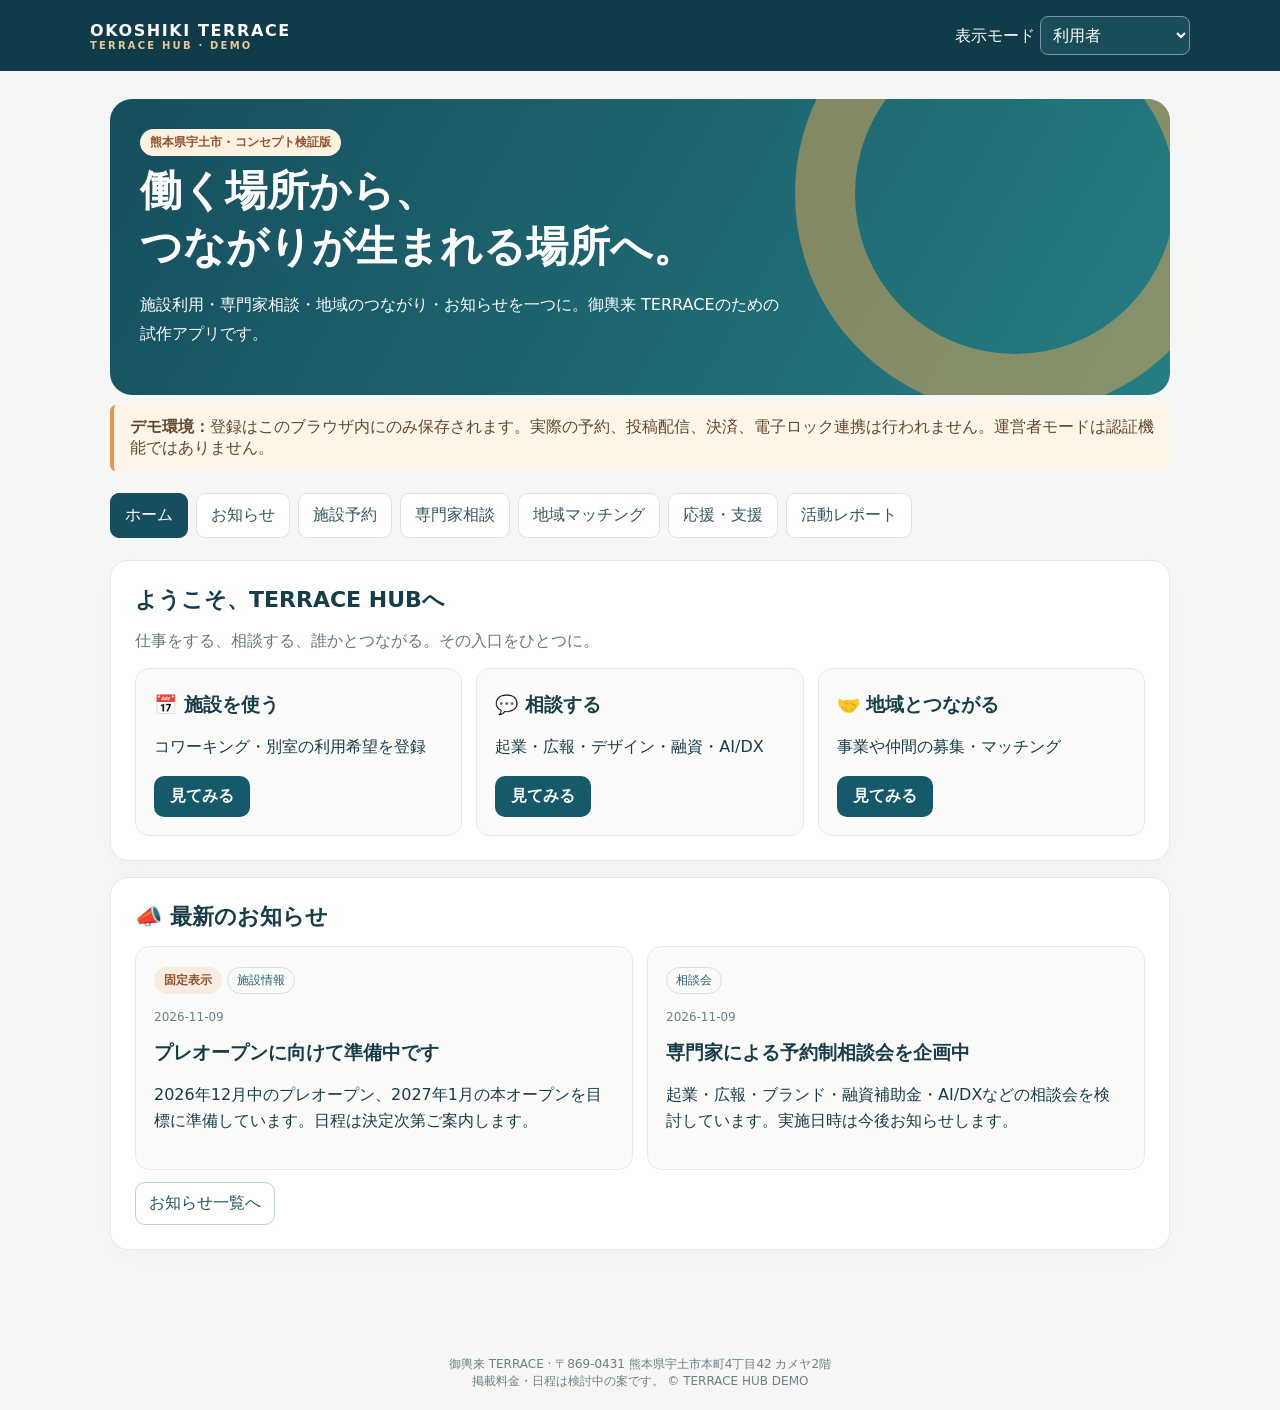
==== index.html @ b0de86ec "Fix demo form button handling to prevent duplicate submissions" ====
<!doctype html><html lang="ja"><head><meta charset="utf-8"><meta name="viewport" content="width=device-width, initial-scale=1"><meta name="theme-color" content="#133c4b"><title>御輿来 TERRACE | TERRACE HUB DEMO</title><style>
:root{font-family:system-ui,-apple-system,"Noto Sans JP",sans-serif;color:#173c4a;background:#f6f7f4}*{box-sizing:border-box}body{margin:0}button,input,select,textarea{font:inherit}button{cursor:pointer}header{background:#103c4a;color:white;padding:16px max(20px,calc((100% - 1100px)/2));display:flex;align-items:center;justify-content:space-between;gap:12px;flex-wrap:wrap}.brand{font-weight:800;letter-spacing:.1em}.brand small{display:block;color:#e7c69a;font-size:10px;letter-spacing:.22em}header select{border:1px solid #78969e;background:#194d59;color:white;border-radius:8px;padding:8px}main{max-width:1100px;margin:auto;padding:28px 20px 70px}.lead{background:linear-gradient(120deg,#164e5d,#257d83);color:white;padding:30px;border-radius:22px;position:relative;overflow:hidden}.lead:after{content:"";position:absolute;right:-65px;top:-125px;width:320px;height:320px;border:60px solid #e6a755;border-radius:50%;opacity:.5}.lead>div{position:relative;z-index:1}.lead h1{font-size:clamp(25px,4vw,42px);margin:7px 0}.lead p{max-width:650px;line-height:1.8}.pill{display:inline-block;background:#f8ece1;color:#925331;padding:5px 10px;border-radius:99px;font-size:12px;font-weight:700}.lead .pill{background:#fff2e0}nav{display:flex;flex-wrap:wrap;gap:8px;margin:22px 0}nav button{border:1px solid #dde3e1;border-radius:9px;background:white;padding:11px 14px;color:#335763}nav button.active{background:#164e5d;color:white;border-color:#164e5d}.panel{background:white;border:1px solid #e5e9e6;border-radius:18px;padding:24px;margin:16px 0;box-shadow:0 8px 30px #173c4a07}.panel h2{margin:0 0 14px;font-size:22px}.muted{color:#637a83}.small{font-size:13px}.cards{display:grid;grid-template-columns:repeat(auto-fit,minmax(235px,1fr));gap:14px}.card{background:#fbfcfa;border:1px solid #e4ebe7;border-radius:14px;padding:18px;min-width:0}.card h3{margin:5px 0 9px}.card p{line-height:1.65}.card .meta{color:#687f87;font-size:12px}button.primary{background:#16596a;color:white;border:0;border-radius:10px;padding:10px 16px;font-weight:700}button.ghost{background:#fff;border:1px solid #bfd0d0;border-radius:10px;padding:10px 13px;color:#1c5562}button.warn{color:#b33333;border:1px solid #efcdcd;background:white;border-radius:9px;padding:9px 12px}.actions{display:flex;flex-wrap:wrap;gap:8px;margin-top:12px}.tag{font-size:12px;border:1px solid #d2e1df;border-radius:99px;padding:4px 9px;color:#286276;display:inline-block;margin:2px 3px 2px 0}.fields{display:grid;grid-template-columns:repeat(auto-fit,minmax(230px,1fr));gap:13px}.field{display:flex;flex-direction:column;gap:6px;font-weight:650;font-size:13px}.field input,.field textarea,.field select{border:1px solid #cdd8d7;border-radius:9px;padding:12px;color:#1c424b;background:#fff;width:100%}.field textarea{min-height:110px;resize:vertical}.full{grid-column:1/-1}.notice{border-left:4px solid #df9752;padding:12px 16px;background:#fff6e9;border-radius:6px;margin:10px 0;color:#62472e}.stats{display:grid;grid-template-columns:repeat(auto-fit,minmax(135px,1fr));gap:10px}.stat{padding:19px;border-radius:12px;background:#eff6f4}.stat strong{display:block;font-size:30px;margin-top:5px}.empty{padding:30px;text-align:center;color:#607882;background:#f5f8f7;border-radius:12px}.hidden{display:none!important}footer{font-size:12px;text-align:center;padding:20px;color:#67818a}a{color:#167188}.divider{height:1px;background:#e5ece9;margin:16px 0}@media(max-width:600px){.panel{padding:17px}.lead{padding:22px}nav button{font-size:12px;padding:10px}header{padding:15px 20px}}
</style></head><body><header><div class="brand">OKOSHIKI TERRACE<small>TERRACE HUB · DEMO</small></div><label>表示モード <select id="role"><option value="user">利用者</option><option value="supporter">支援者</option><option value="admin">運営者（デモ）</option></select></label></header><main><section class="lead"><div><span class="pill">熊本県宇土市 · コンセプト検証版</span><h1>働く場所から、<br>つながりが生まれる場所へ。</h1><p>施設利用・専門家相談・地域のつながり・お知らせを一つに。御輿来 TERRACEのための試作アプリです。</p></div></section><div class="notice"><b>デモ環境：</b>登録はこのブラウザ内にのみ保存されます。実際の予約、投稿配信、決済、電子ロック連携は行われません。運営者モードは認証機能ではありません。</div><nav id="nav"></nav><div id="page"></div></main><footer>御輿来 TERRACE · 〒869-0431 熊本県宇土市本町4丁目42 カメヤ2階<br>掲載料金・日程は検討中の案です。 © TERRACE HUB DEMO</footer><script>
(()=>{'use strict';const key='terrace_hub_pages_demo_v2',today='2026-11-09';const seeds=[{id:'n1',title:'プレオープンに向けて準備中です',category:'施設情報',body:'2026年12月中のプレオープン、2027年1月の本オープンを目標に準備しています。日程は決定次第ご案内します。',date:today,published:true,pinned:true},{id:'n2',title:'専門家による予約制相談会を企画中',category:'相談会',body:'起業・広報・ブランド・融資補助金・AI/DXなどの相談会を検討しています。実施日時は今後お知らせします。',date:today,published:true,pinned:false}];let state;try{state=JSON.parse(localStorage.getItem(key))||{}}catch(e){state={}}state.news??=seeds;state.reservations??=[];state.consultations??=[];state.posts??=[];state.supporters??=[];let role='user',tab='home',editing=null;const $=id=>document.getElementById(id);const esc=v=>String(v??'').replace(/[&<>"']/g,c=>({'&':'&amp;','<':'&lt;','>':'&gt;','"':'&quot;',"'":'&#39;'}[c]));const save=()=>localStorage.setItem(key,JSON.stringify(state));const uid=()=>String(Date.now())+Math.random().toString(36).slice(2,6);const btn=(label,action,kind='ghost')=>'<button type="button" class="'+kind+'" data-action="'+action+'">'+label+'</button>';const badge=t=>'<span class="tag">'+esc(t)+'</span>';const line=(label,v)=>'<p class="small"><b>'+label+': </b>'+esc(v)+'</p>';const date=d=>esc(d||today);const menus=[['home','ホーム'],['news','お知らせ'],['reserve','施設予約'],['advisor','専門家相談'],['connect','地域マッチング'],['support','応援・支援'],['impact','活動レポート']];const admin=['admin','運営管理'];const noticeList=(arr,manage=false)=>arr.length?'<div class="cards">'+arr.map(n=>'<article class="card">'+(n.pinned?'<span class="pill">固定表示</span> ':'')+badge(n.category)+'<p class="meta">'+date(n.date)+(manage?' · '+(n.published?'公開中':'下書き'):'')+'</p><h3>'+esc(n.title)+'</h3><p>'+esc(n.body).replace(/\n/g,'<br>')+'</p>'+(manage?'<div class="actions">'+btn('編集','edit:'+n.id)+btn(n.published?'下書きへ':'公開する','publish:'+n.id)+btn('削除','delete:'+n.id,'warn')+'</div>':'')+'</article>').join('')+'</div>':'<div class="empty">お知らせはありません</div>';function render(){const items=role==='admin'?[...menus,admin]:menus.filter(i=>role==='supporter'?['home','news','connect','support','impact'].includes(i[0]):true);if(!items.some(x=>x[0]===tab))tab='home';$('nav').innerHTML=items.map(([id,label])=>'<button data-tab="'+id+'" class="'+(tab===id?'active':'')+'">'+label+'</button>').join('');const publicNews=state.news.filter(n=>n.published).sort((a,b)=>Number(b.pinned)-Number(a.pinned)||String(b.date).localeCompare(String(a.date)));let out='';if(tab==='home'){out='<section class="panel"><h2>ようこそ、TERRACE HUBへ</h2><p class="muted">仕事をする、相談する、誰かとつながる。その入口をひとつに。</p><div class="cards">'+[['📅','施設を使う','コワーキング・別室の利用希望を登録','reserve'],['💬','相談する','起業・広報・デザイン・融資・AI/DX','advisor'],['🤝','地域とつながる','事業や仲間の募集・マッチング','connect']].map(x=>'<div class="card"><h3>'+x[0]+' '+x[1]+'</h3><p>'+x[2]+'</p>'+btn('見てみる','tab:'+x[3],'primary')+'</div>').join('')+'</div></section><section class="panel"><h2>📣 最新のお知らせ</h2>'+noticeList(publicNews.slice(0,3))+ '<div class="actions">'+btn('お知らせ一覧へ','tab:news')+'</div></section>';}else if(tab==='news'){out='<section class="panel"><h2>📣 お知らせ</h2><p class="muted">施設情報、相談会、イベント、地域の活動をお伝えします。</p>'+noticeList(publicNews)+'</section>';}else if(tab==='reserve'){out='<section class="panel"><h2>📅 施設利用の希望登録</h2><div class="notice">予約の確定や空き状況確認は行われないデモです。</div><div class="cards">'+[['コワーキング・1時間','400円（仮）'],['コワーキング・1日','1,500円（仮）'],['別室ミーティングルーム','料金調整中']].map(x=>'<div class="card"><h3>'+x[0]+'</h3><p>'+x[1]+'</p></div>').join('')+'</div><form id="reserveForm" class="fields" style="margin-top:20px"><label class="field">利用内容<select name="service"><option>コワーキング・1時間</option><option>コワーキング・1日</option><option>別室ミーティングルーム</option></select></label><label class="field">希望日<input name="date" type="date" required></label><label class="field">希望時間<input name="time" type="time" required></label><label class="field">人数<input name="people" type="number" min="1" max="20" value="1" required></label><label class="field full">備考<textarea name="note" placeholder="利用目的・希望など"></textarea></label><div>'+btn('希望をデモ登録','submit', 'primary')+'</div></form></section>';}else if(tab==='advisor'){out='<section class="panel"><h2>💬 専門家相談会</h2><p>隔週・予約制の現地相談会を計画中。日程は未確定です。</p><div class="cards">'+['起業・事業相談','広告・広報相談','ブランディング・デザイン','融資・補助金相談','AI・DX活用相談'].map(x=>'<div class="card"><h3>'+esc(x)+'</h3><p class="muted small">地域事業者・創業希望者向けの個別相談（企画中）</p></div>').join('')+'</div><form id="advisorForm" class="fields" style="margin-top:20px"><label class="field">相談テーマ<select name="topic">'+['起業・事業相談','広告・広報相談','ブランディング・デザイン','融資・補助金相談','AI・DX活用相談'].map(x=>'<option>'+x+'</option>').join('')+'</select></label><label class="field">希望時期<input name="date" type="date" required></label><label class="field full">相談内容<textarea name="body" required placeholder="具体的な課題"></textarea></label><div>'+btn('相談希望をデモ登録','submit','primary')+'</div></form></section>';}else if(tab==='connect'){out='<section class="panel"><h2>🤝 地域の困りごと・協力募集</h2><p class="muted">投稿は運営側による承認制です。デモでは運営モードで承認できます。</p><div class="cards">'+state.posts.filter(p=>p.approved).map(p=>'<div class="card">'+badge(p.category)+'<h3>'+esc(p.title)+'</h3><p>'+esc(p.body)+'</p></div>').join('')+'</div><form id="postForm" class="fields" style="margin-top:20px"><label class="field">カテゴリ<select name="category"><option>仕事の依頼</option><option>相談したい</option><option>仲間募集</option><option>地域活動</option></select></label><label class="field">募集タイトル<input name="title" required></label><label class="field full">内容<textarea name="body" required></textarea></label><div>'+btn('承認待ちとしてデモ登録','submit','primary')+'</div></form></section>';}else if(tab==='support'){out='<section class="panel"><h2>♡ 応援・支援者登録</h2><p>地域企業・個人の皆さまと、宇土の新たな交流拠点を育てていきます。</p><form id="supportForm" class="fields"><label class="field">支援者区分<select name="kind"><option>個人</option><option>法人・団体</option></select></label><label class="field">お名前・企業名<input name="name" required></label><label class="field full">応援したいこと<textarea name="message" required></textarea></label><div>'+btn('関心をデモ登録','submit','primary')+'</div></form></section>';}else if(tab==='impact'){const stats=[['施設利用希望',state.reservations.length],['相談希望',state.consultations.length],['地域募集',state.posts.filter(p=>p.approved).length],['支援関心',state.supporters.length],['公開お知らせ',publicNews.length]];out='<section class="panel"><h2>📊 TERRACE IMPACT</h2><p class="muted">この端末に記録されたデモ件数です。施設の実績ではありません。</p><div class="stats">'+stats.map(s=>'<div class="stat">'+s[0]+'<strong>'+s[1]+'</strong></div>').join('')+'</div></section>';}else if(tab==='admin'){out='<section class="panel"><h2>⚙️ お知らせ投稿・公開管理</h2><div class="notice">管理者ログインは未実装。デモの運営者切替は誰でも操作できます。</div><form id="newsForm" class="fields"><label class="field">カテゴリ<select name="category">'+['施設情報','相談会','イベント','地域情報','重要'].map(x=>'<option>'+x+'</option>').join('')+'</select></label><label class="field">掲載日<input name="date" type="date" value="'+today+'" required></label><label class="field full">タイトル<input name="title" required maxlength="100"></label><label class="field full">本文<textarea name="body" required maxlength="3000"></textarea></label><label class="field"><span>公開設定</span><select name="published"><option value="true">公開</option><option value="false">下書き</option></select></label><label class="field"><span>トップに固定</span><select name="pinned"><option value="false">固定しない</option><option value="true">固定する</option></select></label><div class="full actions"><button class="primary" type="submit" id="newsSave">お知らせを保存</button>'+btn('編集を取り消す','cancelEdit')+'</div></form></section><section class="panel"><h2>投稿一覧</h2>'+noticeList(state.news.sort((a,b)=>String(b.date).localeCompare(String(a.date))),true)+'</section><section class="panel"><h2>地域募集の承認管理</h2>'+(state.posts.length?state.posts.map(p=>'<div class="card"><h3>'+esc(p.title)+'</h3><p>'+esc(p.body)+'</p><p>'+badge(p.approved?'承認済':'承認待ち')+'</p>'+btn(p.approved?'非公開へ':'承認・公開','approve:'+p.id)+'</div>').join(''):'<p class="muted">投稿はありません。</p>')+'</section><section class="panel"><h2>デモ登録件数</h2><p>予約希望 '+state.reservations.length+'件 ／ 相談希望 '+state.consultations.length+'件 ／ 支援者関心 '+state.supporters.length+'件</p>'+btn('デモデータを書き出す','export')+'</section>';}$('page').innerHTML=out;if(tab==='admin'&&editing){const n=state.news.find(x=>x.id===editing);if(n){let f=$('newsForm');for(const k of ['title','body','category','date'])f.elements[k].value=n[k];f.elements.published.value=String(n.published);f.elements.pinned.value=String(n.pinned);$('newsSave').textContent='編集内容を保存'}}}
function go(t){tab=t;editing=null;render();window.scrollTo(0,0)}function submitRecord(form,id){const val=Object.fromEntries(new FormData(form));val.id=uid();val.created=new Date().toISOString();if(id==='postForm')val.approved=false;const bucket={reserveForm:'reservations',advisorForm:'consultations',postForm:'posts',supportForm:'supporters'}[id];state[bucket].push(val);save();form.reset();alert('デモ登録しました。このブラウザ内にのみ保存されます。');render()}
$('role').addEventListener('change',e=>{role=e.target.value;go('home')});$('nav').addEventListener('click',e=>{const b=e.target.closest('[data-tab]');if(b)go(b.dataset.tab)});$('page').addEventListener('submit',e=>{e.preventDefault();const f=e.target;if(f.id==='newsForm'){const v=Object.fromEntries(new FormData(f));v.published=v.published==='true';v.pinned=v.pinned==='true';if(editing){Object.assign(state.news.find(x=>x.id===editing),v)}else{state.news.unshift({...v,id:uid()})}editing=null;save();alert('デモ内に保存しました。ほかの端末には反映されません。');render()}else submitRecord(f,f.id)});$('page').addEventListener('click',e=>{const b=e.target.closest('[data-action]');if(!b)return;const a=b.dataset.action;if(a==='submit'){const f=b.closest('form');f?.requestSubmit();return}if(a.startsWith('tab:'))return go(a.slice(4));if(a==='cancelEdit'){editing=null;return render()}if(a==='export'){const data=JSON.stringify(state,null,2),url=URL.createObjectURL(new Blob([data],{type:'application/json'}));const link=document.createElement('a');link.href=url;link.download='terrace-hub-demo.json';link.click();URL.revokeObjectURL(url);return}const [verb,id]=a.split(':');const n=state.news.find(x=>x.id===id);if(verb==='approve'){let p=state.posts.find(x=>x.id===id);if(p){p.approved=!p.approved;save();render()}return}if(!n)return;if(verb==='edit'){editing=id;render();$('newsForm').scrollIntoView({behavior:'smooth'});return}if(verb==='delete'){if(confirm('削除しますか？')){state.news=state.news.filter(x=>x.id!==id);save();render()}return}if(verb==='publish'){n.published=!n.published;save();render()}});render();})();
</script></body></html>
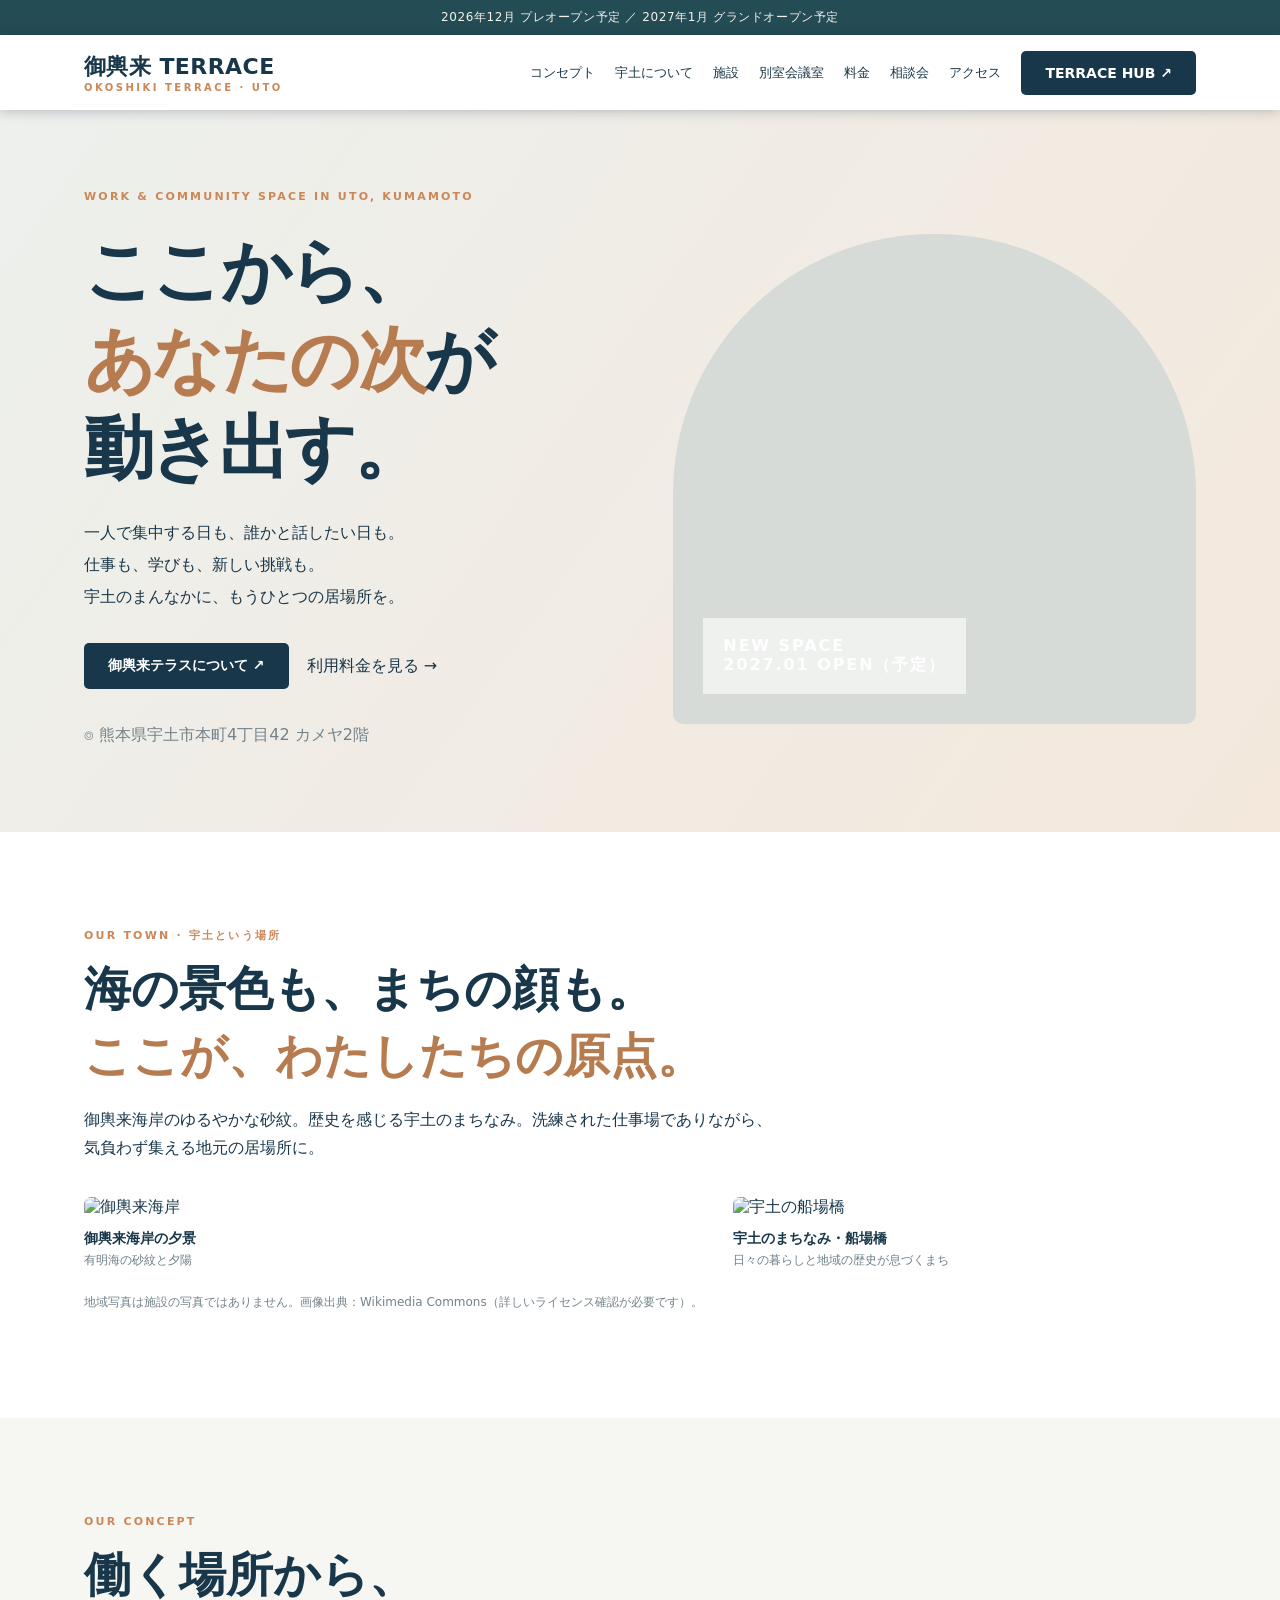
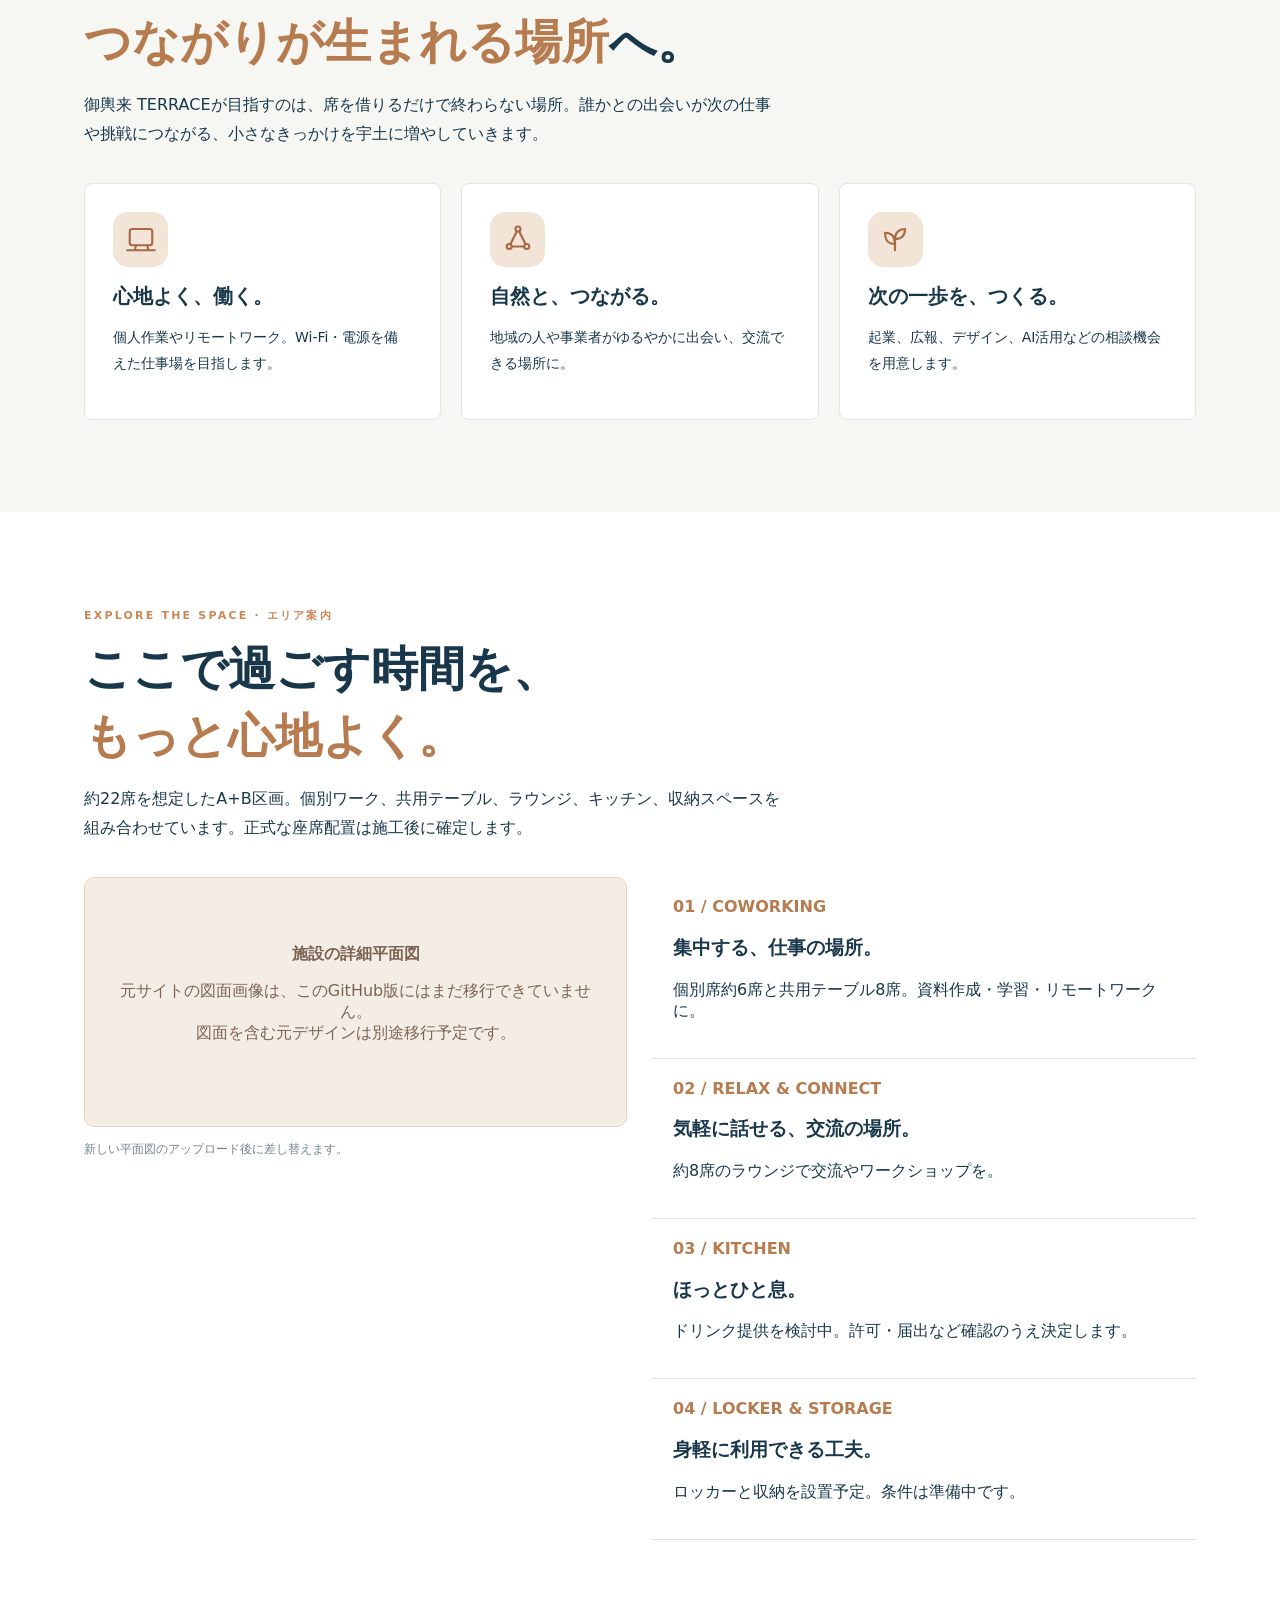
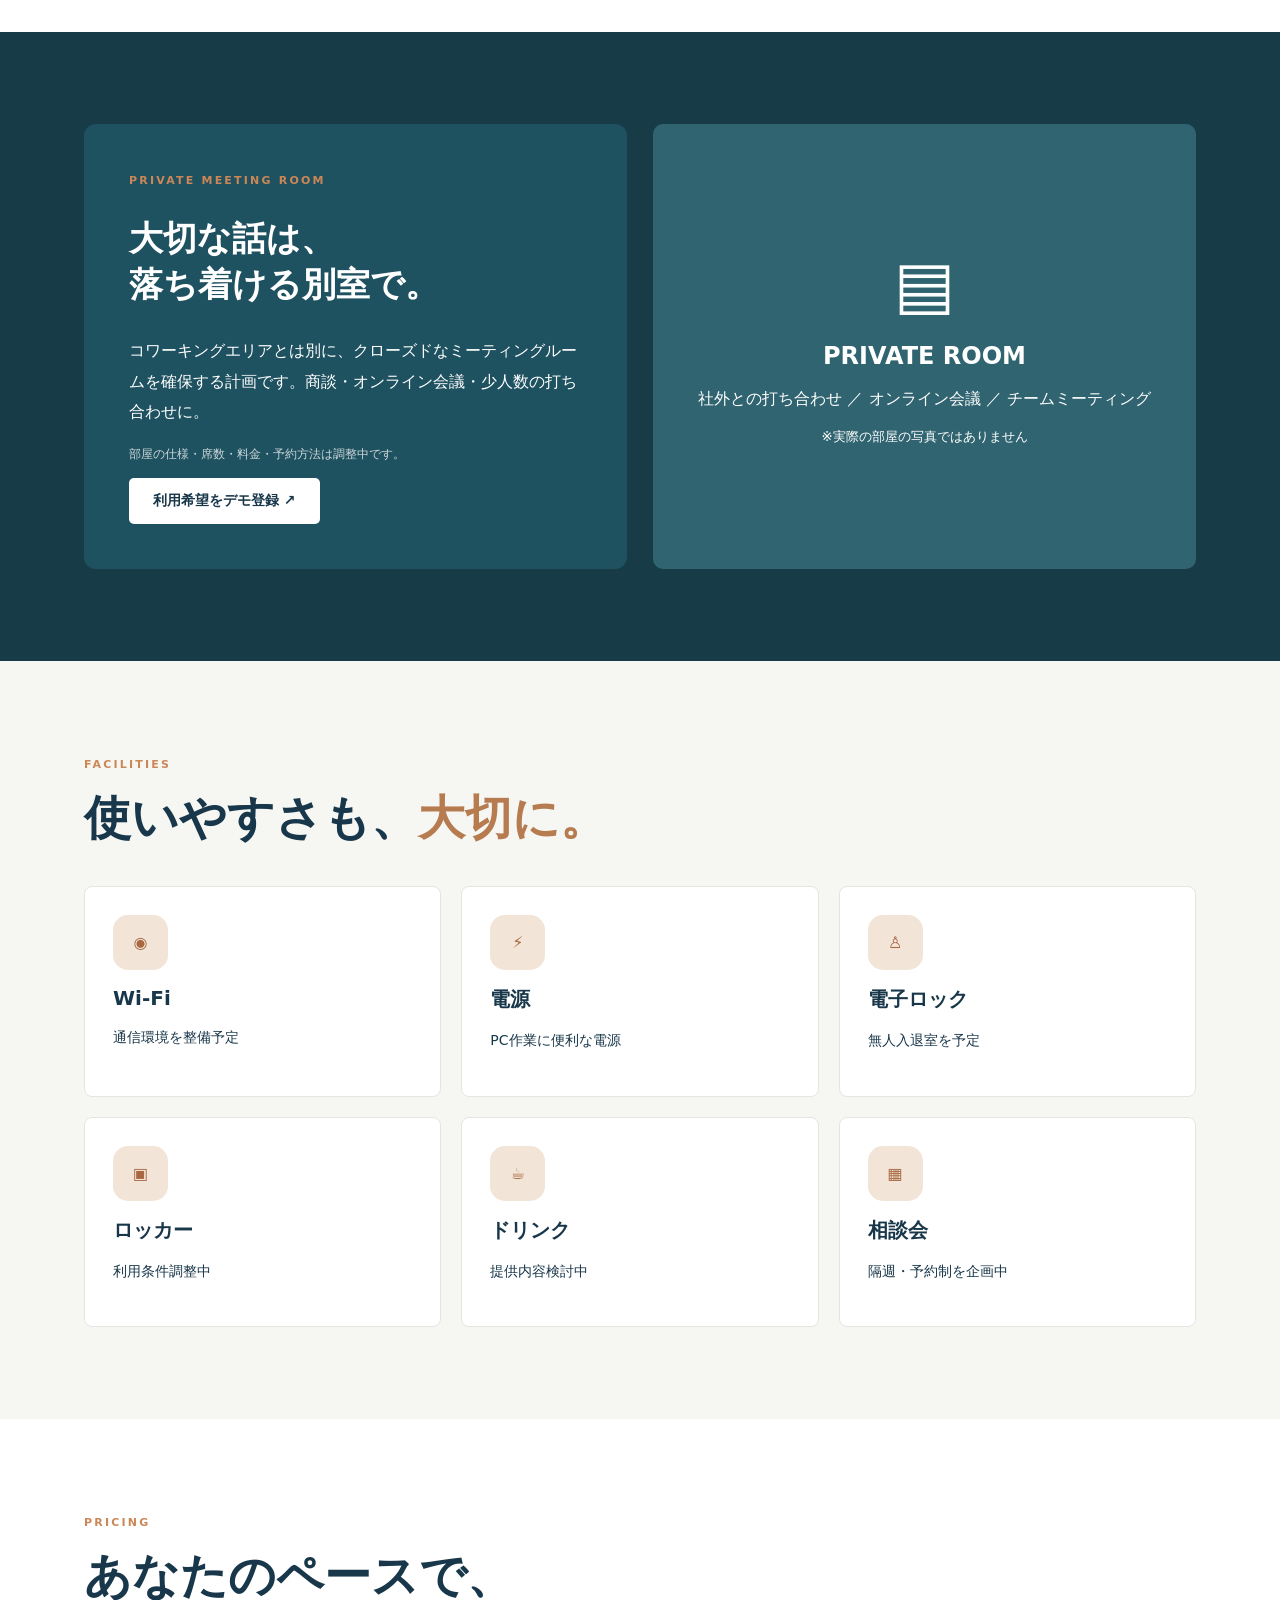
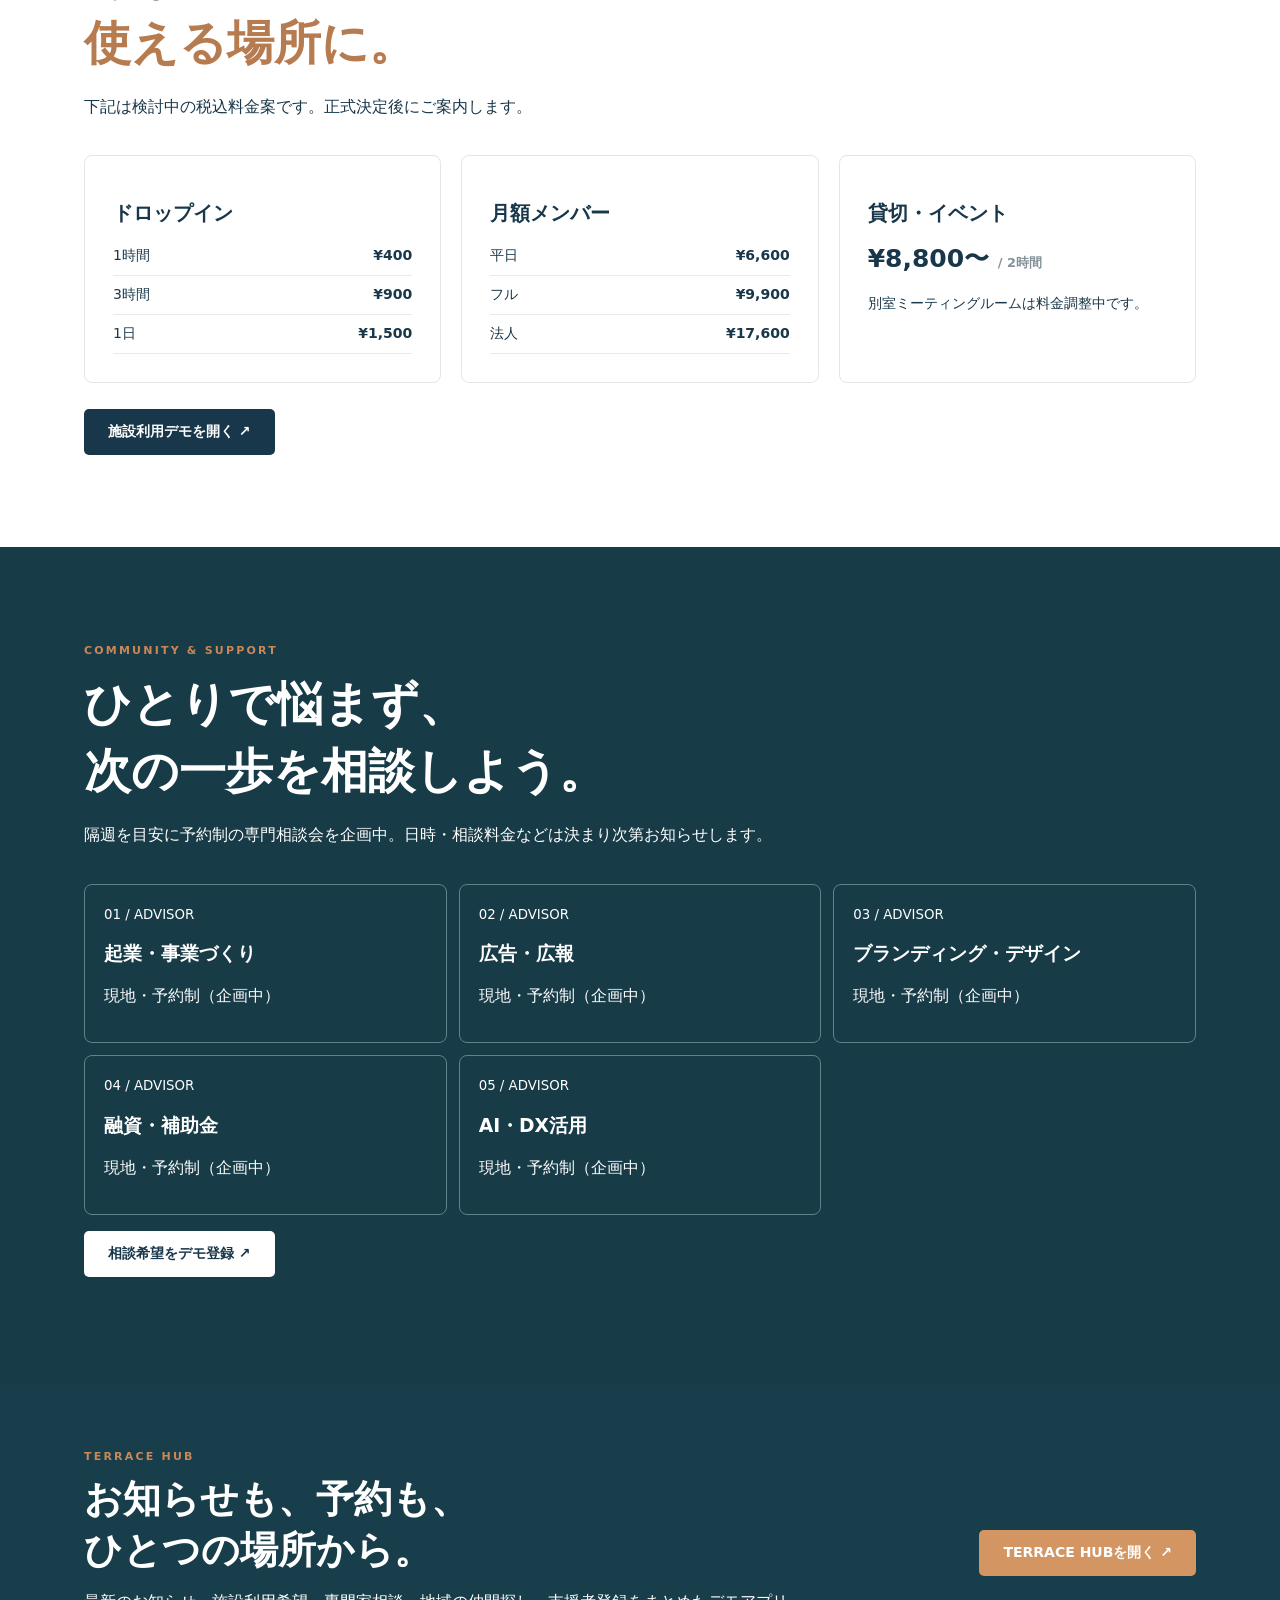
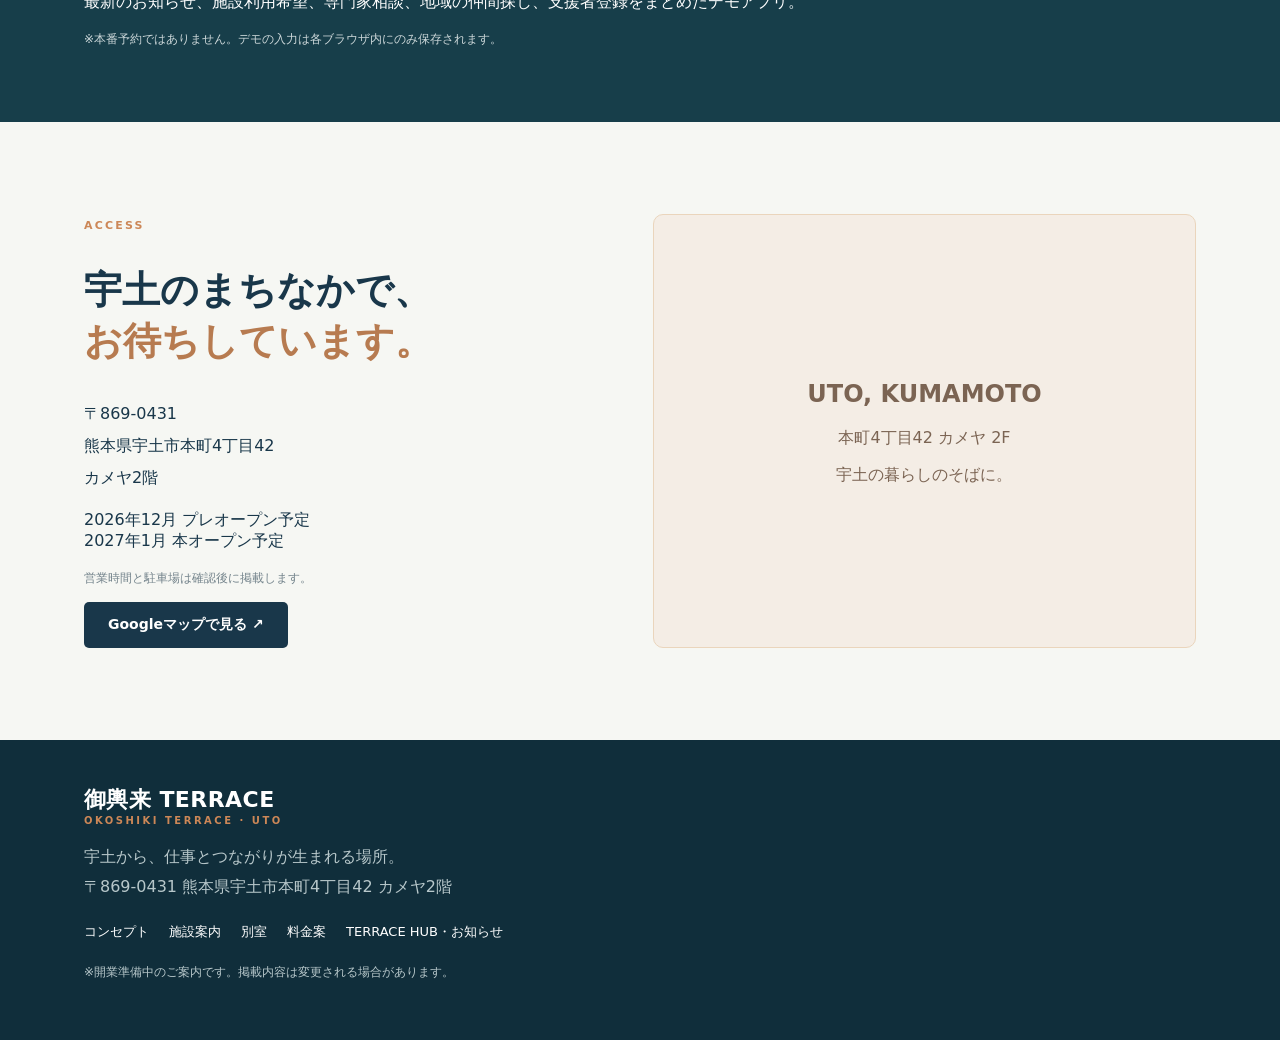
==== commit 657cc157: "Restore branded OKOSHIKI TERRACE landing page and link TERRACE HUB app" ====
--- a/index.html
+++ b/index.html
@@ -1,7 +1,15 @@
-<!doctype html><html lang="ja"><head><meta charset="utf-8"><meta name="viewport" content="width=device-width, initial-scale=1"><meta name="theme-color" content="#133c4b"><title>御輿来 TERRACE | TERRACE HUB DEMO</title><style>
-:root{font-family:system-ui,-apple-system,"Noto Sans JP",sans-serif;color:#173c4a;background:#f6f7f4}*{box-sizing:border-box}body{margin:0}button,input,select,textarea{font:inherit}button{cursor:pointer}header{background:#103c4a;color:white;padding:16px max(20px,calc((100% - 1100px)/2));display:flex;align-items:center;justify-content:space-between;gap:12px;flex-wrap:wrap}.brand{font-weight:800;letter-spacing:.1em}.brand small{display:block;color:#e7c69a;font-size:10px;letter-spacing:.22em}header select{border:1px solid #78969e;background:#194d59;color:white;border-radius:8px;padding:8px}main{max-width:1100px;margin:auto;padding:28px 20px 70px}.lead{background:linear-gradient(120deg,#164e5d,#257d83);color:white;padding:30px;border-radius:22px;position:relative;overflow:hidden}.lead:after{content:"";position:absolute;right:-65px;top:-125px;width:320px;height:320px;border:60px solid #e6a755;border-radius:50%;opacity:.5}.lead>div{position:relative;z-index:1}.lead h1{font-size:clamp(25px,4vw,42px);margin:7px 0}.lead p{max-width:650px;line-height:1.8}.pill{display:inline-block;background:#f8ece1;color:#925331;padding:5px 10px;border-radius:99px;font-size:12px;font-weight:700}.lead .pill{background:#fff2e0}nav{display:flex;flex-wrap:wrap;gap:8px;margin:22px 0}nav button{border:1px solid #dde3e1;border-radius:9px;background:white;padding:11px 14px;color:#335763}nav button.active{background:#164e5d;color:white;border-color:#164e5d}.panel{background:white;border:1px solid #e5e9e6;border-radius:18px;padding:24px;margin:16px 0;box-shadow:0 8px 30px #173c4a07}.panel h2{margin:0 0 14px;font-size:22px}.muted{color:#637a83}.small{font-size:13px}.cards{display:grid;grid-template-columns:repeat(auto-fit,minmax(235px,1fr));gap:14px}.card{background:#fbfcfa;border:1px solid #e4ebe7;border-radius:14px;padding:18px;min-width:0}.card h3{margin:5px 0 9px}.card p{line-height:1.65}.card .meta{color:#687f87;font-size:12px}button.primary{background:#16596a;color:white;border:0;border-radius:10px;padding:10px 16px;font-weight:700}button.ghost{background:#fff;border:1px solid #bfd0d0;border-radius:10px;padding:10px 13px;color:#1c5562}button.warn{color:#b33333;border:1px solid #efcdcd;background:white;border-radius:9px;padding:9px 12px}.actions{display:flex;flex-wrap:wrap;gap:8px;margin-top:12px}.tag{font-size:12px;border:1px solid #d2e1df;border-radius:99px;padding:4px 9px;color:#286276;display:inline-block;margin:2px 3px 2px 0}.fields{display:grid;grid-template-columns:repeat(auto-fit,minmax(230px,1fr));gap:13px}.field{display:flex;flex-direction:column;gap:6px;font-weight:650;font-size:13px}.field input,.field textarea,.field select{border:1px solid #cdd8d7;border-radius:9px;padding:12px;color:#1c424b;background:#fff;width:100%}.field textarea{min-height:110px;resize:vertical}.full{grid-column:1/-1}.notice{border-left:4px solid #df9752;padding:12px 16px;background:#fff6e9;border-radius:6px;margin:10px 0;color:#62472e}.stats{display:grid;grid-template-columns:repeat(auto-fit,minmax(135px,1fr));gap:10px}.stat{padding:19px;border-radius:12px;background:#eff6f4}.stat strong{display:block;font-size:30px;margin-top:5px}.empty{padding:30px;text-align:center;color:#607882;background:#f5f8f7;border-radius:12px}.hidden{display:none!important}footer{font-size:12px;text-align:center;padding:20px;color:#67818a}a{color:#167188}.divider{height:1px;background:#e5ece9;margin:16px 0}@media(max-width:600px){.panel{padding:17px}.lead{padding:22px}nav button{font-size:12px;padding:10px}header{padding:15px 20px}}
-</style></head><body><header><div class="brand">OKOSHIKI TERRACE<small>TERRACE HUB · DEMO</small></div><label>表示モード <select id="role"><option value="user">利用者</option><option value="supporter">支援者</option><option value="admin">運営者（デモ）</option></select></label></header><main><section class="lead"><div><span class="pill">熊本県宇土市 · コンセプト検証版</span><h1>働く場所から、<br>つながりが生まれる場所へ。</h1><p>施設利用・専門家相談・地域のつながり・お知らせを一つに。御輿来 TERRACEのための試作アプリです。</p></div></section><div class="notice"><b>デモ環境：</b>登録はこのブラウザ内にのみ保存されます。実際の予約、投稿配信、決済、電子ロック連携は行われません。運営者モードは認証機能ではありません。</div><nav id="nav"></nav><div id="page"></div></main><footer>御輿来 TERRACE · 〒869-0431 熊本県宇土市本町4丁目42 カメヤ2階<br>掲載料金・日程は検討中の案です。 © TERRACE HUB DEMO</footer><script>
-(()=>{'use strict';const key='terrace_hub_pages_demo_v2',today='2026-11-09';const seeds=[{id:'n1',title:'プレオープンに向けて準備中です',category:'施設情報',body:'2026年12月中のプレオープン、2027年1月の本オープンを目標に準備しています。日程は決定次第ご案内します。',date:today,published:true,pinned:true},{id:'n2',title:'専門家による予約制相談会を企画中',category:'相談会',body:'起業・広報・ブランド・融資補助金・AI/DXなどの相談会を検討しています。実施日時は今後お知らせします。',date:today,published:true,pinned:false}];let state;try{state=JSON.parse(localStorage.getItem(key))||{}}catch(e){state={}}state.news??=seeds;state.reservations??=[];state.consultations??=[];state.posts??=[];state.supporters??=[];let role='user',tab='home',editing=null;const $=id=>document.getElementById(id);const esc=v=>String(v??'').replace(/[&<>"']/g,c=>({'&':'&amp;','<':'&lt;','>':'&gt;','"':'&quot;',"'":'&#39;'}[c]));const save=()=>localStorage.setItem(key,JSON.stringify(state));const uid=()=>String(Date.now())+Math.random().toString(36).slice(2,6);const btn=(label,action,kind='ghost')=>'<button type="button" class="'+kind+'" data-action="'+action+'">'+label+'</button>';const badge=t=>'<span class="tag">'+esc(t)+'</span>';const line=(label,v)=>'<p class="small"><b>'+label+': </b>'+esc(v)+'</p>';const date=d=>esc(d||today);const menus=[['home','ホーム'],['news','お知らせ'],['reserve','施設予約'],['advisor','専門家相談'],['connect','地域マッチング'],['support','応援・支援'],['impact','活動レポート']];const admin=['admin','運営管理'];const noticeList=(arr,manage=false)=>arr.length?'<div class="cards">'+arr.map(n=>'<article class="card">'+(n.pinned?'<span class="pill">固定表示</span> ':'')+badge(n.category)+'<p class="meta">'+date(n.date)+(manage?' · '+(n.published?'公開中':'下書き'):'')+'</p><h3>'+esc(n.title)+'</h3><p>'+esc(n.body).replace(/\n/g,'<br>')+'</p>'+(manage?'<div class="actions">'+btn('編集','edit:'+n.id)+btn(n.published?'下書きへ':'公開する','publish:'+n.id)+btn('削除','delete:'+n.id,'warn')+'</div>':'')+'</article>').join('')+'</div>':'<div class="empty">お知らせはありません</div>';function render(){const items=role==='admin'?[...menus,admin]:menus.filter(i=>role==='supporter'?['home','news','connect','support','impact'].includes(i[0]):true);if(!items.some(x=>x[0]===tab))tab='home';$('nav').innerHTML=items.map(([id,label])=>'<button data-tab="'+id+'" class="'+(tab===id?'active':'')+'">'+label+'</button>').join('');const publicNews=state.news.filter(n=>n.published).sort((a,b)=>Number(b.pinned)-Number(a.pinned)||String(b.date).localeCompare(String(a.date)));let out='';if(tab==='home'){out='<section class="panel"><h2>ようこそ、TERRACE HUBへ</h2><p class="muted">仕事をする、相談する、誰かとつながる。その入口をひとつに。</p><div class="cards">'+[['📅','施設を使う','コワーキング・別室の利用希望を登録','reserve'],['💬','相談する','起業・広報・デザイン・融資・AI/DX','advisor'],['🤝','地域とつながる','事業や仲間の募集・マッチング','connect']].map(x=>'<div class="card"><h3>'+x[0]+' '+x[1]+'</h3><p>'+x[2]+'</p>'+btn('見てみる','tab:'+x[3],'primary')+'</div>').join('')+'</div></section><section class="panel"><h2>📣 最新のお知らせ</h2>'+noticeList(publicNews.slice(0,3))+ '<div class="actions">'+btn('お知らせ一覧へ','tab:news')+'</div></section>';}else if(tab==='news'){out='<section class="panel"><h2>📣 お知らせ</h2><p class="muted">施設情報、相談会、イベント、地域の活動をお伝えします。</p>'+noticeList(publicNews)+'</section>';}else if(tab==='reserve'){out='<section class="panel"><h2>📅 施設利用の希望登録</h2><div class="notice">予約の確定や空き状況確認は行われないデモです。</div><div class="cards">'+[['コワーキング・1時間','400円（仮）'],['コワーキング・1日','1,500円（仮）'],['別室ミーティングルーム','料金調整中']].map(x=>'<div class="card"><h3>'+x[0]+'</h3><p>'+x[1]+'</p></div>').join('')+'</div><form id="reserveForm" class="fields" style="margin-top:20px"><label class="field">利用内容<select name="service"><option>コワーキング・1時間</option><option>コワーキング・1日</option><option>別室ミーティングルーム</option></select></label><label class="field">希望日<input name="date" type="date" required></label><label class="field">希望時間<input name="time" type="time" required></label><label class="field">人数<input name="people" type="number" min="1" max="20" value="1" required></label><label class="field full">備考<textarea name="note" placeholder="利用目的・希望など"></textarea></label><div>'+btn('希望をデモ登録','submit', 'primary')+'</div></form></section>';}else if(tab==='advisor'){out='<section class="panel"><h2>💬 専門家相談会</h2><p>隔週・予約制の現地相談会を計画中。日程は未確定です。</p><div class="cards">'+['起業・事業相談','広告・広報相談','ブランディング・デザイン','融資・補助金相談','AI・DX活用相談'].map(x=>'<div class="card"><h3>'+esc(x)+'</h3><p class="muted small">地域事業者・創業希望者向けの個別相談（企画中）</p></div>').join('')+'</div><form id="advisorForm" class="fields" style="margin-top:20px"><label class="field">相談テーマ<select name="topic">'+['起業・事業相談','広告・広報相談','ブランディング・デザイン','融資・補助金相談','AI・DX活用相談'].map(x=>'<option>'+x+'</option>').join('')+'</select></label><label class="field">希望時期<input name="date" type="date" required></label><label class="field full">相談内容<textarea name="body" required placeholder="具体的な課題"></textarea></label><div>'+btn('相談希望をデモ登録','submit','primary')+'</div></form></section>';}else if(tab==='connect'){out='<section class="panel"><h2>🤝 地域の困りごと・協力募集</h2><p class="muted">投稿は運営側による承認制です。デモでは運営モードで承認できます。</p><div class="cards">'+state.posts.filter(p=>p.approved).map(p=>'<div class="card">'+badge(p.category)+'<h3>'+esc(p.title)+'</h3><p>'+esc(p.body)+'</p></div>').join('')+'</div><form id="postForm" class="fields" style="margin-top:20px"><label class="field">カテゴリ<select name="category"><option>仕事の依頼</option><option>相談したい</option><option>仲間募集</option><option>地域活動</option></select></label><label class="field">募集タイトル<input name="title" required></label><label class="field full">内容<textarea name="body" required></textarea></label><div>'+btn('承認待ちとしてデモ登録','submit','primary')+'</div></form></section>';}else if(tab==='support'){out='<section class="panel"><h2>♡ 応援・支援者登録</h2><p>地域企業・個人の皆さまと、宇土の新たな交流拠点を育てていきます。</p><form id="supportForm" class="fields"><label class="field">支援者区分<select name="kind"><option>個人</option><option>法人・団体</option></select></label><label class="field">お名前・企業名<input name="name" required></label><label class="field full">応援したいこと<textarea name="message" required></textarea></label><div>'+btn('関心をデモ登録','submit','primary')+'</div></form></section>';}else if(tab==='impact'){const stats=[['施設利用希望',state.reservations.length],['相談希望',state.consultations.length],['地域募集',state.posts.filter(p=>p.approved).length],['支援関心',state.supporters.length],['公開お知らせ',publicNews.length]];out='<section class="panel"><h2>📊 TERRACE IMPACT</h2><p class="muted">この端末に記録されたデモ件数です。施設の実績ではありません。</p><div class="stats">'+stats.map(s=>'<div class="stat">'+s[0]+'<strong>'+s[1]+'</strong></div>').join('')+'</div></section>';}else if(tab==='admin'){out='<section class="panel"><h2>⚙️ お知らせ投稿・公開管理</h2><div class="notice">管理者ログインは未実装。デモの運営者切替は誰でも操作できます。</div><form id="newsForm" class="fields"><label class="field">カテゴリ<select name="category">'+['施設情報','相談会','イベント','地域情報','重要'].map(x=>'<option>'+x+'</option>').join('')+'</select></label><label class="field">掲載日<input name="date" type="date" value="'+today+'" required></label><label class="field full">タイトル<input name="title" required maxlength="100"></label><label class="field full">本文<textarea name="body" required maxlength="3000"></textarea></label><label class="field"><span>公開設定</span><select name="published"><option value="true">公開</option><option value="false">下書き</option></select></label><label class="field"><span>トップに固定</span><select name="pinned"><option value="false">固定しない</option><option value="true">固定する</option></select></label><div class="full actions"><button class="primary" type="submit" id="newsSave">お知らせを保存</button>'+btn('編集を取り消す','cancelEdit')+'</div></form></section><section class="panel"><h2>投稿一覧</h2>'+noticeList(state.news.sort((a,b)=>String(b.date).localeCompare(String(a.date))),true)+'</section><section class="panel"><h2>地域募集の承認管理</h2>'+(state.posts.length?state.posts.map(p=>'<div class="card"><h3>'+esc(p.title)+'</h3><p>'+esc(p.body)+'</p><p>'+badge(p.approved?'承認済':'承認待ち')+'</p>'+btn(p.approved?'非公開へ':'承認・公開','approve:'+p.id)+'</div>').join(''):'<p class="muted">投稿はありません。</p>')+'</section><section class="panel"><h2>デモ登録件数</h2><p>予約希望 '+state.reservations.length+'件 ／ 相談希望 '+state.consultations.length+'件 ／ 支援者関心 '+state.supporters.length+'件</p>'+btn('デモデータを書き出す','export')+'</section>';}$('page').innerHTML=out;if(tab==='admin'&&editing){const n=state.news.find(x=>x.id===editing);if(n){let f=$('newsForm');for(const k of ['title','body','category','date'])f.elements[k].value=n[k];f.elements.published.value=String(n.published);f.elements.pinned.value=String(n.pinned);$('newsSave').textContent='編集内容を保存'}}}
-function go(t){tab=t;editing=null;render();window.scrollTo(0,0)}function submitRecord(form,id){const val=Object.fromEntries(new FormData(form));val.id=uid();val.created=new Date().toISOString();if(id==='postForm')val.approved=false;const bucket={reserveForm:'reservations',advisorForm:'consultations',postForm:'posts',supportForm:'supporters'}[id];state[bucket].push(val);save();form.reset();alert('デモ登録しました。このブラウザ内にのみ保存されます。');render()}
-$('role').addEventListener('change',e=>{role=e.target.value;go('home')});$('nav').addEventListener('click',e=>{const b=e.target.closest('[data-tab]');if(b)go(b.dataset.tab)});$('page').addEventListener('submit',e=>{e.preventDefault();const f=e.target;if(f.id==='newsForm'){const v=Object.fromEntries(new FormData(f));v.published=v.published==='true';v.pinned=v.pinned==='true';if(editing){Object.assign(state.news.find(x=>x.id===editing),v)}else{state.news.unshift({...v,id:uid()})}editing=null;save();alert('デモ内に保存しました。ほかの端末には反映されません。');render()}else submitRecord(f,f.id)});$('page').addEventListener('click',e=>{const b=e.target.closest('[data-action]');if(!b)return;const a=b.dataset.action;if(a==='submit'){const f=b.closest('form');f?.requestSubmit();return}if(a.startsWith('tab:'))return go(a.slice(4));if(a==='cancelEdit'){editing=null;return render()}if(a==='export'){const data=JSON.stringify(state,null,2),url=URL.createObjectURL(new Blob([data],{type:'application/json'}));const link=document.createElement('a');link.href=url;link.download='terrace-hub-demo.json';link.click();URL.revokeObjectURL(url);return}const [verb,id]=a.split(':');const n=state.news.find(x=>x.id===id);if(verb==='approve'){let p=state.posts.find(x=>x.id===id);if(p){p.approved=!p.approved;save();render()}return}if(!n)return;if(verb==='edit'){editing=id;render();$('newsForm').scrollIntoView({behavior:'smooth'});return}if(verb==='delete'){if(confirm('削除しますか？')){state.news=state.news.filter(x=>x.id!==id);save();render()}return}if(verb==='publish'){n.published=!n.published;save();render()}});render();})();
-</script></body></html>+<!doctype html><html lang="ja"><head><meta charset="utf-8"><meta name="viewport" content="width=device-width,initial-scale=1"><meta name="description" content="御輿来 TERRACE。熊本県宇土市のコワーキング＆コミュニティスペース。2026年12月プレオープン、2027年1月オープン予定。"><meta name="theme-color" content="#19374a"><title>御輿来 TERRACE | 宇土から、仕事とつながりが生まれる場所</title><link rel="stylesheet" href="site.css"></head><body>
+<div class="announcement">2026年12月 プレオープン予定 ／ 2027年1月 グランドオープン予定</div>
+<header class="header"><div class="wrap headerin"><a href="#" class="logo">御輿来 TERRACE<small>OKOSHIKI TERRACE · UTO</small></a><nav class="nav"><a href="#concept">コンセプト</a><a href="#local">宇土について</a><a href="#space">施設</a><a href="#meeting">別室会議室</a><a href="#pricing">料金</a><a href="#consultation">相談会</a><a href="#access">アクセス</a><a href="app.html" class="button">TERRACE HUB ↗</a></nav></div></header>
+<main>
+<section class="hero"><div class="wrap hero-grid"><div><div class="eyebrow">WORK & COMMUNITY SPACE IN UTO, KUMAMOTO</div><h1>ここから、<br><em>あなたの次</em>が<br>動き出す。</h1><p>一人で集中する日も、誰かと話したい日も。<br>仕事も、学びも、新しい挑戦も。<br>宇土のまんなかに、もうひとつの居場所を。</p><div class="hero-actions"><a class="button" href="#concept">御輿来テラスについて ↗</a><a href="#pricing">利用料金を見る →</a></div><p class="fine">⌾ 熊本県宇土市本町4丁目42 カメヤ2階</p></div><div class="hero-image"><img src="https://upload.wikimedia.org/wikipedia/commons/3/32/%E5%BE%A1%E8%BC%BF%E6%9D%A5%E6%B5%B7%E5%B2%B8%E5%B1%95%E6%9C%9B%E6%89%8020210924-IMG_6985.jpg" alt="宇土の御輿来海岸"><div class="stamp">NEW SPACE<br>2027.01 OPEN（予定）</div></div></div></section>
+<section class="section" id="local"><div class="wrap"><div class="heading"><span class="eyebrow">OUR TOWN · 宇土という場所</span><h2>海の景色も、まちの顔も。<br><em>ここが、わたしたちの原点。</em></h2><p>御輿来海岸のゆるやかな砂紋。歴史を感じる宇土のまちなみ。洗練された仕事場でありながら、気負わず集える地元の居場所に。</p></div><div class="photo-grid"><figure><img class="photo" src="https://upload.wikimedia.org/wikipedia/commons/3/32/%E5%BE%A1%E8%BC%BF%E6%9D%A5%E6%B5%B7%E5%B2%B8%E5%B1%95%E6%9C%9B%E6%89%8020210924-IMG_6985.jpg" alt="御輿来海岸"><figcaption>御輿来海岸の夕景<small>有明海の砂紋と夕陽</small></figcaption></figure><figure><img class="photo" src="https://upload.wikimedia.org/wikipedia/commons/thumb/4/49/Senba_Bridge_Uto_ac_%281%29.jpg/960px-Senba_Bridge_Uto_ac_%281%29.jpg" alt="宇土の船場橋"><figcaption>宇土のまちなみ・船場橋<small>日々の暮らしと地域の歴史が息づくまち</small></figcaption></figure></div><p class="fine">地域写真は施設の写真ではありません。画像出典：Wikimedia Commons（詳しいライセンス確認が必要です）。</p></div></section>
+<section class="section alt" id="concept"><div class="wrap"><div class="heading"><span class="eyebrow">OUR CONCEPT</span><h2>働く場所から、<br><em>つながりが生まれる場所</em>へ。</h2><p>御輿来 TERRACEが目指すのは、席を借りるだけで終わらない場所。誰かとの出会いが次の仕事や挑戦につながる、小さなきっかけを宇土に増やしていきます。</p></div><div class="grid3"><article class="card"><div class="icon"><svg viewBox="0 0 24 24"><rect x="3" y="4" width="18" height="13" rx="2"/><path d="M1 21h22M8 17l-1 4m10-4 1 4"/></svg></div><h3>心地よく、働く。</h3><p>個人作業やリモートワーク。Wi-Fi・電源を備えた仕事場を目指します。</p></article><article class="card"><div class="icon"><svg viewBox="0 0 24 24"><circle cx="12" cy="4" r="2"/><circle cx="5" cy="18" r="2"/><circle cx="19" cy="18" r="2"/><path d="M11 6 6 16m7-10 5 10M7 18h10"/></svg></div><h3>自然と、つながる。</h3><p>地域の人や事業者がゆるやかに出会い、交流できる場所に。</p></article><article class="card"><div class="icon"><svg viewBox="0 0 24 24"><path d="M12 21V10M12 16C5 16 4 11 4 7c5 0 8 3 8 9zm0-4c0-5 3-8 8-8 0 5-2 8-8 8"/></svg></div><h3>次の一歩を、つくる。</h3><p>起業、広報、デザイン、AI活用などの相談機会を用意します。</p></article></div></div></section>
+<section class="section" id="space"><div class="wrap"><div class="heading"><span class="eyebrow">EXPLORE THE SPACE · エリア案内</span><h2>ここで過ごす時間を、<br><em>もっと心地よく。</em></h2><p>約22席を想定したA+B区画。個別ワーク、共用テーブル、ラウンジ、キッチン、収納スペースを組み合わせています。正式な座席配置は施工後に確定します。</p></div><div class="grid2"><div><div class="placeholder"><div><strong>施設の詳細平面図</strong><p>元サイトの図面画像は、このGitHub版にはまだ移行できていません。<br>図面を含む元デザインは別途移行予定です。</p></div></div><p class="fine">新しい平面図のアップロード後に差し替えます。</p></div><div><div class="area"><strong>01 / COWORKING</strong><h3>集中する、仕事の場所。</h3><p>個別席約6席と共用テーブル8席。資料作成・学習・リモートワークに。</p></div><div class="area"><strong>02 / RELAX & CONNECT</strong><h3>気軽に話せる、交流の場所。</h3><p>約8席のラウンジで交流やワークショップを。</p></div><div class="area"><strong>03 / KITCHEN</strong><h3>ほっとひと息。</h3><p>ドリンク提供を検討中。許可・届出など確認のうえ決定します。</p></div><div class="area"><strong>04 / LOCKER & STORAGE</strong><h3>身軽に利用できる工夫。</h3><p>ロッカーと収納を設置予定。条件は準備中です。</p></div></div></div></div></section>
+<section class="section dark" id="meeting"><div class="wrap grid2"><div class="meeting"><span class="eyebrow">PRIVATE MEETING ROOM</span><h2>大切な話は、<br>落ち着ける別室で。</h2><p>コワーキングエリアとは別に、クローズドなミーティングルームを確保する計画です。商談・オンライン会議・少人数の打ち合わせに。</p><p class="fine" style="color:#cbd6d9">部屋の仕様・席数・料金・予約方法は調整中です。</p><a href="app.html" class="button light">利用希望をデモ登録 ↗</a></div><div class="placeholder" style="background:#2f6470;color:#fff;border:0"><div><div style="font-size:65px">▤</div><h2>PRIVATE ROOM</h2><p>社外との打ち合わせ ／ オンライン会議 ／ チームミーティング</p><small>※実際の部屋の写真ではありません</small></div></div></div></section>
+<section class="section alt" id="amenities"><div class="wrap"><div class="heading"><span class="eyebrow">FACILITIES</span><h2>使いやすさも、<em>大切に。</em></h2></div><div class="grid3"><div class="card"><div class="icon" aria-hidden="true">◉</div><h3>Wi-Fi</h3><p>通信環境を整備予定</p></div><div class="card"><div class="icon" aria-hidden="true">⚡</div><h3>電源</h3><p>PC作業に便利な電源</p></div><div class="card"><div class="icon" aria-hidden="true">♙</div><h3>電子ロック</h3><p>無人入退室を予定</p></div><div class="card"><div class="icon" aria-hidden="true">▣</div><h3>ロッカー</h3><p>利用条件調整中</p></div><div class="card"><div class="icon" aria-hidden="true">☕</div><h3>ドリンク</h3><p>提供内容検討中</p></div><div class="card"><div class="icon" aria-hidden="true">▦</div><h3>相談会</h3><p>隔週・予約制を企画中</p></div></div></div></section>
+<section class="section" id="pricing"><div class="wrap"><div class="heading"><span class="eyebrow">PRICING</span><h2>あなたのペースで、<br><em>使える場所に。</em></h2><p>下記は検討中の税込料金案です。正式決定後にご案内します。</p></div><div class="grid3"><div class="card"><h3>ドロップイン</h3><div class="pricingrow"><span>1時間</span><strong>¥400</strong></div><div class="pricingrow"><span>3時間</span><strong>¥900</strong></div><div class="pricingrow"><span>1日</span><strong>¥1,500</strong></div></div><div class="card"><h3>月額メンバー</h3><div class="pricingrow"><span>平日</span><strong>¥6,600</strong></div><div class="pricingrow"><span>フル</span><strong>¥9,900</strong></div><div class="pricingrow"><span>法人</span><strong>¥17,600</strong></div></div><div class="card"><h3>貸切・イベント</h3><div class="price">¥8,800〜 <small>/ 2時間</small></div><p>別室ミーティングルームは料金調整中です。</p></div></div><div style="margin-top:26px"><a href="app.html" class="button">施設利用デモを開く ↗</a></div></div></section>
+<section class="section dark" id="consultation"><div class="wrap"><div class="heading"><span class="eyebrow">COMMUNITY & SUPPORT</span><h2>ひとりで悩まず、<br>次の一歩を相談しよう。</h2><p>隔週を目安に予約制の専門相談会を企画中。日時・相談料金などは決まり次第お知らせします。</p></div><div class="topics"><div class="topic"><small>01 / ADVISOR</small><h3>起業・事業づくり</h3><p>現地・予約制（企画中）</p></div><div class="topic"><small>02 / ADVISOR</small><h3>広告・広報</h3><p>現地・予約制（企画中）</p></div><div class="topic"><small>03 / ADVISOR</small><h3>ブランディング・デザイン</h3><p>現地・予約制（企画中）</p></div><div class="topic"><small>04 / ADVISOR</small><h3>融資・補助金</h3><p>現地・予約制（企画中）</p></div><div class="topic"><small>05 / ADVISOR</small><h3>AI・DX活用</h3><p>現地・予約制（企画中）</p></div></div><p><a class="button light" href="app.html">相談希望をデモ登録 ↗</a></p></div></section>
+<section class="hub"><div class="wrap hubgrid"><div><span class="eyebrow">TERRACE HUB</span><h2 style="font-size:38px;margin:10px 0">お知らせも、予約も、<br>ひとつの場所から。</h2><p>最新のお知らせ、施設利用希望、専門家相談、地域の仲間探し、支援者登録をまとめたデモアプリ。</p><p class="fine" style="color:#ccd7d9">※本番予約ではありません。デモの入力は各ブラウザ内にのみ保存されます。</p></div><a class="button gold" href="app.html">TERRACE HUBを開く ↗</a></div></section>
+<section class="section access" id="access"><div class="wrap grid2"><div><span class="eyebrow">ACCESS</span><h2 style="font-size:38px">宇土のまちなかで、<br><em>お待ちしています。</em></h2><p style="line-height:2">〒869-0431<br>熊本県宇土市本町4丁目42<br>カメヤ2階</p><p>2026年12月 プレオープン予定<br>2027年1月 本オープン予定</p><p class="fine">営業時間と駐車場は確認後に掲載します。</p><a class="button" target="_blank" rel="noopener noreferrer" href="https://www.google.com/maps/search/?api=1&query=%E7%86%8A%E6%9C%AC%E7%9C%8C%E5%AE%87%E5%9C%9F%E5%B8%82%E6%9C%AC%E7%94%BA4%E4%B8%81%E7%9B%AE42">Googleマップで見る ↗</a></div><div class="placeholder"><div><h2>UTO, KUMAMOTO</h2><p>本町4丁目42 カメヤ 2F</p><p>宇土の暮らしのそばに。</p></div></div></div></section>
+</main><footer class="footer"><div class="wrap"><a href="#" class="logo">御輿来 TERRACE<small>OKOSHIKI TERRACE · UTO</small></a><p>宇土から、仕事とつながりが生まれる場所。<br>〒869-0431 熊本県宇土市本町4丁目42 カメヤ2階</p><div class="links"><a href="#concept">コンセプト</a><a href="#space">施設案内</a><a href="#meeting">別室</a><a href="#pricing">料金案</a><a href="app.html">TERRACE HUB・お知らせ</a></div><p class="fine">※開業準備中のご案内です。掲載内容は変更される場合があります。</p></div></footer></body></html>
--- a/site.css
+++ b/site.css
@@ -0,0 +1 @@
+:root{--ink:#19374a;--teal:#245e64;--cream:#f7f3eb;--orange:#cc8757;--line:#e4e6e2;font-family:system-ui,-apple-system,'Noto Sans JP',sans-serif;color:var(--ink)}*{box-sizing:border-box}html{scroll-behavior:smooth}body{margin:0;background:#fff}a{text-decoration:none;color:inherit}button{font:inherit} .wrap{max-width:1160px;margin:auto;padding:0 24px}.announcement{background:#244c55;color:#f7f2e8;text-align:center;padding:9px;font-size:12px;letter-spacing:.05em}.header{background:rgba(255,255,255,.96);position:sticky;top:0;z-index:100;box-shadow:0 1px 12px #1234}.headerin{display:flex;align-items:center;justify-content:space-between;min-height:75px;gap:14px}.logo{font-weight:850;font-size:22px;letter-spacing:.02em}.logo small{display:block;font-size:10px;color:var(--orange);letter-spacing:.25em}.nav{display:flex;gap:20px;align-items:center;flex-wrap:wrap;font-size:13px}.nav a:hover{color:#a3653c}.button{display:inline-block;background:var(--ink);color:white;padding:14px 24px;border-radius:5px;font-weight:700;font-size:14px}.button.light{background:#fff;color:var(--ink)}.button.gold{background:#d39562;color:white}.hero{background:linear-gradient(125deg,#edf0ed,#f4e8dc);padding:80px 0 65px;overflow:hidden}.hero-grid{display:grid;grid-template-columns:1fr 1fr;align-items:center;gap:6%}.eyebrow{font-size:11px;letter-spacing:.2em;font-weight:800;color:var(--orange)}h1,h2,h3,p{overflow-wrap:anywhere}h1{font-size:clamp(40px,5.5vw,78px);letter-spacing:-.05em;line-height:1.26;margin:24px 0}h1 em,h2 em{color:#b77b50;font-style:normal}.hero p{line-height:2;font-size:16px}.hero-actions{display:flex;gap:18px;align-items:center;flex-wrap:wrap;margin:30px 0}.hero-image{position:relative;min-height:490px;border-radius:260px 260px 10px 10px;overflow:hidden;background:#d6dbd7}.hero-image img{width:100%;height:500px;object-fit:cover}.hero-image .stamp{position:absolute;bottom:30px;left:30px;background:#fff9;color:#fff;padding:18px 20px;backdrop-filter:blur(5px);font-weight:800;letter-spacing:.12em}.fine{font-size:12px;color:#73838b;line-height:1.8}.section{padding:92px 0}.section.alt{background:#f6f7f3}.section.dark{background:#173b47;color:white}.heading{margin-bottom:34px}.heading h2{font-size:clamp(29px,4vw,47px);line-height:1.42;margin:13px 0}.heading p{line-height:1.8;max-width:700px}.grid3{display:grid;grid-template-columns:repeat(3,1fr);gap:20px}.grid2{display:grid;grid-template-columns:repeat(2,1fr);gap:26px}.card{padding:28px;background:white;border:1px solid var(--line);border-radius:8px}.alt .card{background:white}.card h3{font-size:20px;margin:16px 0 10px}.card p{font-size:14px;line-height:1.9}.icon{display:grid;place-items:center;width:55px;height:55px;border-radius:15px;background:#f2e4d7;color:#a76843}.icon svg{width:30px;height:30px;fill:none;stroke:currentColor;stroke-width:1.7;stroke-linecap:round;stroke-linejoin:round}.photo{width:100%;height:320px;object-fit:cover;border-radius:7px}.photo-grid{display:grid;grid-template-columns:1.15fr .85fr;gap:22px}.photo-grid figure{margin:0}.photo-grid figcaption{font-size:14px;padding:12px 0;font-weight:700}.photo-grid figcaption small{display:block;color:#6c7f88;font-weight:400;padding-top:5px}.plan{width:100%;border:1px solid #e6e7e2;border-radius:8px}.area{padding:20px;border-bottom:1px solid #ddd}.area strong{color:#b77b50}.meeting{background:#1f5260;color:white;border-radius:12px;padding:45px}.meeting h2{font-size:34px}.meeting p{line-height:1.9}.price{font-size:25px;font-weight:850;margin:15px 0}.price small{font-size:13px;color:#84939a}.pricingrow{display:flex;justify-content:space-between;border-bottom:1px solid #ece9e4;padding:10px 0;font-size:14px;gap:12px}.pricingrow strong{white-space:nowrap}.topics{display:grid;grid-template-columns:repeat(3,1fr);gap:12px}.topic{border:1px solid #61818b;border-radius:8px;padding:19px}.cta{background:#f5e7d7;padding:75px 0}.hub{background:#173e4a;color:white;padding:60px 0}.hubgrid{display:flex;gap:30px;justify-content:space-between;align-items:center}.muted{color:#6a8189}.access{background:#f6f7f3}.footer{background:#102e3b;color:white;padding:45px 0}.footer p{color:#b7c7ca;line-height:1.9}.links{display:flex;gap:20px;flex-wrap:wrap;font-size:13px;margin:20px 0}.placeholder{background:#f4ede5;border:1px solid #ead5bc;border-radius:10px;min-height:250px;display:grid;place-items:center;color:#7b6453;padding:25px;text-align:center} @media(max-width:850px){.nav{font-size:11px;gap:10px}.hero-grid{grid-template-columns:1fr}.hero{padding:50px 0}.hero-image{min-height:350px}.hero-image img{height:360px}.grid3,.topics{grid-template-columns:repeat(2,1fr)}.section{padding:65px 0}.hubgrid{display:block}}@media(max-width:560px){.headerin{display:block;padding-top:14px;padding-bottom:12px}.nav{margin-top:12px;gap:12px}.nav a{font-size:11px}h1{font-size:41px}.photo-grid,.grid3,.grid2,.topics{grid-template-columns:1fr}.photo{height:220px}.hero-image{border-radius:160px 160px 8px 8px}.hero-image img{height:330px}.card{padding:21px}.meeting{padding:25px}.wrap{padding:0 18px}}
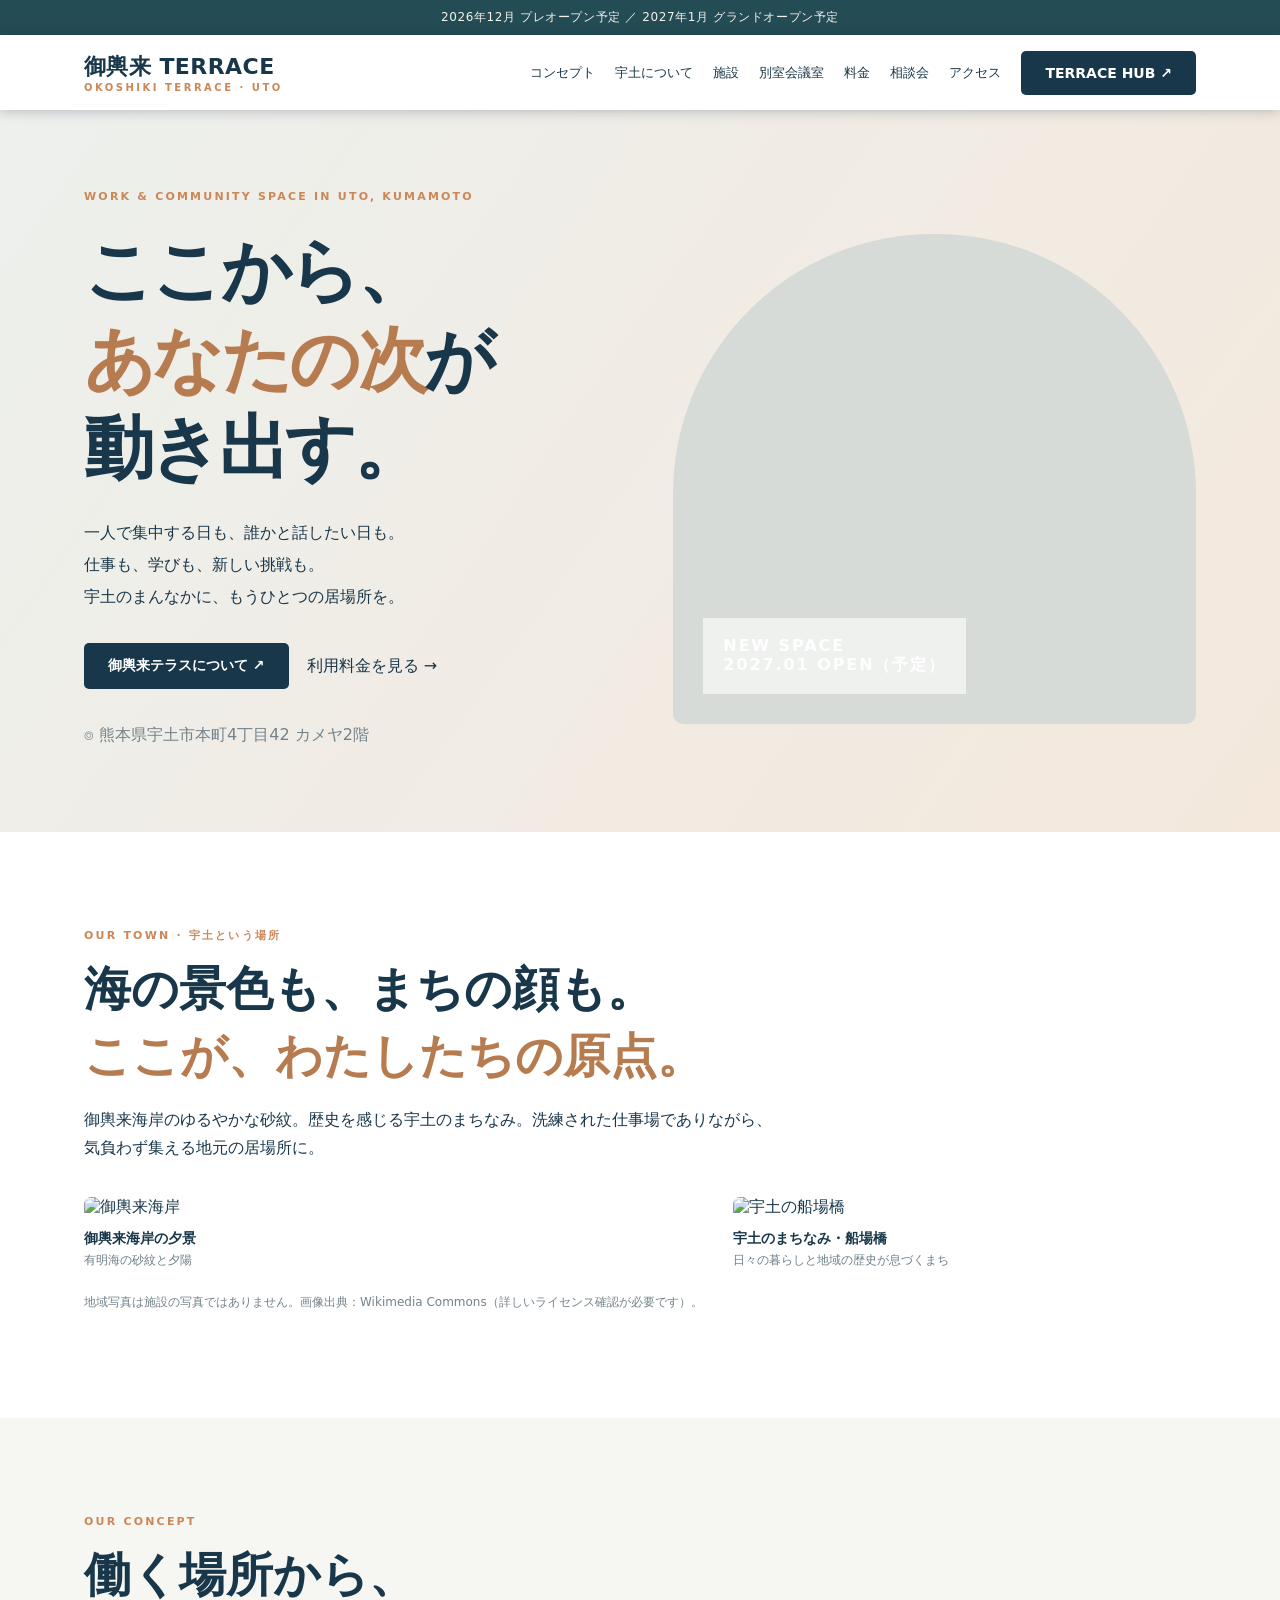
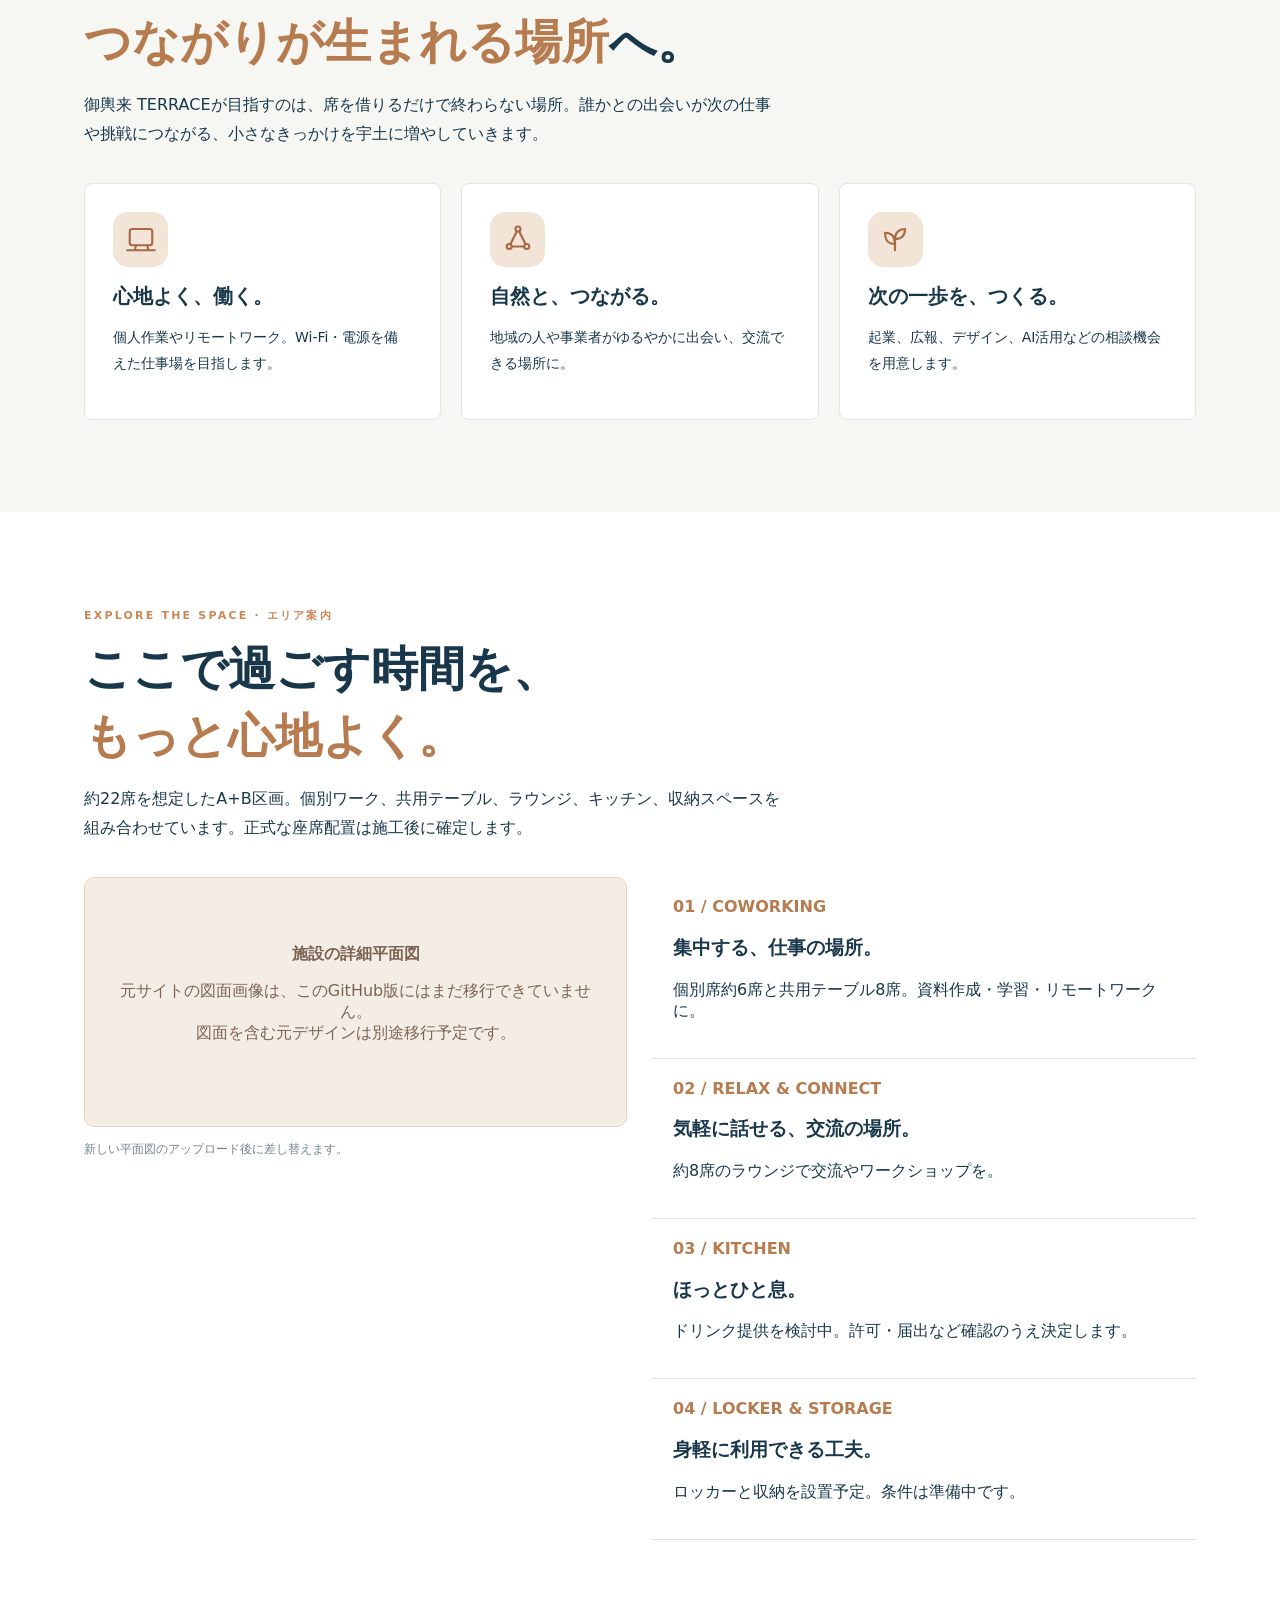
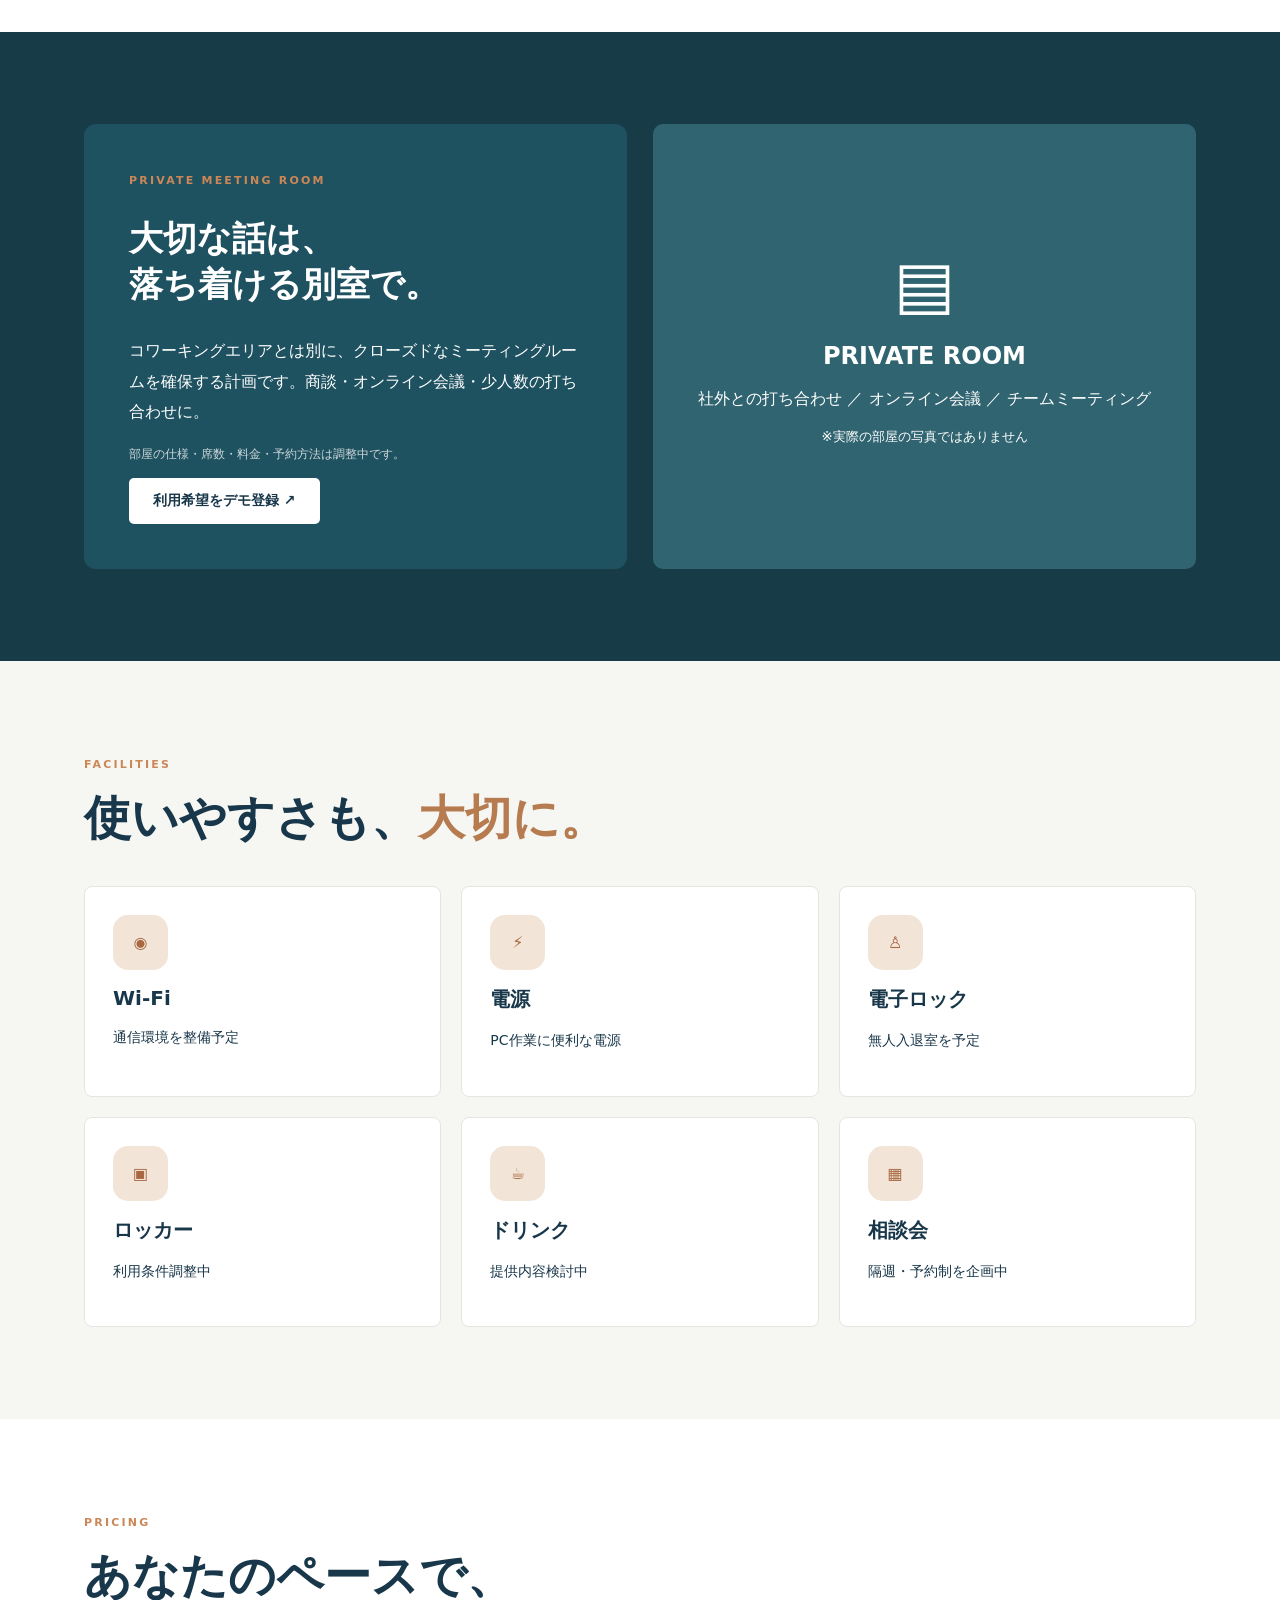
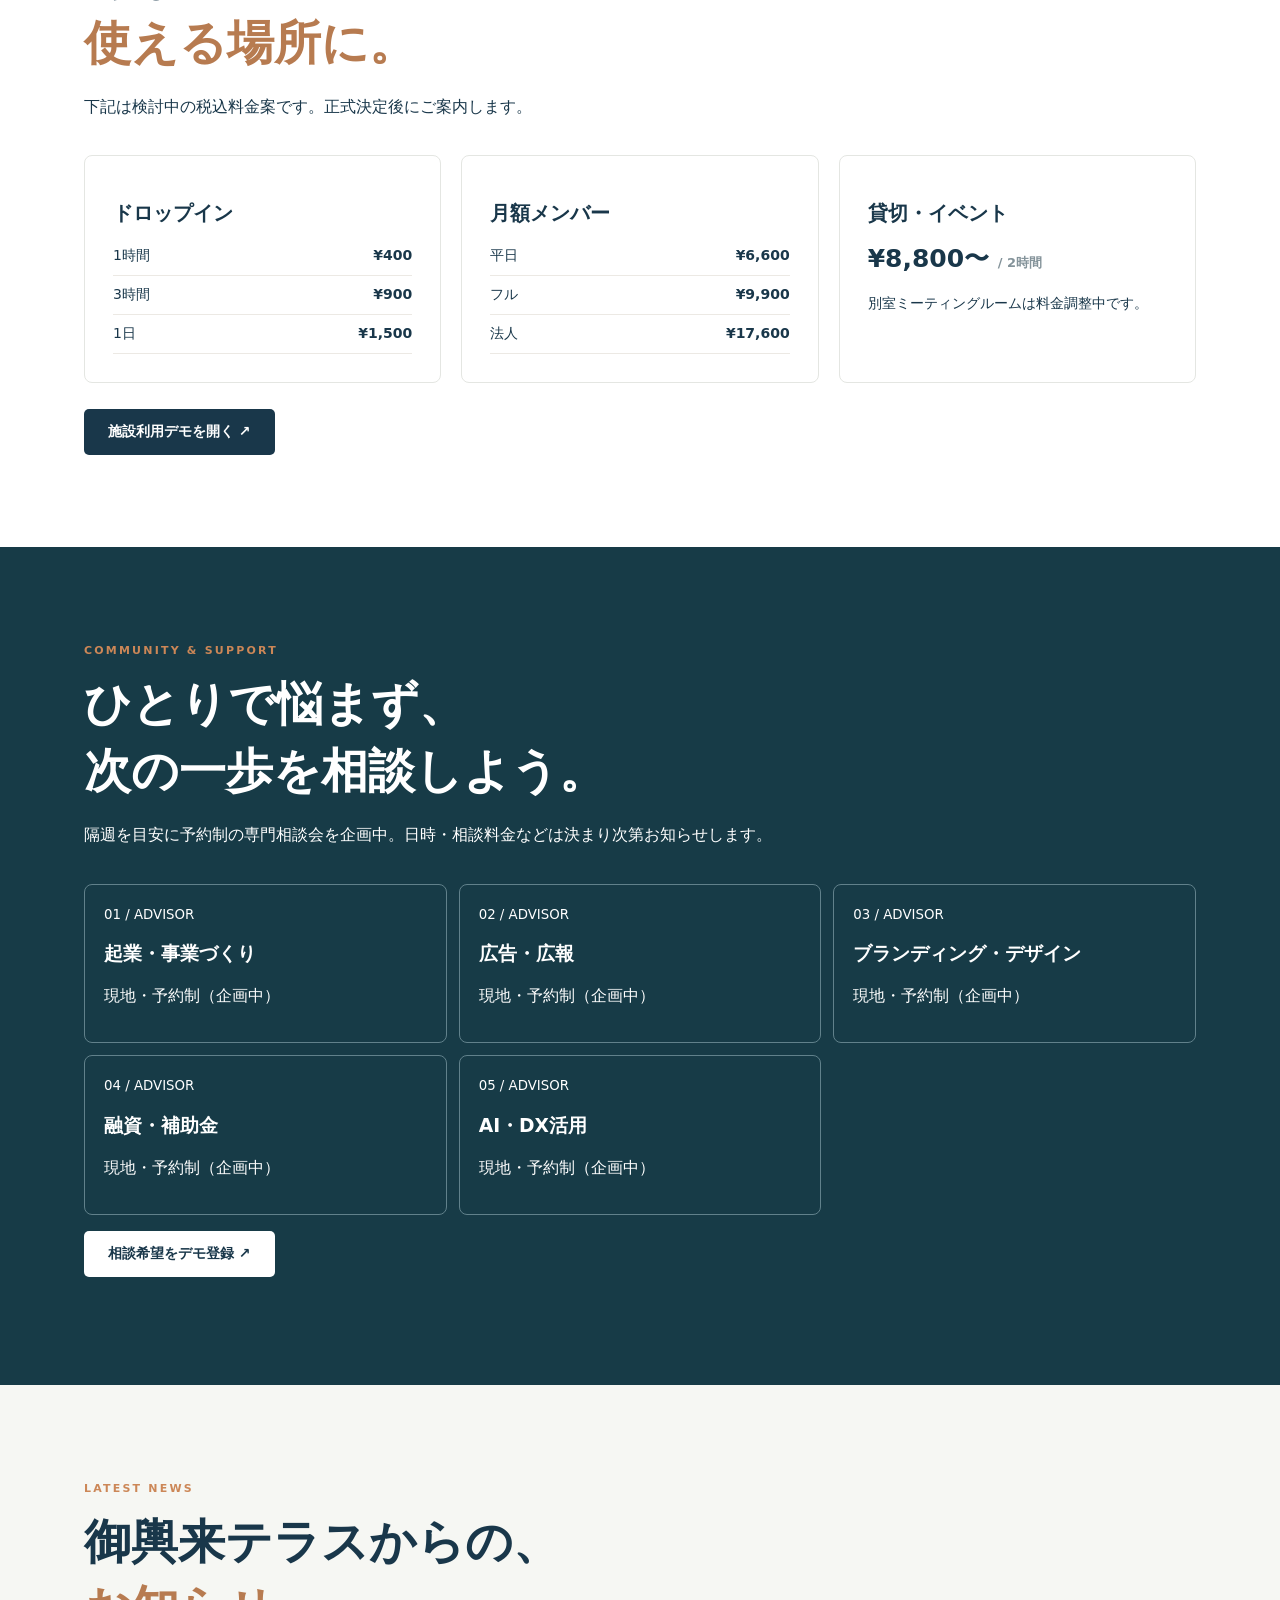
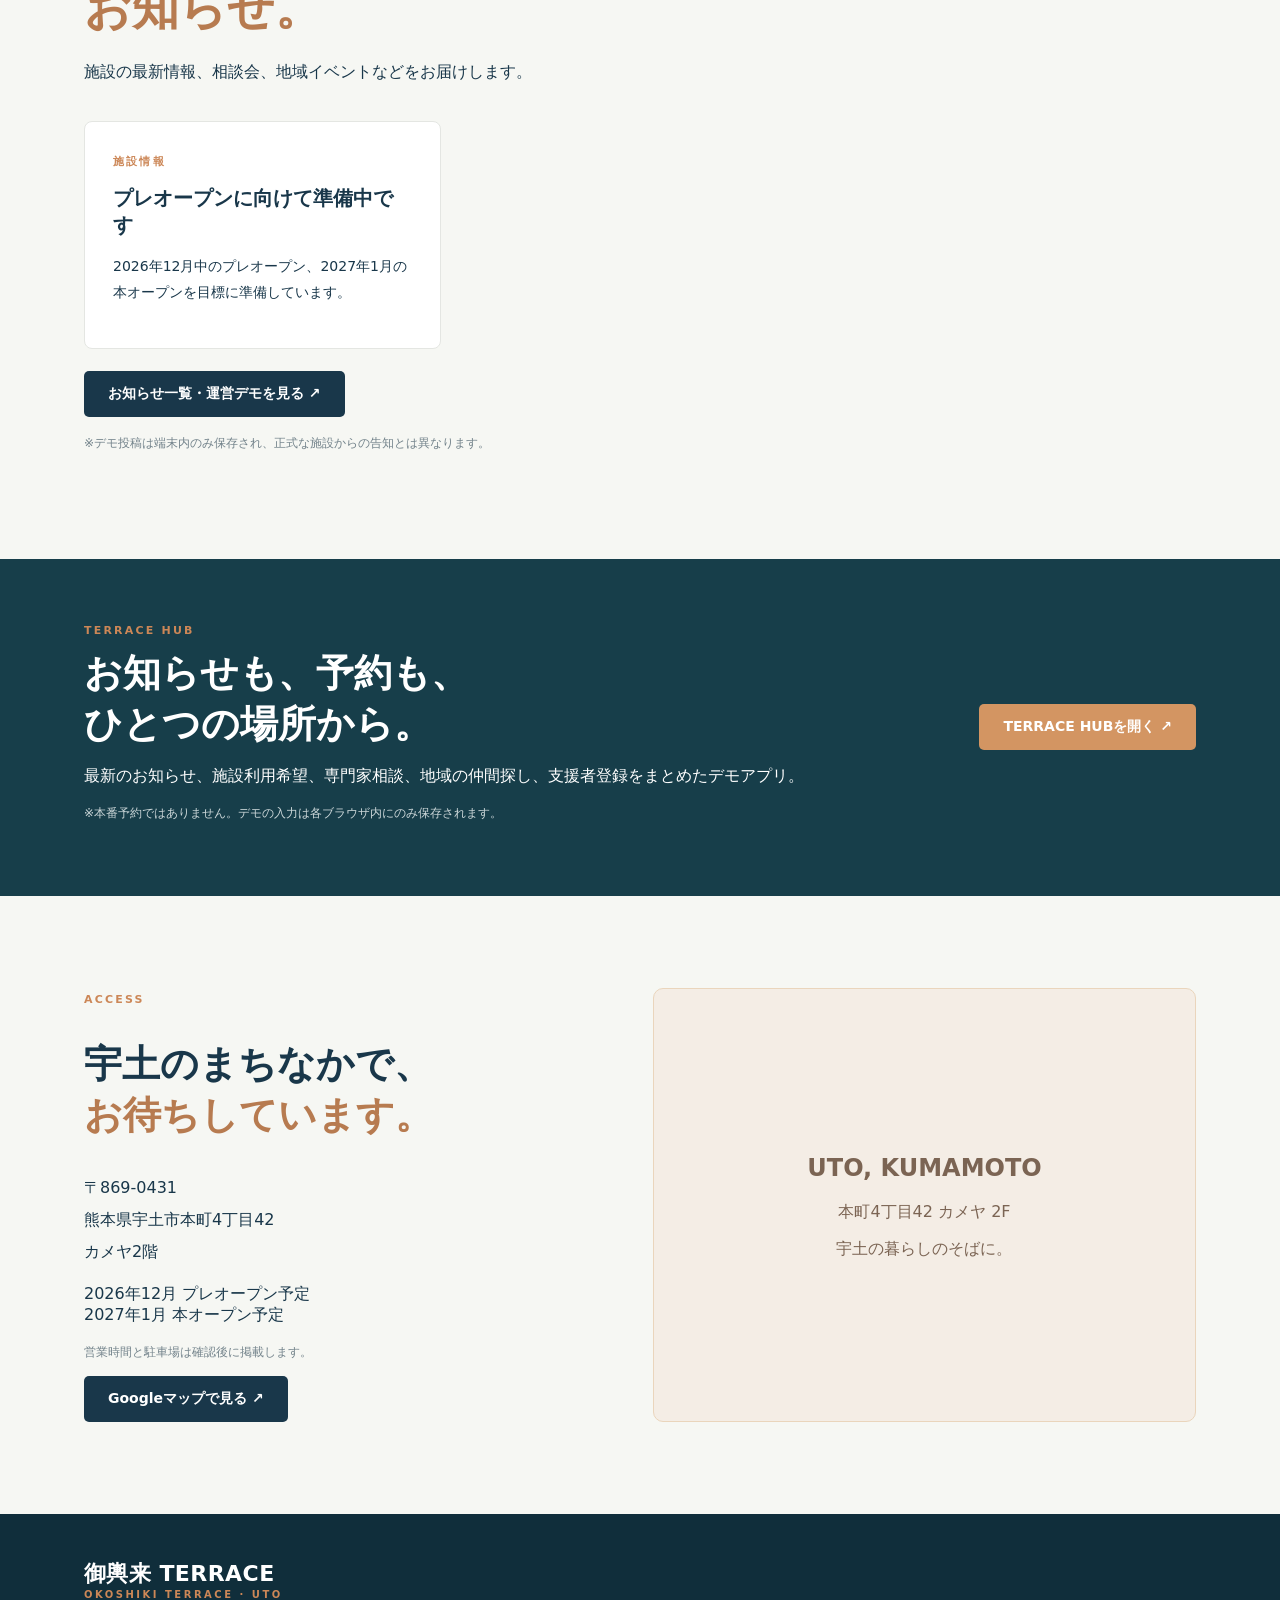
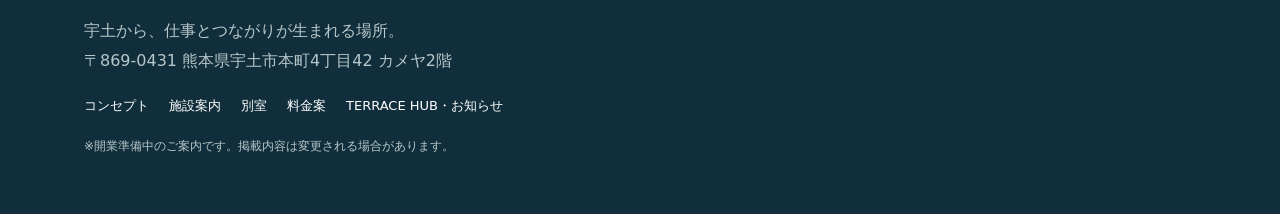
==== commit f7464636: "Show TERRACE HUB announcements in branded landing page for same-browser demo" ====
--- a/index.html
+++ b/index.html
@@ -10,6 +10,6 @@
 <section class="section alt" id="amenities"><div class="wrap"><div class="heading"><span class="eyebrow">FACILITIES</span><h2>使いやすさも、<em>大切に。</em></h2></div><div class="grid3"><div class="card"><div class="icon" aria-hidden="true">◉</div><h3>Wi-Fi</h3><p>通信環境を整備予定</p></div><div class="card"><div class="icon" aria-hidden="true">⚡</div><h3>電源</h3><p>PC作業に便利な電源</p></div><div class="card"><div class="icon" aria-hidden="true">♙</div><h3>電子ロック</h3><p>無人入退室を予定</p></div><div class="card"><div class="icon" aria-hidden="true">▣</div><h3>ロッカー</h3><p>利用条件調整中</p></div><div class="card"><div class="icon" aria-hidden="true">☕</div><h3>ドリンク</h3><p>提供内容検討中</p></div><div class="card"><div class="icon" aria-hidden="true">▦</div><h3>相談会</h3><p>隔週・予約制を企画中</p></div></div></div></section>
 <section class="section" id="pricing"><div class="wrap"><div class="heading"><span class="eyebrow">PRICING</span><h2>あなたのペースで、<br><em>使える場所に。</em></h2><p>下記は検討中の税込料金案です。正式決定後にご案内します。</p></div><div class="grid3"><div class="card"><h3>ドロップイン</h3><div class="pricingrow"><span>1時間</span><strong>¥400</strong></div><div class="pricingrow"><span>3時間</span><strong>¥900</strong></div><div class="pricingrow"><span>1日</span><strong>¥1,500</strong></div></div><div class="card"><h3>月額メンバー</h3><div class="pricingrow"><span>平日</span><strong>¥6,600</strong></div><div class="pricingrow"><span>フル</span><strong>¥9,900</strong></div><div class="pricingrow"><span>法人</span><strong>¥17,600</strong></div></div><div class="card"><h3>貸切・イベント</h3><div class="price">¥8,800〜 <small>/ 2時間</small></div><p>別室ミーティングルームは料金調整中です。</p></div></div><div style="margin-top:26px"><a href="app.html" class="button">施設利用デモを開く ↗</a></div></div></section>
 <section class="section dark" id="consultation"><div class="wrap"><div class="heading"><span class="eyebrow">COMMUNITY & SUPPORT</span><h2>ひとりで悩まず、<br>次の一歩を相談しよう。</h2><p>隔週を目安に予約制の専門相談会を企画中。日時・相談料金などは決まり次第お知らせします。</p></div><div class="topics"><div class="topic"><small>01 / ADVISOR</small><h3>起業・事業づくり</h3><p>現地・予約制（企画中）</p></div><div class="topic"><small>02 / ADVISOR</small><h3>広告・広報</h3><p>現地・予約制（企画中）</p></div><div class="topic"><small>03 / ADVISOR</small><h3>ブランディング・デザイン</h3><p>現地・予約制（企画中）</p></div><div class="topic"><small>04 / ADVISOR</small><h3>融資・補助金</h3><p>現地・予約制（企画中）</p></div><div class="topic"><small>05 / ADVISOR</small><h3>AI・DX活用</h3><p>現地・予約制（企画中）</p></div></div><p><a class="button light" href="app.html">相談希望をデモ登録 ↗</a></p></div></section>
-<section class="hub"><div class="wrap hubgrid"><div><span class="eyebrow">TERRACE HUB</span><h2 style="font-size:38px;margin:10px 0">お知らせも、予約も、<br>ひとつの場所から。</h2><p>最新のお知らせ、施設利用希望、専門家相談、地域の仲間探し、支援者登録をまとめたデモアプリ。</p><p class="fine" style="color:#ccd7d9">※本番予約ではありません。デモの入力は各ブラウザ内にのみ保存されます。</p></div><a class="button gold" href="app.html">TERRACE HUBを開く ↗</a></div></section>
+<section class="section alt" id="news"><div class="wrap"><div class="heading"><span class="eyebrow">LATEST NEWS</span><h2>御輿来テラスからの、<br><em>お知らせ。</em></h2><p>施設の最新情報、相談会、地域イベントなどをお届けします。</p></div><div id="newsCards" class="grid3"><div class="card"><small class="eyebrow">施設情報</small><h3>プレオープンに向けて準備中です</h3><p>2026年12月中のプレオープン、2027年1月の本オープンを目標に準備しています。</p></div></div><p style="margin-top:22px"><a class="button" href="app.html">お知らせ一覧・運営デモを見る ↗</a></p><p class="fine">※デモ投稿は端末内のみ保存され、正式な施設からの告知とは異なります。</p></div></section><section class="hub"><div class="wrap hubgrid"><div><span class="eyebrow">TERRACE HUB</span><h2 style="font-size:38px;margin:10px 0">お知らせも、予約も、<br>ひとつの場所から。</h2><p>最新のお知らせ、施設利用希望、専門家相談、地域の仲間探し、支援者登録をまとめたデモアプリ。</p><p class="fine" style="color:#ccd7d9">※本番予約ではありません。デモの入力は各ブラウザ内にのみ保存されます。</p></div><a class="button gold" href="app.html">TERRACE HUBを開く ↗</a></div></section>
 <section class="section access" id="access"><div class="wrap grid2"><div><span class="eyebrow">ACCESS</span><h2 style="font-size:38px">宇土のまちなかで、<br><em>お待ちしています。</em></h2><p style="line-height:2">〒869-0431<br>熊本県宇土市本町4丁目42<br>カメヤ2階</p><p>2026年12月 プレオープン予定<br>2027年1月 本オープン予定</p><p class="fine">営業時間と駐車場は確認後に掲載します。</p><a class="button" target="_blank" rel="noopener noreferrer" href="https://www.google.com/maps/search/?api=1&query=%E7%86%8A%E6%9C%AC%E7%9C%8C%E5%AE%87%E5%9C%9F%E5%B8%82%E6%9C%AC%E7%94%BA4%E4%B8%81%E7%9B%AE42">Googleマップで見る ↗</a></div><div class="placeholder"><div><h2>UTO, KUMAMOTO</h2><p>本町4丁目42 カメヤ 2F</p><p>宇土の暮らしのそばに。</p></div></div></div></section>
-</main><footer class="footer"><div class="wrap"><a href="#" class="logo">御輿来 TERRACE<small>OKOSHIKI TERRACE · UTO</small></a><p>宇土から、仕事とつながりが生まれる場所。<br>〒869-0431 熊本県宇土市本町4丁目42 カメヤ2階</p><div class="links"><a href="#concept">コンセプト</a><a href="#space">施設案内</a><a href="#meeting">別室</a><a href="#pricing">料金案</a><a href="app.html">TERRACE HUB・お知らせ</a></div><p class="fine">※開業準備中のご案内です。掲載内容は変更される場合があります。</p></div></footer></body></html>+</main><footer class="footer"><div class="wrap"><a href="#" class="logo">御輿来 TERRACE<small>OKOSHIKI TERRACE · UTO</small></a><p>宇土から、仕事とつながりが生まれる場所。<br>〒869-0431 熊本県宇土市本町4丁目42 カメヤ2階</p><div class="links"><a href="#concept">コンセプト</a><a href="#space">施設案内</a><a href="#meeting">別室</a><a href="#pricing">料金案</a><a href="app.html">TERRACE HUB・お知らせ</a></div><p class="fine">※開業準備中のご案内です。掲載内容は変更される場合があります。</p></div></footer><script>(function(){try{var state=JSON.parse(localStorage.getItem('terrace_hub_pages_demo_v2')||'{}'),items=(state.news||[]).filter(n=>n.published).sort((a,b)=>(+b.pinned)-(+a.pinned)||String(b.date).localeCompare(String(a.date))).slice(0,3);if(!items.length)return;var node=document.getElementById('newsCards');node.replaceChildren();items.forEach(n=>{var card=document.createElement('article');card.className='card';var tag=document.createElement('small');tag.className='eyebrow';tag.textContent=n.category;var title=document.createElement('h3');title.textContent=n.title;var body=document.createElement('p');body.textContent=n.body;card.append(tag,title,body);node.append(card)})}catch(e){}})();</script></body></html>
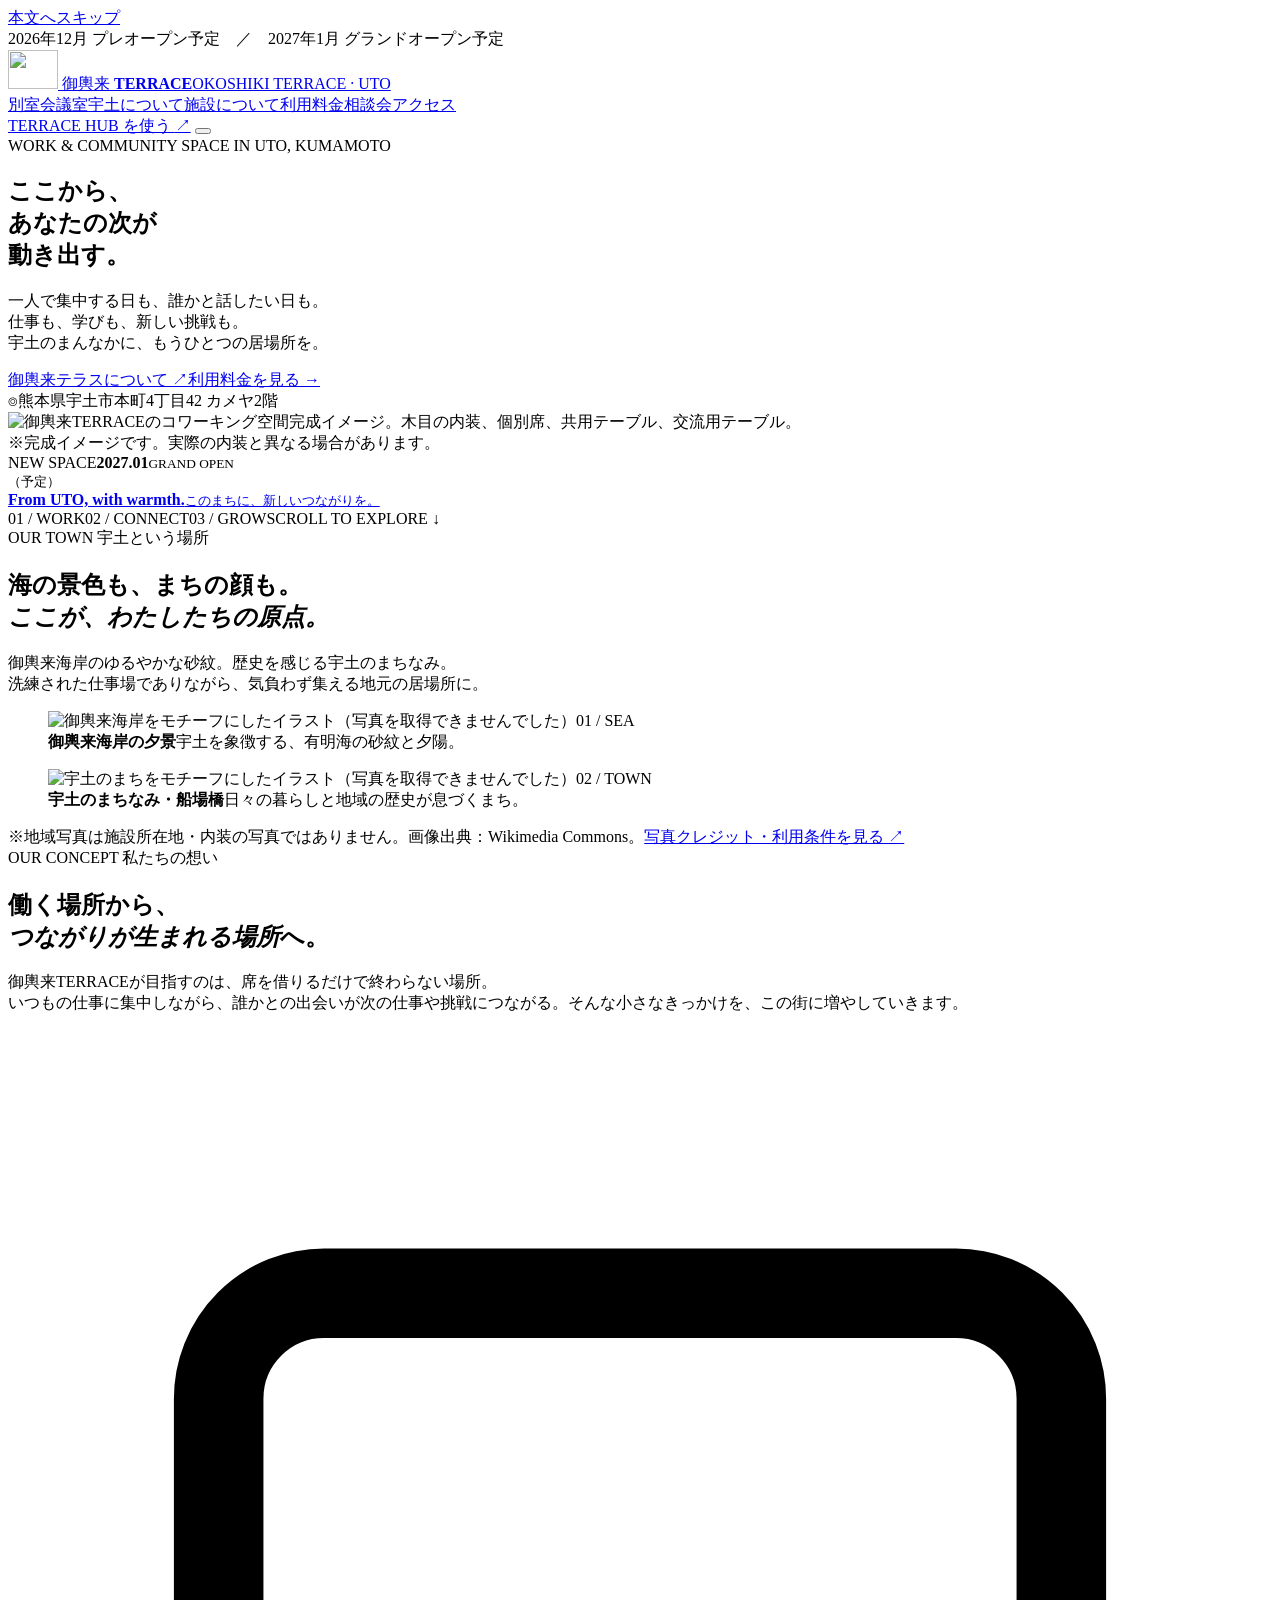
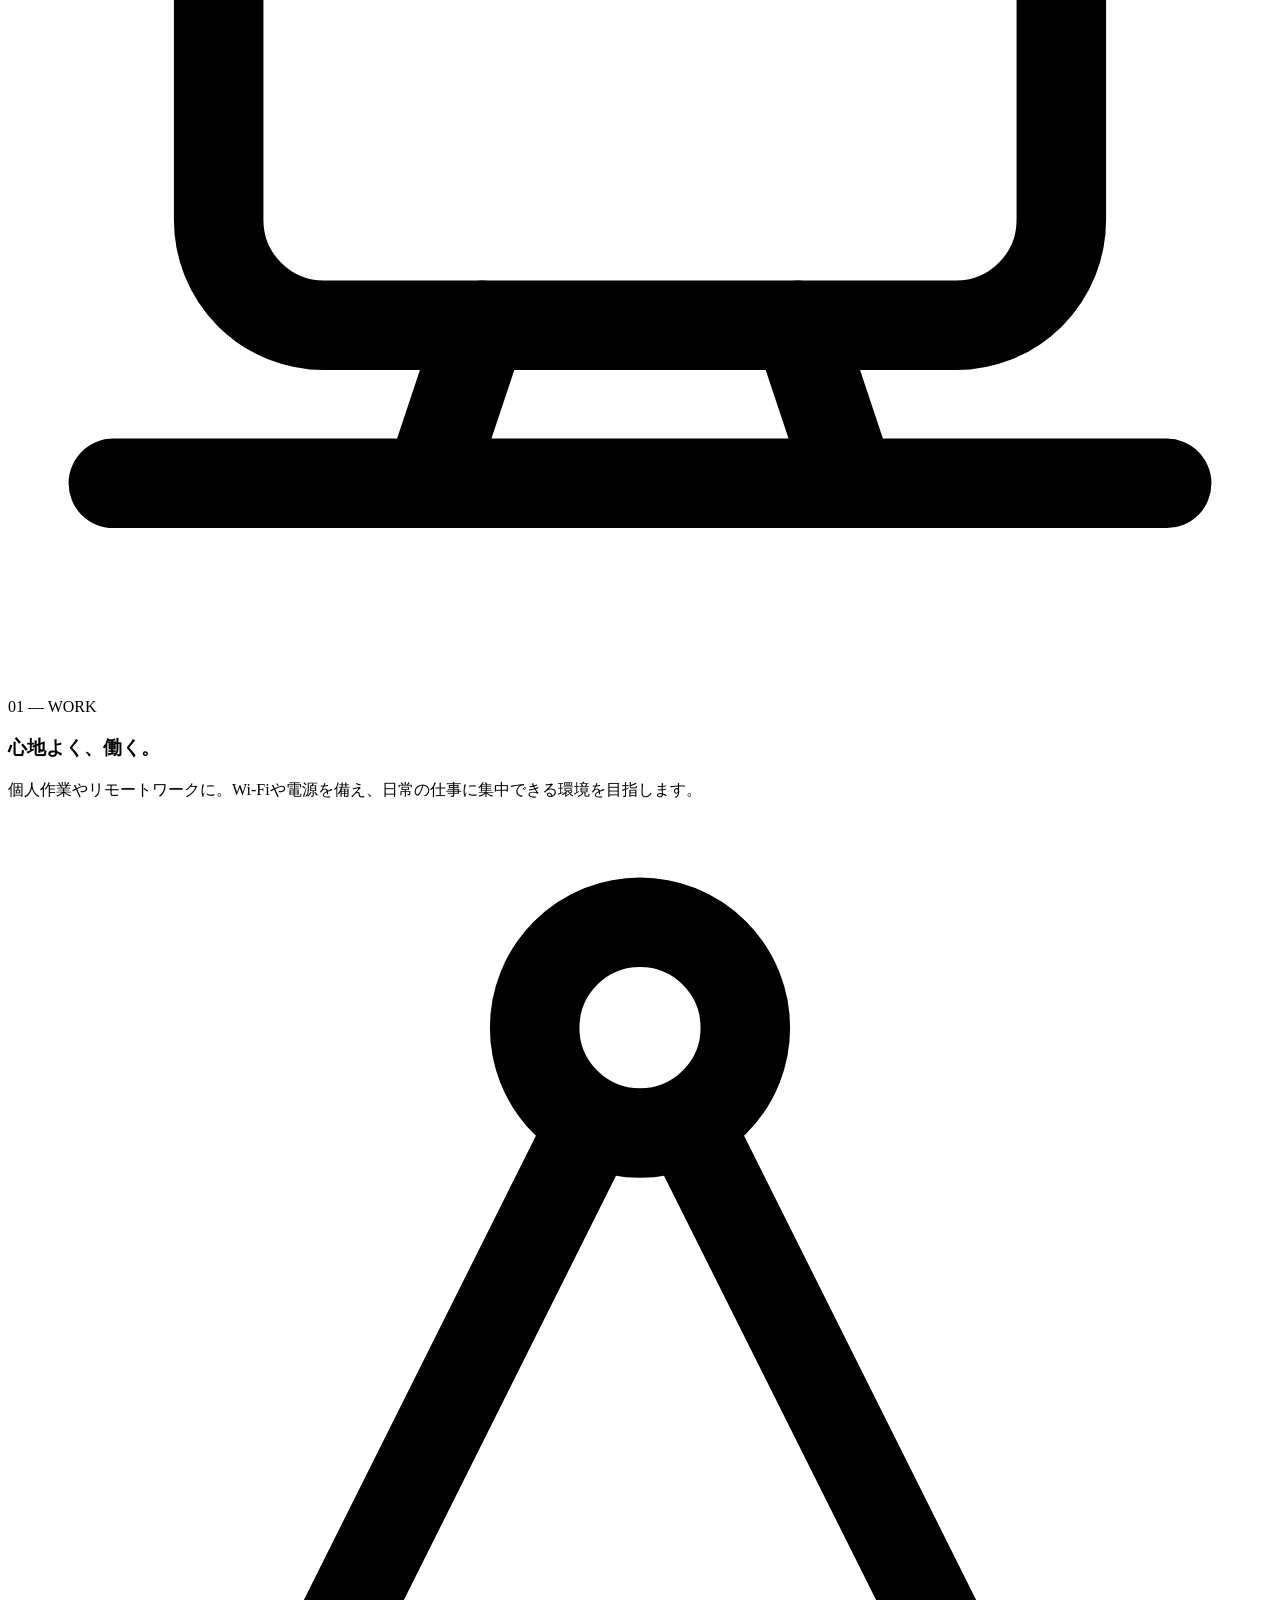
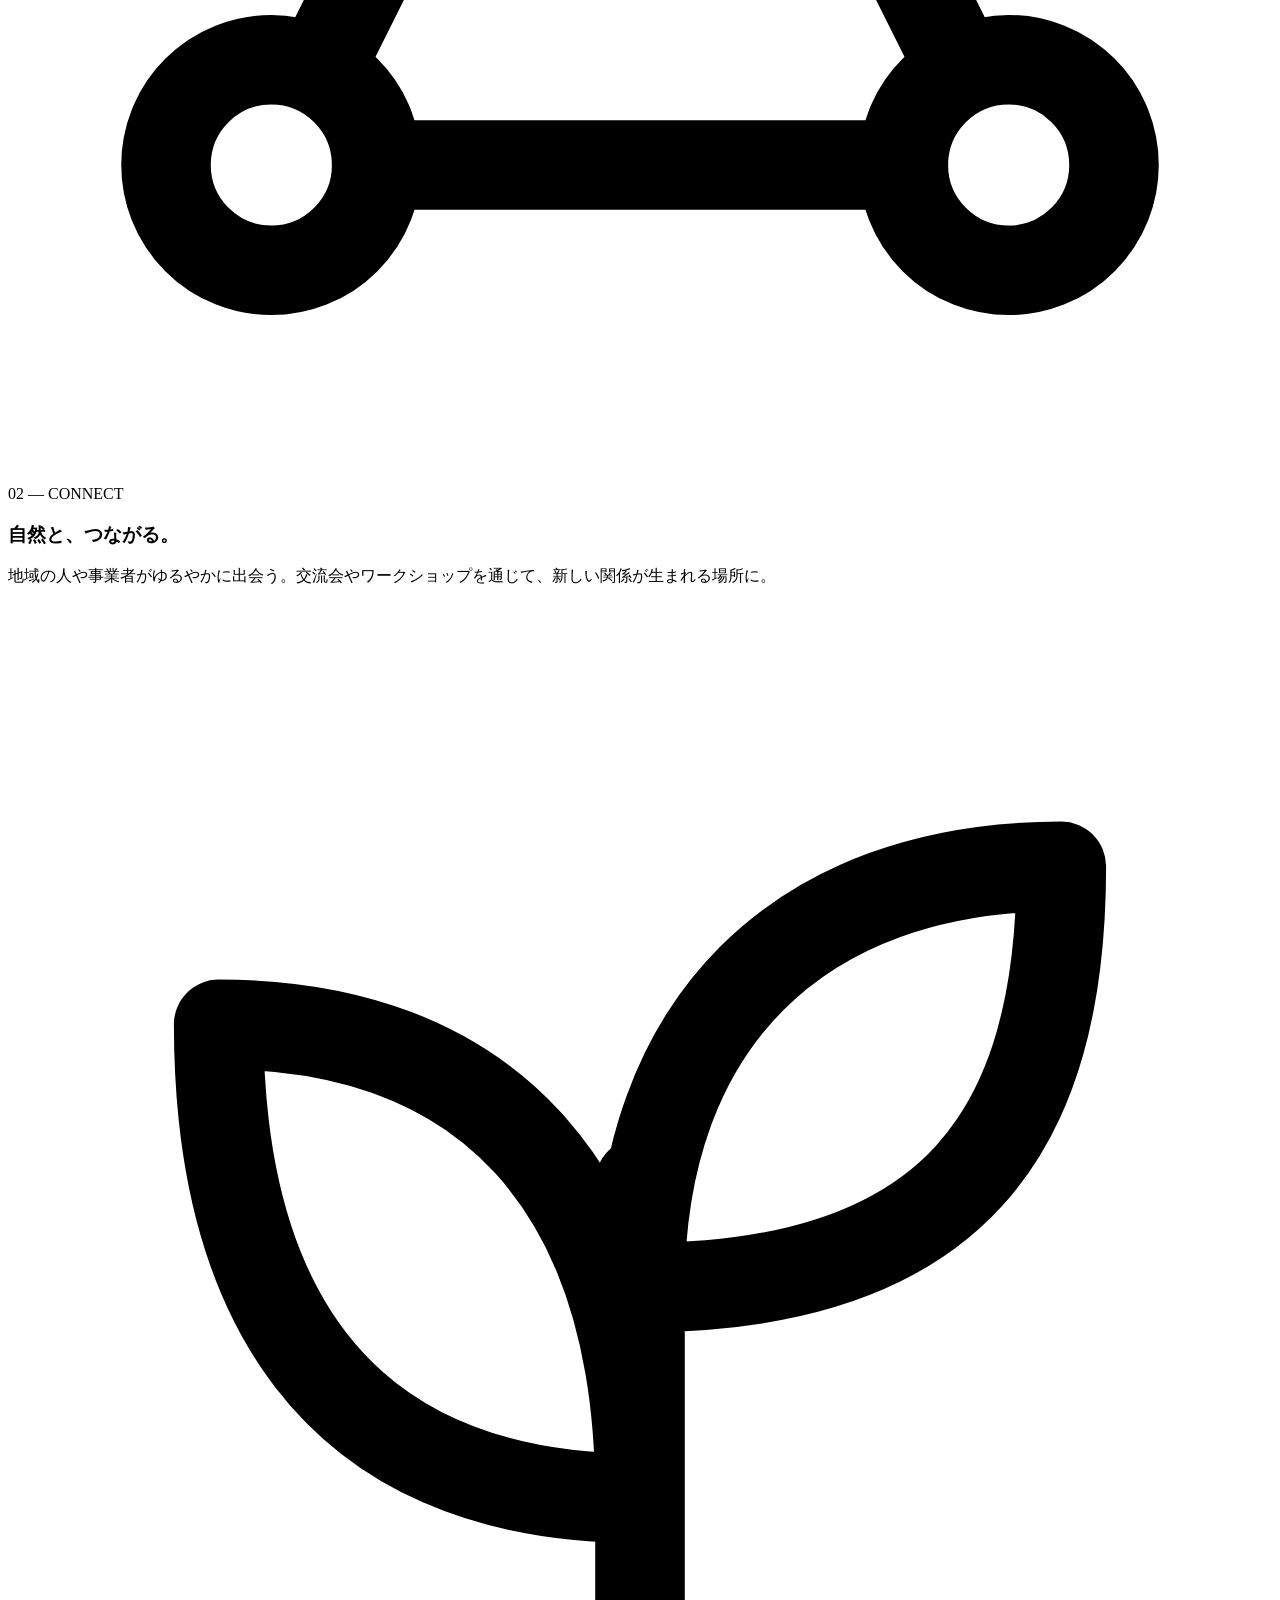
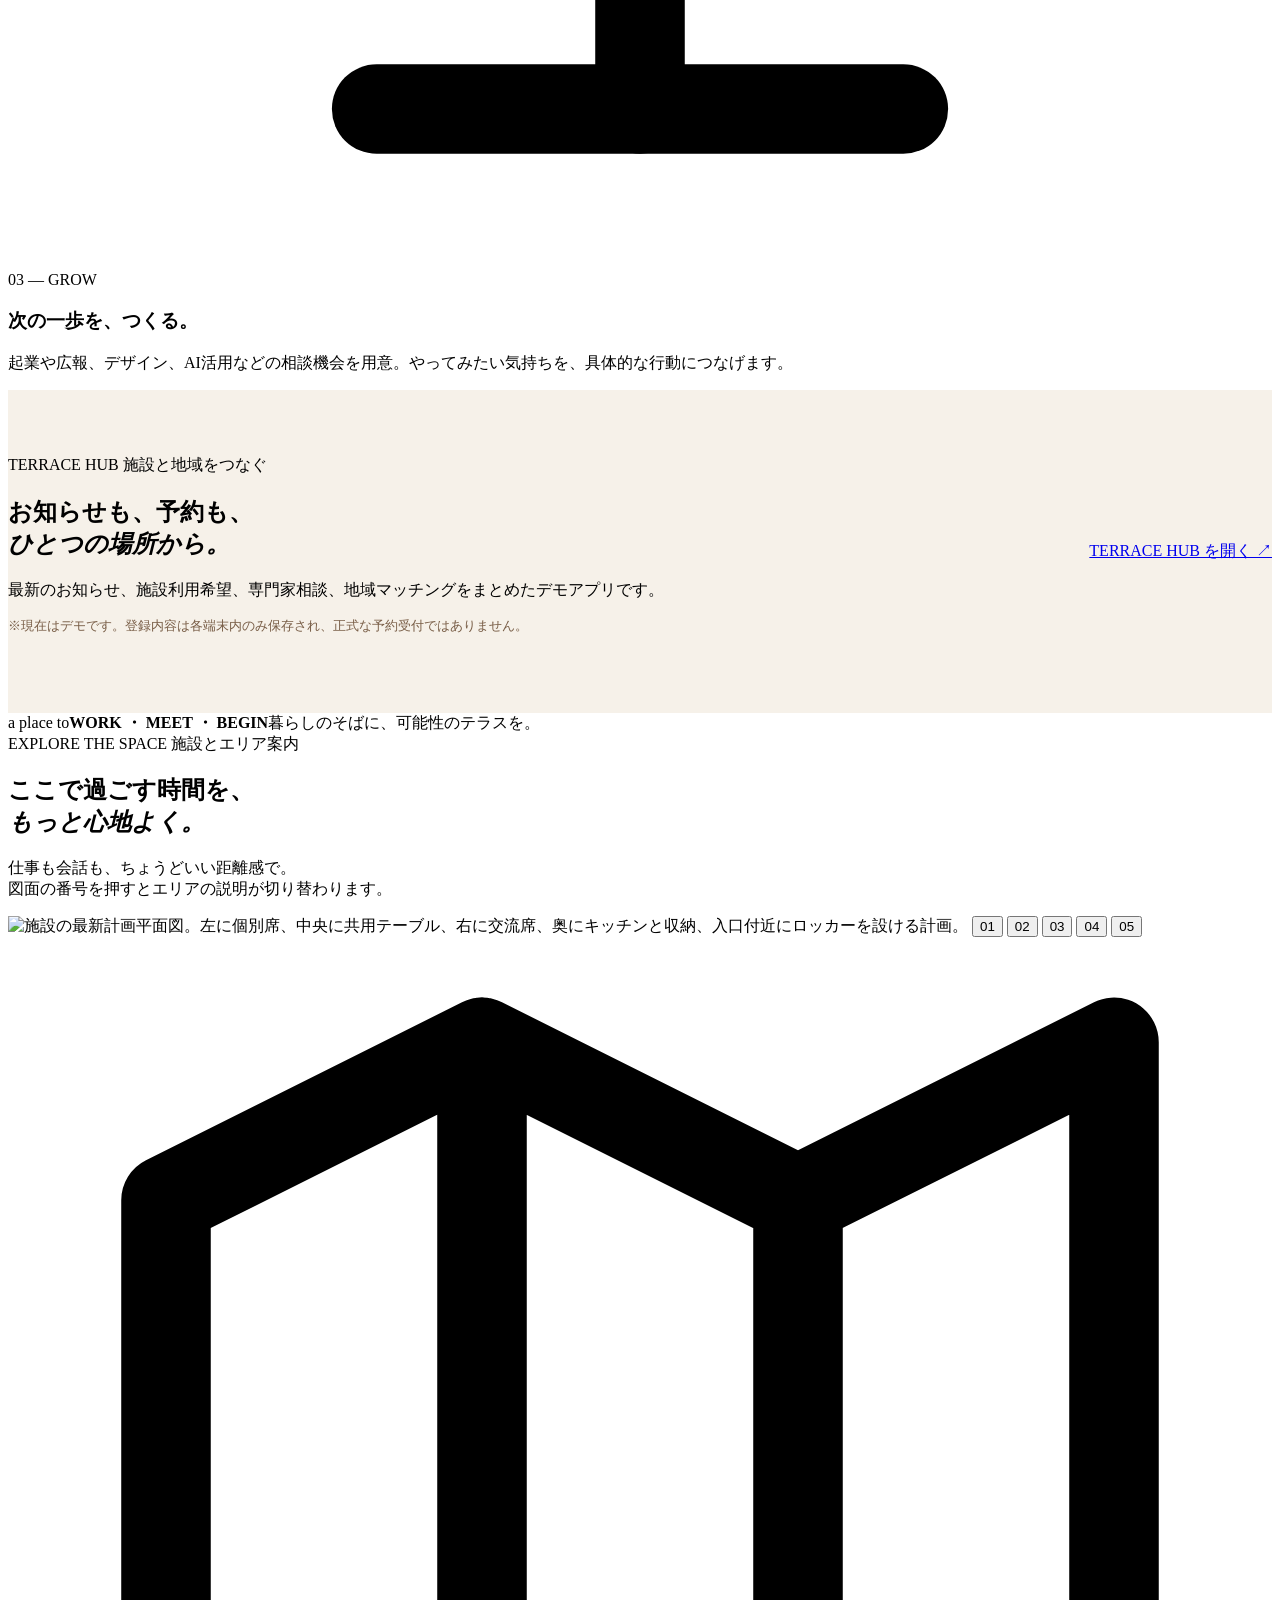
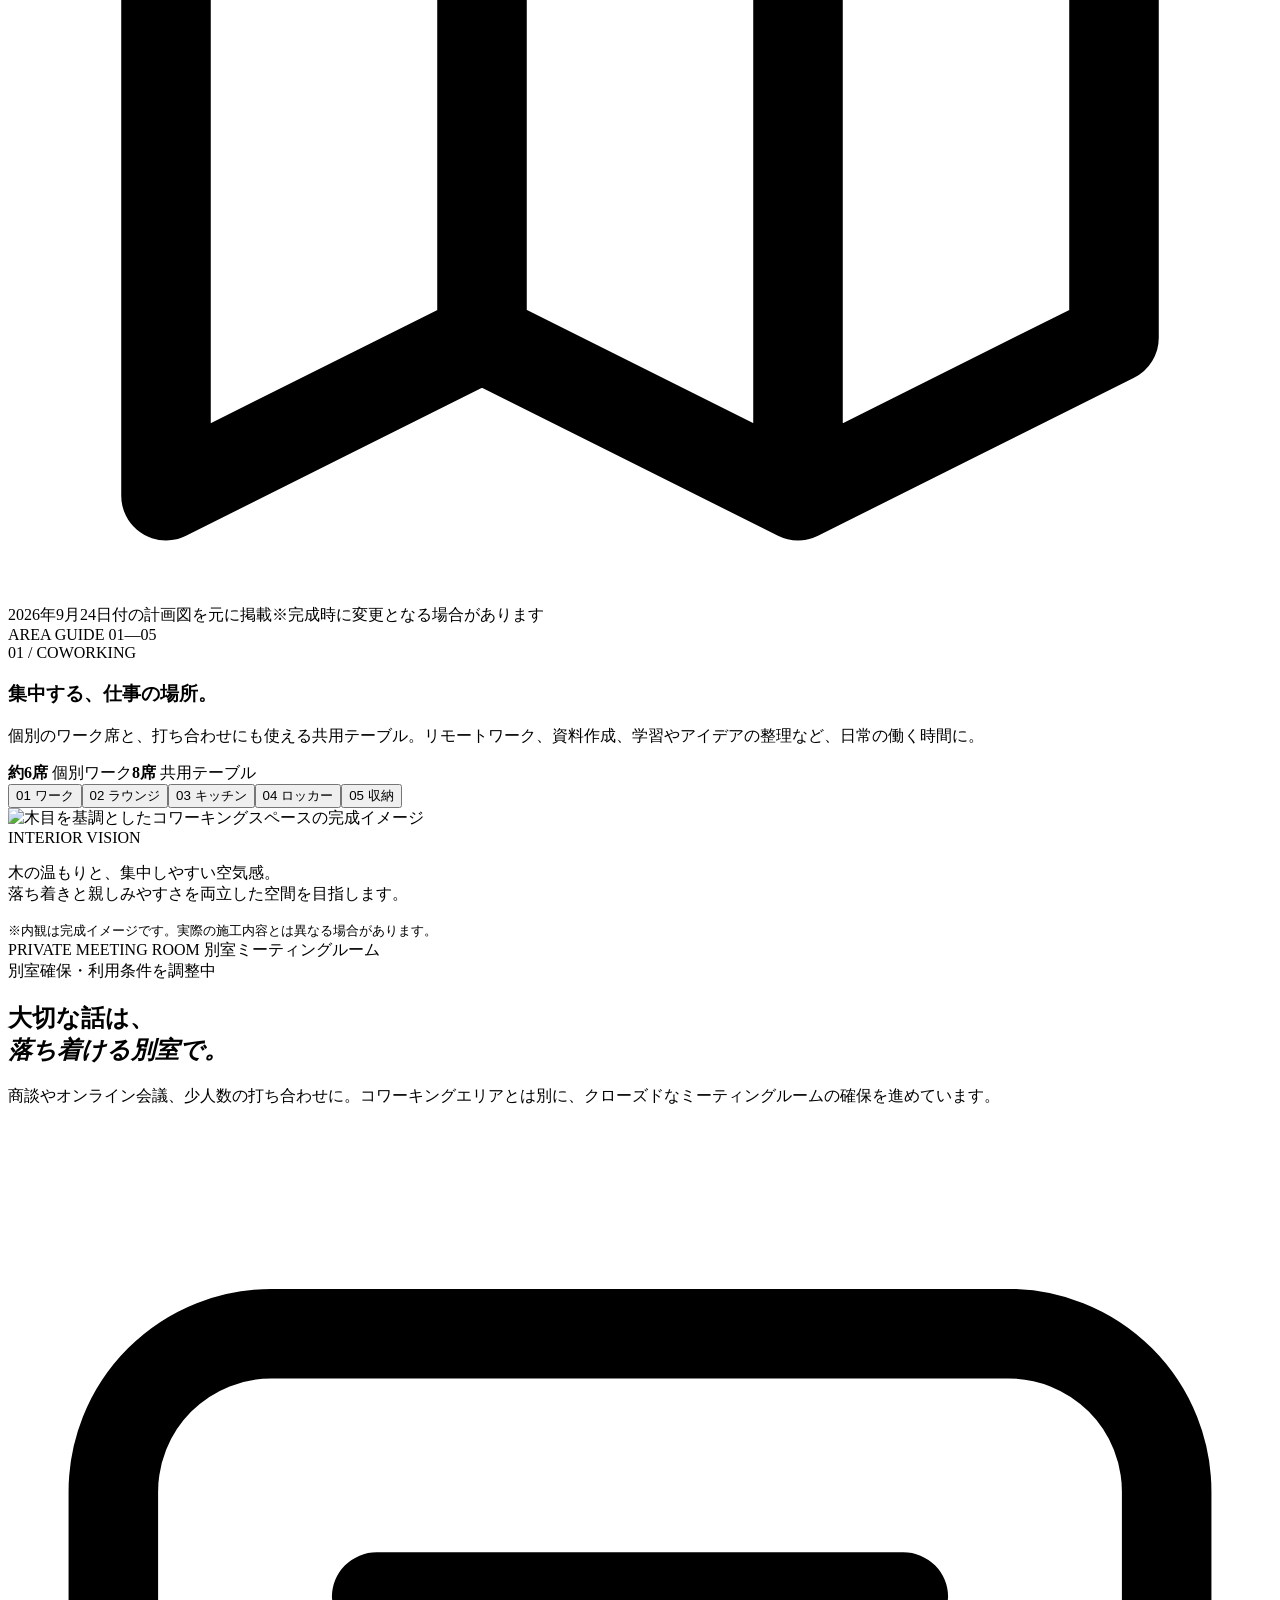
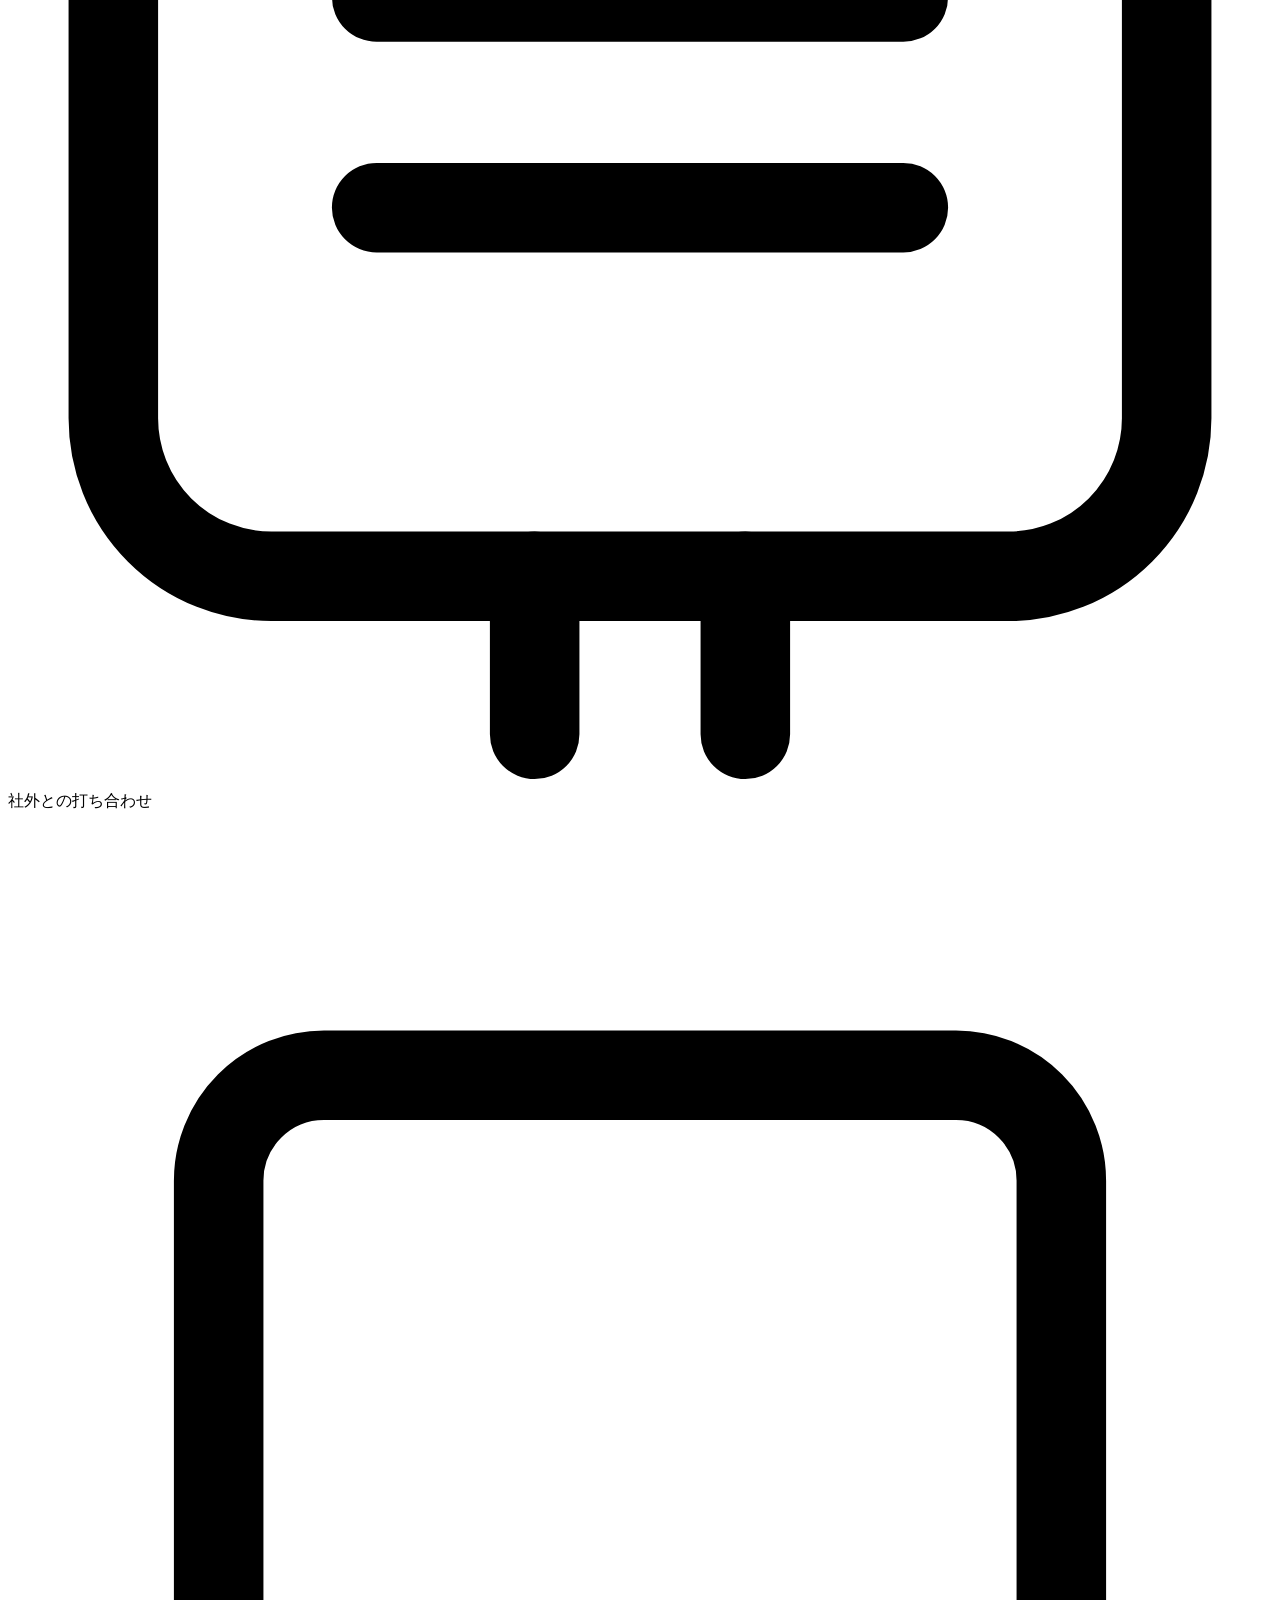
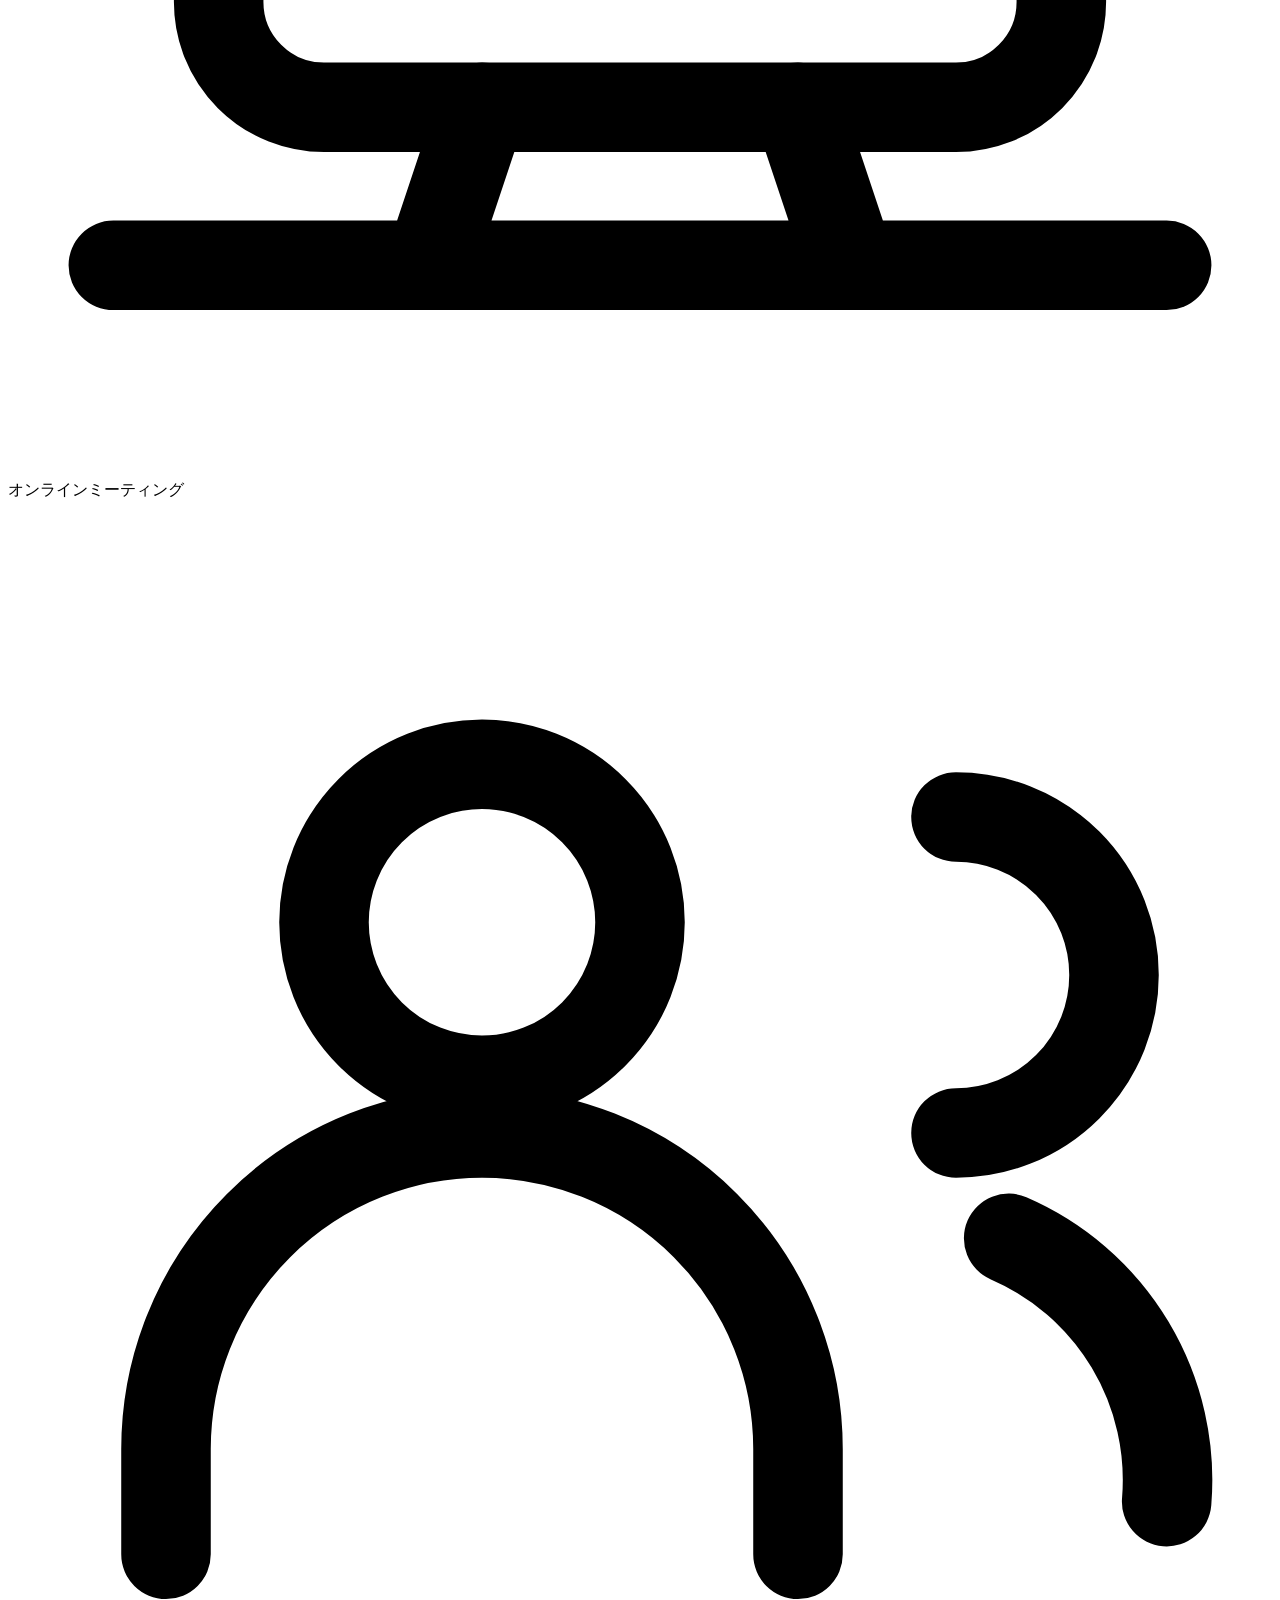
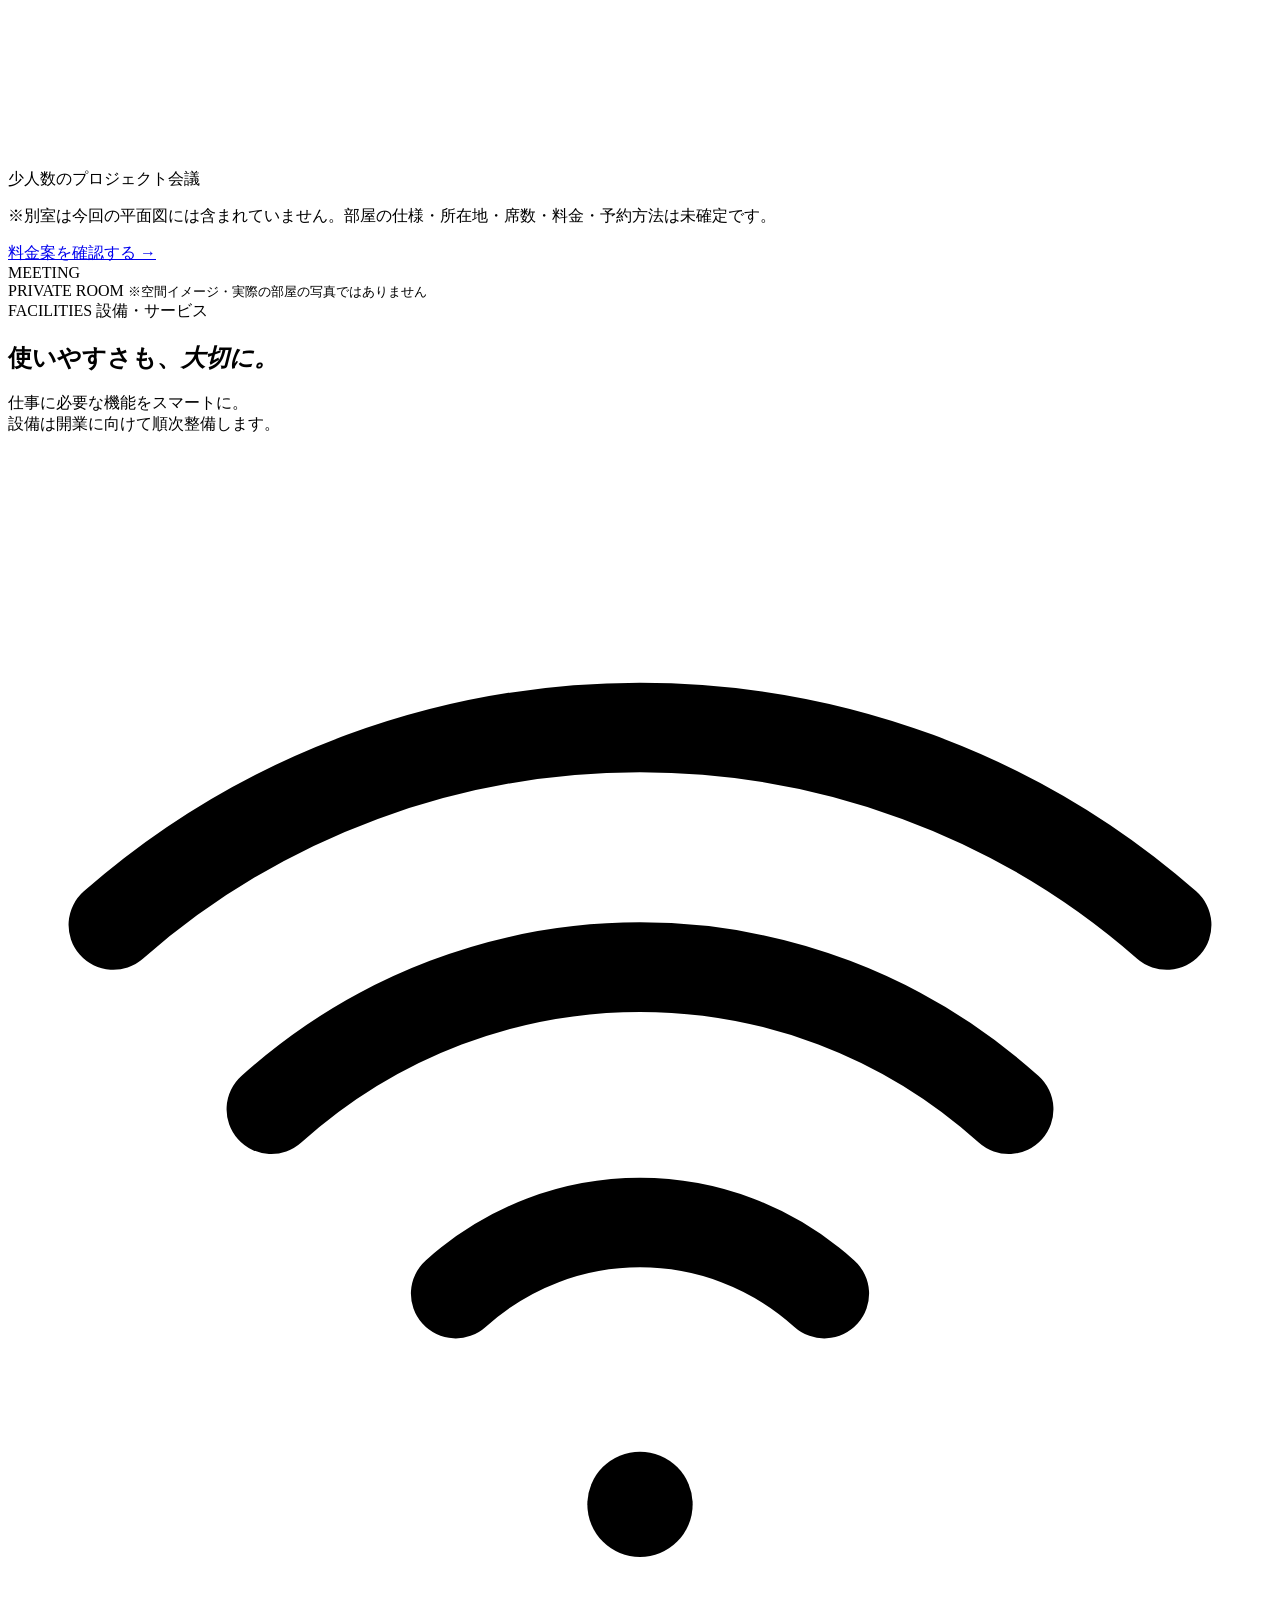
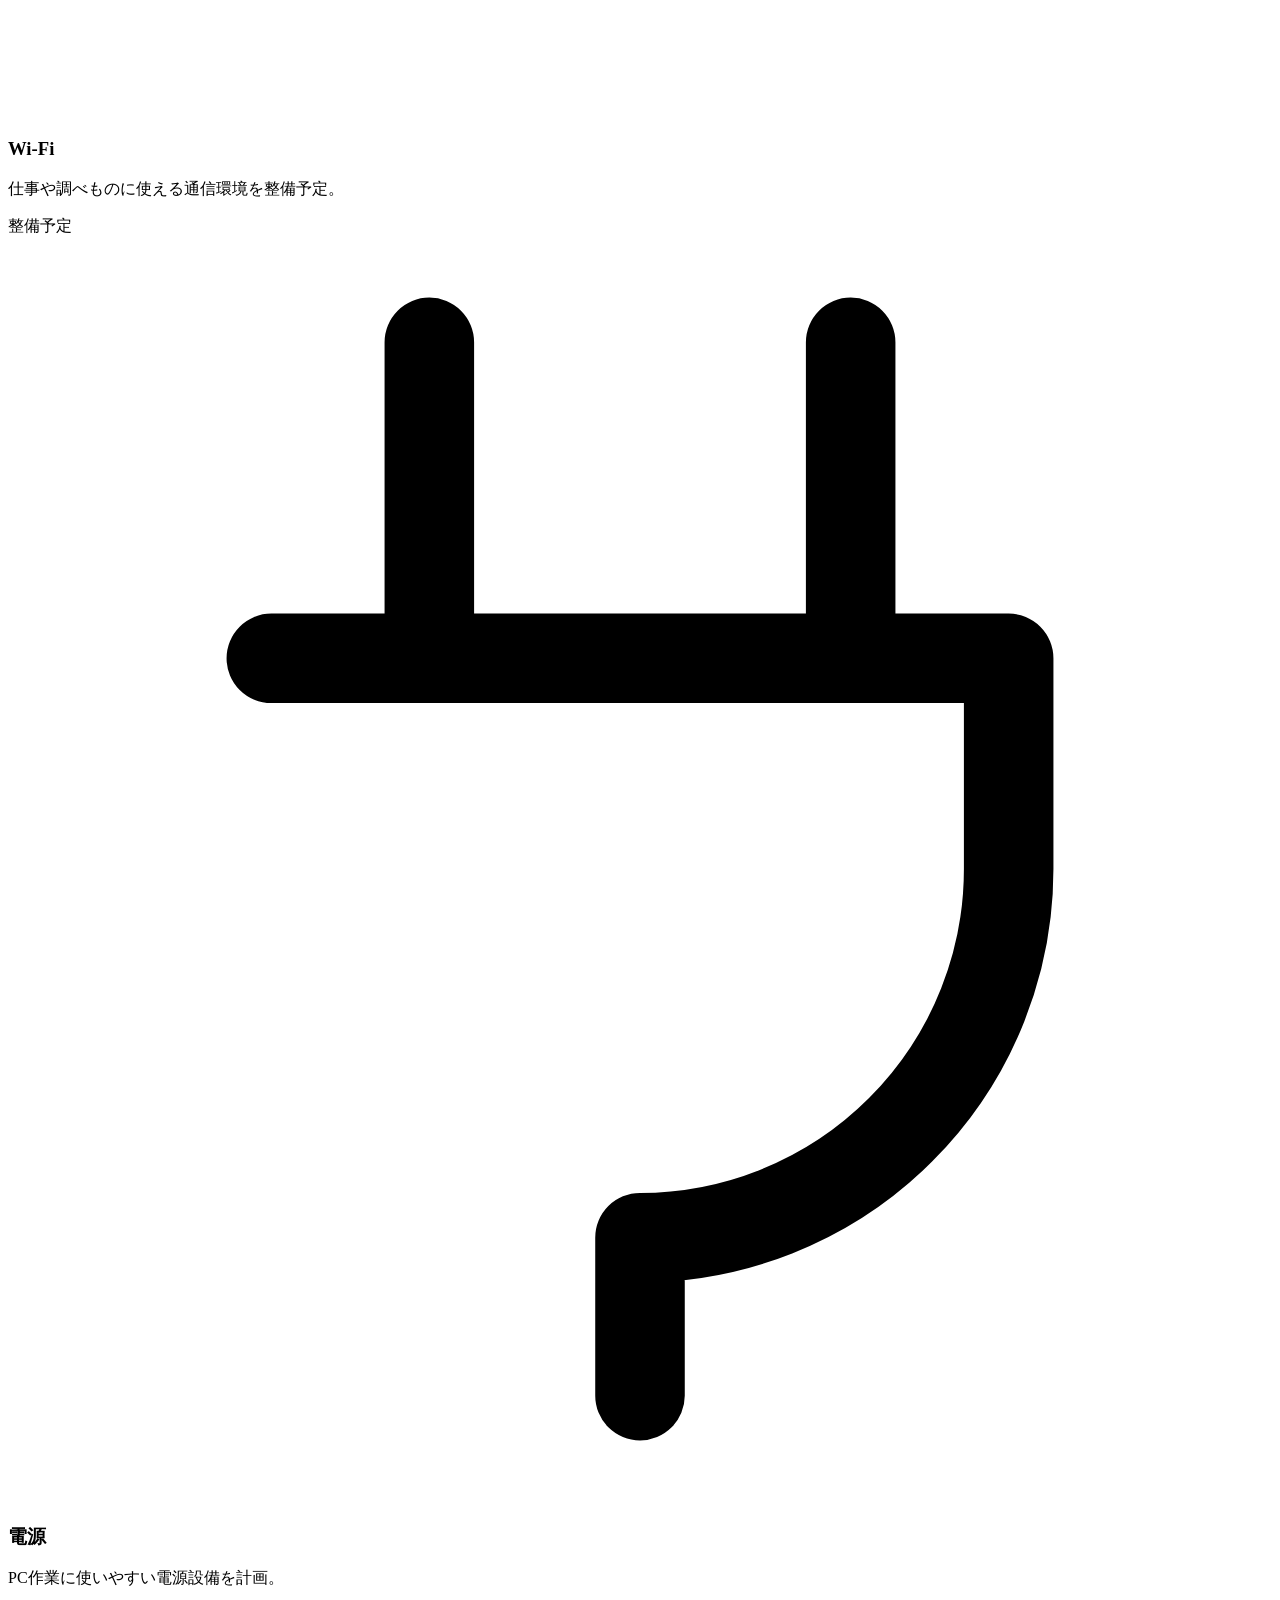
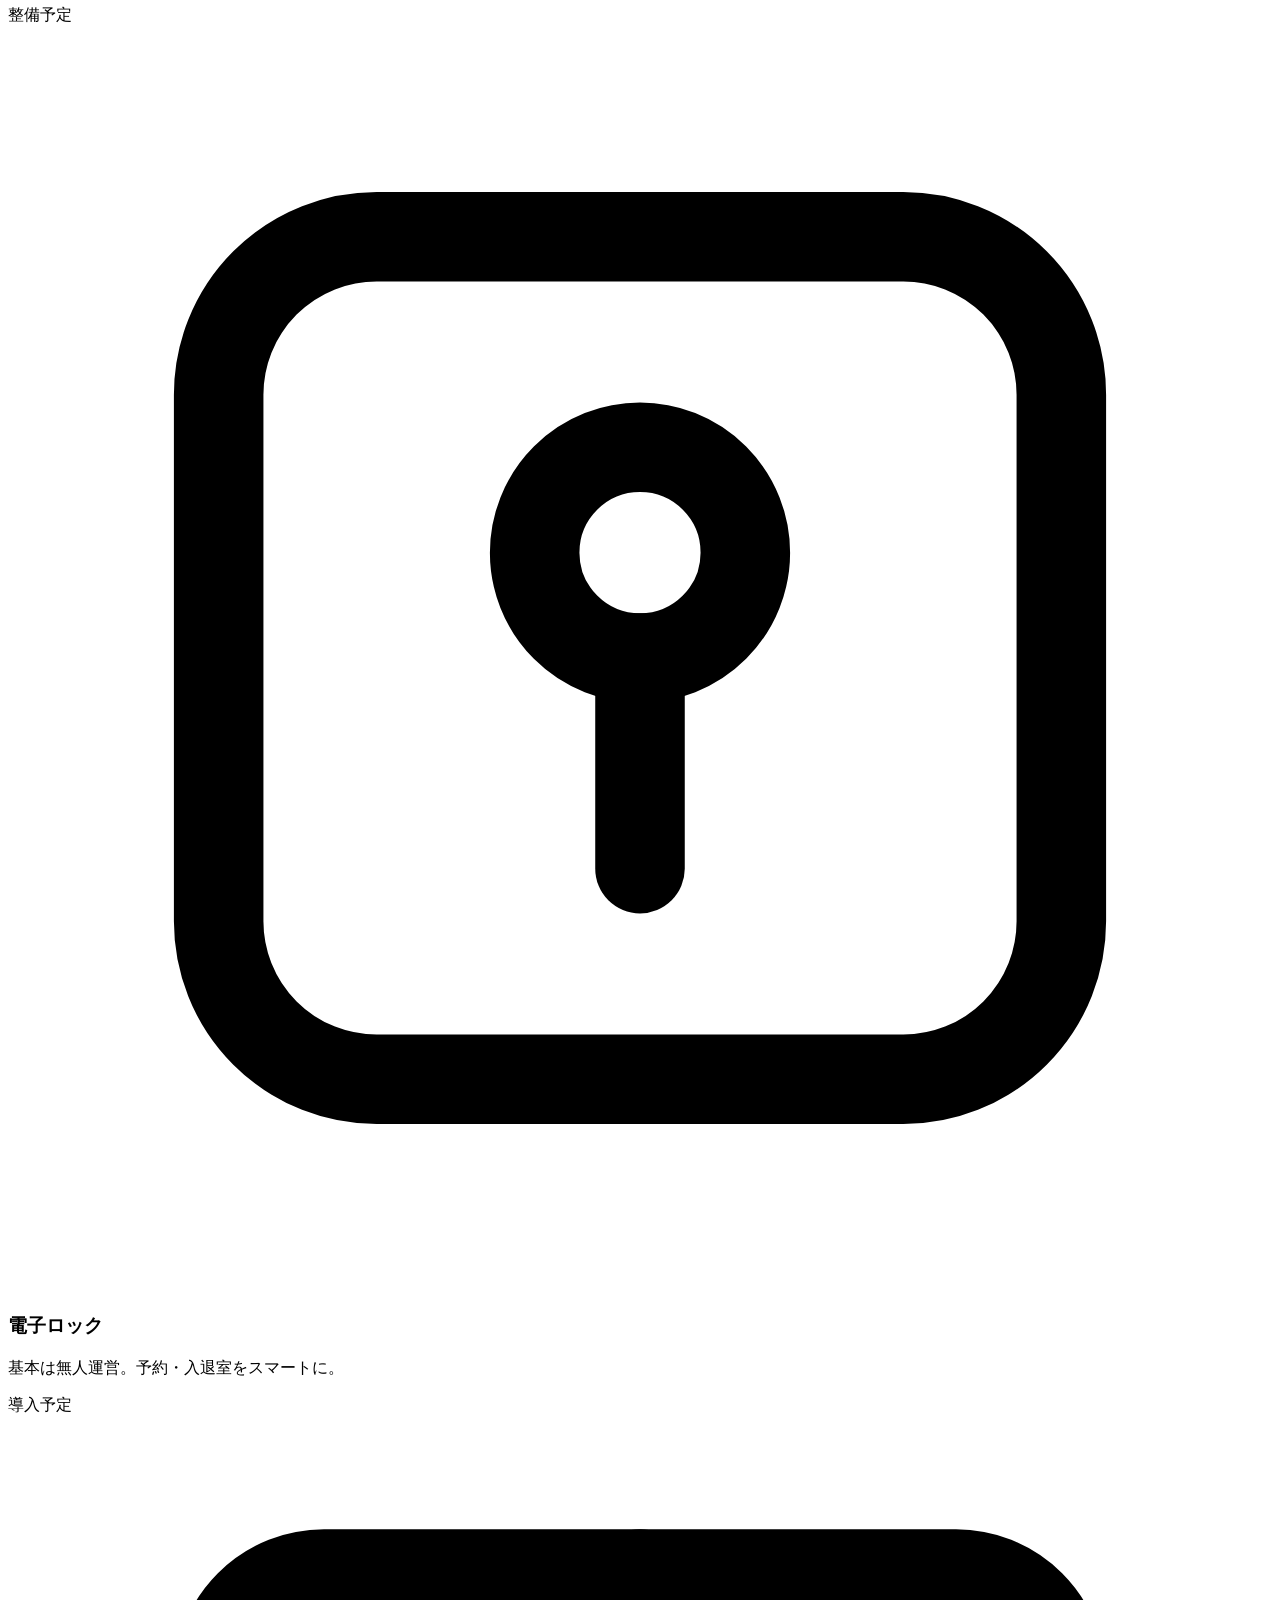
==== commit 41fbefec: "Restore original designed OKOSHIKI TERRACE website" ====
--- a/index.html
+++ b/index.html
@@ -1,15 +1,120 @@
-<!doctype html><html lang="ja"><head><meta charset="utf-8"><meta name="viewport" content="width=device-width,initial-scale=1"><meta name="description" content="御輿来 TERRACE。熊本県宇土市のコワーキング＆コミュニティスペース。2026年12月プレオープン、2027年1月オープン予定。"><meta name="theme-color" content="#19374a"><title>御輿来 TERRACE | 宇土から、仕事とつながりが生まれる場所</title><link rel="stylesheet" href="site.css"></head><body>
-<div class="announcement">2026年12月 プレオープン予定 ／ 2027年1月 グランドオープン予定</div>
-<header class="header"><div class="wrap headerin"><a href="#" class="logo">御輿来 TERRACE<small>OKOSHIKI TERRACE · UTO</small></a><nav class="nav"><a href="#concept">コンセプト</a><a href="#local">宇土について</a><a href="#space">施設</a><a href="#meeting">別室会議室</a><a href="#pricing">料金</a><a href="#consultation">相談会</a><a href="#access">アクセス</a><a href="app.html" class="button">TERRACE HUB ↗</a></nav></div></header>
-<main>
-<section class="hero"><div class="wrap hero-grid"><div><div class="eyebrow">WORK & COMMUNITY SPACE IN UTO, KUMAMOTO</div><h1>ここから、<br><em>あなたの次</em>が<br>動き出す。</h1><p>一人で集中する日も、誰かと話したい日も。<br>仕事も、学びも、新しい挑戦も。<br>宇土のまんなかに、もうひとつの居場所を。</p><div class="hero-actions"><a class="button" href="#concept">御輿来テラスについて ↗</a><a href="#pricing">利用料金を見る →</a></div><p class="fine">⌾ 熊本県宇土市本町4丁目42 カメヤ2階</p></div><div class="hero-image"><img src="https://upload.wikimedia.org/wikipedia/commons/3/32/%E5%BE%A1%E8%BC%BF%E6%9D%A5%E6%B5%B7%E5%B2%B8%E5%B1%95%E6%9C%9B%E6%89%8020210924-IMG_6985.jpg" alt="宇土の御輿来海岸"><div class="stamp">NEW SPACE<br>2027.01 OPEN（予定）</div></div></div></section>
-<section class="section" id="local"><div class="wrap"><div class="heading"><span class="eyebrow">OUR TOWN · 宇土という場所</span><h2>海の景色も、まちの顔も。<br><em>ここが、わたしたちの原点。</em></h2><p>御輿来海岸のゆるやかな砂紋。歴史を感じる宇土のまちなみ。洗練された仕事場でありながら、気負わず集える地元の居場所に。</p></div><div class="photo-grid"><figure><img class="photo" src="https://upload.wikimedia.org/wikipedia/commons/3/32/%E5%BE%A1%E8%BC%BF%E6%9D%A5%E6%B5%B7%E5%B2%B8%E5%B1%95%E6%9C%9B%E6%89%8020210924-IMG_6985.jpg" alt="御輿来海岸"><figcaption>御輿来海岸の夕景<small>有明海の砂紋と夕陽</small></figcaption></figure><figure><img class="photo" src="https://upload.wikimedia.org/wikipedia/commons/thumb/4/49/Senba_Bridge_Uto_ac_%281%29.jpg/960px-Senba_Bridge_Uto_ac_%281%29.jpg" alt="宇土の船場橋"><figcaption>宇土のまちなみ・船場橋<small>日々の暮らしと地域の歴史が息づくまち</small></figcaption></figure></div><p class="fine">地域写真は施設の写真ではありません。画像出典：Wikimedia Commons（詳しいライセンス確認が必要です）。</p></div></section>
-<section class="section alt" id="concept"><div class="wrap"><div class="heading"><span class="eyebrow">OUR CONCEPT</span><h2>働く場所から、<br><em>つながりが生まれる場所</em>へ。</h2><p>御輿来 TERRACEが目指すのは、席を借りるだけで終わらない場所。誰かとの出会いが次の仕事や挑戦につながる、小さなきっかけを宇土に増やしていきます。</p></div><div class="grid3"><article class="card"><div class="icon"><svg viewBox="0 0 24 24"><rect x="3" y="4" width="18" height="13" rx="2"/><path d="M1 21h22M8 17l-1 4m10-4 1 4"/></svg></div><h3>心地よく、働く。</h3><p>個人作業やリモートワーク。Wi-Fi・電源を備えた仕事場を目指します。</p></article><article class="card"><div class="icon"><svg viewBox="0 0 24 24"><circle cx="12" cy="4" r="2"/><circle cx="5" cy="18" r="2"/><circle cx="19" cy="18" r="2"/><path d="M11 6 6 16m7-10 5 10M7 18h10"/></svg></div><h3>自然と、つながる。</h3><p>地域の人や事業者がゆるやかに出会い、交流できる場所に。</p></article><article class="card"><div class="icon"><svg viewBox="0 0 24 24"><path d="M12 21V10M12 16C5 16 4 11 4 7c5 0 8 3 8 9zm0-4c0-5 3-8 8-8 0 5-2 8-8 8"/></svg></div><h3>次の一歩を、つくる。</h3><p>起業、広報、デザイン、AI活用などの相談機会を用意します。</p></article></div></div></section>
-<section class="section" id="space"><div class="wrap"><div class="heading"><span class="eyebrow">EXPLORE THE SPACE · エリア案内</span><h2>ここで過ごす時間を、<br><em>もっと心地よく。</em></h2><p>約22席を想定したA+B区画。個別ワーク、共用テーブル、ラウンジ、キッチン、収納スペースを組み合わせています。正式な座席配置は施工後に確定します。</p></div><div class="grid2"><div><div class="placeholder"><div><strong>施設の詳細平面図</strong><p>元サイトの図面画像は、このGitHub版にはまだ移行できていません。<br>図面を含む元デザインは別途移行予定です。</p></div></div><p class="fine">新しい平面図のアップロード後に差し替えます。</p></div><div><div class="area"><strong>01 / COWORKING</strong><h3>集中する、仕事の場所。</h3><p>個別席約6席と共用テーブル8席。資料作成・学習・リモートワークに。</p></div><div class="area"><strong>02 / RELAX & CONNECT</strong><h3>気軽に話せる、交流の場所。</h3><p>約8席のラウンジで交流やワークショップを。</p></div><div class="area"><strong>03 / KITCHEN</strong><h3>ほっとひと息。</h3><p>ドリンク提供を検討中。許可・届出など確認のうえ決定します。</p></div><div class="area"><strong>04 / LOCKER & STORAGE</strong><h3>身軽に利用できる工夫。</h3><p>ロッカーと収納を設置予定。条件は準備中です。</p></div></div></div></div></section>
-<section class="section dark" id="meeting"><div class="wrap grid2"><div class="meeting"><span class="eyebrow">PRIVATE MEETING ROOM</span><h2>大切な話は、<br>落ち着ける別室で。</h2><p>コワーキングエリアとは別に、クローズドなミーティングルームを確保する計画です。商談・オンライン会議・少人数の打ち合わせに。</p><p class="fine" style="color:#cbd6d9">部屋の仕様・席数・料金・予約方法は調整中です。</p><a href="app.html" class="button light">利用希望をデモ登録 ↗</a></div><div class="placeholder" style="background:#2f6470;color:#fff;border:0"><div><div style="font-size:65px">▤</div><h2>PRIVATE ROOM</h2><p>社外との打ち合わせ ／ オンライン会議 ／ チームミーティング</p><small>※実際の部屋の写真ではありません</small></div></div></div></section>
-<section class="section alt" id="amenities"><div class="wrap"><div class="heading"><span class="eyebrow">FACILITIES</span><h2>使いやすさも、<em>大切に。</em></h2></div><div class="grid3"><div class="card"><div class="icon" aria-hidden="true">◉</div><h3>Wi-Fi</h3><p>通信環境を整備予定</p></div><div class="card"><div class="icon" aria-hidden="true">⚡</div><h3>電源</h3><p>PC作業に便利な電源</p></div><div class="card"><div class="icon" aria-hidden="true">♙</div><h3>電子ロック</h3><p>無人入退室を予定</p></div><div class="card"><div class="icon" aria-hidden="true">▣</div><h3>ロッカー</h3><p>利用条件調整中</p></div><div class="card"><div class="icon" aria-hidden="true">☕</div><h3>ドリンク</h3><p>提供内容検討中</p></div><div class="card"><div class="icon" aria-hidden="true">▦</div><h3>相談会</h3><p>隔週・予約制を企画中</p></div></div></div></section>
-<section class="section" id="pricing"><div class="wrap"><div class="heading"><span class="eyebrow">PRICING</span><h2>あなたのペースで、<br><em>使える場所に。</em></h2><p>下記は検討中の税込料金案です。正式決定後にご案内します。</p></div><div class="grid3"><div class="card"><h3>ドロップイン</h3><div class="pricingrow"><span>1時間</span><strong>¥400</strong></div><div class="pricingrow"><span>3時間</span><strong>¥900</strong></div><div class="pricingrow"><span>1日</span><strong>¥1,500</strong></div></div><div class="card"><h3>月額メンバー</h3><div class="pricingrow"><span>平日</span><strong>¥6,600</strong></div><div class="pricingrow"><span>フル</span><strong>¥9,900</strong></div><div class="pricingrow"><span>法人</span><strong>¥17,600</strong></div></div><div class="card"><h3>貸切・イベント</h3><div class="price">¥8,800〜 <small>/ 2時間</small></div><p>別室ミーティングルームは料金調整中です。</p></div></div><div style="margin-top:26px"><a href="app.html" class="button">施設利用デモを開く ↗</a></div></div></section>
-<section class="section dark" id="consultation"><div class="wrap"><div class="heading"><span class="eyebrow">COMMUNITY & SUPPORT</span><h2>ひとりで悩まず、<br>次の一歩を相談しよう。</h2><p>隔週を目安に予約制の専門相談会を企画中。日時・相談料金などは決まり次第お知らせします。</p></div><div class="topics"><div class="topic"><small>01 / ADVISOR</small><h3>起業・事業づくり</h3><p>現地・予約制（企画中）</p></div><div class="topic"><small>02 / ADVISOR</small><h3>広告・広報</h3><p>現地・予約制（企画中）</p></div><div class="topic"><small>03 / ADVISOR</small><h3>ブランディング・デザイン</h3><p>現地・予約制（企画中）</p></div><div class="topic"><small>04 / ADVISOR</small><h3>融資・補助金</h3><p>現地・予約制（企画中）</p></div><div class="topic"><small>05 / ADVISOR</small><h3>AI・DX活用</h3><p>現地・予約制（企画中）</p></div></div><p><a class="button light" href="app.html">相談希望をデモ登録 ↗</a></p></div></section>
-<section class="section alt" id="news"><div class="wrap"><div class="heading"><span class="eyebrow">LATEST NEWS</span><h2>御輿来テラスからの、<br><em>お知らせ。</em></h2><p>施設の最新情報、相談会、地域イベントなどをお届けします。</p></div><div id="newsCards" class="grid3"><div class="card"><small class="eyebrow">施設情報</small><h3>プレオープンに向けて準備中です</h3><p>2026年12月中のプレオープン、2027年1月の本オープンを目標に準備しています。</p></div></div><p style="margin-top:22px"><a class="button" href="app.html">お知らせ一覧・運営デモを見る ↗</a></p><p class="fine">※デモ投稿は端末内のみ保存され、正式な施設からの告知とは異なります。</p></div></section><section class="hub"><div class="wrap hubgrid"><div><span class="eyebrow">TERRACE HUB</span><h2 style="font-size:38px;margin:10px 0">お知らせも、予約も、<br>ひとつの場所から。</h2><p>最新のお知らせ、施設利用希望、専門家相談、地域の仲間探し、支援者登録をまとめたデモアプリ。</p><p class="fine" style="color:#ccd7d9">※本番予約ではありません。デモの入力は各ブラウザ内にのみ保存されます。</p></div><a class="button gold" href="app.html">TERRACE HUBを開く ↗</a></div></section>
-<section class="section access" id="access"><div class="wrap grid2"><div><span class="eyebrow">ACCESS</span><h2 style="font-size:38px">宇土のまちなかで、<br><em>お待ちしています。</em></h2><p style="line-height:2">〒869-0431<br>熊本県宇土市本町4丁目42<br>カメヤ2階</p><p>2026年12月 プレオープン予定<br>2027年1月 本オープン予定</p><p class="fine">営業時間と駐車場は確認後に掲載します。</p><a class="button" target="_blank" rel="noopener noreferrer" href="https://www.google.com/maps/search/?api=1&query=%E7%86%8A%E6%9C%AC%E7%9C%8C%E5%AE%87%E5%9C%9F%E5%B8%82%E6%9C%AC%E7%94%BA4%E4%B8%81%E7%9B%AE42">Googleマップで見る ↗</a></div><div class="placeholder"><div><h2>UTO, KUMAMOTO</h2><p>本町4丁目42 カメヤ 2F</p><p>宇土の暮らしのそばに。</p></div></div></div></section>
-</main><footer class="footer"><div class="wrap"><a href="#" class="logo">御輿来 TERRACE<small>OKOSHIKI TERRACE · UTO</small></a><p>宇土から、仕事とつながりが生まれる場所。<br>〒869-0431 熊本県宇土市本町4丁目42 カメヤ2階</p><div class="links"><a href="#concept">コンセプト</a><a href="#space">施設案内</a><a href="#meeting">別室</a><a href="#pricing">料金案</a><a href="app.html">TERRACE HUB・お知らせ</a></div><p class="fine">※開業準備中のご案内です。掲載内容は変更される場合があります。</p></div></footer><script>(function(){try{var state=JSON.parse(localStorage.getItem('terrace_hub_pages_demo_v2')||'{}'),items=(state.news||[]).filter(n=>n.published).sort((a,b)=>(+b.pinned)-(+a.pinned)||String(b.date).localeCompare(String(a.date))).slice(0,3);if(!items.length)return;var node=document.getElementById('newsCards');node.replaceChildren();items.forEach(n=>{var card=document.createElement('article');card.className='card';var tag=document.createElement('small');tag.className='eyebrow';tag.textContent=n.category;var title=document.createElement('h3');title.textContent=n.title;var body=document.createElement('p');body.textContent=n.body;card.append(tag,title,body);node.append(card)})}catch(e){}})();</script></body></html>+<!DOCTYPE html>
+
+<html lang="ja">
+<head>
+<meta charset="utf-8"/>
+<meta content="width=device-width, initial-scale=1" name="viewport"/>
+<meta content="#19374a" name="theme-color"/>
+<meta content="御輿来 TERRACE（OKOSHIKI TERRACE）は、熊本県宇土市本町に2027年1月オープン予定のコワーキング＆コミュニティスペース。仕事、交流、学び、事業相談の新しい拠点。" name="description"/>
+<meta content="御輿来 TERRACE | 宇土から、仕事とつながりが生まれる場所" property="og:title"/>
+<meta content="熊本県宇土市本町に誕生予定。働く・集まる・相談する、まちの新しい居場所。2026年12月プレオープン予定。" property="og:description"/>
+<meta content="website" property="og:type"/>
+<meta content="assets/interior-vision.webp" property="og:image"/>
+<title>御輿来 TERRACE（OKOSHIKI TERRACE）｜熊本県宇土市のコワーキング＆コミュニティスペース</title>
+<link href="assets/favicon.png" rel="icon" type="image/png"/>
+<link href="css/style.css" rel="stylesheet"/>
+<script defer="" src="js/main.js"></script>
+</head>
+<body>
+<a class="skip-link" href="#main">本文へスキップ</a>
+<div class="announcement"><span class="announcement-dot"></span><span>2026年12月 プレオープン予定　<span aria-hidden="true">／</span>　2027年1月 グランドオープン予定</span></div>
+<header class="site-header" id="top">
+<div class="wrap header-inner">
+<a aria-label="御輿来テラス ホーム" class="brand" href="index.html">
+<img alt="" class="brand-symbol" height="39" src="assets/okoshiki-mark.png" width="50"/>
+<span class="brand-copy"><span class="brand-ja">御輿来 <b>TERRACE</b></span><span class="brand-en">OKOSHIKI TERRACE · UTO</span></span>
+</a>
+<nav aria-label="メインナビゲーション" class="desktop-nav">
+<a href="#meeting">別室会議室</a><a href="#local">宇土について</a><a href="#space">施設について</a><a href="#pricing">利用料金</a><a href="#consultation">相談会</a><a href="#access">アクセス</a>
+</nav>
+<a class="header-cta" href="https://jbyk-ctrl.github.io/okoshiki-terrace-hub/app.html">TERRACE HUB を使う <span aria-hidden="true">↗</span></a>
+<button aria-controls="mobileNav" aria-expanded="false" aria-label="メニューを開く" class="menu-toggle" id="menuToggle" type="button"><span></span><span></span><span></span></button>
+</div>
+<nav aria-label="モバイルメニュー" class="mobile-nav" hidden="" id="mobileNav">
+<a href="#meeting">別室会議室</a><a href="#local">宇土について</a><a href="#space">施設について</a><a href="#pricing">利用料金</a><a href="#consultation">相談会</a><a href="#access">アクセス</a><a href="https://jbyk-ctrl.github.io/okoshiki-terrace-hub/app.html">TERRACE HUB</a><a href="guide.html">ご利用ガイド</a>
+</nav>
+</header>
+<main id="main">
+<section aria-labelledby="hero-title" class="hero">
+<div aria-hidden="true" class="hero-glow"></div>
+<div class="wrap hero-grid">
+<div class="hero-copy">
+<div class="eyebrow"><span class="tiny-line"></span> WORK &amp; COMMUNITY SPACE IN UTO, KUMAMOTO</div>
+<h1 id="hero-title">ここから、<br/><span class="hero-emphasis">あなたの次</span>が<br/>動き出す。</h1>
+<p class="hero-lead">一人で集中する日も、誰かと話したい日も。<br/>仕事も、学びも、新しい挑戦も。<br/>宇土のまんなかに、もうひとつの居場所を。</p>
+<div class="hero-actions"><a class="btn btn-dark" href="#concept">御輿来テラスについて <span aria-hidden="true">↗</span></a><a class="text-link" href="#pricing">利用料金を見る <span aria-hidden="true">→</span></a></div>
+<div class="hero-location"><span aria-hidden="true" class="pin-ring">⌾</span><span>熊本県宇土市本町4丁目42 カメヤ2階</span></div>
+</div>
+<div class="hero-visual">
+<div aria-hidden="true" class="hero-visual-back"></div>
+<img alt="御輿来TERRACEのコワーキング空間完成イメージ。木目の内装、個別席、共用テーブル、交流用テーブル。" class="hero-image" height="1048" src="assets/interior-vision.webp" width="1563"/>
+<div class="hero-image-note">※完成イメージです。実際の内装と異なる場合があります。</div>
+<div class="hero-stamp"><span>NEW SPACE</span><b>2027<span>.</span>01</b><small>GRAND OPEN <br/>（予定）</small></div>
+<a aria-label="御輿来海岸と宇土の地域写真を見る" class="hero-coast-postcard" href="#local"><span aria-hidden="true" class="mini-coast-art"><span class="mini-sun"></span><span class="mini-tide tide-1"></span><span class="mini-tide tide-2"></span><span class="mini-tide tide-3"></span></span><span class="mini-coast-text"><b>From UTO, with warmth.</b><small>このまちに、新しいつながりを。</small></span></a></div>
+</div>
+<div class="hero-bottom wrap"><span>01 / WORK</span><span>02 / CONNECT</span><span>03 / GROW</span><span class="scroll-note">SCROLL TO EXPLORE <span aria-hidden="true">↓</span></span></div>
+</section>
+<section aria-labelledby="local-heading" class="local-section" id="local">
+<div class="wrap local-top"><div><div class="section-kicker">OUR TOWN <span></span> 宇土という場所</div><h2 class="section-title" id="local-heading">海の景色も、まちの顔も。<br/><em>ここが、わたしたちの原点。</em></h2></div><p>御輿来海岸のゆるやかな砂紋。歴史を感じる宇土のまちなみ。<br/>洗練された仕事場でありながら、気負わず集える地元の居場所に。</p></div>
+<div class="wrap local-photogrid">
+<figure class="local-photo local-photo-coast"><div class="local-photo-frame"><img alt="御輿来海岸の干潟に重なる夕陽と砂紋" loading="lazy" onerror="this.onerror=null;this.src='assets/coast-fallback.svg';this.alt='御輿来海岸をモチーフにしたイラスト（写真を取得できませんでした）'" src="https://upload.wikimedia.org/wikipedia/commons/3/32/%E5%BE%A1%E8%BC%BF%E6%9D%A5%E6%B5%B7%E5%B2%B8%E5%B1%95%E6%9C%9B%E6%89%8020210924-IMG_6985.jpg"/><span class="photo-index">01 / SEA</span></div><figcaption><b>御輿来海岸の夕景</b><span>宇土を象徴する、有明海の砂紋と夕陽。</span></figcaption></figure>
+<figure class="local-photo local-photo-town"><div class="local-photo-frame"><img alt="宇土市内の船場橋とまちの風景" loading="lazy" onerror="this.onerror=null;this.src='assets/town-fallback.svg';this.alt='宇土のまちをモチーフにしたイラスト（写真を取得できませんでした）'" src="https://thumb.wikimedia.org/wikipedia/commons/thumb/4/49/Senba_Bridge_Uto_ac_%281%29.jpg/960px-Senba_Bridge_Uto_ac_%281%29.jpg"/><span class="photo-index">02 / TOWN</span></div><figcaption><b>宇土のまちなみ・船場橋</b><span>日々の暮らしと地域の歴史が息づくまち。</span></figcaption></figure>
+</div><div class="wrap local-credit"><span>※地域写真は施設所在地・内装の写真ではありません。画像出典：Wikimedia Commons。</span><a href="credits.html">写真クレジット・利用条件を見る ↗</a></div>
+</section><section class="section concept-section" id="concept">
+<div class="wrap">
+<div class="section-intro centered"><div class="section-kicker">OUR CONCEPT <span></span> 私たちの想い</div><h2 class="section-title">働く場所から、<br/><em>つながりが生まれる場所</em>へ。</h2><p>御輿来TERRACEが目指すのは、席を借りるだけで終わらない場所。<br/>いつもの仕事に集中しながら、誰かとの出会いが次の仕事や挑戦につながる。そんな小さなきっかけを、この街に増やしていきます。</p></div>
+<div class="value-grid">
+<article class="value-card"><div class="value-icon"><svg aria-hidden="true" class="ui-icon" fill="none" stroke="currentColor" stroke-linecap="round" stroke-linejoin="round" stroke-width="1.7" viewbox="0 0 24 24"><rect height="12" rx="2" width="16" x="4" y="5"></rect><path d="M2 20h20M9 17l-1 3m7-3 1 3"></path></svg></div><span class="value-num">01 — WORK</span><h3>心地よく、働く。</h3><p>個人作業やリモートワークに。Wi-Fiや電源を備え、日常の仕事に集中できる環境を目指します。</p></article>
+<article class="value-card"><div class="value-icon cool"><svg aria-hidden="true" class="ui-icon" fill="none" stroke="currentColor" stroke-linecap="round" stroke-linejoin="round" stroke-width="1.7" viewbox="0 0 24 24"><circle cx="12" cy="4" r="2"></circle><circle cx="5" cy="18" r="2"></circle><circle cx="19" cy="18" r="2"></circle><path d="m11 6-5 10m7-10 5 10M7 18h10"></path></svg></div><span class="value-num">02 — CONNECT</span><h3>自然と、つながる。</h3><p>地域の人や事業者がゆるやかに出会う。交流会やワークショップを通じて、新しい関係が生まれる場所に。</p></article>
+<article class="value-card"><div class="value-icon sunny"><svg aria-hidden="true" class="ui-icon" fill="none" stroke="currentColor" stroke-linecap="round" stroke-linejoin="round" stroke-width="1.7" viewbox="0 0 24 24"><path d="M12 21V11m0 6C6 17 4 13 4 8c5 0 8 3 8 9Zm0-4c0-5 3-8 8-8 0 5-2 8-8 8Z"></path><path d="M7 21h10"></path></svg></div><span class="value-num">03 — GROW</span><h3>次の一歩を、つくる。</h3><p>起業や広報、デザイン、AI活用などの相談機会を用意。やってみたい気持ちを、具体的な行動につなげます。</p></article>
+</div>
+</div>
+</section>
+<section class="section hub-link-section" id="hub" style="background:#f6f1e9;padding:65px 0"><div class="wrap" style="display:flex;gap:24px;align-items:center;justify-content:space-between;flex-wrap:wrap"><div><div class="section-kicker">TERRACE HUB <span></span> 施設と地域をつなぐ</div><h2 class="section-title">お知らせも、予約も、<br><em>ひとつの場所から。</em></h2><p>最新のお知らせ、施設利用希望、専門家相談、地域マッチングをまとめたデモアプリです。</p><p style="font-size:13px;color:#785d46">※現在はデモです。登録内容は各端末内のみ保存され、正式な予約受付ではありません。</p></div><a class="btn btn-dark" href="https://jbyk-ctrl.github.io/okoshiki-terrace-hub/app.html">TERRACE HUB を開く ↗</a></div></section><section class="statement-band"><div class="wrap statement-content"><span class="statement-a">a place to</span><strong>WORK <span>・</span> MEET <span>・</span> BEGIN</strong><span class="statement-sub">暮らしのそばに、可能性のテラスを。</span></div></section>
+<section aria-labelledby="space-heading" class="section space-section" id="space"><div class="wrap"><div class="section-heading-row room-title-block"><div><div class="section-kicker">EXPLORE THE SPACE <span></span> 施設とエリア案内</div><h2 class="section-title" id="space-heading">ここで過ごす時間を、<br/><em>もっと心地よく。</em></h2></div><p class="section-side-copy">仕事も会話も、ちょうどいい距離感で。<br/>図面の番号を押すとエリアの説明が切り替わります。</p></div>
+<div class="room-showcase"><div class="room-plan"><div class="room-plan-image"><img alt="施設の最新計画平面図。左に個別席、中央に共用テーブル、右に交流席、奥にキッチンと収納、入口付近にロッカーを設ける計画。" height="660" loading="lazy" src="assets/floorplan-2026-sept.webp" width="660"/>
+<button aria-label="コワーキングエリアについて" aria-pressed="true" class="plan-pin active" data-area="work" style="--pin-x:36%;--pin-y:54%" type="button">01</button>
+<button aria-label="交流ラウンジについて" aria-pressed="false" class="plan-pin" data-area="lounge" style="--pin-x:69%;--pin-y:51%" type="button">02</button>
+<button aria-label="キッチンについて" aria-pressed="false" class="plan-pin" data-area="kitchen" style="--pin-x:31%;--pin-y:22%" type="button">03</button>
+<button aria-label="ロッカーについて" aria-pressed="false" class="plan-pin" data-area="locker" style="--pin-x:21%;--pin-y:79%" type="button">04</button>
+<button aria-label="ストレージについて" aria-pressed="false" class="plan-pin" data-area="storage" style="--pin-x:69%;--pin-y:22%" type="button">05</button>
+</div><div class="plan-caption"><span><svg aria-hidden="true" class="ui-icon" fill="none" stroke="currentColor" stroke-linecap="round" stroke-linejoin="round" stroke-width="1.7" viewbox="0 0 24 24"><path d="M3 5 9 2l6 3 6-3v17l-6 3-6-3-6 3V5Zm6-3v17m6-14v17"></path></svg> 2026年9月24日付の計画図を元に掲載</span><span>※完成時に変更となる場合があります</span></div></div>
+<div class="room-descriptions"><div class="room-eyebrow">AREA GUIDE <span>01—05</span></div>
+<article class="area-detail active" data-detail="work"><span class="area-index">01 / COWORKING</span><h3>集中する、仕事の場所。</h3><p>個別のワーク席と、打ち合わせにも使える共用テーブル。リモートワーク、資料作成、学習やアイデアの整理など、日常の働く時間に。</p><div class="area-metrics"><span><b>約6席</b> 個別ワーク</span><span><b>8席</b> 共用テーブル</span></div></article>
+<article class="area-detail" data-detail="lounge" hidden=""><span class="area-index">02 / RELAX &amp; CONNECT</span><h3>気軽に話せる、交流の場所。</h3><p>4人掛けテーブル2卓を想定。気分転換やちょっとした相談、地域の人との出会いなど、自然と会話が生まれる場に。</p><div class="area-metrics"><span><b>約8席</b> ラウンジ</span></div></article>
+<article class="area-detail" data-detail="kitchen" hidden=""><span class="area-index">03 / KITCHEN</span><h3>ほっとひと息、ひらめきの時間。</h3><p>作業の合間の休憩や会話のきっかけに。コーヒーなどの飲料提供は検討中で、メニューや提供方法は準備ができ次第お知らせします。</p><div class="area-metrics"><span><b>検討中</b> ドリンクサービス</span></div></article>
+<article class="area-detail" data-detail="locker" hidden=""><span class="area-index">04 / LOCKER</span><h3>身軽に立ち寄れる工夫。</h3><p>手荷物や仕事道具を管理できるロッカーを計画。利用可能人数、費用、貸出条件については今後ご案内します。</p><div class="area-metrics"><span><b>準備中</b> ロッカー利用</span></div></article>
+<article class="area-detail" data-detail="storage" hidden=""><span class="area-index">05 / STORAGE</span><h3>空間を気持ちよく保つ裏側。</h3><p>備品やイベント用品などを整理する運営用収納。室内の雰囲気を保ち、用途に合わせた柔軟な利用を支えます。</p><div class="area-metrics"><span><b>管理用</b> ストレージ</span></div></article>
+<div aria-label="説明を見るエリアを選択" class="area-selector" role="group"><button class="area-select active" data-area="work" type="button">01 ワーク</button><button class="area-select" data-area="lounge" type="button">02 ラウンジ</button><button class="area-select" data-area="kitchen" type="button">03 キッチン</button><button class="area-select" data-area="locker" type="button">04 ロッカー</button><button class="area-select" data-area="storage" type="button">05 収納</button></div></div></div>
+<div class="interior-photo-band"><img alt="木目を基調としたコワーキングスペースの完成イメージ" loading="lazy" src="assets/interior-vision.webp"/><div><span>INTERIOR VISION</span><p>木の温もりと、集中しやすい空気感。<br/>落ち着きと親しみやすさを両立した空間を目指します。</p><small>※内観は完成イメージです。実際の施工内容とは異なる場合があります。</small></div></div>
+</div></section>
+<section class="meeting-section" id="meeting"><div class="wrap meeting-grid"><div class="meeting-copy"><div class="section-kicker">PRIVATE MEETING ROOM <span></span> 別室ミーティングルーム</div><span class="meeting-status">別室確保・利用条件を調整中</span><h2 class="section-title">大切な話は、<br/><em>落ち着ける別室で。</em></h2><p>商談やオンライン会議、少人数の打ち合わせに。コワーキングエリアとは別に、クローズドなミーティングルームの確保を進めています。</p><div class="meeting-points"><div><svg aria-hidden="true" class="ui-icon" fill="none" stroke="currentColor" stroke-linecap="round" stroke-linejoin="round" stroke-width="1.7" viewbox="0 0 24 24"><rect height="16" rx="3" width="20" x="2" y="4"></rect><path d="M7 9h10M7 13h10M10 20v3m4-3v3"></path></svg><span>社外との打ち合わせ</span></div><div><svg aria-hidden="true" class="ui-icon" fill="none" stroke="currentColor" stroke-linecap="round" stroke-linejoin="round" stroke-width="1.7" viewbox="0 0 24 24"><rect height="12" rx="2" width="16" x="4" y="5"></rect><path d="M2 20h20M9 17l-1 3m7-3 1 3"></path></svg><span>オンラインミーティング</span></div><div><svg aria-hidden="true" class="ui-icon" fill="none" stroke="currentColor" stroke-linecap="round" stroke-linejoin="round" stroke-width="1.7" viewbox="0 0 24 24"><circle cx="9" cy="8" r="3"></circle><path d="M3 20v-2a6 6 0 0 1 12 0v2M18 6a3 3 0 0 1 0 6m1 2a5 5 0 0 1 3 5"></path></svg><span>少人数のプロジェクト会議</span></div></div><p class="muted-note">※別室は今回の平面図には含まれていません。部屋の仕様・所在地・席数・料金・予約方法は未確定です。</p><a class="text-link dark-link" href="#pricing">料金案を確認する →</a></div>
+<div class="meeting-visual"><div class="meeting-window"><div class="window-light"></div><div class="meeting-drawing"><div class="draw-board">MEETING</div><div class="draw-table"></div><div class="draw-chair c1"></div><div class="draw-chair c2"></div><div class="draw-chair c3"></div><div class="draw-chair c4"></div></div><span class="visual-label">PRIVATE ROOM <small>※空間イメージ・実際の部屋の写真ではありません</small></span></div></div></div></section><section class="amenity-section" id="amenities"><div class="wrap"><div class="section-heading-row amenities-head"><div><div class="section-kicker">FACILITIES <span></span> 設備・サービス</div><h2 class="section-title">使いやすさも、<em>大切に。</em></h2></div><p class="section-side-copy">仕事に必要な機能をスマートに。<br/>設備は開業に向けて順次整備します。</p></div><div class="amenity-grid">
+<div class="amenity-card"><svg aria-hidden="true" class="ui-icon" fill="none" stroke="currentColor" stroke-linecap="round" stroke-linejoin="round" stroke-width="1.7" viewbox="0 0 24 24"><path d="M2 9c5.7-5 14.3-5 20 0M5 12.5c4-3.6 10-3.6 14 0M8.5 16c2-1.8 5-1.8 7 0"></path><circle cx="12" cy="20" fill="currentColor" r="1" stroke="none"></circle></svg><h3>Wi-Fi</h3><p>仕事や調べものに使える通信環境を整備予定。</p><span>整備予定</span></div>
+<div class="amenity-card"><svg aria-hidden="true" class="ui-icon" fill="none" stroke="currentColor" stroke-linecap="round" stroke-linejoin="round" stroke-width="1.7" viewbox="0 0 24 24"><path d="M8 2v6m8-6v6M5 8h14v4a7 7 0 0 1-7 7v3"></path></svg><h3>電源</h3><p>PC作業に使いやすい電源設備を計画。</p><span>整備予定</span></div>
+<div class="amenity-card"><svg aria-hidden="true" class="ui-icon" fill="none" stroke="currentColor" stroke-linecap="round" stroke-linejoin="round" stroke-width="1.7" viewbox="0 0 24 24"><rect height="16" rx="3" width="16" x="4" y="4"></rect><circle cx="12" cy="10" r="2"></circle><path d="M12 12v4"></path></svg><h3>電子ロック</h3><p>基本は無人運営。予約・入退室をスマートに。</p><span>導入予定</span></div>
+<div class="amenity-card"><svg aria-hidden="true" class="ui-icon" fill="none" stroke="currentColor" stroke-linecap="round" stroke-linejoin="round" stroke-width="1.7" viewbox="0 0 24 24"><rect height="18" rx="2" width="16" x="4" y="3"></rect><path d="M12 3v18M8 12h1m6 0h1"></path></svg><h3>ロッカー</h3><p>仕事道具や荷物を預けられる仕組みを検討。</p><span>利用条件調整中</span></div>
+<div class="amenity-card"><svg aria-hidden="true" class="ui-icon" fill="none" stroke="currentColor" stroke-linecap="round" stroke-linejoin="round" stroke-width="1.7" viewbox="0 0 24 24"><path d="M4 7h13v7a6.5 6.5 0 0 1-13 0V7Zm13 2h2a3 3 0 0 1 0 6h-2M3 21h17"></path></svg><h3>ドリンク</h3><p>コーヒーなどの軽飲料提供を検討しています。</p><span>提供方法調整中</span></div>
+<div class="amenity-card"><svg aria-hidden="true" class="ui-icon" fill="none" stroke="currentColor" stroke-linecap="round" stroke-linejoin="round" stroke-width="1.7" viewbox="0 0 24 24"><rect height="16" rx="2" width="18" x="3" y="5"></rect><path d="M7 2v6m10-6v6M3 10h18"></path></svg><h3>予約制相談会</h3><p>起業や集客、AI活用などを隔週で相談。</p><span>開催計画中</span></div>
+</div></div></section><section class="section pricing-section" id="pricing">
+<div class="wrap"><div class="section-heading-row"><div><div class="section-kicker">PRICING <span></span> ご利用料金</div><h2 class="section-title">あなたのペースで、<br/><em>使える場所に。</em></h2></div><p class="section-side-copy">ちょっとした作業から、日々の仕事の拠点まで。<br/>使い方に合わせた料金プランをご用意する予定です。</p></div>
+<div class="notice-pill"><span class="notice-dot"></span>下記は開業に向けた検討中の料金案です。正式料金・営業時間・サービス条件は確定後にお知らせします。</div>
+<div class="pricing-groups">
+<div class="pricing-group"><div class="group-title"><span class="group-icon">01</span><div><h3>ドロップイン</h3><p>必要な時間だけ、気軽に利用</p></div></div><div class="price-list"><div><span>1時間</span><strong>¥400<small> / 回</small></strong></div><div><span>3時間パック</span><strong>¥900<small> / 回</small></strong></div><div><span>1日利用</span><strong>¥1,500<small> / 日</small></strong></div></div></div>
+<div class="pricing-group featured"><div class="group-title"><span class="group-icon">02</span><div><h3>月額メンバー</h3><p>日常のワークスペースとして</p></div></div><div class="price-list"><div><span>平日メンバー</span><strong>¥6,600<small> / 月</small></strong></div><div><span>フルメンバー</span><strong>¥9,900<small> / 月</small></strong></div><div><span>法人メンバー <small>2名登録・同時1名を想定</small></span><strong>¥17,600<small> / 月</small></strong></div></div></div>
+<div class="pricing-group"><div class="group-title"><span class="group-icon">03</span><div><h3>貸切・イベント</h3><p>ワークショップや交流会などに</p></div></div><div class="price-list single"><div><span>スペース貸切 <small>2時間〜</small></span><strong>¥8,800<small> 〜</small></strong></div></div><p class="price-detail">イベント利用は事前の申請・調整制を予定しています。</p></div>
+</div>
+<div class="pricing-foot"><span>表示価格はすべて税込・仮案です。料金やプラン内容は変更される可能性があります。</span><a class="link-with-arrow" href="guide.html">ご利用方法・ルール案を確認する <span aria-hidden="true">↗</span></a></div>
+</div>
+</section>
+<section class="section consultation-section" id="consultation"><div class="wrap"><div class="consultation-top"><div><div class="section-kicker light">COMMUNITY &amp; SUPPORT <span></span> 予約制の専門相談会</div><h2 class="section-title light-title">ひとりで悩まず、<br/><em>次の一歩を相談しよう。</em></h2><p>隔週を目安に、起業、広告・広報、デザイン、資金調達、AI・DXなどの相談機会をつくります。働く場所と、挑戦する人を支える人材がつながる拠点を目指します。</p><div class="consultation-schedule"><span class="schedule-bubble">毎月<br/><b>2回程度</b></span><span>事前予約制で開催予定<br/><small>開催日・担当者・相談料金は後日ご案内</small></span></div><a class="btn btn-white" href="guide.html#consultation-guide">相談会の利用ガイド <span aria-hidden="true">↗</span></a></div><figure class="consultation-image"><img alt="専門家と地域事業者がテーブルで仕事や事業の相談をしているイメージ" loading="lazy" src="assets/consultation-illustration.webp"/><figcaption>相談会イメージ（実際の開催風景ではありません）</figcaption></figure></div>
+<div class="topic-cards"><article class="topic-card"><svg aria-hidden="true" class="ui-icon" fill="none" stroke="currentColor" stroke-linecap="round" stroke-linejoin="round" stroke-width="1.7" viewbox="0 0 24 24"><rect height="14" rx="2" width="18" x="3" y="7"></rect><path d="M8 7V4a2 2 0 0 1 2-2h4a2 2 0 0 1 2 2v3M3 13c6 3 12 3 18 0"></path></svg><div><small>01 / START</small><h3>起業・事業づくり</h3><p>アイデア整理、事業計画、初めの一歩</p></div></article><article class="topic-card"><svg aria-hidden="true" class="ui-icon" fill="none" stroke="currentColor" stroke-linecap="round" stroke-linejoin="round" stroke-width="1.7" viewbox="0 0 24 24"><path d="M4 9h4l11-5v16L8 15H4V9Zm4 6 2 6h4l-2-4M19 9c3 0 3 5 0 5"></path></svg><div><small>02 / PR</small><h3>広告・広報</h3><p>SNS活用、集客、マーケティング</p></div></article><article class="topic-card"><svg aria-hidden="true" class="ui-icon" fill="none" stroke="currentColor" stroke-linecap="round" stroke-linejoin="round" stroke-width="1.7" viewbox="0 0 24 24"><path d="M12 2a10 10 0 1 0 10 10c0-2-1.2-2.7-3-2.7h-2a2 2 0 0 1-2-2c0-2 3-2 3-3A9.7 9.7 0 0 0 12 2Z"></path><circle cx="7" cy="11" r="1"></circle><circle cx="10" cy="6" r="1"></circle><circle cx="15" cy="6" r="1"></circle><circle cx="6" cy="16" r="1"></circle></svg><div><small>03 / DESIGN</small><h3>ブランディング</h3><p>伝え方、見せ方、デザイン相談</p></div></article><article class="topic-card"><svg aria-hidden="true" class="ui-icon" fill="none" stroke="currentColor" stroke-linecap="round" stroke-linejoin="round" stroke-width="1.7" viewbox="0 0 24 24"><circle cx="9" cy="8" r="5"></circle><path d="M9 5v6m-2-5h3a2 2 0 0 1 0 4H7m10 1a5 5 0 1 1-6 8"></path></svg><div><small>04 / FINANCE</small><h3>融資・補助金</h3><p>資金計画、制度の整理、相談先案内</p></div></article><article class="topic-card"><svg aria-hidden="true" class="ui-icon" fill="none" stroke="currentColor" stroke-linecap="round" stroke-linejoin="round" stroke-width="1.7" viewbox="0 0 24 24"><rect height="12" rx="2" width="12" x="6" y="6"></rect><rect height="4" width="4" x="10" y="10"></rect><path d="M9 2v4m6-4v4M9 18v4m6-4v4M2 9h4m-4 6h4m12-6h4m-4 6h4"></path></svg><div><small>05 / DIGITAL</small><h3>AI・DX活用</h3><p>業務改善、導入検討、ツール選び</p></div></article></div>
+<p class="topic-disclaimer">※相談会は企画段階です。実施日時、担当専門家、料金、対象者、個別予約の受付方法は未確定です。</p></div></section>
+<section class="section howto-section" id="howto"><div class="wrap"><div class="section-intro centered"><div class="section-kicker">HOW TO USE <span></span> ご利用の流れ</div><h2 class="section-title">利用方法は、<em>シンプルに。</em></h2><p>無人受付・電子ロックを基本に、予約から入退室までスムーズに使える仕組みを準備しています。</p></div><div class="steps"><div class="step"><span>STEP 01</span><div class="step-art">01</div><h3>プランを選ぶ</h3><p>使いたい日時と利用プランを選択。</p></div><div aria-hidden="true" class="step-arrow">→</div><div class="step"><span>STEP 02</span><div class="step-art">02</div><h3>予約・決済</h3><p>オンラインで事前予約・決済する方式を検討中。</p></div><div aria-hidden="true" class="step-arrow">→</div><div class="step"><span>STEP 03</span><div class="step-art">03</div><h3>入室・利用</h3><p>電子ロックを使って入室し、スペースを利用。</p></div><div aria-hidden="true" class="step-arrow">→</div><div class="step"><span>STEP 04</span><div class="step-art">04</div><h3>退室</h3><p>忘れ物や片付けを確認して退室。</p></div></div><div class="info-line"><span class="circle-info">i</span><p>予約・決済・電子ロックの仕組みは現在準備中です。サイト上からの予約受付はまだ開始していません。</p></div></div></section>
+<section class="section access-section" id="access"><div class="wrap access-layout"><div class="access-copy"><div class="section-kicker">ACCESS <span></span> アクセス</div><h2 class="section-title">宇土のまちなかで、<br/><em>お待ちしています。</em></h2><div class="address-block"><span>ADDRESS</span><address>〒869-0431<br/>熊本県宇土市本町4丁目42<br/>カメヤ2階</address></div><div class="access-meta"><div><span>OPEN</span><p>2026年12月 プレオープン予定<br/>2027年1月 グランドオープン予定</p></div><div><span>HOURS</span><p>営業時間・定休日は準備中</p></div><div><span>PARKING</span><p>駐車場のご案内は確認後に掲載予定</p></div></div><a class="btn btn-dark" href="https://www.google.com/maps/search/?api=1&amp;query=%E7%86%8A%E6%9C%AC%E7%9C%8C%E5%AE%87%E5%9C%9F%E5%B8%82%E6%9C%AC%E7%94%BA4%E4%B8%81%E7%9B%AE42+%E3%82%AB%E3%83%A1%E3%83%A42%E9%9A%8E" rel="noopener noreferrer" target="_blank">Googleマップで場所を見る <span aria-hidden="true">↗</span></a></div><div aria-label="施設の住所" class="access-map"><div aria-hidden="true" class="map-grain"></div><span class="map-road r1"></span><span class="map-road r2"></span><span class="map-road r3"></span><span class="map-road r4"></span><span class="map-road r5"></span><div class="map-pin"><img alt="" height="51" src="assets/okoshiki-mark.png" width="66"/><div><strong>御輿来 TERRACE</strong><small>カメヤ 2F ／ 宇土市本町</small></div></div><div class="map-label">UTO, KUMAMOTO<br/><span>32° NORTH · A PLACE TO BEGIN</span></div><a class="map-bottom" href="https://www.google.com/maps/search/?api=1&amp;query=%E7%86%8A%E6%9C%AC%E7%9C%8C%E5%AE%87%E5%9C%9F%E5%B8%82%E6%9C%AC%E7%94%BA4%E4%B8%81%E7%9B%AE42+%E3%82%AB%E3%83%A1%E3%83%A42%E9%9A%8E" rel="noopener noreferrer" target="_blank">正確な地図・ルートはGoogleマップで確認 <span aria-hidden="true">↗</span></a></div></div></section>
+<section class="section faq-section" id="faq"><div class="wrap faq-layout"><div><div class="section-kicker">FAQ <span></span> よくあるご質問</div><h2 class="section-title">ご利用前に、<br/><em>気になること。</em></h2><p>設備や運営内容は現在調整中です。確定次第、順次お知らせします。</p></div><div class="faq-items"><details><summary>いつから利用できますか？ <span aria-hidden="true">＋</span></summary><p>2026年12月のプレオープン、2027年1月のグランドオープンを予定しています。実際の利用開始日と予約受付開始日は改めてお知らせします。</p></details><details><summary>予約は必要ですか？ <span aria-hidden="true">＋</span></summary><p>予約・決済・電子ロックを使った無人受付を基本として準備中です。正式な利用方法は開業前に公開します。</p></details><details><summary>オンライン会議や打ち合わせはできますか？ <span aria-hidden="true">＋</span></summary><p>通話可能なエリアと時間帯のルールを検討しています。別室ミーティングルームも確保を進めていますが、利用開始時期や予約・料金は未確定です。</p></details><details><summary>ドリンクはありますか？ <span aria-hidden="true">＋</span></summary><p>コーヒーなどの飲料提供を検討中です。提供方法やメニューは、必要な確認・準備を経て決定します。</p></details><details><summary>起業相談会は誰でも参加できますか？ <span aria-hidden="true">＋</span></summary><p>地域の事業者や起業を考える方などを対象に、隔週の予約制相談会を予定しています。参加条件・料金・予約方法は決定次第ご案内します。</p></details></div></div></section>
+<section class="closing-cta"><div class="wrap closing-inner"><img alt="" class="closing-logo" height="100" src="assets/okoshiki-mark.png" width="130"/><div class="closing-kicker">COMING SOON IN UTO, KUMAMOTO</div><h2>宇土に、<br/>新しい可能性のテラスを。</h2><p>2026年12月プレオープン予定。<br/>詳しいサービス内容や利用開始日は、決まり次第お知らせします。</p><a class="btn btn-white" href="guide.html">施設利用ガイドを見る <span aria-hidden="true">↗</span></a></div></section>
+</main>
+<footer class="site-footer"><div class="wrap footer-grid"><div><a class="brand footer-brand" href="index.html"><img alt="" height="42" src="assets/okoshiki-mark.png" width="54"/><span class="brand-copy"><span class="brand-ja">御輿来 <b>TERRACE</b></span><span class="brand-en">OKOSHIKI TERRACE · UTO</span></span></a><p>宇土から、仕事とつながりが生まれる場所。</p><p class="foot-address">〒869-0431 熊本県宇土市本町4丁目42 カメヤ2階</p></div><div class="footer-nav"><a href="https://jbyk-ctrl.github.io/okoshiki-terrace-hub/app.html">TERRACE HUB・お知らせ</a><a href="#concept">コンセプト</a><a href="#space">施設について</a><a href="#meeting">別室会議室</a><a href="#amenities">設備</a><a href="#pricing">料金案</a><a href="#consultation">相談会</a><a href="#access">アクセス</a><a href="guide.html">利用ガイド</a><a href="privacy.html">プライバシーについて</a><a href="credits.html">写真・画像クレジット</a></div></div><div class="wrap footer-bottom"><span>© 2026–2027 OKOSHIKI TERRACE. All rights reserved.</span><span>※本サイトは開業準備中の案内サイトです。掲載内容は変更される場合があります。</span></div></footer>
+</body>
+</html>
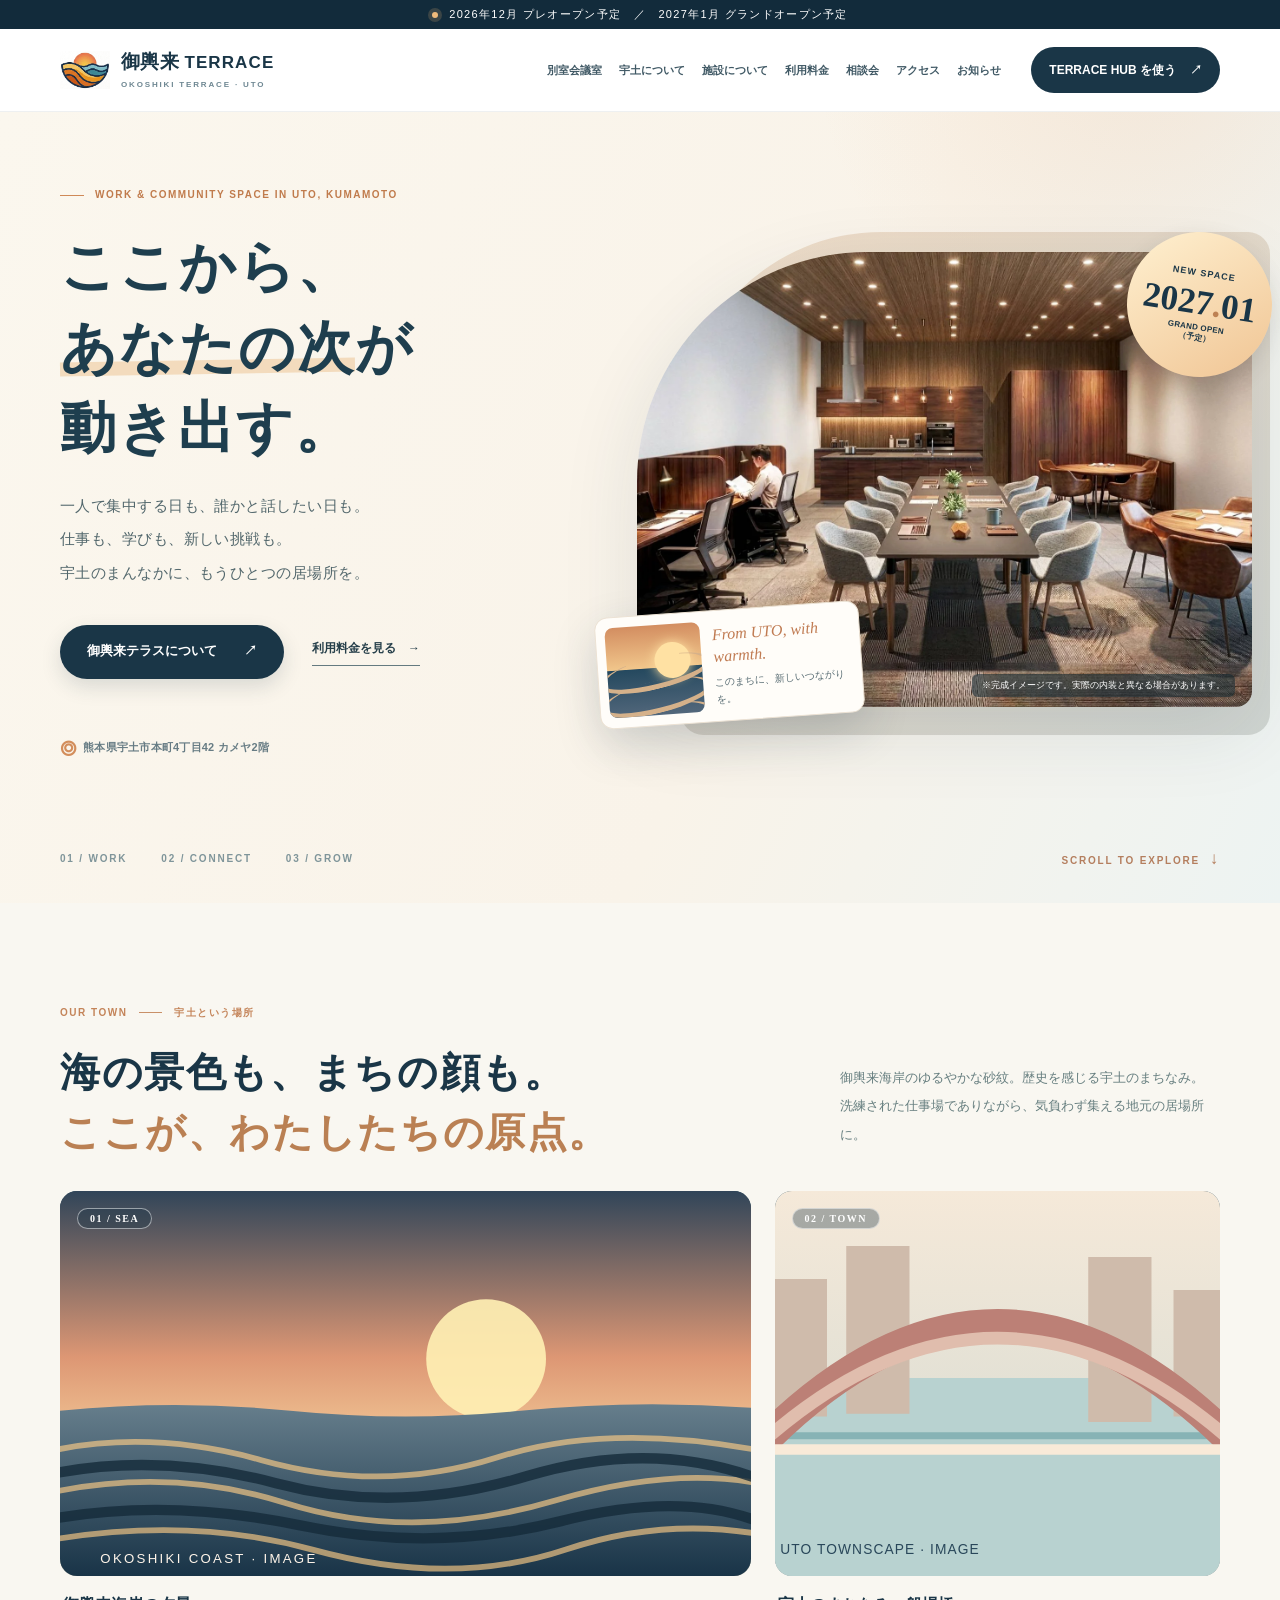
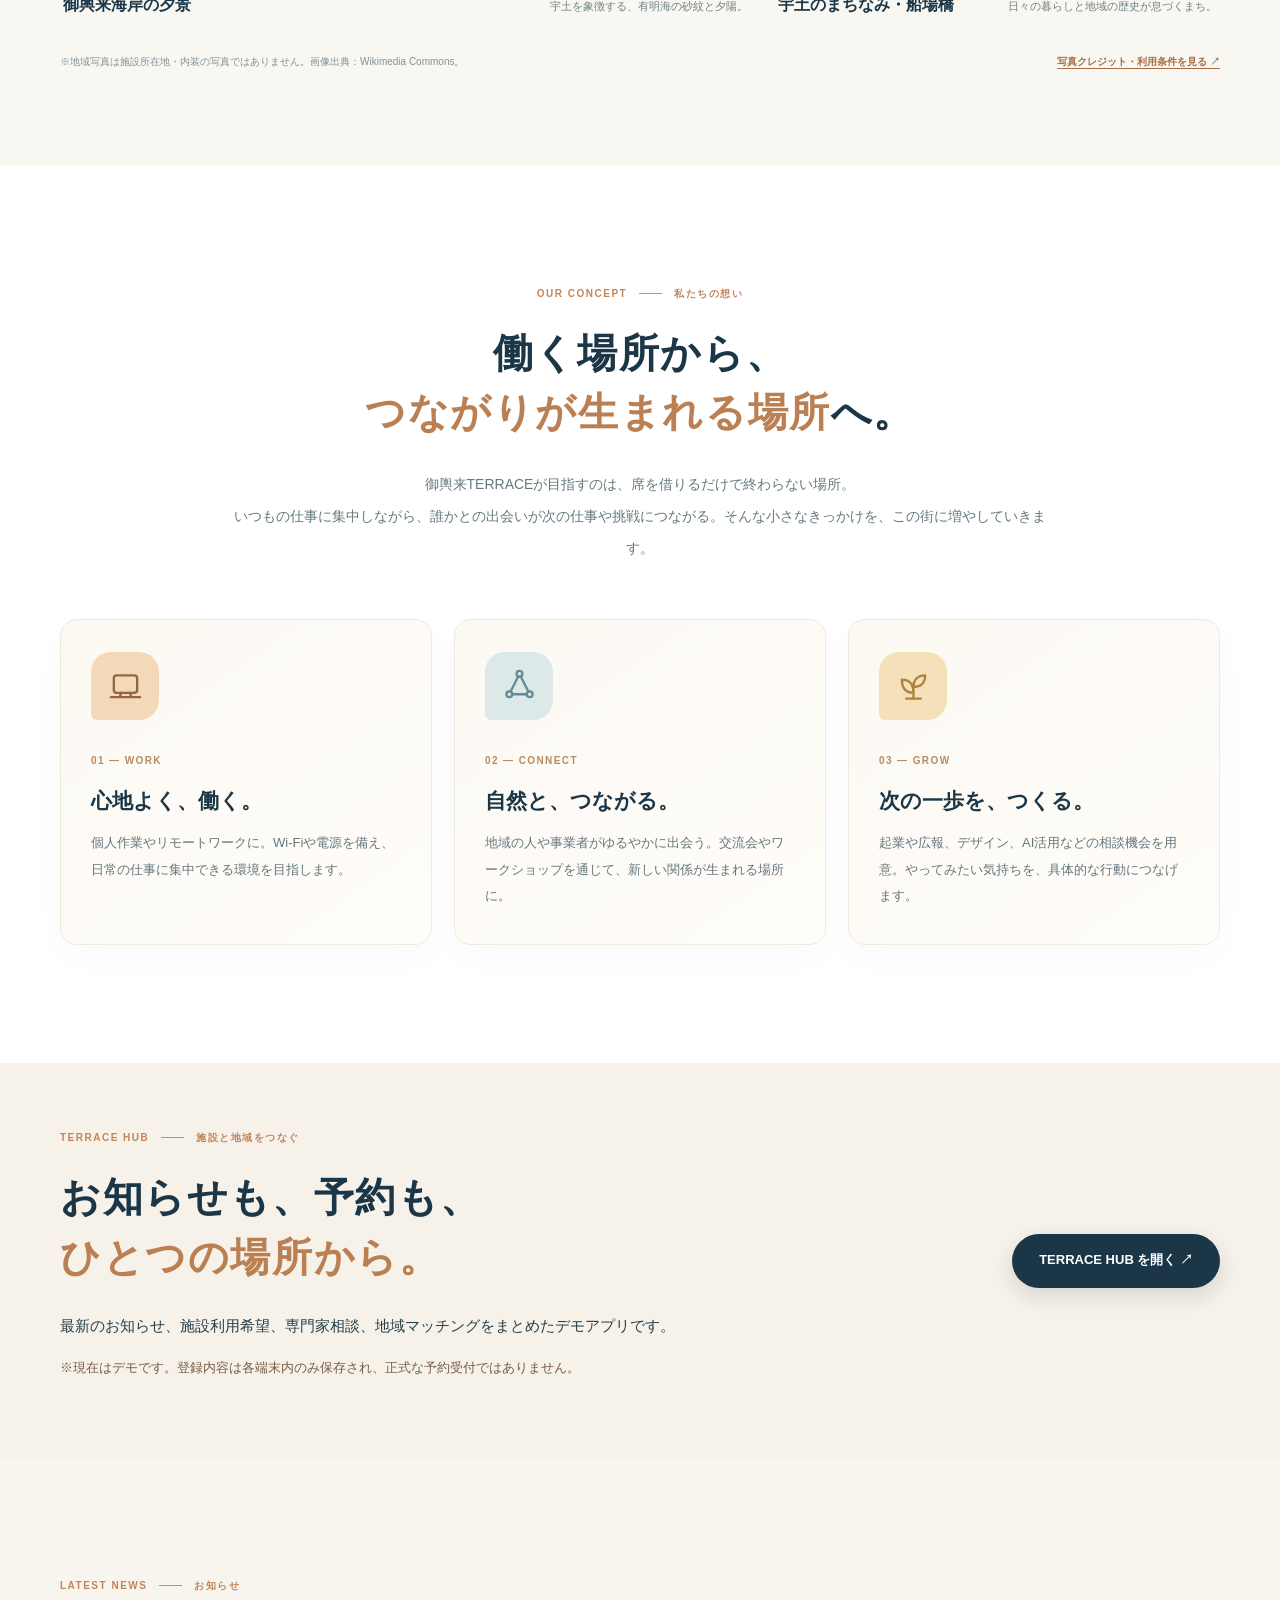
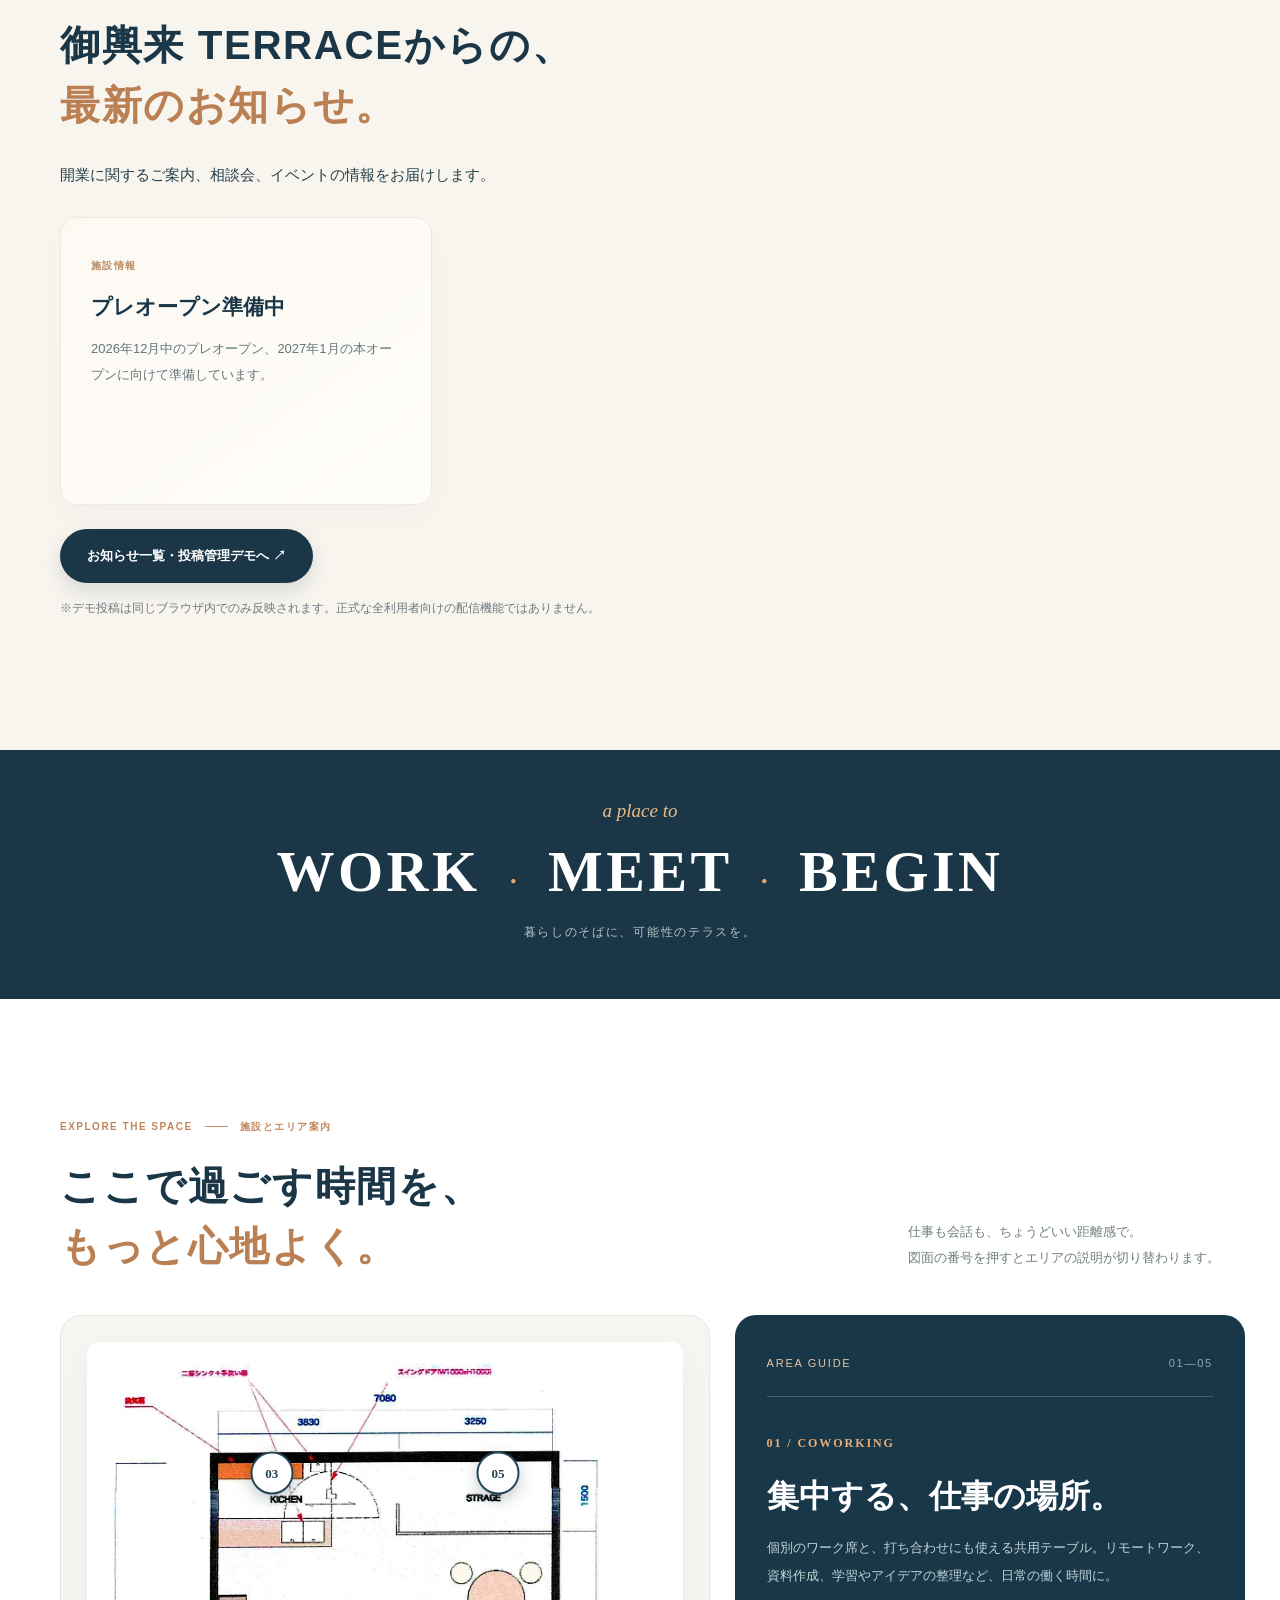
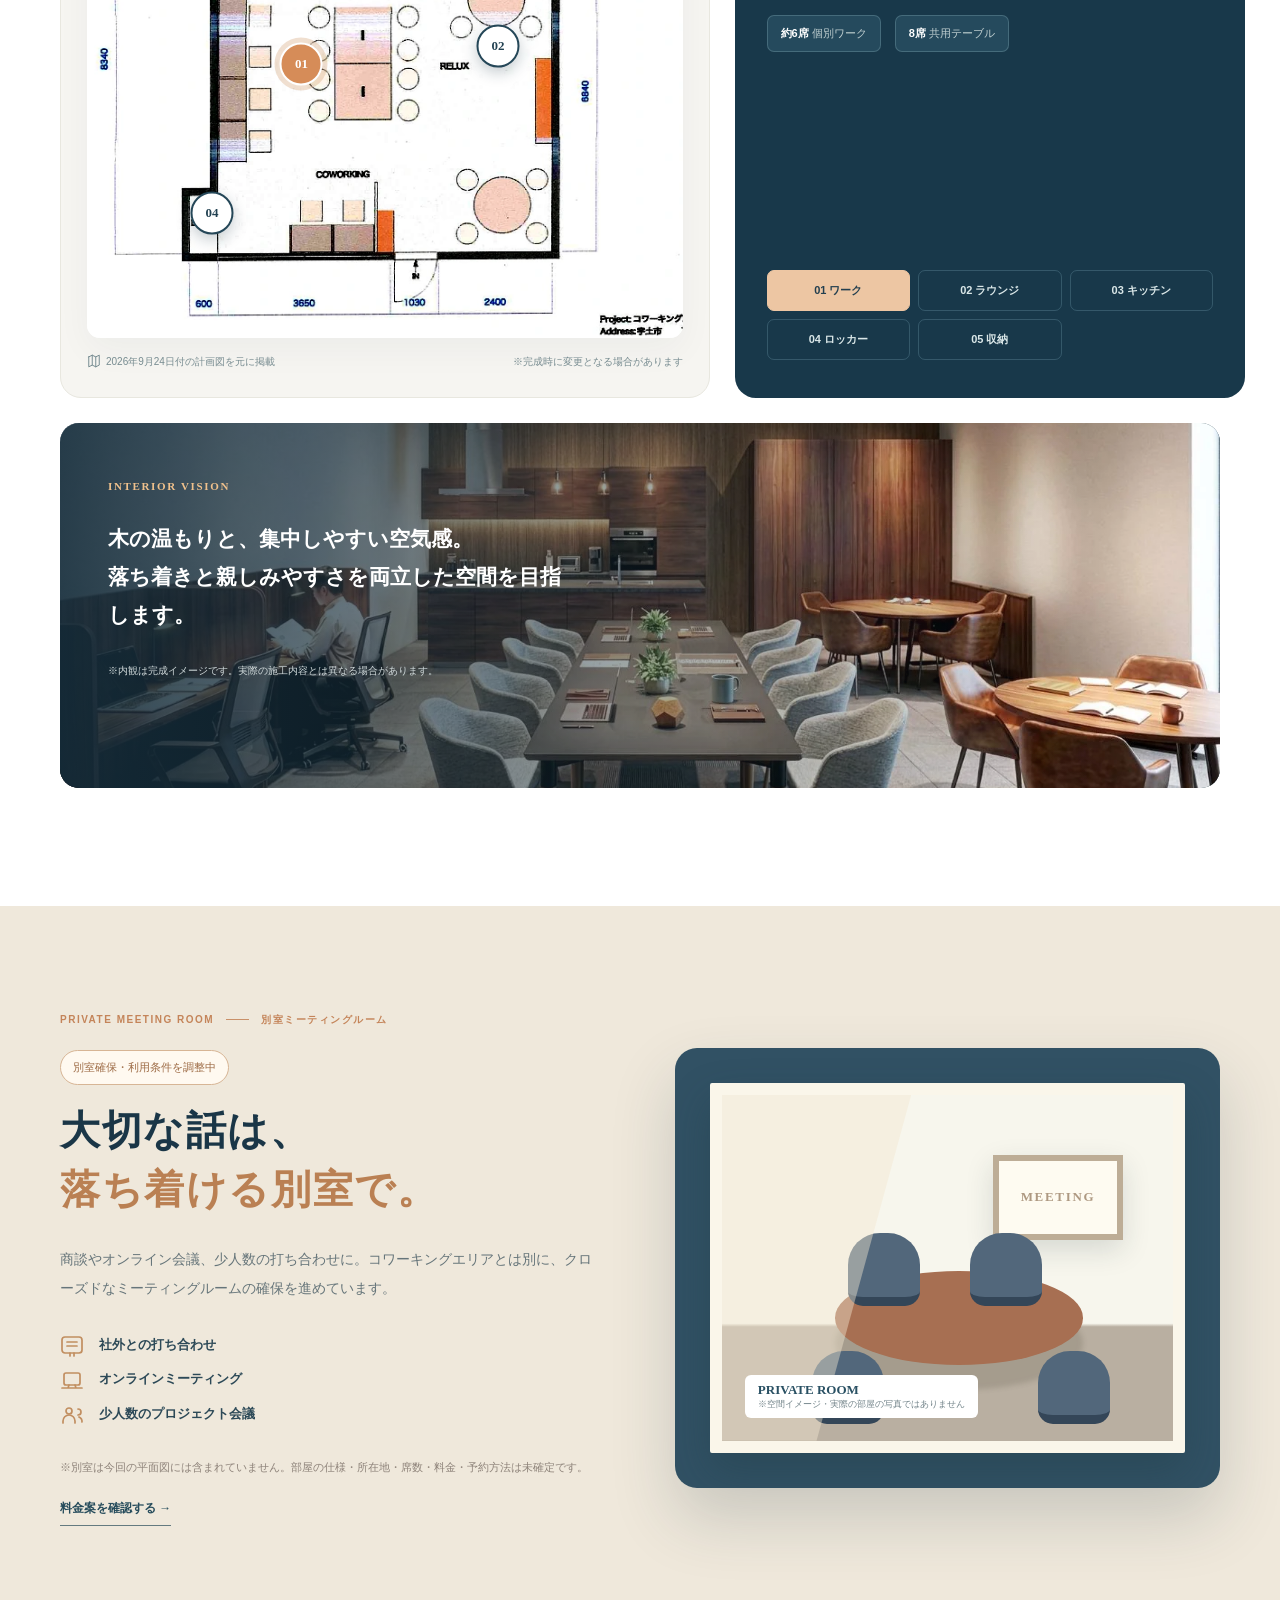
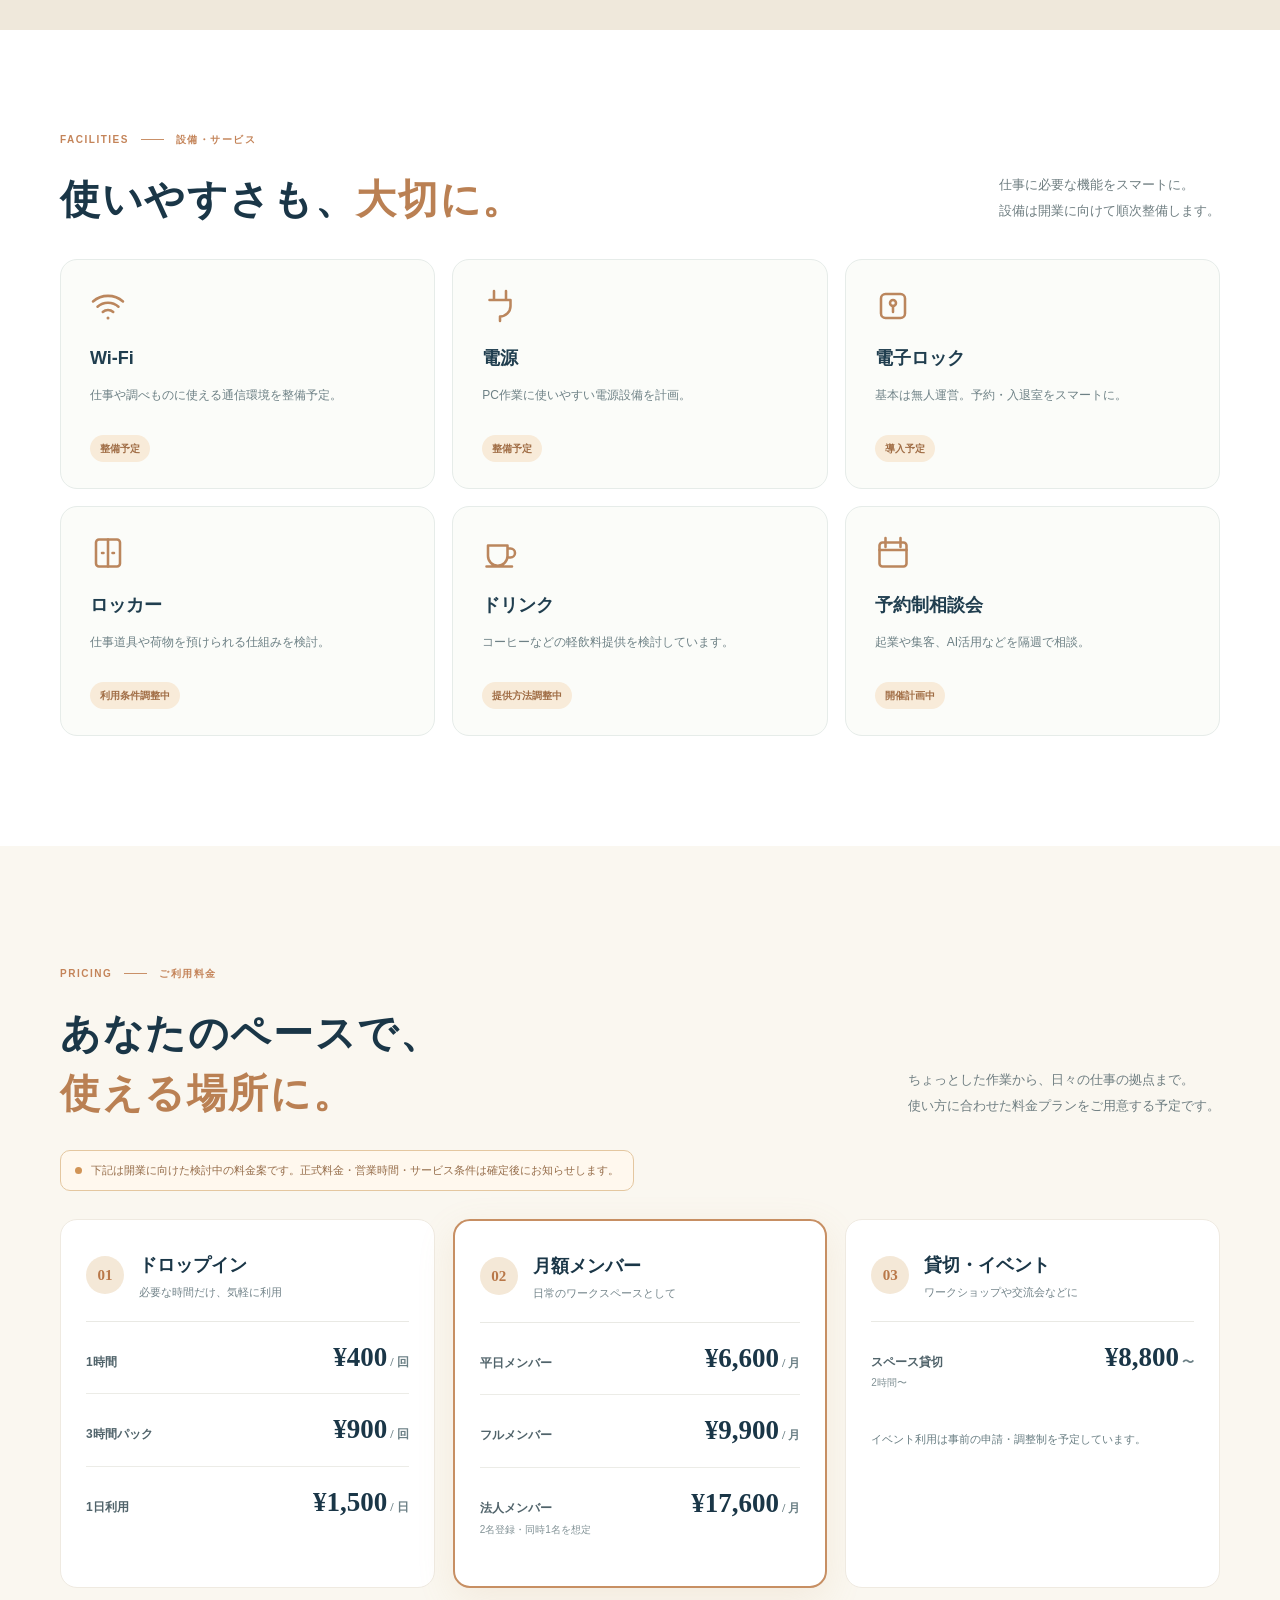
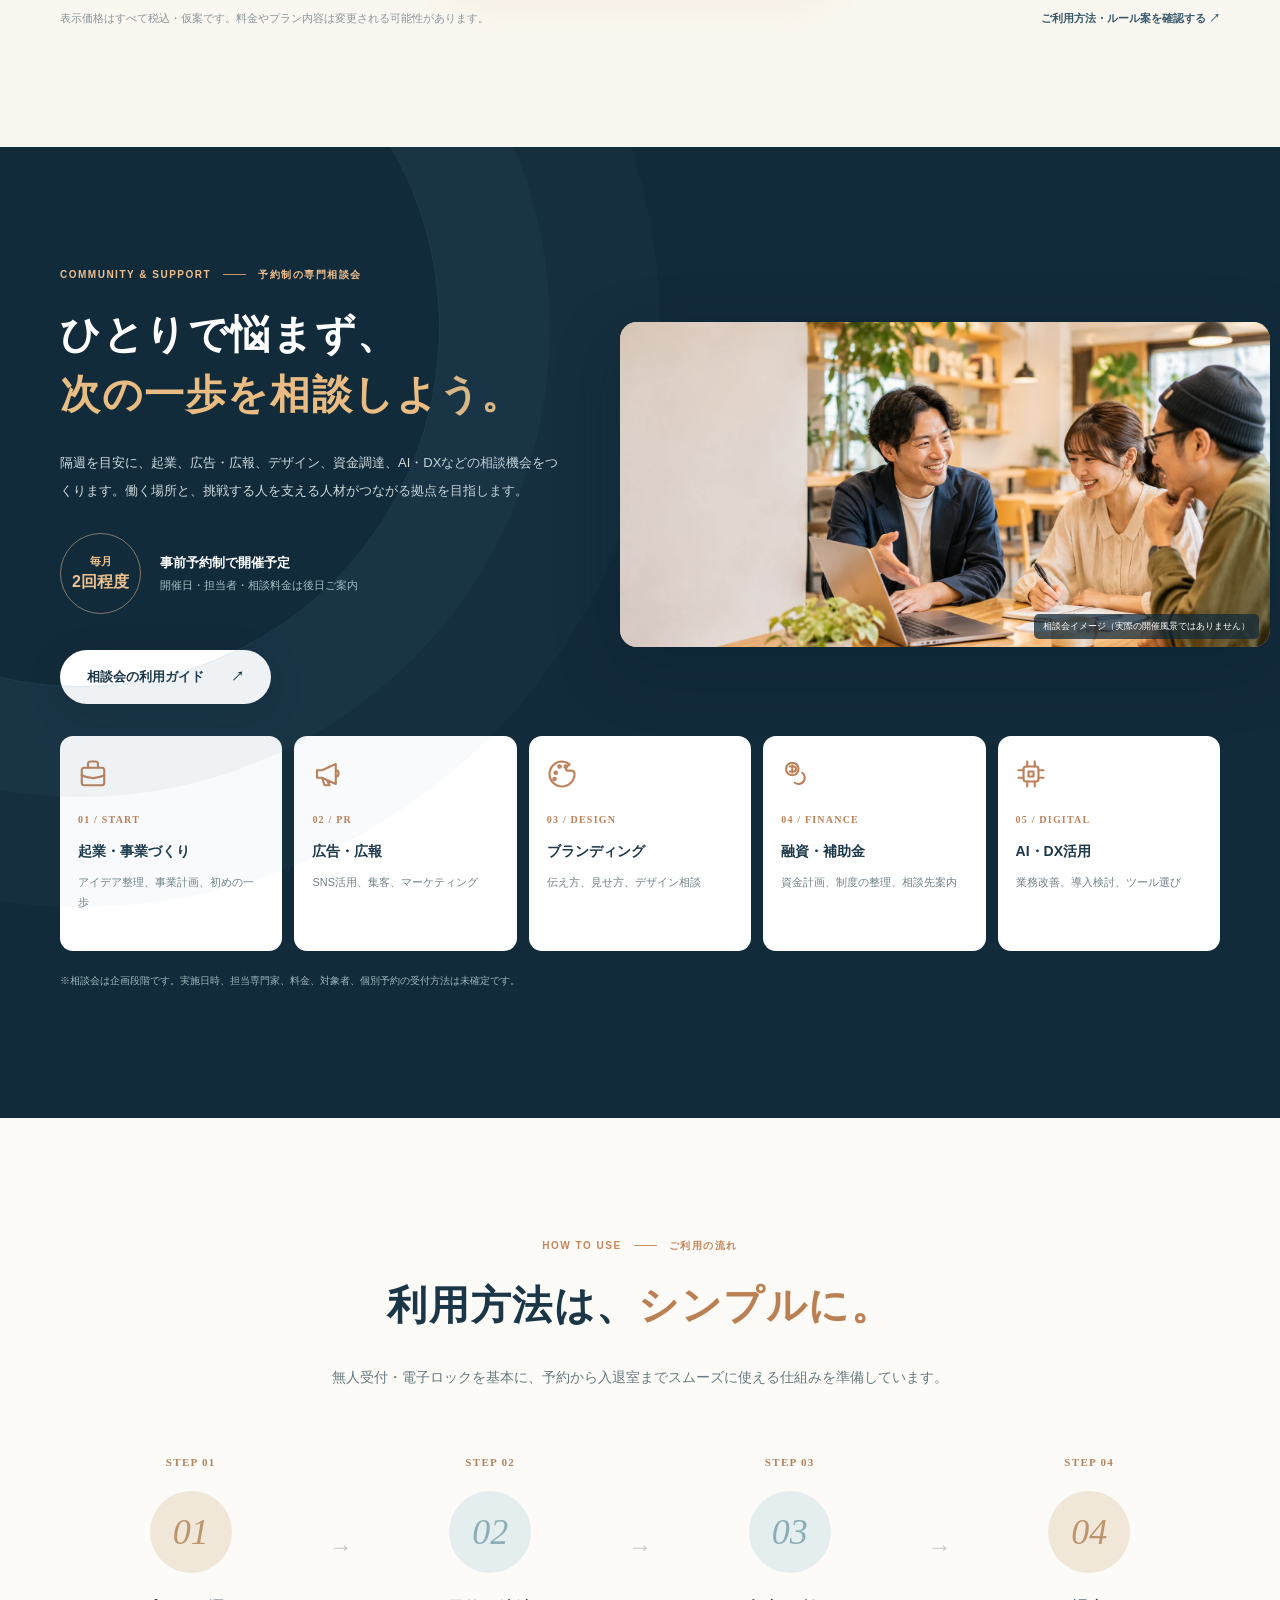
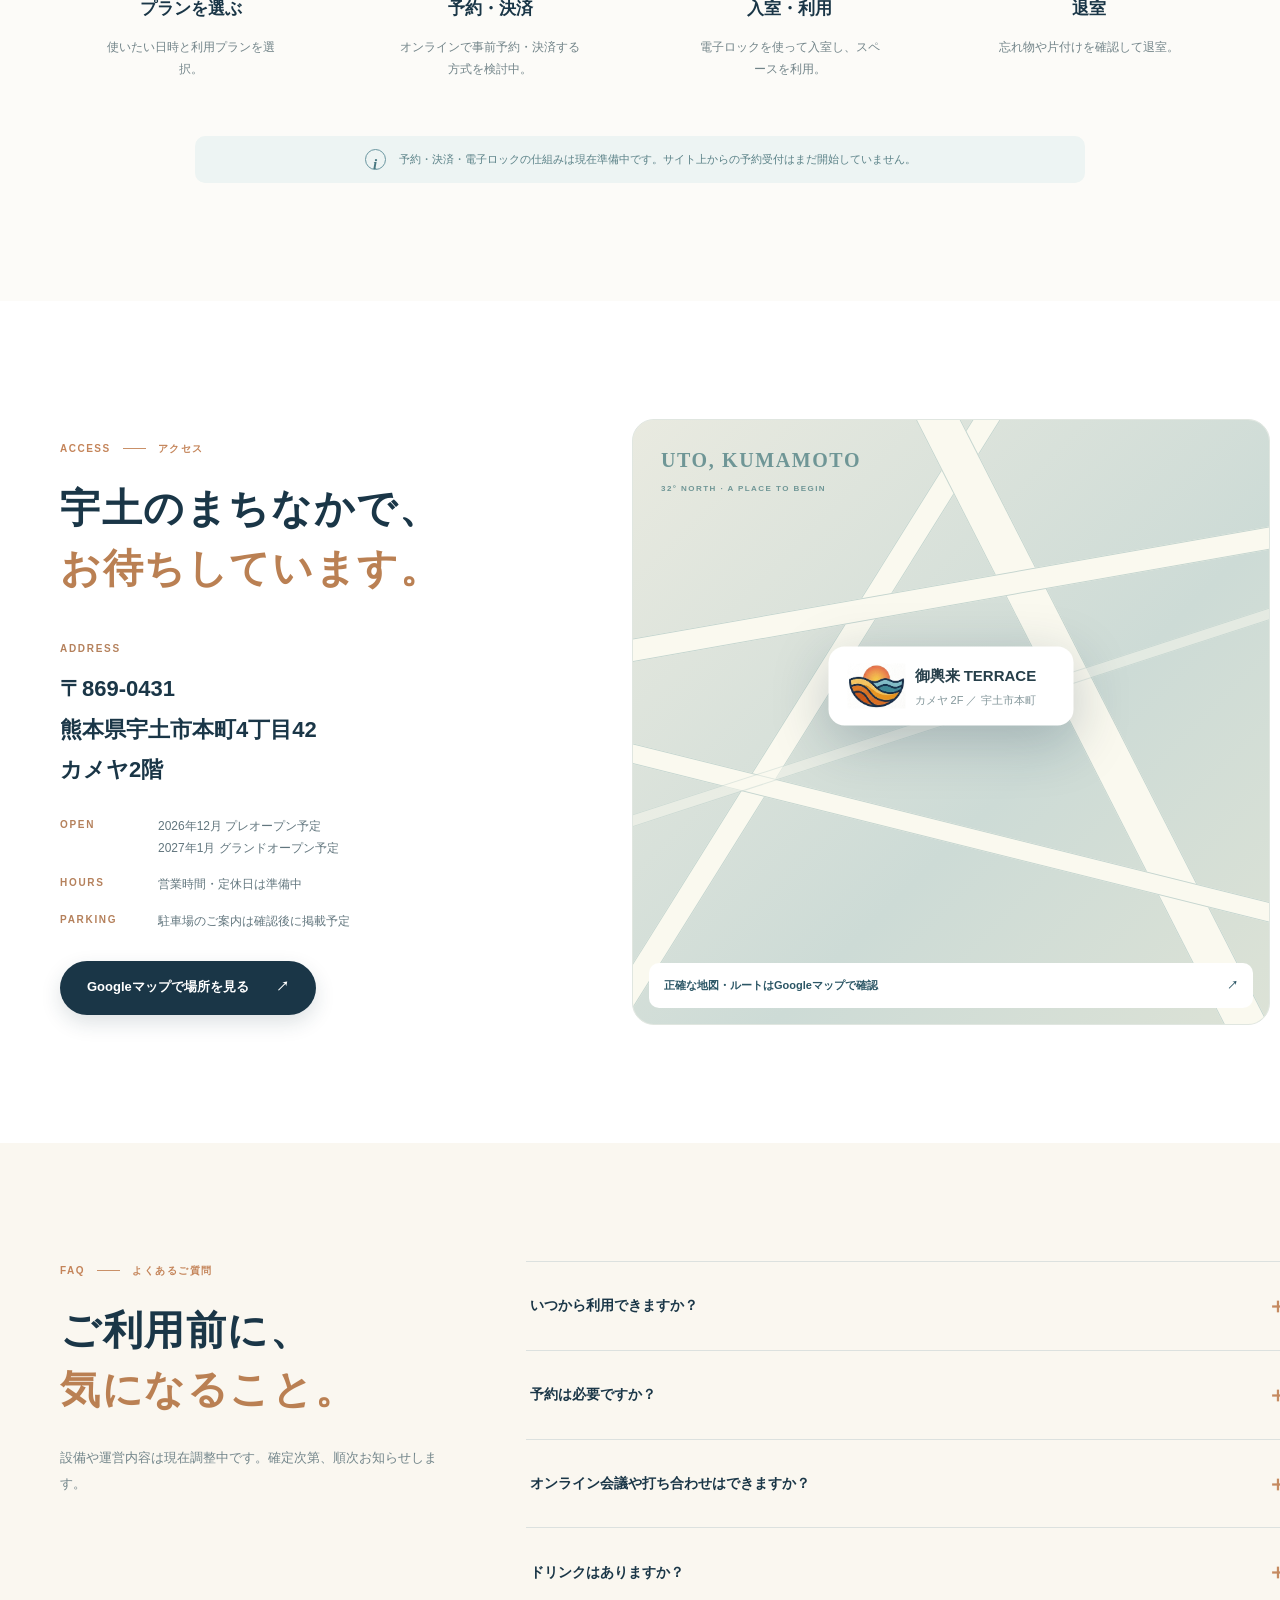
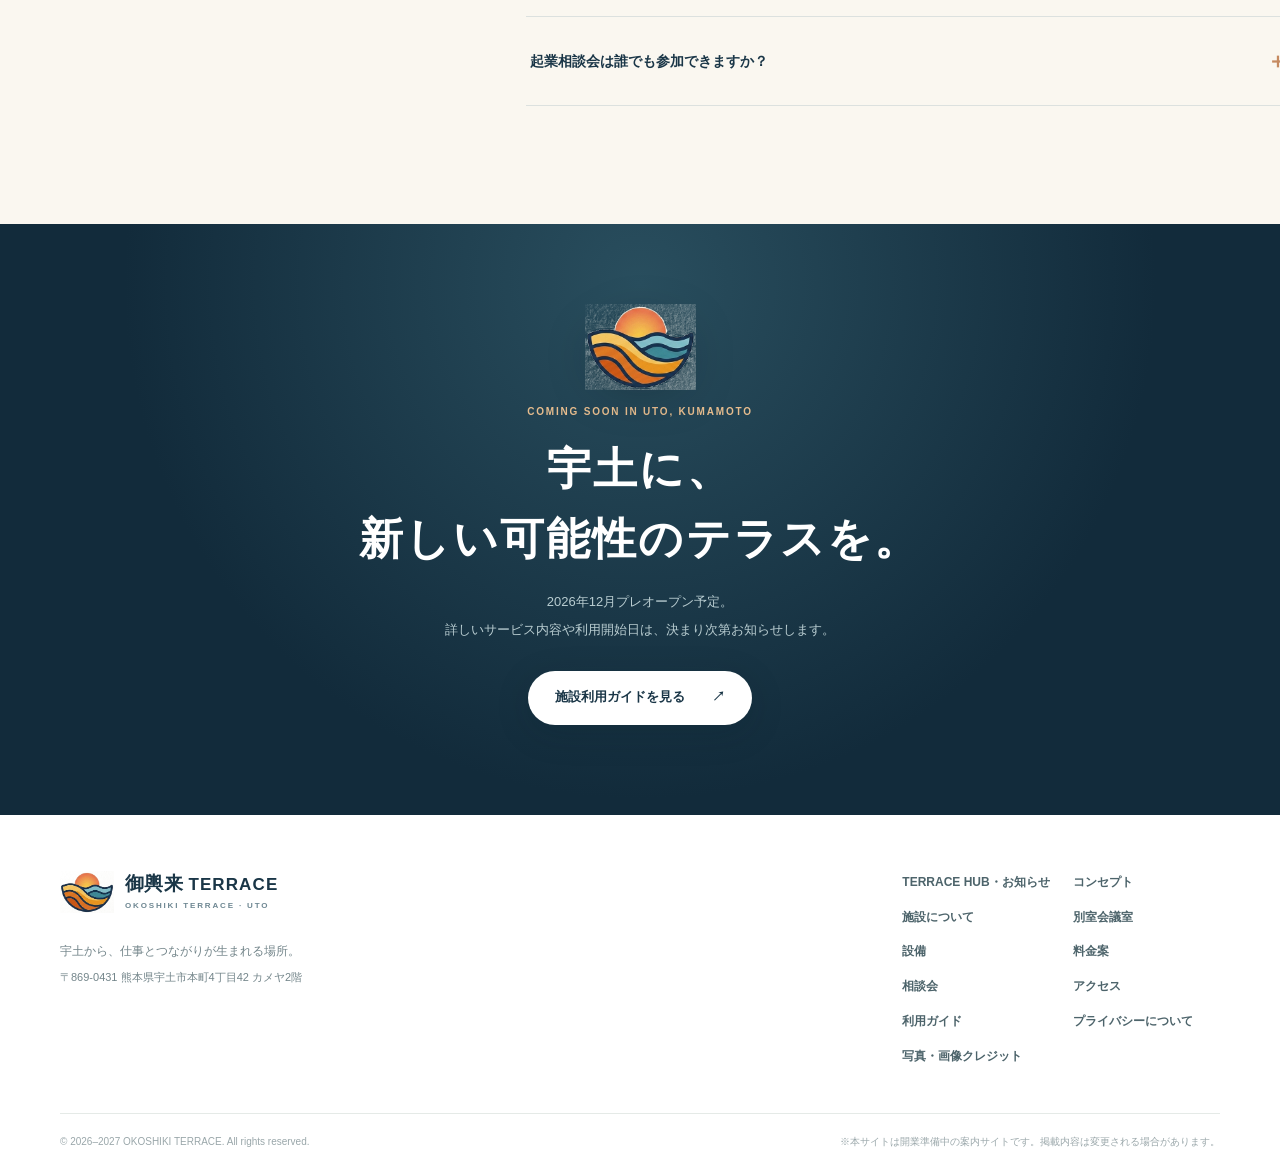
==== commit b9789fb1: "Add on-brand latest news section connected to local demo announcements" ====
--- a/index.html
+++ b/index.html
@@ -25,7 +25,7 @@
 <span class="brand-copy"><span class="brand-ja">御輿来 <b>TERRACE</b></span><span class="brand-en">OKOSHIKI TERRACE · UTO</span></span>
 </a>
 <nav aria-label="メインナビゲーション" class="desktop-nav">
-<a href="#meeting">別室会議室</a><a href="#local">宇土について</a><a href="#space">施設について</a><a href="#pricing">利用料金</a><a href="#consultation">相談会</a><a href="#access">アクセス</a>
+<a href="#meeting">別室会議室</a><a href="#local">宇土について</a><a href="#space">施設について</a><a href="#pricing">利用料金</a><a href="#consultation">相談会</a><a href="#access">アクセス</a><a href="#news">お知らせ</a>
 </nav>
 <a class="header-cta" href="https://jbyk-ctrl.github.io/okoshiki-terrace-hub/app.html">TERRACE HUB を使う <span aria-hidden="true">↗</span></a>
 <button aria-controls="mobileNav" aria-expanded="false" aria-label="メニューを開く" class="menu-toggle" id="menuToggle" type="button"><span></span><span></span><span></span></button>
@@ -70,7 +70,7 @@
 </div>
 </div>
 </section>
-<section class="section hub-link-section" id="hub" style="background:#f6f1e9;padding:65px 0"><div class="wrap" style="display:flex;gap:24px;align-items:center;justify-content:space-between;flex-wrap:wrap"><div><div class="section-kicker">TERRACE HUB <span></span> 施設と地域をつなぐ</div><h2 class="section-title">お知らせも、予約も、<br><em>ひとつの場所から。</em></h2><p>最新のお知らせ、施設利用希望、専門家相談、地域マッチングをまとめたデモアプリです。</p><p style="font-size:13px;color:#785d46">※現在はデモです。登録内容は各端末内のみ保存され、正式な予約受付ではありません。</p></div><a class="btn btn-dark" href="https://jbyk-ctrl.github.io/okoshiki-terrace-hub/app.html">TERRACE HUB を開く ↗</a></div></section><section class="statement-band"><div class="wrap statement-content"><span class="statement-a">a place to</span><strong>WORK <span>・</span> MEET <span>・</span> BEGIN</strong><span class="statement-sub">暮らしのそばに、可能性のテラスを。</span></div></section>
+<section class="section hub-link-section" id="hub" style="background:#f6f1e9;padding:65px 0"><div class="wrap" style="display:flex;gap:24px;align-items:center;justify-content:space-between;flex-wrap:wrap"><div><div class="section-kicker">TERRACE HUB <span></span> 施設と地域をつなぐ</div><h2 class="section-title">お知らせも、予約も、<br><em>ひとつの場所から。</em></h2><p>最新のお知らせ、施設利用希望、専門家相談、地域マッチングをまとめたデモアプリです。</p><p style="font-size:13px;color:#785d46">※現在はデモです。登録内容は各端末内のみ保存され、正式な予約受付ではありません。</p></div><a class="btn btn-dark" href="https://jbyk-ctrl.github.io/okoshiki-terrace-hub/app.html">TERRACE HUB を開く ↗</a></div></section><section class="section" id="news" style="background:#f8f5ef"><div class="wrap"><div class="section-kicker">LATEST NEWS <span></span> お知らせ</div><h2 class="section-title">御輿来 TERRACEからの、<br><em>最新のお知らせ。</em></h2><p>開業に関するご案内、相談会、イベントの情報をお届けします。</p><div id="terraceLatestNews" class="value-grid" style="margin-top:28px"><article class="value-card"><span class="value-num">施設情報</span><h3>プレオープン準備中</h3><p>2026年12月中のプレオープン、2027年1月の本オープンに向けて準備しています。</p></article></div><div style="margin-top:24px"><a class="btn btn-dark" href="app.html">お知らせ一覧・投稿管理デモへ ↗</a></div><p style="font-size:12px;color:#6e7a80;margin-top:14px">※デモ投稿は同じブラウザ内でのみ反映されます。正式な全利用者向けの配信機能ではありません。</p></div></section><section class="statement-band"><div class="wrap statement-content"><span class="statement-a">a place to</span><strong>WORK <span>・</span> MEET <span>・</span> BEGIN</strong><span class="statement-sub">暮らしのそばに、可能性のテラスを。</span></div></section>
 <section aria-labelledby="space-heading" class="section space-section" id="space"><div class="wrap"><div class="section-heading-row room-title-block"><div><div class="section-kicker">EXPLORE THE SPACE <span></span> 施設とエリア案内</div><h2 class="section-title" id="space-heading">ここで過ごす時間を、<br/><em>もっと心地よく。</em></h2></div><p class="section-side-copy">仕事も会話も、ちょうどいい距離感で。<br/>図面の番号を押すとエリアの説明が切り替わります。</p></div>
 <div class="room-showcase"><div class="room-plan"><div class="room-plan-image"><img alt="施設の最新計画平面図。左に個別席、中央に共用テーブル、右に交流席、奥にキッチンと収納、入口付近にロッカーを設ける計画。" height="660" loading="lazy" src="assets/floorplan-2026-sept.webp" width="660"/>
 <button aria-label="コワーキングエリアについて" aria-pressed="true" class="plan-pin active" data-area="work" style="--pin-x:36%;--pin-y:54%" type="button">01</button>
@@ -116,5 +116,5 @@
 <section class="closing-cta"><div class="wrap closing-inner"><img alt="" class="closing-logo" height="100" src="assets/okoshiki-mark.png" width="130"/><div class="closing-kicker">COMING SOON IN UTO, KUMAMOTO</div><h2>宇土に、<br/>新しい可能性のテラスを。</h2><p>2026年12月プレオープン予定。<br/>詳しいサービス内容や利用開始日は、決まり次第お知らせします。</p><a class="btn btn-white" href="guide.html">施設利用ガイドを見る <span aria-hidden="true">↗</span></a></div></section>
 </main>
 <footer class="site-footer"><div class="wrap footer-grid"><div><a class="brand footer-brand" href="index.html"><img alt="" height="42" src="assets/okoshiki-mark.png" width="54"/><span class="brand-copy"><span class="brand-ja">御輿来 <b>TERRACE</b></span><span class="brand-en">OKOSHIKI TERRACE · UTO</span></span></a><p>宇土から、仕事とつながりが生まれる場所。</p><p class="foot-address">〒869-0431 熊本県宇土市本町4丁目42 カメヤ2階</p></div><div class="footer-nav"><a href="https://jbyk-ctrl.github.io/okoshiki-terrace-hub/app.html">TERRACE HUB・お知らせ</a><a href="#concept">コンセプト</a><a href="#space">施設について</a><a href="#meeting">別室会議室</a><a href="#amenities">設備</a><a href="#pricing">料金案</a><a href="#consultation">相談会</a><a href="#access">アクセス</a><a href="guide.html">利用ガイド</a><a href="privacy.html">プライバシーについて</a><a href="credits.html">写真・画像クレジット</a></div></div><div class="wrap footer-bottom"><span>© 2026–2027 OKOSHIKI TERRACE. All rights reserved.</span><span>※本サイトは開業準備中の案内サイトです。掲載内容は変更される場合があります。</span></div></footer>
-</body>
+<script>(function(){try{var d=JSON.parse(localStorage.getItem("terrace_hub_pages_demo_v2")||"{}");var arr=(d.news||[]).filter(function(n){return n.published}).sort(function(a,b){return Number(b.pinned)-Number(a.pinned)||String(b.date).localeCompare(String(a.date))}).slice(0,3);if(!arr.length)return;var p=document.getElementById("terraceLatestNews");if(!p)return;p.replaceChildren();arr.forEach(function(n){var c=document.createElement("article");c.className="value-card";var k=document.createElement("span");k.className="value-num";k.textContent=(n.category||"お知らせ")+" · "+(n.date||"");var h=document.createElement("h3");h.textContent=n.title||"";var t=document.createElement("p");t.textContent=n.body||"";c.append(k,h,t);p.append(c)})}catch(e){}})();</script></body>
 </html>
--- a/css/style.css
+++ b/css/style.css
@@ -0,0 +1,35 @@
+:root{--navy:#1a3647;--navy-deep:#122b3b;--navy-dark:#102838;--cream:#faf7f0;--warm:#f7f0e5;--sand:#eaddc8;--text:#263f4a;--muted:#61747c;--orange:#e29b5c;--gold:#e6bd7c;--sky:#86abb7;--line:#e7e5df;--white:#fff;--radius:18px;--shadow:0 22px 80px rgba(24,53,69,.11)}
+*,*::before,*::after{box-sizing:border-box}html{scroll-behavior:smooth;scroll-padding-top:92px}body{margin:0;background:#fff;color:var(--text);font-family:-apple-system,BlinkMacSystemFont,"Hiragino Kaku Gothic ProN","Hiragino Sans","Yu Gothic",Meiryo,sans-serif;font-size:15px;line-height:1.9;-webkit-font-smoothing:antialiased}img{display:block;max-width:100%}a{color:inherit;text-decoration:none}button{font:inherit}button,a{ -webkit-tap-highlight-color:transparent }a:focus-visible,button:focus-visible,summary:focus-visible{outline:3px solid var(--orange);outline-offset:5px}.wrap{width:min(1160px,calc(100% - 64px));margin-inline:auto}.skip-link{position:absolute;left:16px;top:-100px;z-index:200;padding:8px 18px;background:#fff}.skip-link:focus{top:12px}.announcement{min-height:29px;display:flex;justify-content:center;align-items:center;gap:11px;background:var(--navy-deep);color:#fff;font-size:11px;letter-spacing:.12em;text-align:center;padding:4px 12px;line-height:1.5}.announcement-dot{width:6px;height:6px;border-radius:100%;background:#f0ba7b;box-shadow:0 0 0 4px rgba(240,186,123,.18);flex:none}.site-header{position:sticky;top:0;z-index:100;background:rgba(255,255,255,.95);border-bottom:1px solid rgba(31,54,71,.075);backdrop-filter:blur(16px)}.header-inner{display:flex;align-items:center;min-height:82px;gap:20px}.brand{display:inline-flex;align-items:center;gap:11px;flex-shrink:0}.brand-symbol{object-fit:contain}.brand-copy{display:flex;flex-direction:column;line-height:1.2}.brand-ja{font-size:19px;font-weight:750;letter-spacing:.015em;color:var(--navy)}.brand-ja b{font-size:17px;letter-spacing:.065em;font-weight:800}.brand-en{font-size:8px;letter-spacing:.23em;color:#6e8792;margin-top:6px;font-weight:600}.desktop-nav{display:flex;align-items:center;justify-content:center;gap:26px;margin-left:auto}.desktop-nav a{color:#405965;font-size:12px;font-weight:700;white-space:nowrap;transition:color .2s}.desktop-nav a:hover{color:#c98150}.header-cta{display:inline-flex;align-items:center;justify-content:center;gap:14px;font-size:12px;font-weight:700;color:white;background:var(--navy);border-radius:99px;padding:12px 18px;margin-left:10px;white-space:nowrap;transition:transform .2s,background .2s}.header-cta:hover,.btn:hover{transform:translateY(-2px)}.header-cta:hover{background:#345568}.menu-toggle,.mobile-nav{display:none}
+.hero{background:linear-gradient(115deg,#fbf7ee 0%,#f9f3e9 60%,#edf3f2 100%);position:relative;overflow:hidden}.hero-glow{position:absolute;width:660px;height:660px;border-radius:50%;right:-190px;top:-400px;background:radial-gradient(circle,#e3aa7c2b,transparent 70%);pointer-events:none}.hero-grid{min-height:670px;display:grid;grid-template-columns:47% 53%;gap:32px;align-items:center;padding-top:64px;padding-bottom:60px}.hero-copy{position:relative;z-index:2;padding:10px 0 22px}.eyebrow{display:flex;align-items:center;gap:11px;color:#c07b4c;font-size:10px;letter-spacing:.15em;font-weight:800;line-height:1.8}.tiny-line{width:24px;height:1px;background:#cf8957}.hero h1{margin:23px 0 20px;font-size:clamp(40px,4.4vw,65px);line-height:1.43;letter-spacing:.04em;color:#1e3e4e;font-weight:800}.hero-emphasis{position:relative;z-index:0;white-space:nowrap}.hero-emphasis:after{position:absolute;content:"";height:14px;left:0;right:0;bottom:5px;background:#e9b87f70;z-index:-1;transform:rotate(-1deg)}.hero-lead{font-size:15px;line-height:2.25;color:#52676c;letter-spacing:.03em;margin:0 0 35px}.hero-actions{display:flex;align-items:center;gap:28px;flex-wrap:wrap}.btn{display:inline-flex;align-items:center;justify-content:center;gap:27px;border-radius:99px;padding:15px 27px;font-size:13px;font-weight:750;line-height:1.45;min-height:54px;transition:transform .2s,box-shadow .2s;white-space:nowrap}.btn-dark{background:var(--navy);color:#fff;box-shadow:0 8px 20px #1a364725}.btn-dark:hover{box-shadow:0 13px 26px #1a364738}.btn-white{background:white;color:var(--navy);box-shadow:0 8px 35px #06182426}.btn-white:hover{box-shadow:0 14px 39px #06182440}.text-link{display:inline-flex;align-items:center;gap:12px;font-size:12px;font-weight:800;border-bottom:1px solid #647a80;padding-bottom:5px}.text-link:hover,.link-with-arrow:hover{color:#c57944}.hero-location{display:flex;align-items:center;gap:7px;font-size:11px;color:#677c84;margin-top:55px;font-weight:600;letter-spacing:.02em}.pin-ring{font-size:27px;color:#d38e5c;line-height:1}.hero-visual{position:relative;width:100%;align-self:center;padding:20px 0 20px 0}.hero-visual-back{position:absolute;background:linear-gradient(150deg,#e5c6a6,#b3b9b4);inset:0 -18px -8px 44px;border-radius:200px 22px 22px 22px;opacity:.52}.hero-image{width:100%;height:455px;object-fit:cover;object-position:center;border-radius:230px 16px 16px 16px;position:relative;box-shadow:var(--shadow)}.hero-image-note{position:absolute;right:17px;bottom:30px;background:rgba(24,44,53,.58);border-radius:6px;padding:5px 10px;color:#fff;font-size:9px;line-height:1.4}.hero-stamp{position:absolute;right:-20px;top:0;width:145px;height:145px;display:flex;flex-direction:column;justify-content:center;align-items:center;transform:rotate(9deg);background:linear-gradient(140deg,#fff1d1,#f0c493);color:var(--navy);border-radius:100%;box-shadow:0 9px 22px #433b3427;text-align:center}.hero-stamp>span{font-size:9px;letter-spacing:.12em;font-weight:800}.hero-stamp>b{font-family:Georgia,serif;font-size:35px;line-height:1.15}.hero-stamp>b span{color:#bd8153}.hero-stamp small{font-size:8px;font-weight:800;line-height:1.3;letter-spacing:.03em}.hero-bottom{display:flex;gap:34px;align-items:center;padding-bottom:28px;color:#7f959a;font-size:10px;font-weight:800;letter-spacing:.18em}.scroll-note{margin-left:auto;color:#b47e5e}.scroll-note span{font-size:17px;margin-left:5px}
+.section{padding:118px 0}.section-intro{max-width:820px}.section-intro.centered{text-align:center;margin:0 auto 54px}.section-kicker{display:flex;align-items:center;gap:12px;color:#c48459;font-size:10px;letter-spacing:.15em;font-weight:800;margin-bottom:21px}.section-kicker>span{width:23px;height:1px;background:#c99068;flex:none}.section-intro .section-kicker{justify-content:center}.section-title{color:var(--navy);font-weight:800;font-size:clamp(31px,3.15vw,46px);line-height:1.48;letter-spacing:.04em;margin:0 0 25px}.section-title em{font-style:normal;color:#ba8053}.section-intro>p{font-size:14px;line-height:2.3;color:#65797e}.value-grid{display:grid;grid-template-columns:repeat(3,1fr);gap:22px}.value-card{background:#fbf9f4;border-radius:17px;padding:32px 30px 34px;min-height:288px;border:1px solid #f0e9dd;transition:transform .25s}.value-card:hover{transform:translateY(-5px)}.value-icon{display:grid;place-items:center;width:55px;height:55px;border-radius:17px 17px 17px 5px;background:#f4d9b9;color:#956445;font-family:Georgia,serif;font-size:28px;font-style:italic;font-weight:700;margin-bottom:25px}.value-icon.cool{background:#dce9e8;color:#628d96}.value-icon.sunny{background:#f4e1ba;color:#aa843c}.value-num{font-size:10px;letter-spacing:.14em;color:#b88b63;font-weight:800}.value-card h3{font-size:21px;color:var(--navy);margin:8px 0 9px}.value-card p{font-size:13px;line-height:2.05;color:#64767d;margin:0}.statement-band{background:var(--navy);color:#fff;padding:50px 0 55px;overflow:hidden}.statement-content{display:flex;flex-direction:column;align-items:center;gap:6px;text-align:center}.statement-a{font:italic 19px Georgia,serif;color:#ecbd87}.statement-content strong{font:700 clamp(29px,5vw,58px) Georgia,serif;line-height:1.5;letter-spacing:.06em}.statement-content strong span{color:#e3a571;font:300 28px sans-serif}.statement-sub{font-size:12px;letter-spacing:.14em;color:#b6c5c7}
+.space-section{background:#fff}.space-layout{display:grid;grid-template-columns:51% 49%;gap:60px;align-items:center}.space-gallery{display:grid;gap:14px;position:relative}.space-photo{position:relative}.space-photo img{width:100%;height:400px;object-fit:cover;border-radius:16px;box-shadow:var(--shadow)}.photo-badge{position:absolute;left:16px;bottom:16px;background:#fffdf5eb;font-size:9px;letter-spacing:.08em;border-radius:7px;padding:7px 11px;color:#5f6c71;font-weight:700}.space-sketch{position:absolute;width:54%;bottom:-49px;right:-18px;background:#fff;padding:10px;border-radius:10px;box-shadow:0 14px 35px #1f3e4b30;transform:rotate(2deg)}.space-sketch img{width:100%;height:152px;object-fit:contain;background:#fff}.space-sketch span{display:block;text-align:center;font-size:9px;color:#8b9a9c}.space-copy{padding:10px 2px 15px 0}.space-copy>.section-title{margin-bottom:22px}.space-copy>p{font-size:13px;color:#687b80;line-height:2.2}.seat-stats{display:grid;grid-template-columns:repeat(3,1fr);gap:9px;border-top:1px solid var(--line);border-bottom:1px solid var(--line);padding:27px 0;margin:28px 0 8px}.seat-stats>div{display:flex;flex-direction:column;gap:2px}.seat-stats b{font-size:13px;color:var(--navy)}.seat-stats b span{font:700 30px Georgia,serif}.seat-stats small{font-size:11px;color:#6d8085}.space-copy .note{font-size:10px;line-height:1.8;color:#8c9697;margin-top:12px}.feature-pills{display:flex;gap:9px;flex-wrap:wrap;margin-top:26px}.feature-pills span{background:#eef3f1;color:#50737f;border-radius:99px;padding:5px 12px;font-size:10px;font-weight:700}.space-copy .subnote{font-size:10px;color:#92a0a3}
+.pricing-section{background:var(--cream)}.section-heading-row{display:flex;align-items:end;justify-content:space-between;gap:24px;margin-bottom:26px}.section-heading-row .section-title{margin-bottom:0}.section-side-copy{font-size:13px;color:#6e7d80;line-height:2;margin:0 0 5px;max-width:350px}.notice-pill{display:inline-flex;align-items:center;gap:9px;border:1px solid #e4c7a0;background:#fff8ee;border-radius:10px;padding:9px 14px;color:#956c49;font-size:11px;margin-bottom:28px}.notice-dot{background:#d19456;width:7px;height:7px;border-radius:50%;flex:none}.pricing-groups{display:grid;grid-template-columns:repeat(3,1fr);gap:18px}.pricing-group{background:#fff;border-radius:17px;padding:28px 25px 27px;border:1px solid #efeae1;min-height:351px}.pricing-group.featured{border:2px solid #c78f63;box-shadow:0 12px 37px #cda06c24}.group-title{display:flex;gap:15px;align-items:center;padding-bottom:18px;border-bottom:1px solid #e9e9e4}.group-icon{width:38px;height:38px;display:grid;place-items:center;background:#f4e8d7;color:#b97849;border-radius:100%;font:700 15px Georgia,serif;flex:none}.group-title h3{font-size:18px;margin:0;color:var(--navy)}.group-title p{margin:0;font-size:11px;color:#73848a}.price-list>div{display:flex;justify-content:space-between;align-items:baseline;gap:5px;border-bottom:1px solid #ecece7;padding:20px 0}.price-list>div:last-child{border-bottom:none}.price-list>div>span{font-size:12px;font-weight:700;color:#50636a}.price-list>div>span small{display:block;font-weight:400;font-size:10px;color:#829296}.price-list strong{white-space:nowrap;font:700 27px Georgia,serif;color:var(--navy)}.price-list strong small{font-size:12px;font-family:inherit;color:#6c8086}.price-detail{font-size:11px;color:#687d82;padding-top:6px}.pricing-foot{display:flex;align-items:center;justify-content:space-between;gap:20px;margin-top:20px;color:#89959a;font-size:11px}.link-with-arrow{font-weight:800;color:#36596a;white-space:nowrap}
+.consultation-section{background:var(--navy-deep);color:#fff;position:relative;overflow:hidden}.consultation-section:before{content:"";position:absolute;left:-280px;top:-180px;width:720px;height:720px;border-radius:50%;border:1px solid #58819730;box-shadow:0 0 0 110px #58819710,0 0 0 220px #5881970b;pointer-events:none}.consultation-layout{display:grid;grid-template-columns:43% 57%;gap:60px;align-items:center;position:relative}.section-kicker.light{color:#f0bf8d}.light-title{color:#fff}.light-title em{color:#e8bc83}.consultation-copy>p{line-height:2.25;color:#bdcdd0;font-size:14px;margin:23px 0 30px}.consultation-schedule{display:flex;align-items:center;gap:19px;margin:28px 0 36px;font-size:13px;line-height:1.7;font-weight:700}.schedule-bubble{border:1px solid #f1c49380;width:81px;height:81px;border-radius:50%;display:flex;align-items:center;justify-content:center;flex-direction:column;font-size:11px;line-height:1.45;color:#edc18f;flex:none}.schedule-bubble b{font-size:16px}.consultation-schedule small{font-size:11px;color:#a5bfc5;font-weight:500}.consultation-panel{background:#fff;border-radius:20px;color:var(--navy);padding:35px 34px 18px;box-shadow:0 28px 80px #06182426}.panel-kicker{display:block;font-size:11px;font-weight:800;letter-spacing:.19em;color:#c3916c;margin-bottom:12px}.topic-row{display:grid;grid-template-columns:27px 1fr 20px;align-items:center;gap:16px;padding:18px 0;border-bottom:1px solid #e8eeec}.topic-number{font-family:Georgia,serif;color:#ce9972;font-size:13px}.topic-row h3{margin:0;font-size:15px}.topic-row p{margin:2px 0 0;font-size:11px;color:#7a8c92;line-height:1.65}.topic-row>span:last-child{color:#aebfc3}.panel-foot{color:#839399;font-size:10px;line-height:1.7;margin-top:16px}
+.howto-section{background:#fcfbf8}.steps{display:flex;align-items:flex-start;justify-content:center;gap:7px;margin-top:42px}.step{flex:1;text-align:center}.step>span{font:700 11px Georgia,serif;color:#b1825c;letter-spacing:.12em}.step-art{background:#f0e7d8;color:#bc956c;border-radius:100%;width:82px;height:82px;display:grid;place-items:center;font:italic 36px Georgia,serif;margin:16px auto 20px}.step:nth-of-type(3) .step-art,.step:nth-of-type(5) .step-art{background:#e5eeee;color:#8baeb6}.step h3{font-size:17px;margin:0;color:var(--navy)}.step p{color:#728489;font-size:12px;line-height:1.85;margin:10px auto 0;max-width:180px}.step-arrow{font-size:24px;color:#c5c8c2;margin-top:77px;flex:none}.info-line{display:flex;align-items:center;gap:13px;justify-content:center;margin:56px auto 0;background:#edf4f3;padding:13px 19px;border-radius:10px;max-width:890px}.circle-info{display:grid;place-items:center;border:1px solid #6a96a0;border-radius:50%;height:21px;width:21px;font-style:italic;font-weight:700;font-family:Georgia,serif;flex:none;color:#477780}.info-line p{margin:0;font-size:11px;color:#5a8187}
+.access-section{background:#fff}.access-layout{display:grid;grid-template-columns:45% 55%;gap:50px;align-items:stretch}.access-copy{padding:20px 10px 10px 0}.address-block{margin:35px 0 24px}.address-block>span,.access-meta span{font-size:10px;color:#b5815c;letter-spacing:.17em;font-weight:800}.address-block address{font-style:normal;color:var(--navy);font-size:22px;font-weight:750;line-height:1.85;margin-top:7px}.access-meta{display:grid;gap:14px;margin-bottom:29px}.access-meta>div{display:grid;grid-template-columns:92px 1fr;gap:6px;align-items:start}.access-meta p{margin:0;color:#62767e;font-size:12px;line-height:1.85}.access-map{position:relative;overflow:hidden;border-radius:22px;min-height:492px;background:#e8ece6;border:1px solid #e0e6e0}.map-grain{position:absolute;inset:0;background:linear-gradient(135deg,#e9eae0,#cddbd6 60%,#dce2d6),radial-gradient(circle at 76% 12%,#ffffff55,transparent 70%)}.map-road{position:absolute;display:block;background:#faf9ef;border-left:1px solid #c6d6d0;border-right:1px solid #c6d6d0;width:24px;height:140%;top:-20%;transform:rotate(32deg)}.map-road.r1{left:24%}.map-road.r2{left:69%;width:40px;transform:rotate(-27deg)}.map-road.r3{top:26%;left:-20%;height:23px;width:150%;transform:rotate(-10deg);border-top:1px solid #c6d6d0;border-bottom:1px solid #c6d6d0;border-left:none;border-right:none}.map-road.r4{top:68%;left:-20%;height:20px;width:150%;transform:rotate(14deg);border-top:1px solid #c6d6d0;border-bottom:1px solid #c6d6d0;border-left:none;border-right:none}.map-road.r5{left:47%;width:12px;transform:rotate(72deg);opacity:.5}.map-pin{position:absolute;left:50%;top:44%;transform:translate(-50%,-50%);background:#fff;border-radius:16px;padding:14px 19px;box-shadow:0 15px 55px #152e4640;display:flex;align-items:center;gap:9px;min-width:245px}.map-pin img{width:58px;object-fit:contain}.map-pin strong{display:block;font-size:15px;white-space:nowrap}.map-pin small{display:block;font-size:11px;color:#83969a}.map-label{position:absolute;top:28px;left:28px;color:#6f9696;font:700 20px Georgia,serif;letter-spacing:.08em;line-height:1.2}.map-label span{font:700 8px sans-serif;letter-spacing:.18em}.map-bottom{position:absolute;bottom:16px;left:16px;right:16px;background:#fff;border-radius:10px;padding:12px 15px;display:flex;align-items:center;justify-content:space-between;color:#2b5665;font-size:11px;font-weight:700}.map-bottom:hover{background:#f9f5ee}
+.faq-section{background:var(--cream)}.faq-layout{display:grid;grid-template-columns:34% 66%;gap:72px}.faq-layout>div:first-child>p{font-size:13px;color:#72858a;line-height:2}.faq-items{border-top:1px solid #dce1df}.faq-items details{border-bottom:1px solid #dce1df}.faq-items summary{list-style:none;display:flex;align-items:center;justify-content:space-between;gap:15px;cursor:pointer;padding:24px 4px;color:var(--navy);font-size:14px;font-weight:700}.faq-items summary::-webkit-details-marker{display:none}.faq-items summary span{font-size:21px;color:#c58a60;transition:transform .2s}.faq-items details[open] summary span{transform:rotate(45deg)}.faq-items details p{font-size:12px;line-height:2.1;color:#6a7d83;margin:0;padding:0 33px 23px 4px}.closing-cta{background:radial-gradient(circle at 50% 10%,#294e5e 0%,var(--navy-deep) 62%);color:#fff;text-align:center;padding:80px 0 90px}.closing-inner{display:flex;align-items:center;flex-direction:column}.closing-logo{object-fit:contain;width:111px;height:auto;margin-bottom:12px;filter:drop-shadow(0 8px 20px #040b1130)}.closing-kicker{letter-spacing:.18em;color:#e7bd8e;font-size:10px;font-weight:700}.closing-cta h2{font-size:clamp(30px,4vw,44px);line-height:1.6;letter-spacing:.05em;margin:13px 0}.closing-cta p{font-size:13px;color:#b9cdd1;line-height:2.2;margin:0 0 26px}.site-footer{background:#fff;padding:56px 0 25px}.footer-grid{display:flex;align-items:start;justify-content:space-between;gap:35px}.footer-grid p{font-size:12px;color:#73858a;margin:18px 0 0}.footer-grid .foot-address{margin-top:4px;font-size:11px}.footer-nav{display:grid;grid-template-columns:repeat(2,1fr);gap:12px 23px;min-width:315px;font-size:12px;font-weight:600;color:#4d646b}.footer-nav a:hover{color:#c58150}.footer-bottom{border-top:1px solid #e5eae7;margin-top:45px;padding-top:18px;display:flex;justify-content:space-between;gap:20px;color:#9aa7aa;font-size:10px}.page-hero{background:linear-gradient(110deg,#f9f4e9,#f0f4f1);padding:82px 0 67px}.page-hero h1{font-size:clamp(34px,4vw,52px);line-height:1.4;margin:0 0 15px;color:var(--navy)}.page-hero p{font-size:14px;color:#667e83;max-width:690px;line-height:2.1}.guide-main{padding:70px 0 110px}.guide-grid{display:grid;grid-template-columns:1fr 3fr;gap:55px}.guide-sidebar{position:sticky;top:120px;align-self:start;background:#f5f5f0;border-radius:12px;padding:20px;display:flex;flex-direction:column;gap:12px;font-size:12px;color:#41606a;font-weight:700}.guide-sidebar a:hover{color:#cc8456}.guide-body section{padding-bottom:43px;margin-bottom:40px;border-bottom:1px solid var(--line);scroll-margin-top:105px}.guide-body h2{font-size:24px;color:var(--navy);margin:0 0 17px}.guide-body h3{font-size:16px;color:var(--navy);margin:25px 0 9px}.guide-body p,.guide-body li{font-size:13px;color:#63777d;line-height:2.05}.guide-body ul{padding-left:23px}.guide-body .callout{background:#f7f0e5;border-left:3px solid #d39d6e;padding:16px 18px;font-size:12px;color:#77664d;border-radius:0 8px 8px 0}.guide-body table{width:100%;border-collapse:collapse;text-align:left;font-size:12px}.guide-body th,.guide-body td{padding:12px 10px;border-bottom:1px solid #e9ebe6}.guide-body th{background:#edf3f2;color:#345361}.guide-body td:last-child{white-space:nowrap;font-weight:700;color:var(--navy)}.simple-page{max-width:850px;padding:70px 0 110px}.simple-page h2{font-size:20px;color:var(--navy);margin-top:37px}.simple-page p{font-size:13px;color:#657d82;line-height:2.1}
+@media(max-width:1050px){.desktop-nav{gap:14px}.desktop-nav a{font-size:11px}.header-cta{margin-left:0}.space-layout{gap:35px}.consultation-layout{gap:35px}.hero-grid{grid-template-columns:48% 52%}.hero-stamp{right:0;width:120px;height:120px}.hero-stamp>b{font-size:30px}}
+@media(max-width:820px){.wrap{width:min(100% - 36px,680px)}.header-inner{min-height:69px}.desktop-nav,.header-cta{display:none}.menu-toggle{display:flex;width:40px;height:39px;background:none;border:none;margin-left:auto;flex-direction:column;justify-content:center;align-items:center;gap:6px;cursor:pointer}.menu-toggle span{width:23px;height:2px;background:var(--navy);border-radius:2px;transition:transform .2s,opacity .2s}.menu-toggle[aria-expanded="true"] span:nth-child(1){transform:translateY(8px) rotate(45deg)}.menu-toggle[aria-expanded="true"] span:nth-child(2){opacity:0}.menu-toggle[aria-expanded="true"] span:nth-child(3){transform:translateY(-8px) rotate(-45deg)}.mobile-nav:not([hidden]){display:flex;flex-direction:column;background:#fff;padding:9px 25px 25px;box-shadow:0 22px 30px #1a364719}.mobile-nav a{font-size:14px;padding:12px 2px;border-bottom:1px solid #edf0ed;color:var(--navy);font-weight:700}.hero-grid{grid-template-columns:1fr;min-height:auto;padding-top:55px;padding-bottom:55px;gap:18px}.hero h1{font-size:clamp(40px,7vw,64px)}.hero-copy{padding:0}.hero-location{margin-top:30px}.hero-visual{max-width:600px;margin-inline:auto}.hero-image{height:395px}.hero-stamp{right:0}.hero-bottom{display:none}.section{padding:80px 0}.value-grid{grid-template-columns:1fr;gap:12px}.value-card{min-height:auto}.space-layout,.consultation-layout,.access-layout,.faq-layout{grid-template-columns:1fr;gap:40px}.space-gallery{order:2;margin-bottom:35px}.space-copy{order:1}.space-photo img{height:360px}.space-sketch{bottom:-30px}.pricing-groups{grid-template-columns:1fr}.pricing-group{min-height:auto}.section-heading-row{display:block}.section-side-copy{margin-top:18px}.pricing-foot{flex-direction:column;align-items:flex-start}.consultation-panel{padding:30px}.steps{gap:6px;flex-wrap:wrap}.step{flex:0 0 45%}.step-arrow:nth-of-type(4){display:none}.steps .step-arrow{margin-top:80px}.access-map{min-height:430px}.faq-layout{gap:12px}.footer-grid{flex-direction:column}.footer-bottom{flex-direction:column;gap:5px}.guide-grid{grid-template-columns:1fr;gap:25px}.guide-sidebar{position:static;flex-flow:row wrap;justify-content:start;gap:9px 16px}.guide-main{padding-top:35px}}
+@media(max-width:500px){.announcement{font-size:9px;letter-spacing:.04em}.wrap{width:calc(100% - 36px)}.brand-symbol{width:43px}.brand-ja{font-size:16px}.brand-ja b{font-size:14px}.brand-en{font-size:7px}.hero-grid{padding-top:40px}.hero h1{font-size:43px;margin:19px 0}.hero-lead{font-size:13px}.hero-actions{gap:16px}.btn{font-size:12px;min-height:50px;padding:13px 20px}.hero-visual{padding:15px 9px 10px 0}.hero-image{height:290px;border-radius:140px 14px 14px 14px}.hero-stamp{width:103px;height:103px;right:0;top:3px}.hero-stamp>b{font-size:27px}.hero-stamp>span,.hero-stamp small{font-size:7px}.hero-image-note{right:18px;bottom:20px;font-size:8px;left:18px;text-align:center}.section{padding:65px 0}.section-title{font-size:30px}.section-intro>p{font-size:12px}.value-card{padding:25px}.statement-content strong{font-size:27px}.statement-content strong span{font-size:14px}.statement-sub{font-size:10px}.space-photo img{height:270px}.space-sketch{width:60%;right:-8px}.space-sketch img{height:110px}.seat-stats b span{font-size:26px}.seat-stats small{font-size:10px}.pricing-group{padding:22px}.notice-pill{font-size:10px;align-items:start}.consultation-copy>p{font-size:13px}.consultation-panel{padding:22px}.topic-row{grid-template-columns:22px 1fr 15px;gap:9px}.topic-row h3{font-size:13px}.step{flex:1 1 40%}.step-arrow{flex:0 0 8px;font-size:16px;margin-top:75px}.step-art{width:65px;height:65px;font-size:29px}.step h3{font-size:14px}.step p{font-size:10px}.info-line{align-items:start}.info-line p{font-size:10px}.address-block address{font-size:19px}.access-map{min-height:350px}.map-label{font-size:16px}.map-pin{top:48%}.faq-items summary{font-size:12px}.faq-items details p{font-size:11px}.closing-cta h2{font-size:30px}.footer-nav{min-width:0;width:100%}.page-hero{padding:56px 0 47px}.guide-body table{font-size:11px}.guide-body th,.guide-body td{padding:9px 7px}}
+@media(prefers-reduced-motion:reduce){*,*::before,*::after{scroll-behavior:auto!important;transition-duration:.01ms!important;animation-duration:.01ms!important}}
+
+
+/* REVISED SITE 2026-11-07 — imagery, navigation, floorplan, iconographic system */
+.ui-icon{width:25px;height:25px;flex:none;vertical-align:middle}
+.desktop-nav{gap:17px}.desktop-nav a{font-size:11px}
+.value-icon{width:68px;height:68px;border-radius:20px 20px 20px 6px}.value-icon .ui-icon{width:35px;height:35px;stroke-width:1.6}
+.value-card{background:linear-gradient(145deg,#fcf9f3,#fffdf9);box-shadow:0 12px 35px #19344906}
+.hero-visual{isolation:isolate}.hero-coast-postcard{position:absolute;left:-40px;bottom:6px;width:265px;min-height:112px;background:#fffdf9;border:1px solid #ece2d4;border-radius:13px;box-shadow:0 17px 45px #223a492e;display:flex;align-items:center;gap:12px;padding:9px;transform:rotate(-4deg);z-index:4;transition:transform .25s}
+.hero-coast-postcard:hover{transform:rotate(0deg) translateY(-4px)}.mini-coast-art{display:block;width:95px;height:90px;flex:none;overflow:hidden;border-radius:8px;position:relative;background:linear-gradient(180deg,#d38e61,#f1c68b 47%,#25495f 48%,#52677b)}.mini-sun{position:absolute;top:20%;left:50%;width:36px;height:36px;border-radius:50%;background:#ffe1a3;box-shadow:0 0 12px #ffe1a3}.mini-tide{position:absolute;left:-10%;width:120%;height:32px;border:5px solid #d5b18a;border-top:0;border-radius:60%;transform:rotate(-10deg)}.mini-tide.tide-1{bottom:2px}.mini-tide.tide-2{bottom:26px}.mini-tide.tide-3{bottom:-23px}.mini-coast-text b{display:block;font:italic 16px Georgia,serif;color:#c07b52;line-height:1.35}.mini-coast-text small{display:block;font-size:10px;line-height:1.65;color:#596d74;margin-top:8px}
+.local-section{background:#f9f7f1;padding:100px 0 95px;position:relative}.local-top{display:flex;align-items:end;justify-content:space-between;gap:48px;margin-bottom:29px}.local-top p{font-size:13px;max-width:380px;color:#667e7f;line-height:2.2}.local-top .section-title{margin-bottom:0}.local-photogrid{display:grid;grid-template-columns:1.55fr 1fr;gap:24px}.local-photo{margin:0;min-width:0}.local-photo-frame{height:385px;position:relative;background:#2f5161;overflow:hidden;border-radius:17px}.local-photo-frame>img{width:100%;height:100%;object-fit:cover;transition:transform .45s;display:block}.local-photo-frame:hover>img{transform:scale(1.035)}.local-photo-coast img{object-position:center 57%}.local-photo-town img{object-position:center 42%}.photo-index{position:absolute;top:17px;left:17px;display:inline-flex;border:1px solid #ffffff80;background:#1c364759;color:white;padding:4px 12px;font:700 10px Georgia,serif;letter-spacing:.15em;border-radius:90px}.local-photo figcaption{display:flex;align-items:baseline;justify-content:space-between;flex-wrap:wrap;gap:8px;padding:14px 3px}.local-photo figcaption b{color:var(--navy);font-size:16px}.local-photo figcaption span{color:#6f8185;font-size:11px}.local-credit{display:flex;align-items:center;justify-content:space-between;gap:16px;margin-top:17px;font-size:10px;color:#819098}.local-credit a{font-weight:700;color:#a66c43;text-decoration:underline;text-underline-offset:3px}
+.room-title-block{margin-bottom:39px}.room-showcase{display:grid;grid-template-columns:56% 44%;gap:25px;align-items:stretch}.room-plan{background:#f6f5f1;padding:26px;border:1px solid #e8e7df;border-radius:21px;min-width:0}.room-plan-image{position:relative;max-width:680px;aspect-ratio:1/1;margin:0 auto;background:white;border-radius:13px;overflow:hidden;box-shadow:0 12px 35px #0d30490b}.room-plan-image img{width:100%;height:100%;object-fit:contain}.plan-pin{position:absolute;left:var(--pin-x);top:var(--pin-y);transform:translate(-50%,-50%);background:#fff;border:2px solid #254758;color:#234252;border-radius:50%;height:43px;width:43px;display:grid;place-items:center;cursor:pointer;font:700 13px Georgia,serif;box-shadow:0 5px 15px #102d3a40;transition:background .18s,transform .18s,color .18s;z-index:2}.plan-pin:hover{transform:translate(-50%,-50%) scale(1.11)}.plan-pin.active{background:#d68c58;color:#fff;border-color:#fff;box-shadow:0 0 0 5px #ce94634d}.plan-caption{display:flex;flex-wrap:wrap;gap:10px;justify-content:space-between;font-size:10px;color:#788d92;margin-top:14px}.plan-caption span{display:flex;align-items:center;gap:5px}.plan-caption svg{width:14px;height:14px}
+.room-descriptions{background:#18384a;color:#fff;border-radius:21px;padding:38px 32px;display:flex;flex-direction:column;min-width:0}.room-eyebrow{font-size:11px;letter-spacing:.16em;color:#ebc49f;display:flex;align-items:center;justify-content:space-between;border-bottom:1px solid #9cb4be50;padding-bottom:22px}.room-eyebrow span{color:#8da9b3}.area-detail{flex:1;min-height:280px;padding:31px 0 18px}.area-detail[hidden]{display:none!important}.area-index{font:700 12px Georgia,serif;color:#ebad76;letter-spacing:.16em}.area-detail h3{font-size:clamp(25px,2.5vw,36px);line-height:1.45;margin:16px 0 15px}.area-detail p{font-size:13px;line-height:2.15;color:#c2d1d3;margin:0 0 25px}.area-metrics{display:flex;gap:14px;flex-wrap:wrap}.area-metrics span{border:1px solid #7ca2ad60;background:#254a5d;padding:7px 13px;border-radius:7px;color:#c1d0d1;font-size:11px}.area-metrics b{color:#fff}.area-selector{display:grid;grid-template-columns:repeat(3,1fr);gap:8px}.area-select{font-size:11px;font-weight:700;color:#dae7e8;border:1px solid #6994a45a;border-radius:7px;padding:9px 5px;cursor:pointer;background:transparent}.area-select:hover{background:#294e61}.area-select.active{background:#edc6a3;color:#233f4f;border-color:#edc6a3}
+.interior-photo-band{position:relative;margin-top:25px;border-radius:19px;overflow:hidden;min-height:365px;background:#243e4b}.interior-photo-band img{position:absolute;inset:0;width:100%;height:100%;object-fit:cover;object-position:center 45%}.interior-photo-band:after{content:"";position:absolute;inset:0;background:linear-gradient(90deg,#152d3be8,transparent 90%)}.interior-photo-band>div{position:relative;z-index:1;color:#fff;padding:48px;max-width:550px}.interior-photo-band span{font:700 11px Georgia,serif;color:#f0c18c;letter-spacing:.15em}.interior-photo-band p{font-size:21px;line-height:1.8;font-weight:700}.interior-photo-band small{font-size:10px;color:#d2dbdc}
+.meeting-section{background:#efe8db;padding:104px 0}.meeting-grid{display:grid;grid-template-columns:1fr 1fr;gap:6%;align-items:center}.meeting-status{display:inline-flex;padding:6px 12px;border:1px solid #d7b595;border-radius:99px;color:#9d6b45;font-size:11px;background:#fff9f0;margin-bottom:16px}.meeting-copy>p{font-size:14px;line-height:2.1;color:#66757a}.meeting-points{display:grid;grid-template-columns:1fr;gap:10px;margin:29px 0}.meeting-points>div{display:flex;align-items:center;gap:15px;color:#2c4957;font-size:13px;font-weight:700}.meeting-points .ui-icon{color:#c18e60;width:24px;height:24px}.meeting-copy .muted-note{font-size:11px;color:#8d8279}.dark-link{color:#254b5b;margin-top:7px;display:inline-block}
+.meeting-visual{height:440px;border-radius:22px;background:#315164;position:relative;overflow:hidden;box-shadow:0 30px 64px #233d4730}.meeting-window{position:absolute;inset:35px;background:linear-gradient(160deg,#f1dec4,#d6c3ac);border:12px solid #faf6ea;border-radius:2px;box-shadow:0 18px 40px #1e384050;perspective:900px}.meeting-drawing{position:absolute;inset:0;background:linear-gradient(180deg,#f7f6ed 0 66%,#b9afa1 67%)}.draw-board{position:absolute;top:60px;right:50px;width:130px;height:85px;border:6px solid #bdad96;background:#fefbf1;display:grid;place-items:center;color:#ae9982;font:700 13px Georgia,serif;letter-spacing:.13em;box-shadow:0 10px 28px #1e313a25}.window-light{position:absolute;left:0;top:0;width:42%;height:100%;background:#f2e6cf;opacity:.44;z-index:2;clip-path:polygon(0 0,100% 0,50% 100%,0 100%)}.draw-table{position:absolute;left:25%;top:51%;width:55%;height:27%;background:#a76f52;border-radius:50%;box-shadow:0 25px 5px #4f483b30}.draw-chair{position:absolute;width:72px;height:73px;border-radius:32px 32px 15px 15px;background:#52677b;border-bottom:9px solid #344658}.draw-chair.c1{left:28%;top:40%}.draw-chair.c2{left:55%;top:40%}.draw-chair.c3{left:20%;top:74%}.draw-chair.c4{left:70%;top:74%}.visual-label{position:absolute;bottom:23px;left:23px;background:#fff;color:#295063;border-radius:6px;padding:7px 13px;font:700 13px Georgia,serif;z-index:3}.visual-label small{display:block;font:400 9px sans-serif;color:#73848a}
+.amenity-section{background:#fff;padding:100px 0 110px}.amenities-head{margin-bottom:30px}.amenity-grid{display:grid;grid-template-columns:repeat(3,1fr);gap:17px}.amenity-card{border:1px solid #e6ece9;border-radius:17px;background:#fbfcf9;padding:28px 29px 26px;min-height:230px;display:flex;flex-direction:column;align-items:start}.amenity-card>.ui-icon{width:36px;height:36px;margin-bottom:17px;color:#bb865d}.amenity-card h3{font-size:18px;color:#203e4f;margin:0 0 8px}.amenity-card p{font-size:12px;line-height:1.9;color:#6d8085;margin:0 0 15px}.amenity-card>span{margin-top:auto;font-size:10px;font-weight:700;color:#a06d45;background:#f8ebd9;padding:4px 10px;border-radius:99px}
+.consultation-top{display:grid;grid-template-columns:44% 56%;align-items:center;gap:50px;margin-bottom:32px}.consultation-top>div>p{font-size:13px;color:#cfdbdc;line-height:2.15}.consultation-image{margin:0;position:relative;overflow:hidden;border-radius:17px;background:#cba27f;box-shadow:0 20px 65px #051b2744}.consultation-image img{width:100%;height:325px;object-fit:cover;object-position:center}.consultation-image figcaption{position:absolute;bottom:8px;right:11px;background:#122b3bbd;color:#fff;padding:4px 9px;border-radius:5px;font-size:9px}.topic-cards{display:grid;grid-template-columns:repeat(5,1fr);gap:12px}.topic-card{background:#fff;color:#1c394a;border-radius:13px;padding:23px 18px 22px;min-height:215px}.topic-card>.ui-icon{color:#bd8059;width:30px;height:30px;margin-bottom:15px}.topic-card small{font:700 10px Georgia,serif;letter-spacing:.12em;color:#bd8059}.topic-card h3{font-size:14px;line-height:1.55;margin:8px 0}.topic-card p{font-size:11px;line-height:1.75;color:#718288}.topic-disclaimer{color:#9eb8bd;font-size:10px;line-height:1.9;margin-top:20px}
+.privacy-footer{font-size:11px}
+@media(max-width:1080px){.topic-cards{grid-template-columns:repeat(3,1fr)}.meeting-grid{gap:3%}.local-photo figcaption{align-items:start;flex-direction:column}.desktop-nav{gap:10px}.hero-coast-postcard{left:-15px}}
+@media(max-width:820px){.hero-coast-postcard{left:3px;bottom:-10px}.local-section{padding:70px 0}.local-top{display:block}.local-top p{max-width:100%}.local-photogrid{grid-template-columns:1fr 1fr;gap:13px}.local-photo-frame{height:260px}.room-showcase{grid-template-columns:1fr}.room-descriptions{min-height:400px}.area-detail{min-height:210px}.meeting-grid{grid-template-columns:1fr;gap:35px}.meeting-section,.amenity-section{padding:70px 0}.meeting-visual{height:330px}.amenity-grid{grid-template-columns:repeat(2,1fr)}.consultation-top{grid-template-columns:1fr;gap:25px}.consultation-image img{height:370px}.topic-cards{grid-template-columns:repeat(2,1fr)}.interior-photo-band{min-height:330px}}
+@media(max-width:500px){.hero-coast-postcard{left:0;bottom:-8px;width:218px;min-height:78px;padding:7px}.mini-coast-art{width:69px;height:65px}.mini-coast-text b{font-size:12px}.mini-coast-text small{font-size:8px}.local-photogrid{grid-template-columns:1fr;gap:17px}.local-photo-frame{height:265px}.local-top .section-title{font-size:27px}.local-credit{flex-direction:column;align-items:flex-start;gap:5px}.room-plan{padding:7px}.room-plan-image{border-radius:9px}.plan-pin{width:34px;height:34px;font-size:11px}.room-descriptions{padding:25px 21px;min-height:350px}.area-detail{min-height:245px;padding:19px 0}.area-detail h3{font-size:26px}.area-selector{grid-template-columns:repeat(2,1fr)}.interior-photo-band{min-height:280px}.interior-photo-band>div{padding:28px 23px}.interior-photo-band p{font-size:16px}.meeting-section{padding:70px 0}.meeting-visual{height:280px}.meeting-window{inset:20px}.draw-board{top:25px;right:20px;transform:scale(.8)}.amenity-grid{grid-template-columns:1fr 1fr;gap:9px}.amenity-card{padding:18px 15px;min-height:215px}.amenity-card h3{font-size:14px}.amenity-card p{font-size:11px}.amenity-card>.ui-icon{width:31px;height:31px}.consultation-image img{height:235px}.topic-cards{grid-template-columns:1fr}.topic-card{min-height:auto;display:grid;grid-template-columns:35px 1fr;gap:15px;padding:16px}.topic-card>.ui-icon{margin:7px 0 0}.topic-card small{font-size:9px}.topic-card h3{font-size:14px;margin:3px 0}.topic-card p{margin:0}.consultation-top .section-title{font-size:30px}}
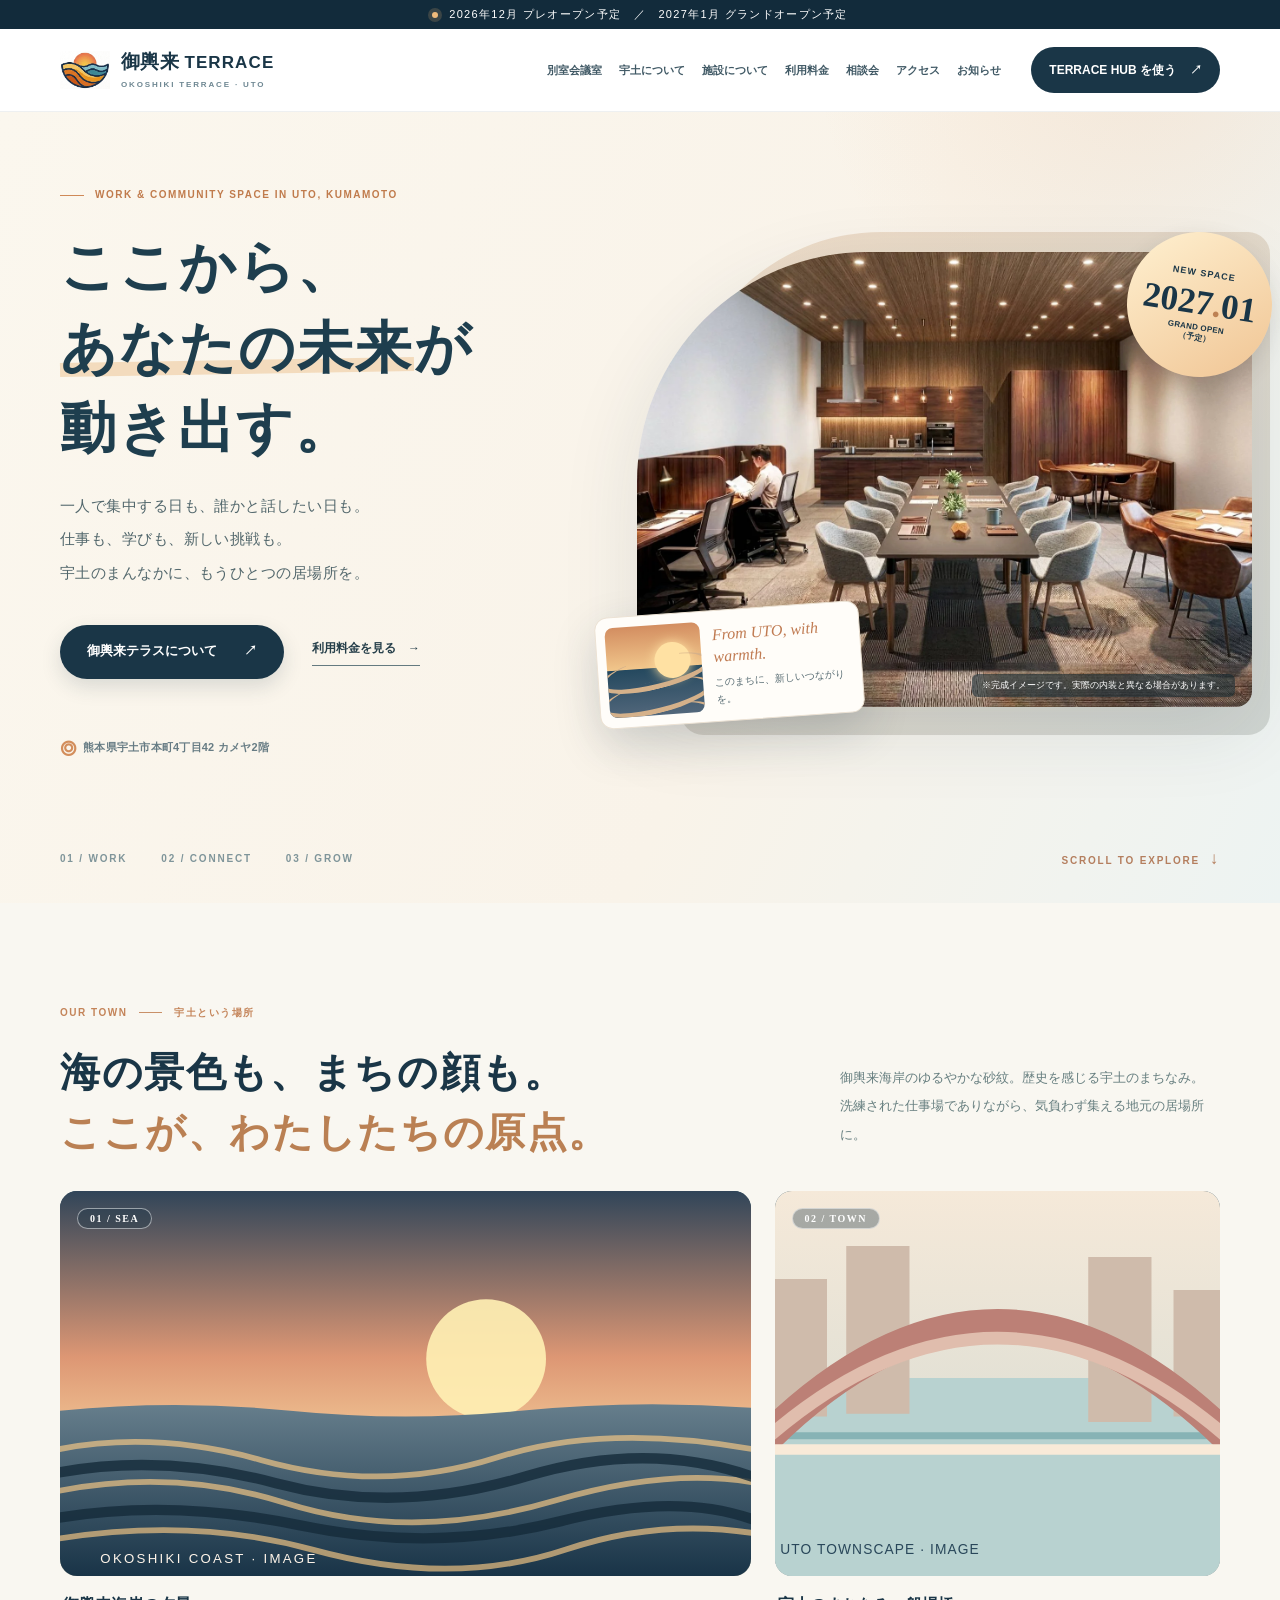
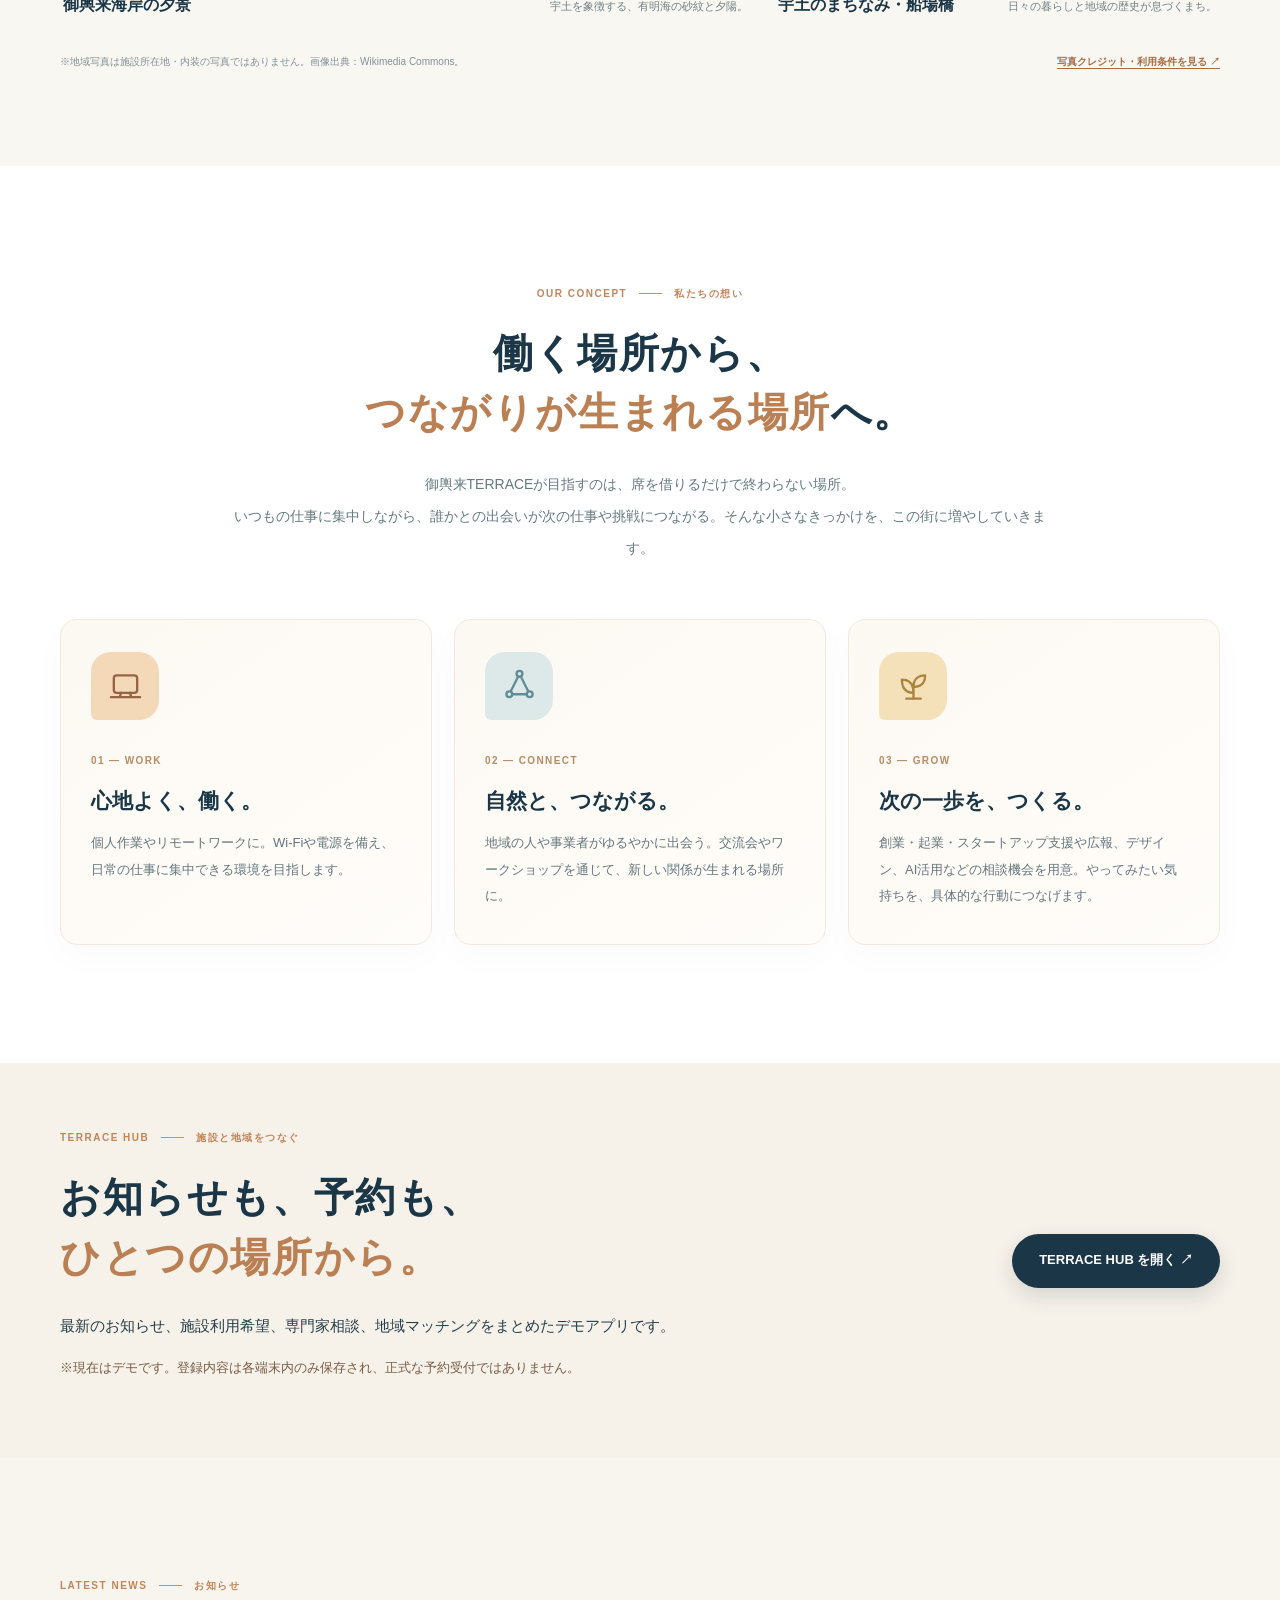
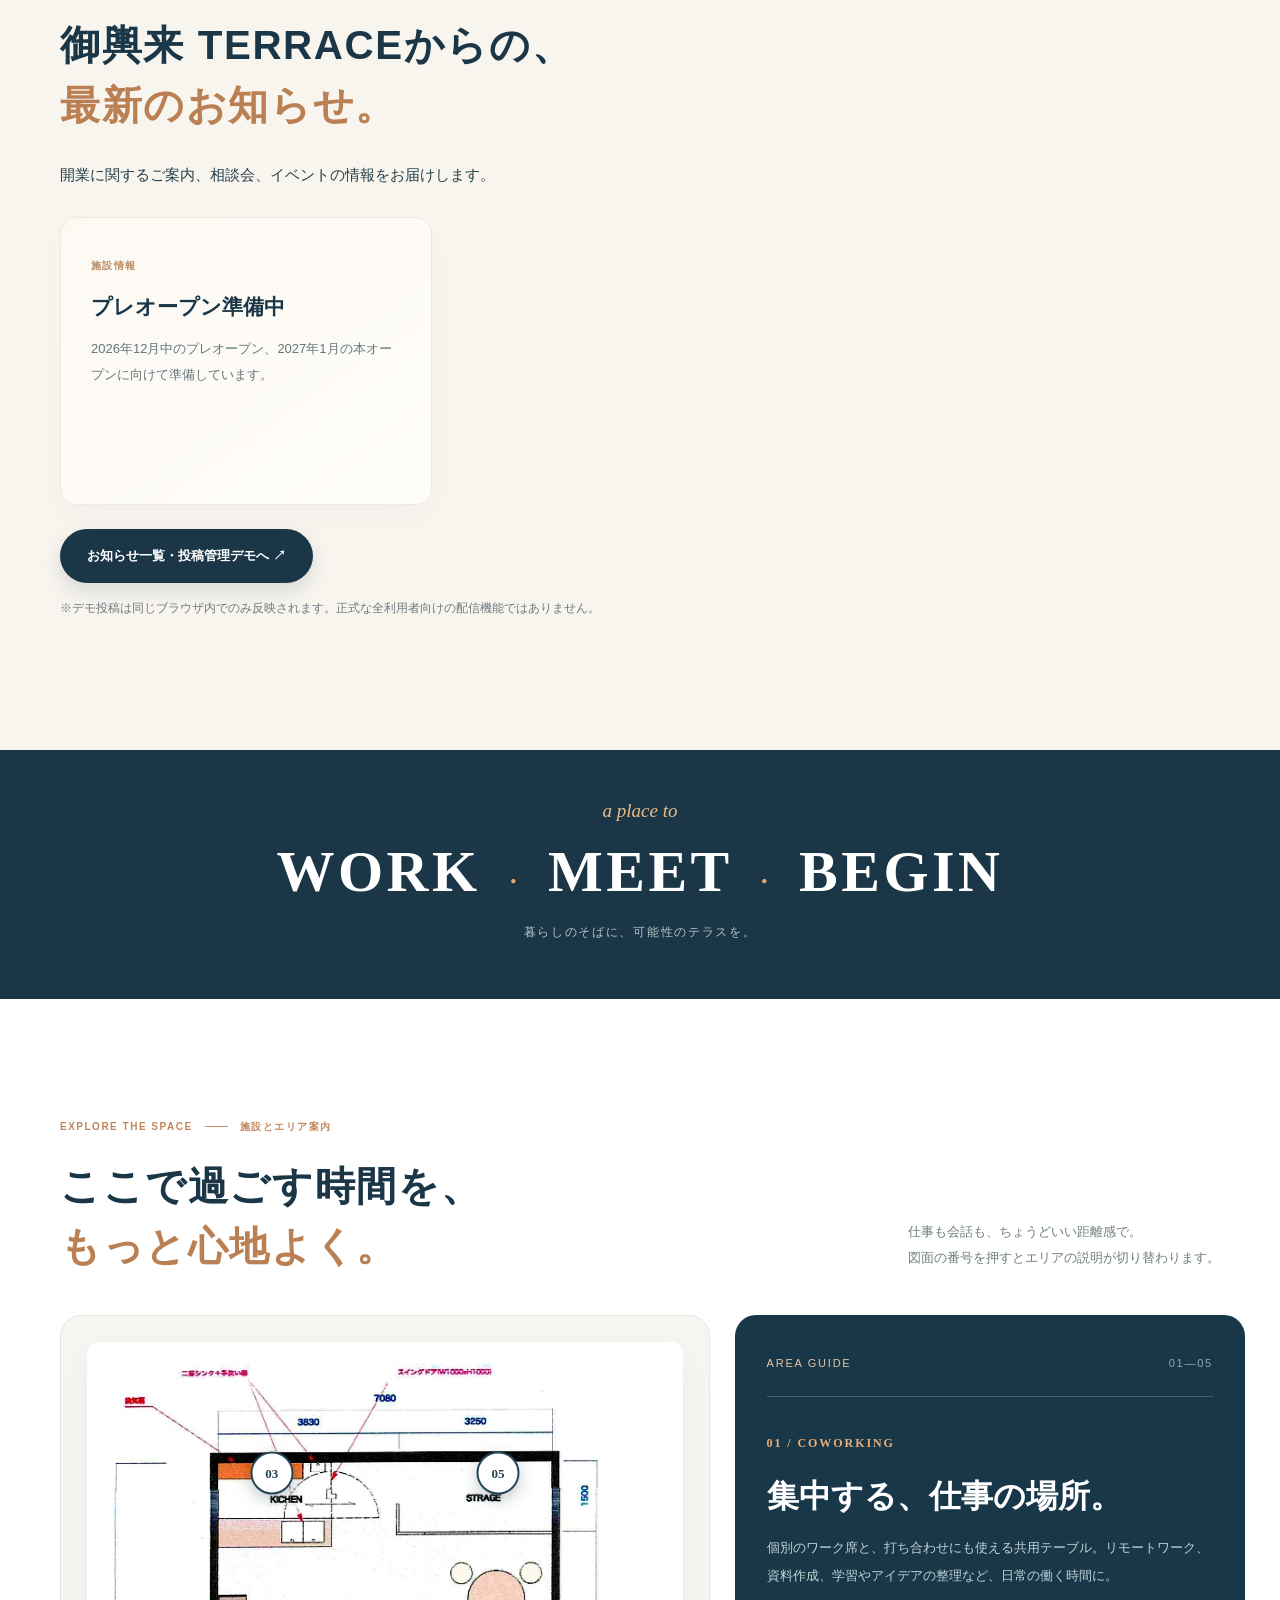
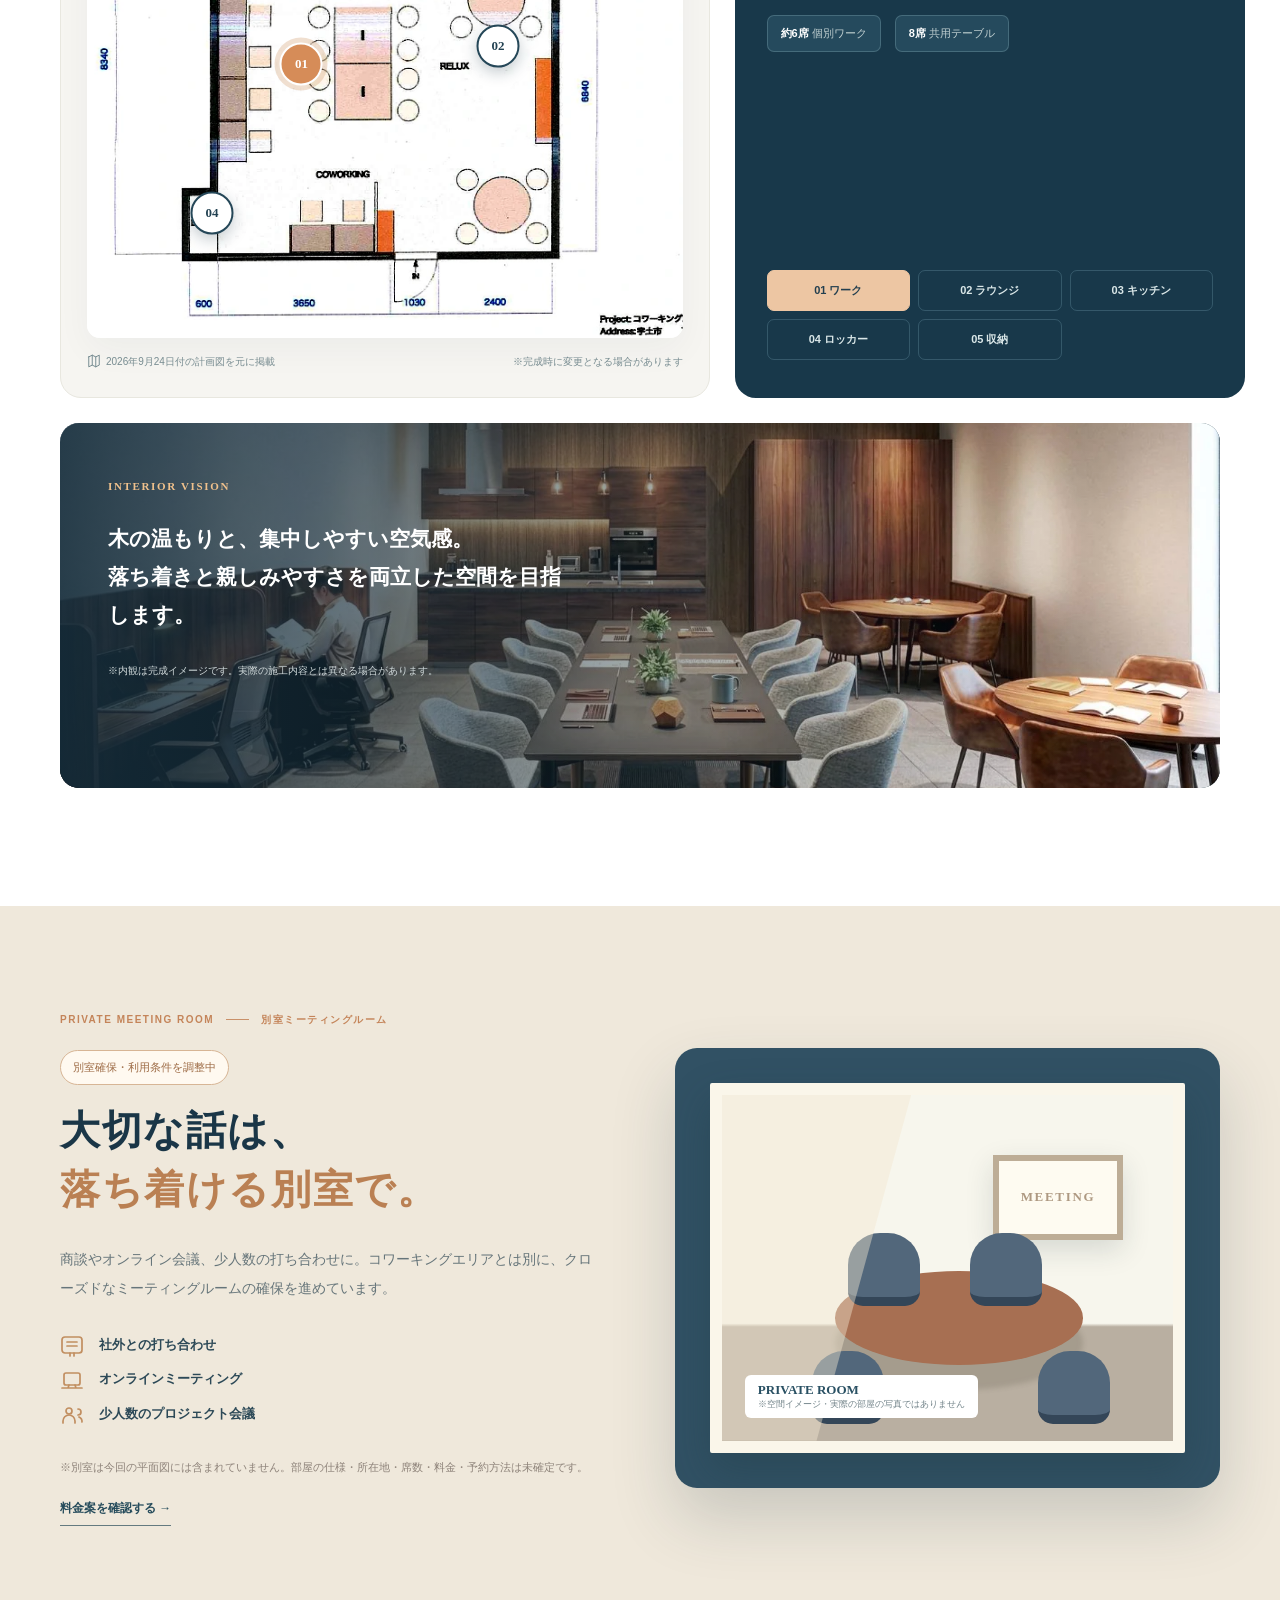
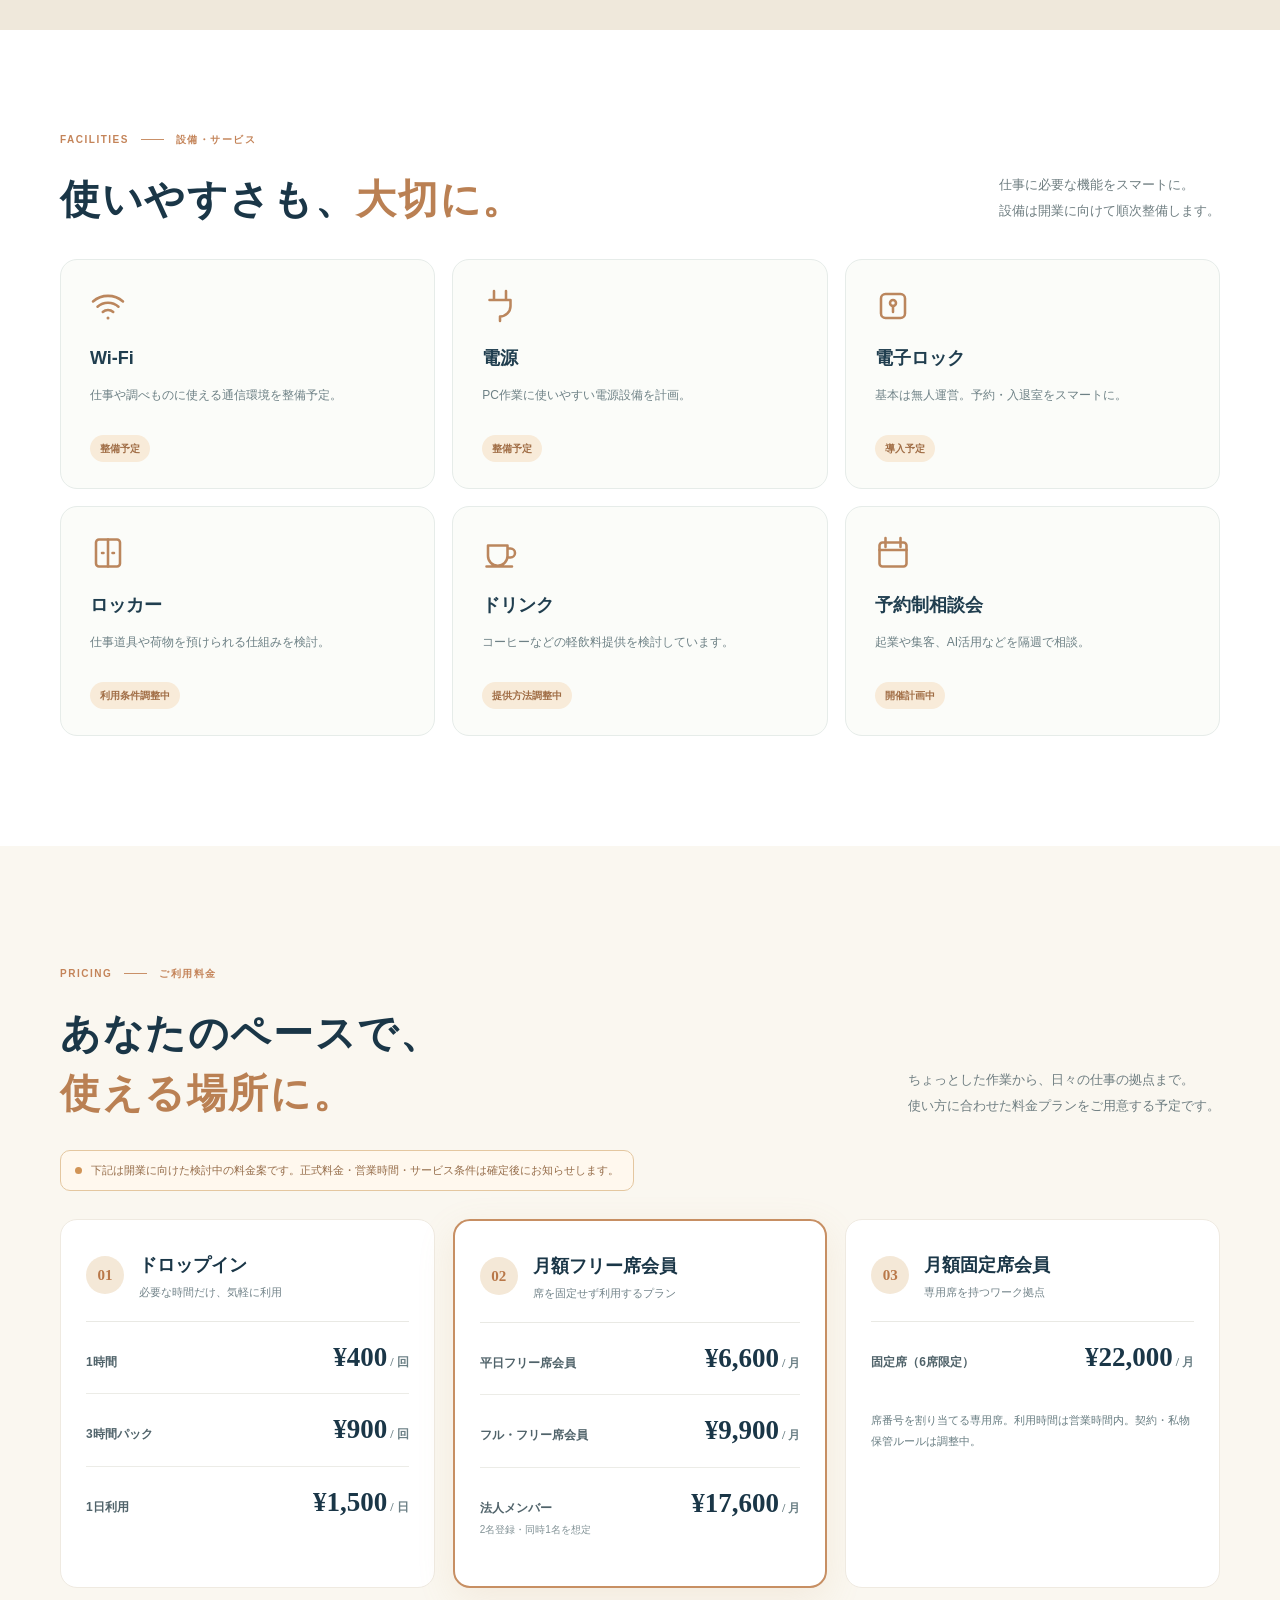
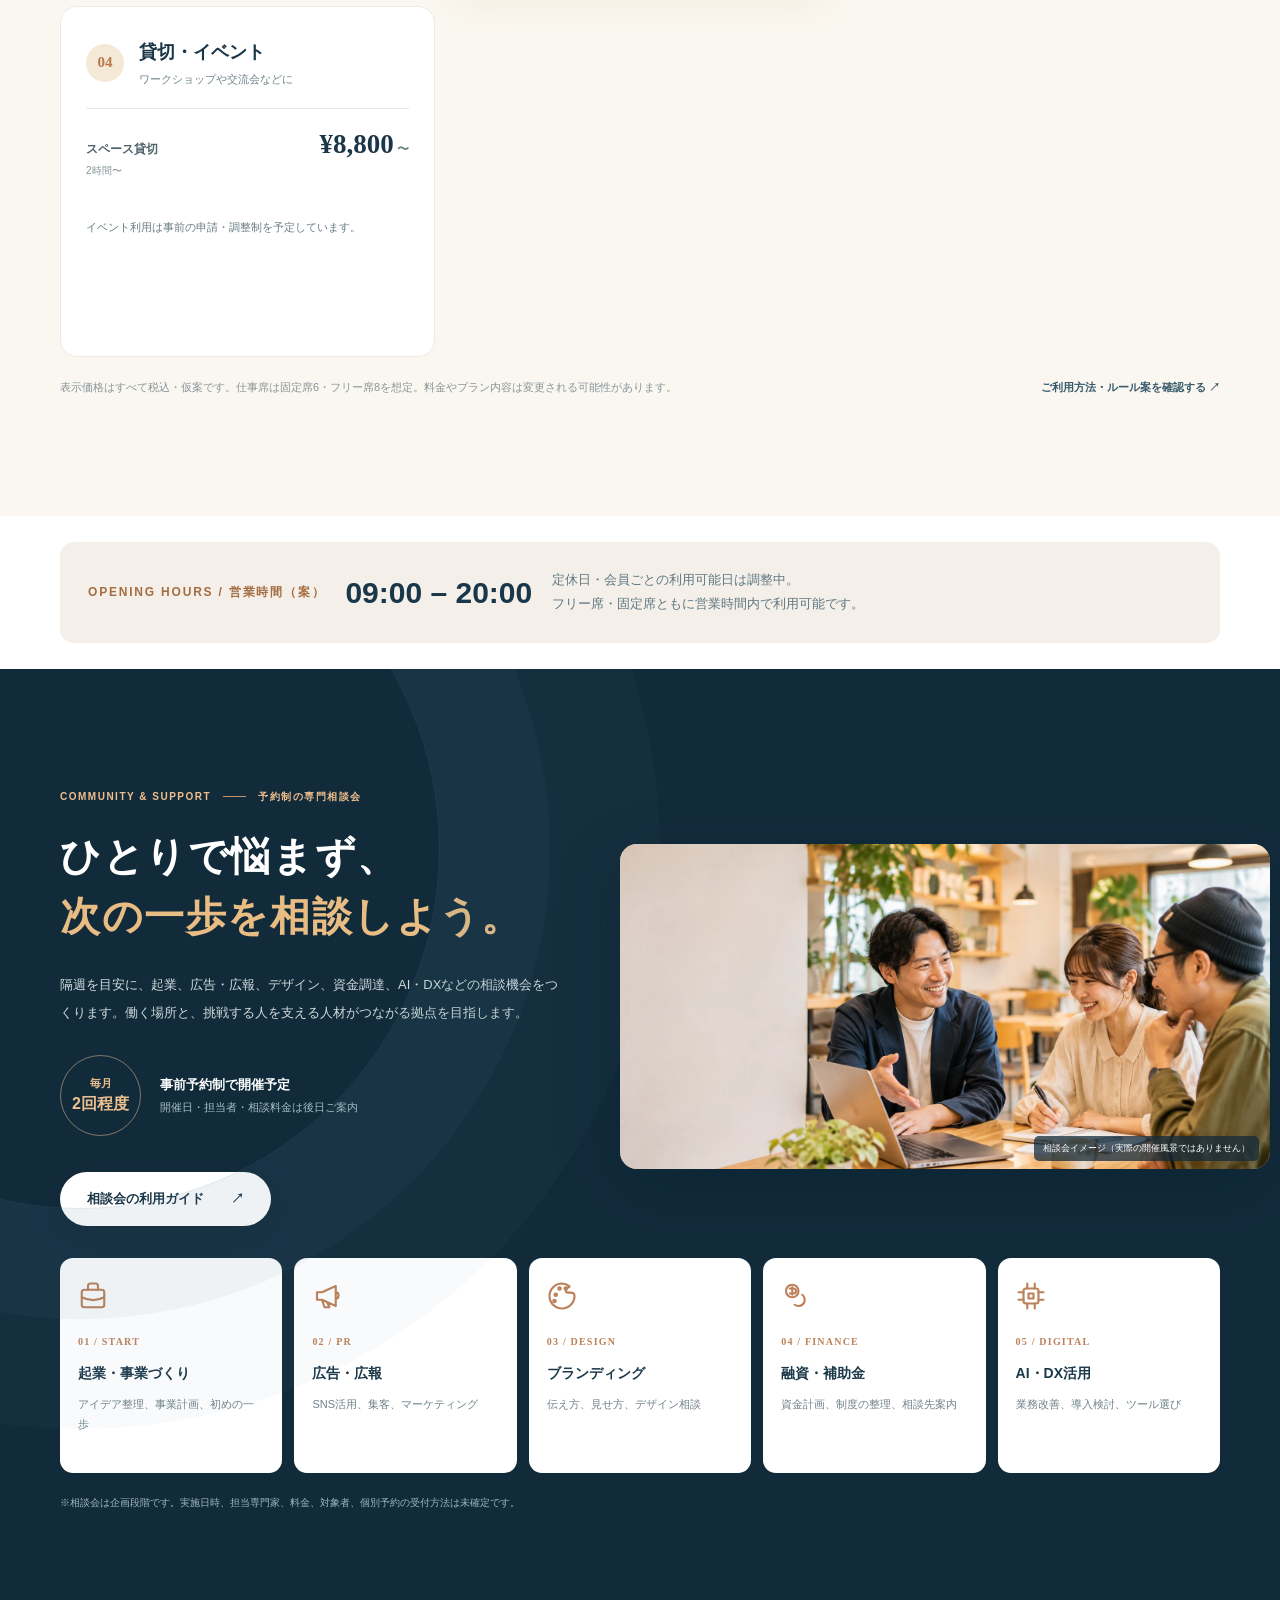
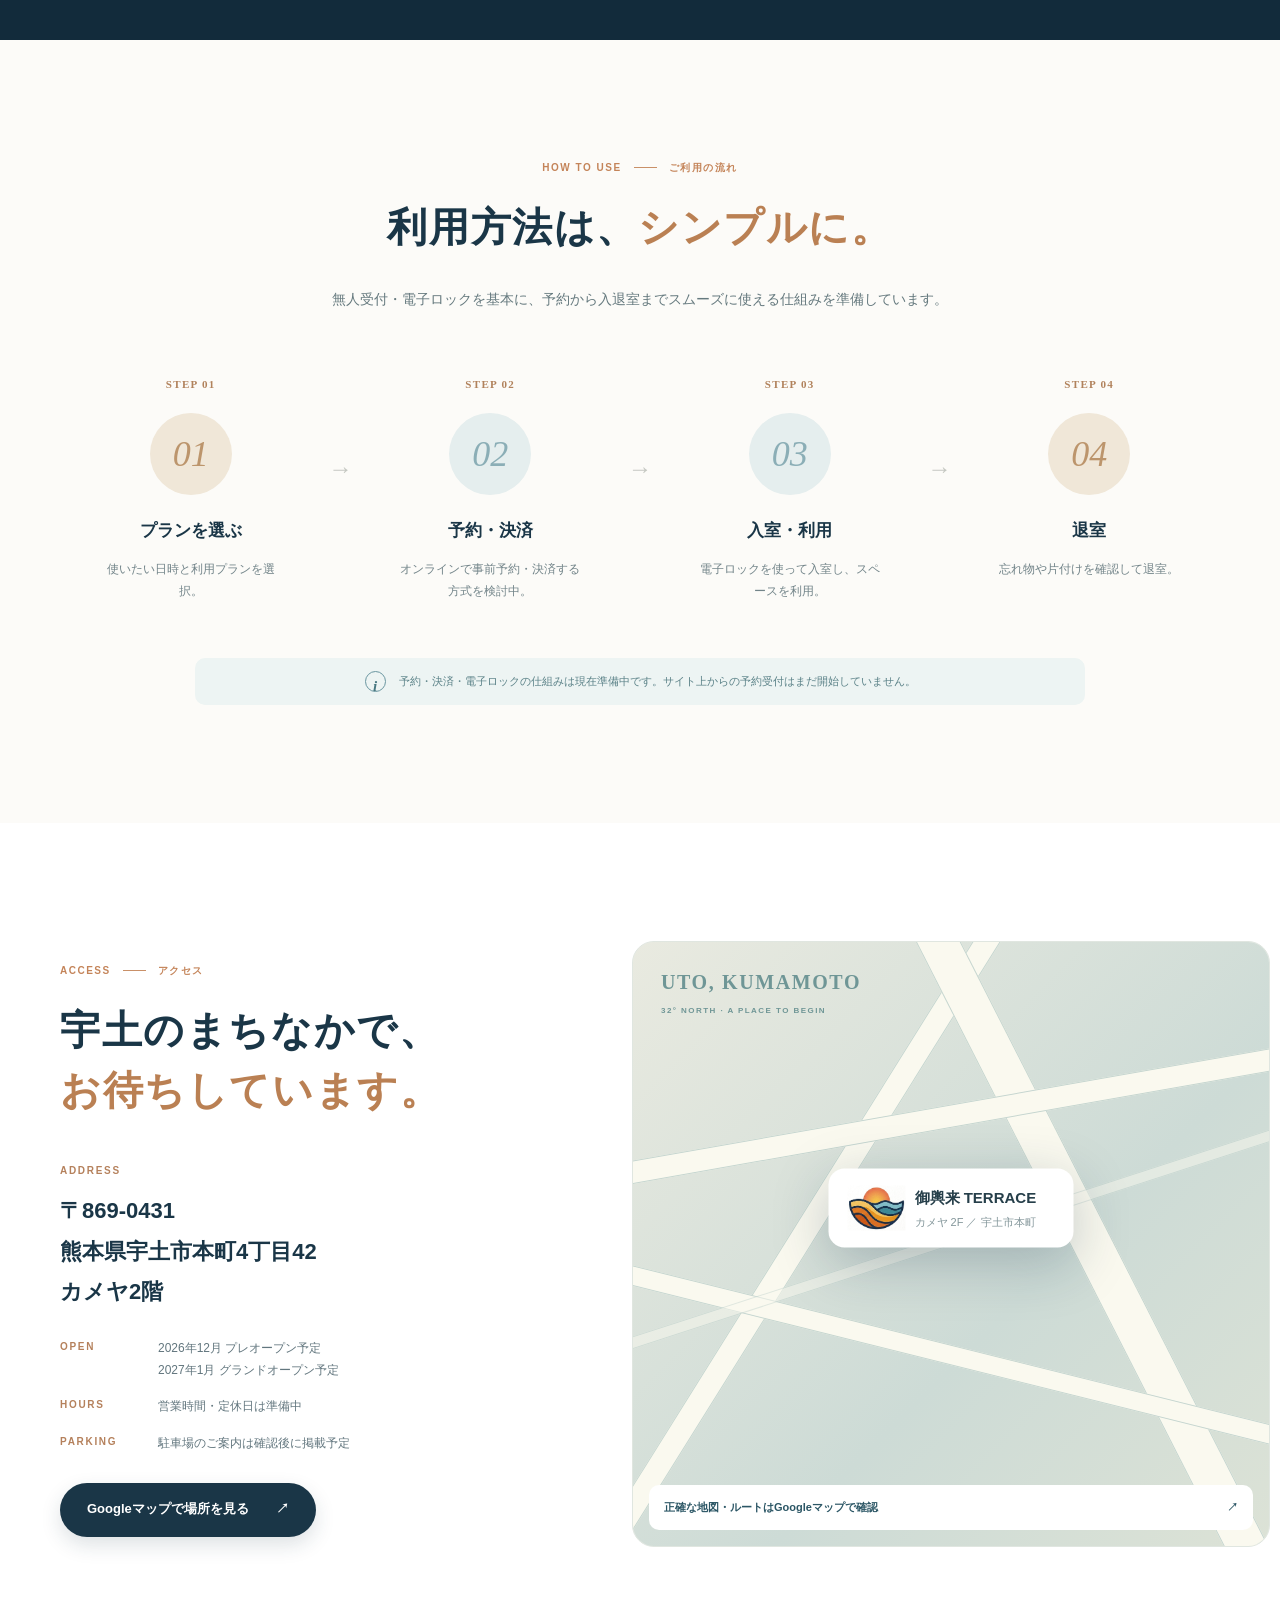
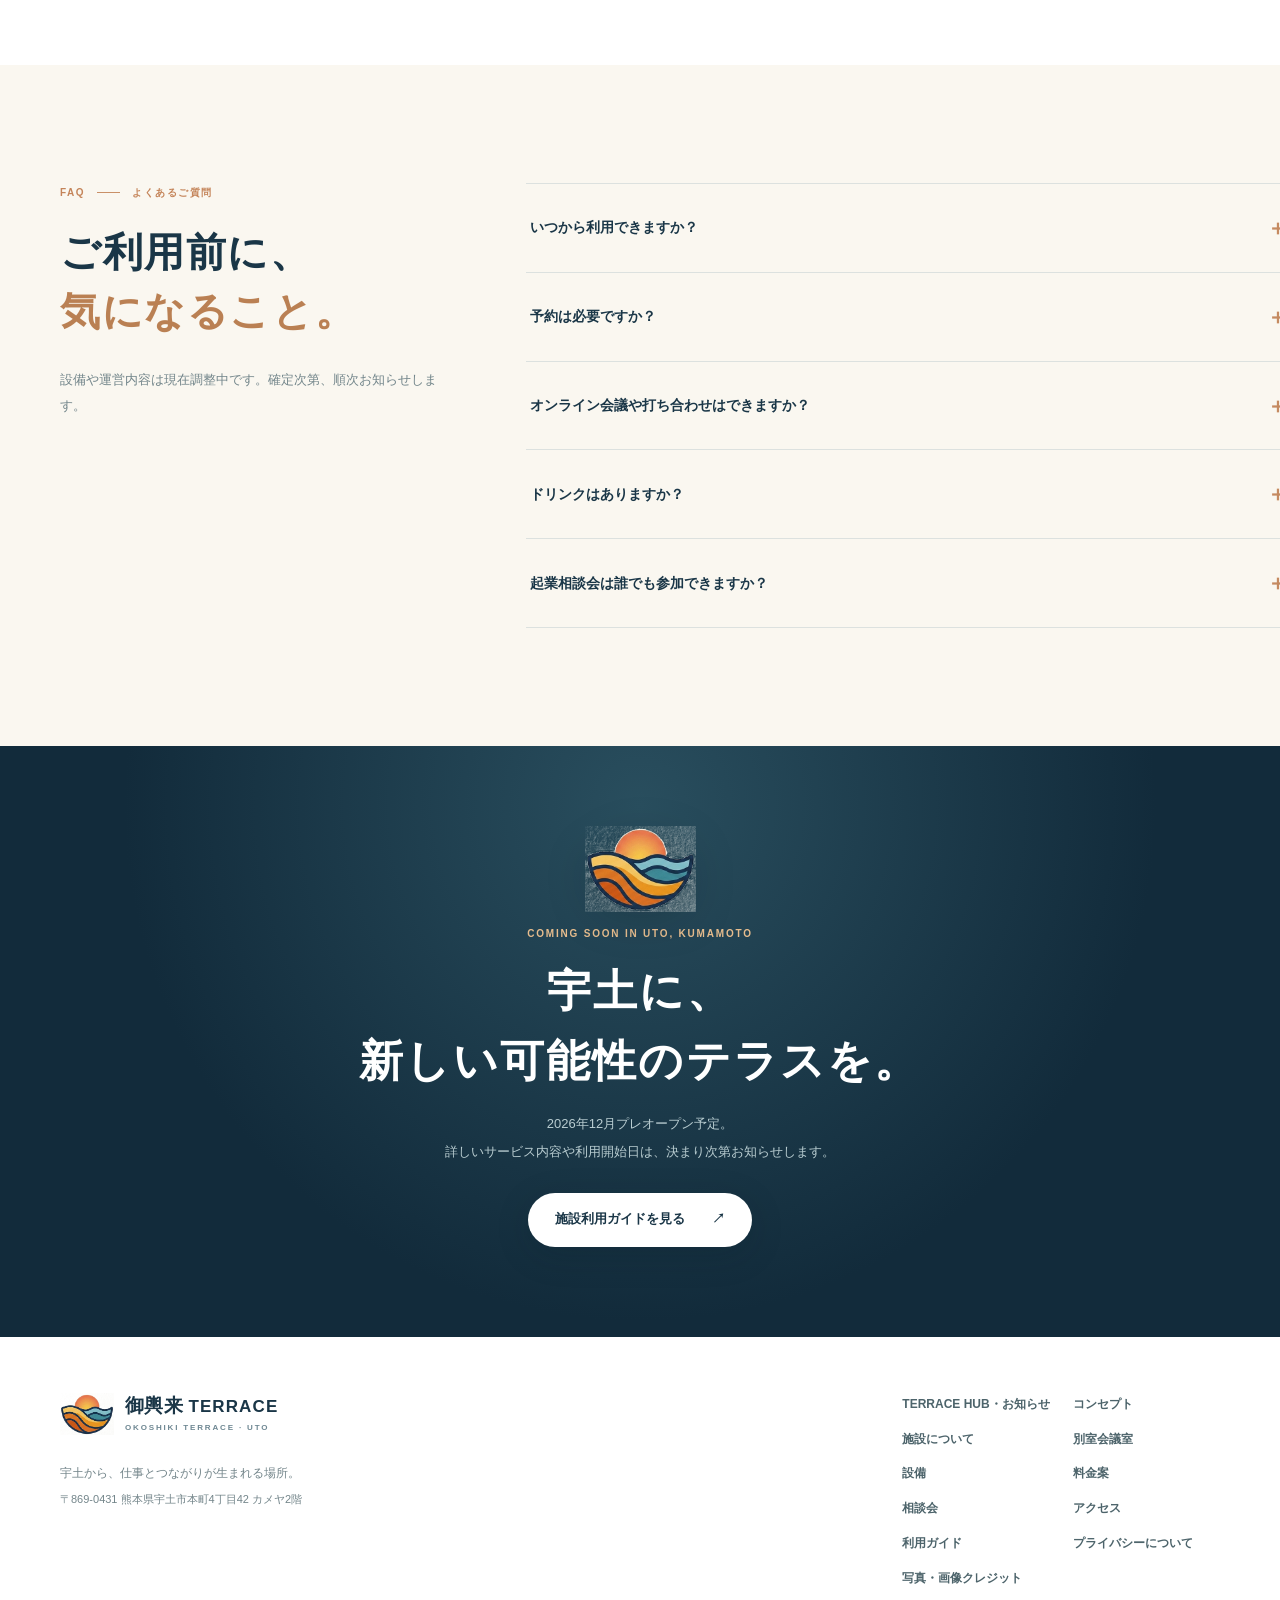
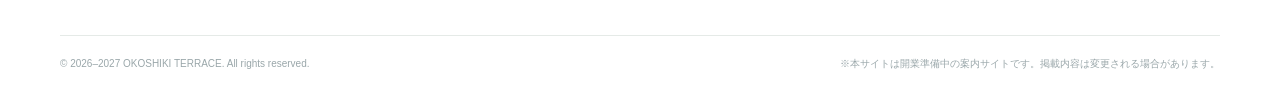
==== commit cf776aee: "Update slogan, six fixed desks, opening hours and startup focus" ====
--- a/index.html
+++ b/index.html
@@ -40,7 +40,7 @@
 <div class="wrap hero-grid">
 <div class="hero-copy">
 <div class="eyebrow"><span class="tiny-line"></span> WORK &amp; COMMUNITY SPACE IN UTO, KUMAMOTO</div>
-<h1 id="hero-title">ここから、<br/><span class="hero-emphasis">あなたの次</span>が<br/>動き出す。</h1>
+<h1 id="hero-title">ここから、<br/><span class="hero-emphasis">あなたの未来</span>が<br/>動き出す。</h1>
 <p class="hero-lead">一人で集中する日も、誰かと話したい日も。<br/>仕事も、学びも、新しい挑戦も。<br/>宇土のまんなかに、もうひとつの居場所を。</p>
 <div class="hero-actions"><a class="btn btn-dark" href="#concept">御輿来テラスについて <span aria-hidden="true">↗</span></a><a class="text-link" href="#pricing">利用料金を見る <span aria-hidden="true">→</span></a></div>
 <div class="hero-location"><span aria-hidden="true" class="pin-ring">⌾</span><span>熊本県宇土市本町4丁目42 カメヤ2階</span></div>
@@ -66,7 +66,7 @@
 <div class="value-grid">
 <article class="value-card"><div class="value-icon"><svg aria-hidden="true" class="ui-icon" fill="none" stroke="currentColor" stroke-linecap="round" stroke-linejoin="round" stroke-width="1.7" viewbox="0 0 24 24"><rect height="12" rx="2" width="16" x="4" y="5"></rect><path d="M2 20h20M9 17l-1 3m7-3 1 3"></path></svg></div><span class="value-num">01 — WORK</span><h3>心地よく、働く。</h3><p>個人作業やリモートワークに。Wi-Fiや電源を備え、日常の仕事に集中できる環境を目指します。</p></article>
 <article class="value-card"><div class="value-icon cool"><svg aria-hidden="true" class="ui-icon" fill="none" stroke="currentColor" stroke-linecap="round" stroke-linejoin="round" stroke-width="1.7" viewbox="0 0 24 24"><circle cx="12" cy="4" r="2"></circle><circle cx="5" cy="18" r="2"></circle><circle cx="19" cy="18" r="2"></circle><path d="m11 6-5 10m7-10 5 10M7 18h10"></path></svg></div><span class="value-num">02 — CONNECT</span><h3>自然と、つながる。</h3><p>地域の人や事業者がゆるやかに出会う。交流会やワークショップを通じて、新しい関係が生まれる場所に。</p></article>
-<article class="value-card"><div class="value-icon sunny"><svg aria-hidden="true" class="ui-icon" fill="none" stroke="currentColor" stroke-linecap="round" stroke-linejoin="round" stroke-width="1.7" viewbox="0 0 24 24"><path d="M12 21V11m0 6C6 17 4 13 4 8c5 0 8 3 8 9Zm0-4c0-5 3-8 8-8 0 5-2 8-8 8Z"></path><path d="M7 21h10"></path></svg></div><span class="value-num">03 — GROW</span><h3>次の一歩を、つくる。</h3><p>起業や広報、デザイン、AI活用などの相談機会を用意。やってみたい気持ちを、具体的な行動につなげます。</p></article>
+<article class="value-card"><div class="value-icon sunny"><svg aria-hidden="true" class="ui-icon" fill="none" stroke="currentColor" stroke-linecap="round" stroke-linejoin="round" stroke-width="1.7" viewbox="0 0 24 24"><path d="M12 21V11m0 6C6 17 4 13 4 8c5 0 8 3 8 9Zm0-4c0-5 3-8 8-8 0 5-2 8-8 8Z"></path><path d="M7 21h10"></path></svg></div><span class="value-num">03 — GROW</span><h3>次の一歩を、つくる。</h3><p>創業・起業・スタートアップ支援や広報、デザイン、AI活用などの相談機会を用意。やってみたい気持ちを、具体的な行動につなげます。</p></article>
 </div>
 </div>
 </section>
@@ -101,13 +101,13 @@
 <div class="notice-pill"><span class="notice-dot"></span>下記は開業に向けた検討中の料金案です。正式料金・営業時間・サービス条件は確定後にお知らせします。</div>
 <div class="pricing-groups">
 <div class="pricing-group"><div class="group-title"><span class="group-icon">01</span><div><h3>ドロップイン</h3><p>必要な時間だけ、気軽に利用</p></div></div><div class="price-list"><div><span>1時間</span><strong>¥400<small> / 回</small></strong></div><div><span>3時間パック</span><strong>¥900<small> / 回</small></strong></div><div><span>1日利用</span><strong>¥1,500<small> / 日</small></strong></div></div></div>
-<div class="pricing-group featured"><div class="group-title"><span class="group-icon">02</span><div><h3>月額メンバー</h3><p>日常のワークスペースとして</p></div></div><div class="price-list"><div><span>平日メンバー</span><strong>¥6,600<small> / 月</small></strong></div><div><span>フルメンバー</span><strong>¥9,900<small> / 月</small></strong></div><div><span>法人メンバー <small>2名登録・同時1名を想定</small></span><strong>¥17,600<small> / 月</small></strong></div></div></div>
-<div class="pricing-group"><div class="group-title"><span class="group-icon">03</span><div><h3>貸切・イベント</h3><p>ワークショップや交流会などに</p></div></div><div class="price-list single"><div><span>スペース貸切 <small>2時間〜</small></span><strong>¥8,800<small> 〜</small></strong></div></div><p class="price-detail">イベント利用は事前の申請・調整制を予定しています。</p></div>
+<div class="pricing-group featured"><div class="group-title"><span class="group-icon">02</span><div><h3>月額フリー席会員</h3><p>席を固定せず利用するプラン</p></div></div><div class="price-list"><div><span>平日フリー席会員</span><strong>¥6,600<small> / 月</small></strong></div><div><span>フル・フリー席会員</span><strong>¥9,900<small> / 月</small></strong></div><div><span>法人メンバー <small>2名登録・同時1名を想定</small></span><strong>¥17,600<small> / 月</small></strong></div></div></div>
+<div class="pricing-group"><div class="group-title"><span class="group-icon">03</span><div><h3>月額固定席会員</h3><p>専用席を持つワーク拠点</p></div></div><div class="price-list single"><div><span>固定席（6席限定）</span><strong>¥22,000<small> / 月</small></strong></div></div><p class="price-detail">席番号を割り当てる専用席。利用時間は営業時間内。契約・私物保管ルールは調整中。</p></div><div class="pricing-group"><div class="group-title"><span class="group-icon">04</span><div><h3>貸切・イベント</h3><p>ワークショップや交流会などに</p></div></div><div class="price-list single"><div><span>スペース貸切 <small>2時間〜</small></span><strong>¥8,800<small> 〜</small></strong></div></div><p class="price-detail">イベント利用は事前の申請・調整制を予定しています。</p></div>
 </div>
-<div class="pricing-foot"><span>表示価格はすべて税込・仮案です。料金やプラン内容は変更される可能性があります。</span><a class="link-with-arrow" href="guide.html">ご利用方法・ルール案を確認する <span aria-hidden="true">↗</span></a></div>
+<div class="pricing-foot"><span>表示価格はすべて税込・仮案です。仕事席は固定席6・フリー席8を想定。料金やプラン内容は変更される可能性があります。</span><a class="link-with-arrow" href="guide.html">ご利用方法・ルール案を確認する <span aria-hidden="true">↗</span></a></div>
 </div>
 </section>
-<section class="section consultation-section" id="consultation"><div class="wrap"><div class="consultation-top"><div><div class="section-kicker light">COMMUNITY &amp; SUPPORT <span></span> 予約制の専門相談会</div><h2 class="section-title light-title">ひとりで悩まず、<br/><em>次の一歩を相談しよう。</em></h2><p>隔週を目安に、起業、広告・広報、デザイン、資金調達、AI・DXなどの相談機会をつくります。働く場所と、挑戦する人を支える人材がつながる拠点を目指します。</p><div class="consultation-schedule"><span class="schedule-bubble">毎月<br/><b>2回程度</b></span><span>事前予約制で開催予定<br/><small>開催日・担当者・相談料金は後日ご案内</small></span></div><a class="btn btn-white" href="guide.html#consultation-guide">相談会の利用ガイド <span aria-hidden="true">↗</span></a></div><figure class="consultation-image"><img alt="専門家と地域事業者がテーブルで仕事や事業の相談をしているイメージ" loading="lazy" src="assets/consultation-illustration.webp"/><figcaption>相談会イメージ（実際の開催風景ではありません）</figcaption></figure></div>
+<div class="wrap" style="padding-top:26px;padding-bottom:26px"><div style="display:flex;align-items:center;gap:20px;flex-wrap:wrap;background:#f4f0e9;border-radius:14px;padding:22px 28px"><div style="font-size:12px;letter-spacing:.15em;color:#a56d43;font-weight:700">OPENING HOURS / 営業時間（案）</div><div style="font-size:30px;font-weight:800;color:#19374a">09:00 – 20:00</div><div style="color:#607783;font-size:13px">定休日・会員ごとの利用可能日は調整中。<br>フリー席・固定席ともに営業時間内で利用可能です。</div></div></div><section class="section consultation-section" id="consultation"><div class="wrap"><div class="consultation-top"><div><div class="section-kicker light">COMMUNITY &amp; SUPPORT <span></span> 予約制の専門相談会</div><h2 class="section-title light-title">ひとりで悩まず、<br/><em>次の一歩を相談しよう。</em></h2><p>隔週を目安に、起業、広告・広報、デザイン、資金調達、AI・DXなどの相談機会をつくります。働く場所と、挑戦する人を支える人材がつながる拠点を目指します。</p><div class="consultation-schedule"><span class="schedule-bubble">毎月<br/><b>2回程度</b></span><span>事前予約制で開催予定<br/><small>開催日・担当者・相談料金は後日ご案内</small></span></div><a class="btn btn-white" href="guide.html#consultation-guide">相談会の利用ガイド <span aria-hidden="true">↗</span></a></div><figure class="consultation-image"><img alt="専門家と地域事業者がテーブルで仕事や事業の相談をしているイメージ" loading="lazy" src="assets/consultation-illustration.webp"/><figcaption>相談会イメージ（実際の開催風景ではありません）</figcaption></figure></div>
 <div class="topic-cards"><article class="topic-card"><svg aria-hidden="true" class="ui-icon" fill="none" stroke="currentColor" stroke-linecap="round" stroke-linejoin="round" stroke-width="1.7" viewbox="0 0 24 24"><rect height="14" rx="2" width="18" x="3" y="7"></rect><path d="M8 7V4a2 2 0 0 1 2-2h4a2 2 0 0 1 2 2v3M3 13c6 3 12 3 18 0"></path></svg><div><small>01 / START</small><h3>起業・事業づくり</h3><p>アイデア整理、事業計画、初めの一歩</p></div></article><article class="topic-card"><svg aria-hidden="true" class="ui-icon" fill="none" stroke="currentColor" stroke-linecap="round" stroke-linejoin="round" stroke-width="1.7" viewbox="0 0 24 24"><path d="M4 9h4l11-5v16L8 15H4V9Zm4 6 2 6h4l-2-4M19 9c3 0 3 5 0 5"></path></svg><div><small>02 / PR</small><h3>広告・広報</h3><p>SNS活用、集客、マーケティング</p></div></article><article class="topic-card"><svg aria-hidden="true" class="ui-icon" fill="none" stroke="currentColor" stroke-linecap="round" stroke-linejoin="round" stroke-width="1.7" viewbox="0 0 24 24"><path d="M12 2a10 10 0 1 0 10 10c0-2-1.2-2.7-3-2.7h-2a2 2 0 0 1-2-2c0-2 3-2 3-3A9.7 9.7 0 0 0 12 2Z"></path><circle cx="7" cy="11" r="1"></circle><circle cx="10" cy="6" r="1"></circle><circle cx="15" cy="6" r="1"></circle><circle cx="6" cy="16" r="1"></circle></svg><div><small>03 / DESIGN</small><h3>ブランディング</h3><p>伝え方、見せ方、デザイン相談</p></div></article><article class="topic-card"><svg aria-hidden="true" class="ui-icon" fill="none" stroke="currentColor" stroke-linecap="round" stroke-linejoin="round" stroke-width="1.7" viewbox="0 0 24 24"><circle cx="9" cy="8" r="5"></circle><path d="M9 5v6m-2-5h3a2 2 0 0 1 0 4H7m10 1a5 5 0 1 1-6 8"></path></svg><div><small>04 / FINANCE</small><h3>融資・補助金</h3><p>資金計画、制度の整理、相談先案内</p></div></article><article class="topic-card"><svg aria-hidden="true" class="ui-icon" fill="none" stroke="currentColor" stroke-linecap="round" stroke-linejoin="round" stroke-width="1.7" viewbox="0 0 24 24"><rect height="12" rx="2" width="12" x="6" y="6"></rect><rect height="4" width="4" x="10" y="10"></rect><path d="M9 2v4m6-4v4M9 18v4m6-4v4M2 9h4m-4 6h4m12-6h4m-4 6h4"></path></svg><div><small>05 / DIGITAL</small><h3>AI・DX活用</h3><p>業務改善、導入検討、ツール選び</p></div></article></div>
 <p class="topic-disclaimer">※相談会は企画段階です。実施日時、担当専門家、料金、対象者、個別予約の受付方法は未確定です。</p></div></section>
 <section class="section howto-section" id="howto"><div class="wrap"><div class="section-intro centered"><div class="section-kicker">HOW TO USE <span></span> ご利用の流れ</div><h2 class="section-title">利用方法は、<em>シンプルに。</em></h2><p>無人受付・電子ロックを基本に、予約から入退室までスムーズに使える仕組みを準備しています。</p></div><div class="steps"><div class="step"><span>STEP 01</span><div class="step-art">01</div><h3>プランを選ぶ</h3><p>使いたい日時と利用プランを選択。</p></div><div aria-hidden="true" class="step-arrow">→</div><div class="step"><span>STEP 02</span><div class="step-art">02</div><h3>予約・決済</h3><p>オンラインで事前予約・決済する方式を検討中。</p></div><div aria-hidden="true" class="step-arrow">→</div><div class="step"><span>STEP 03</span><div class="step-art">03</div><h3>入室・利用</h3><p>電子ロックを使って入室し、スペースを利用。</p></div><div aria-hidden="true" class="step-arrow">→</div><div class="step"><span>STEP 04</span><div class="step-art">04</div><h3>退室</h3><p>忘れ物や片付けを確認して退室。</p></div></div><div class="info-line"><span class="circle-info">i</span><p>予約・決済・電子ロックの仕組みは現在準備中です。サイト上からの予約受付はまだ開始していません。</p></div></div></section>
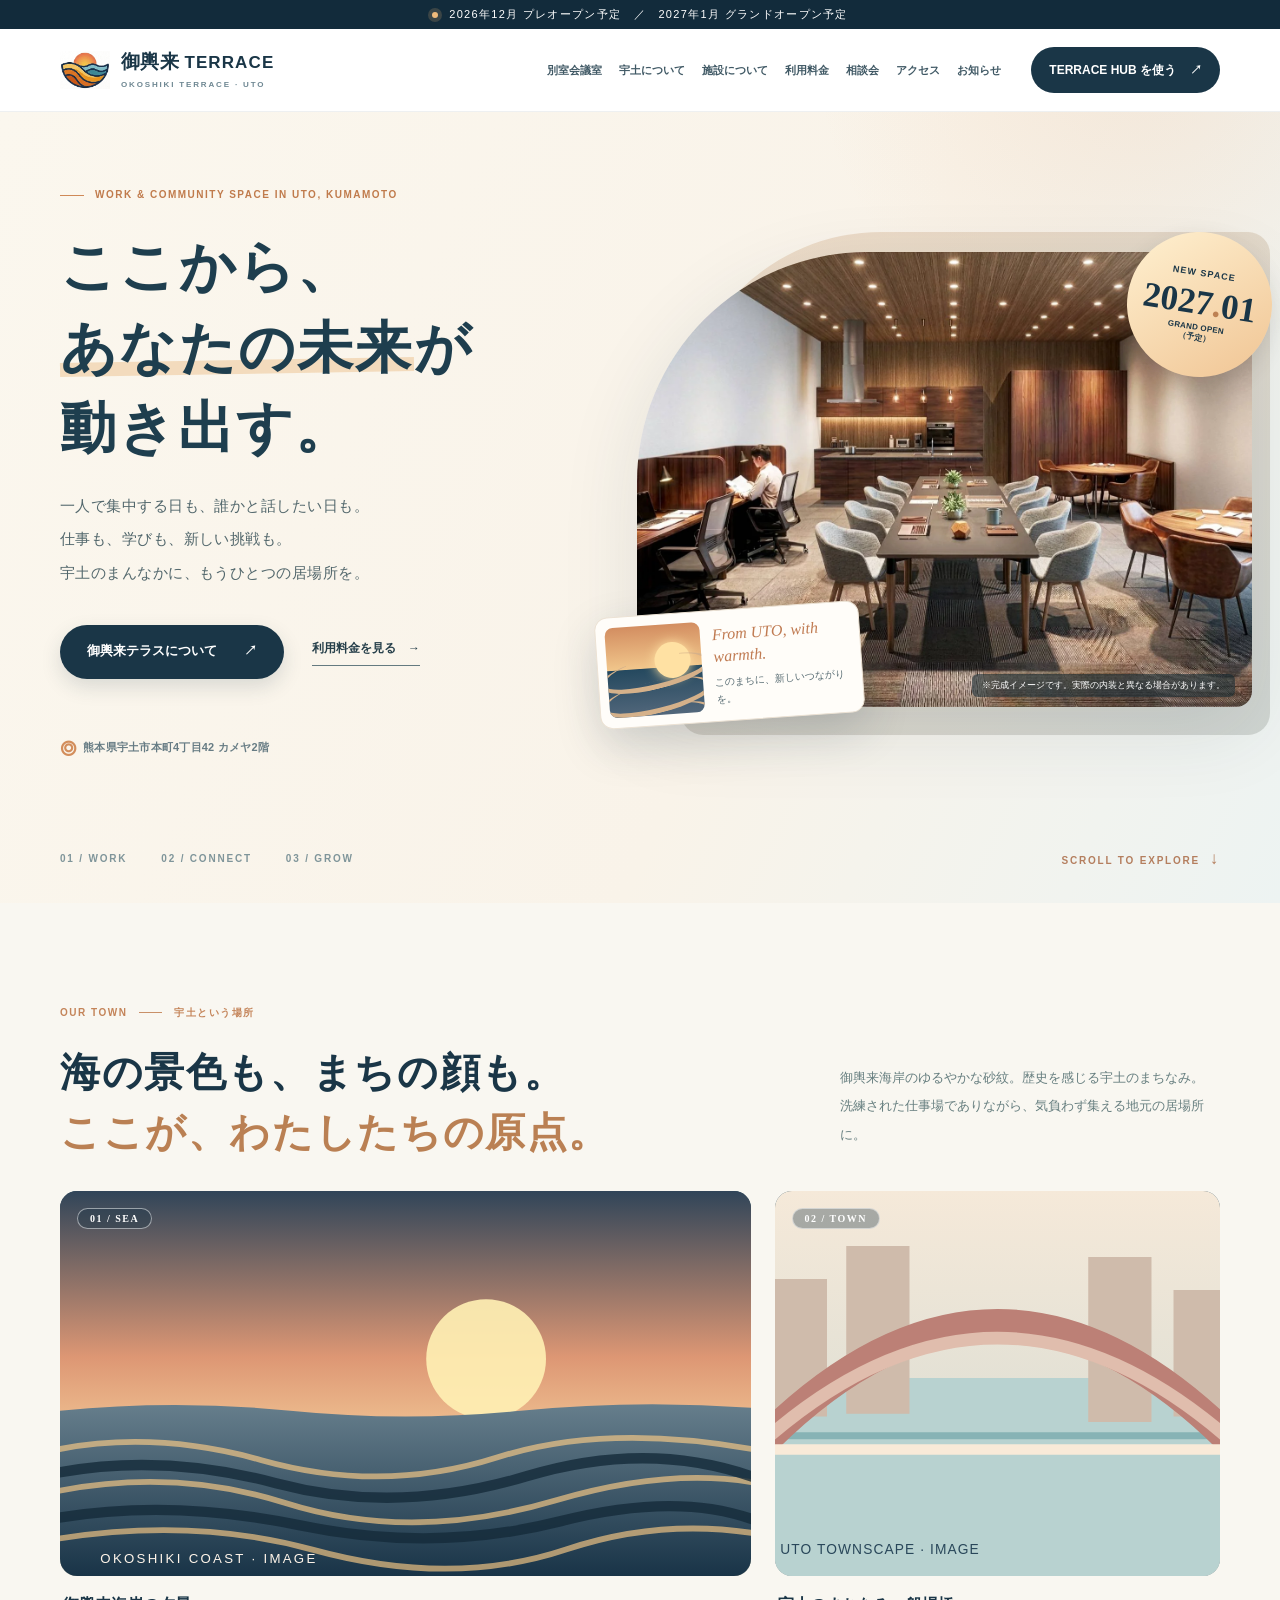
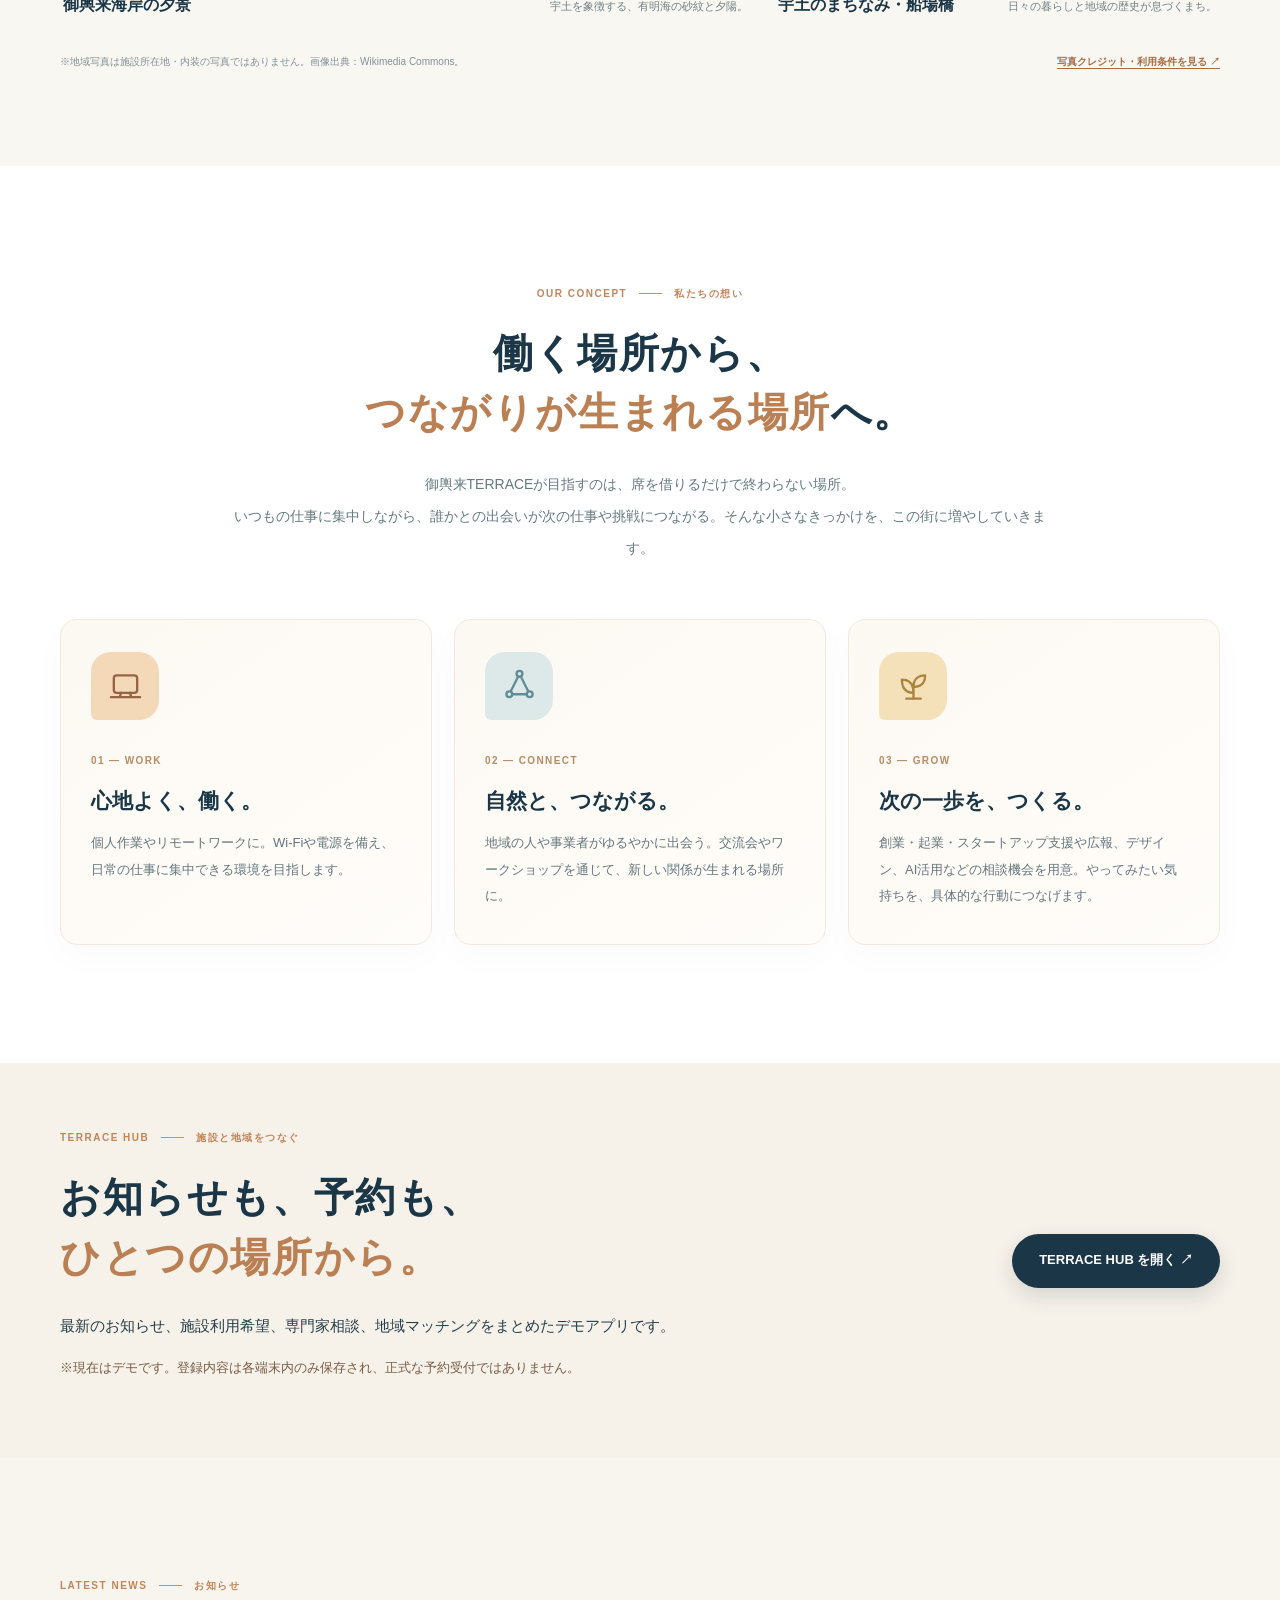
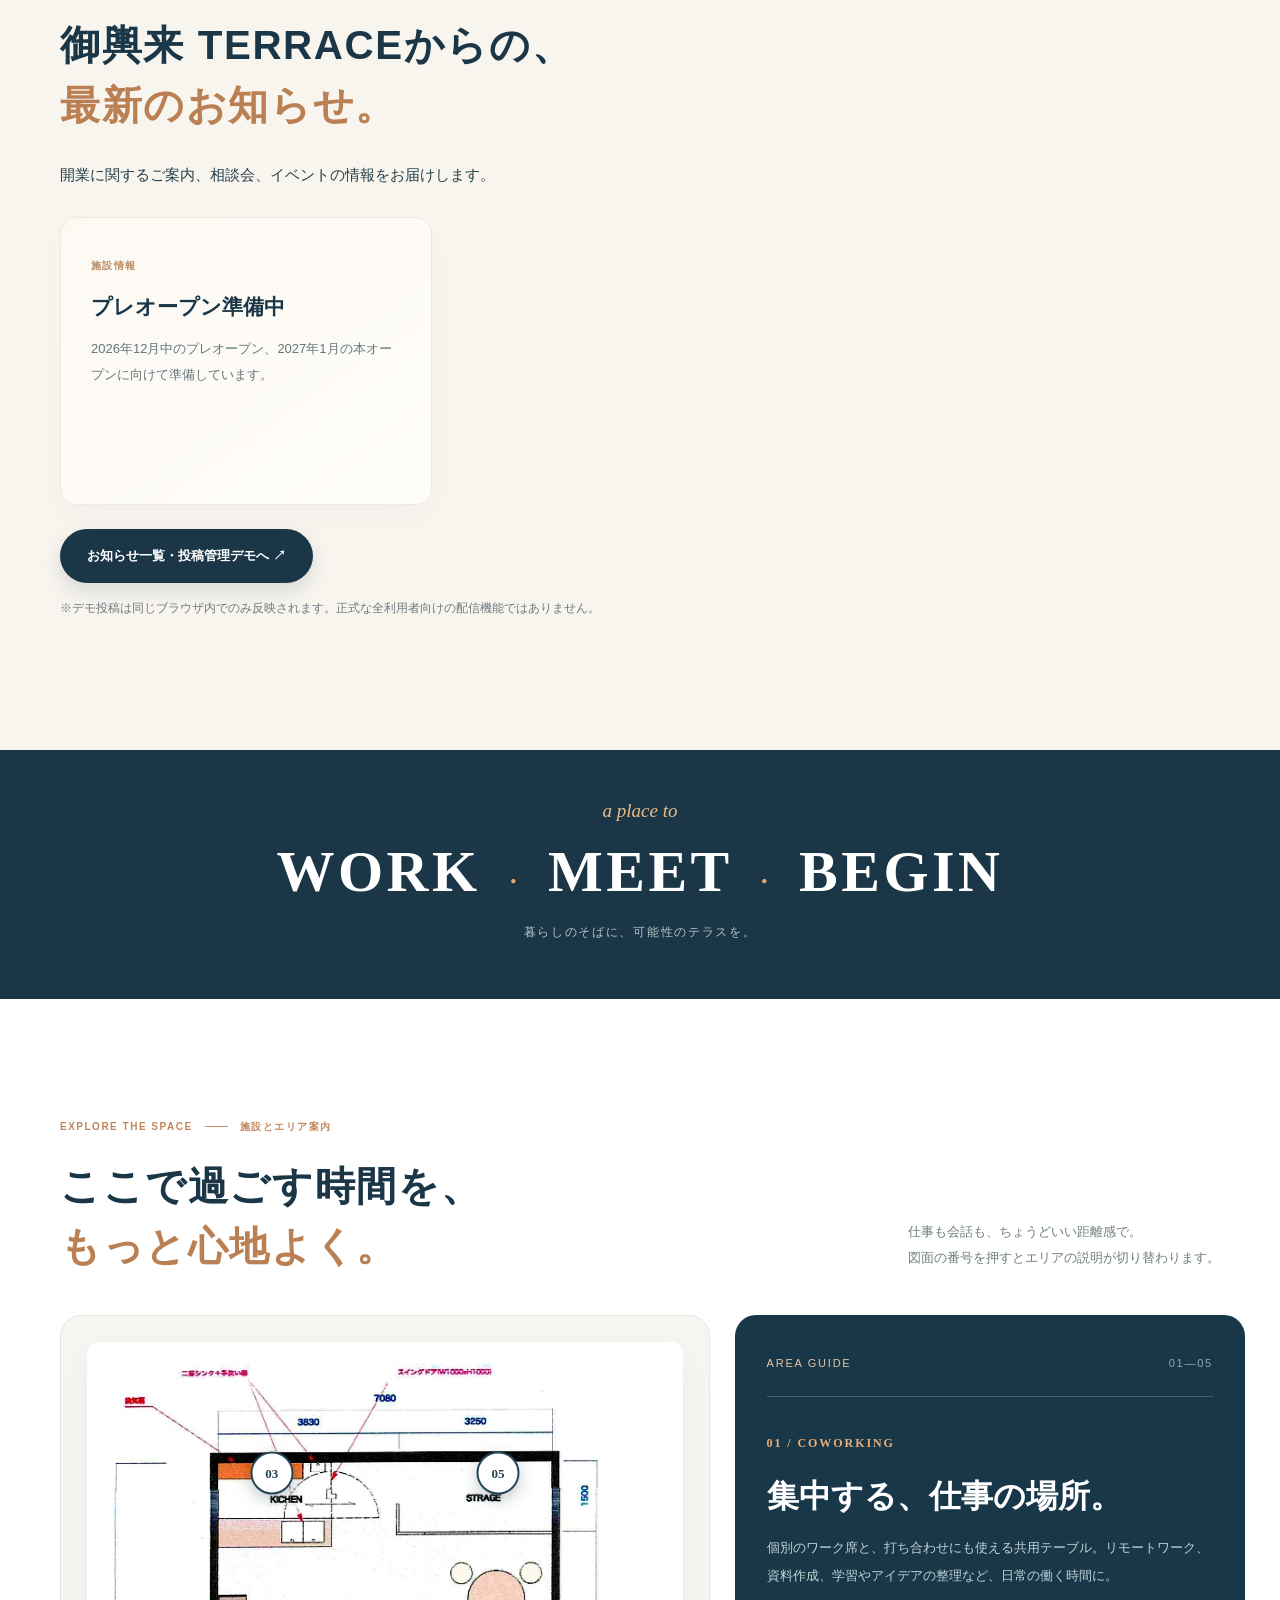
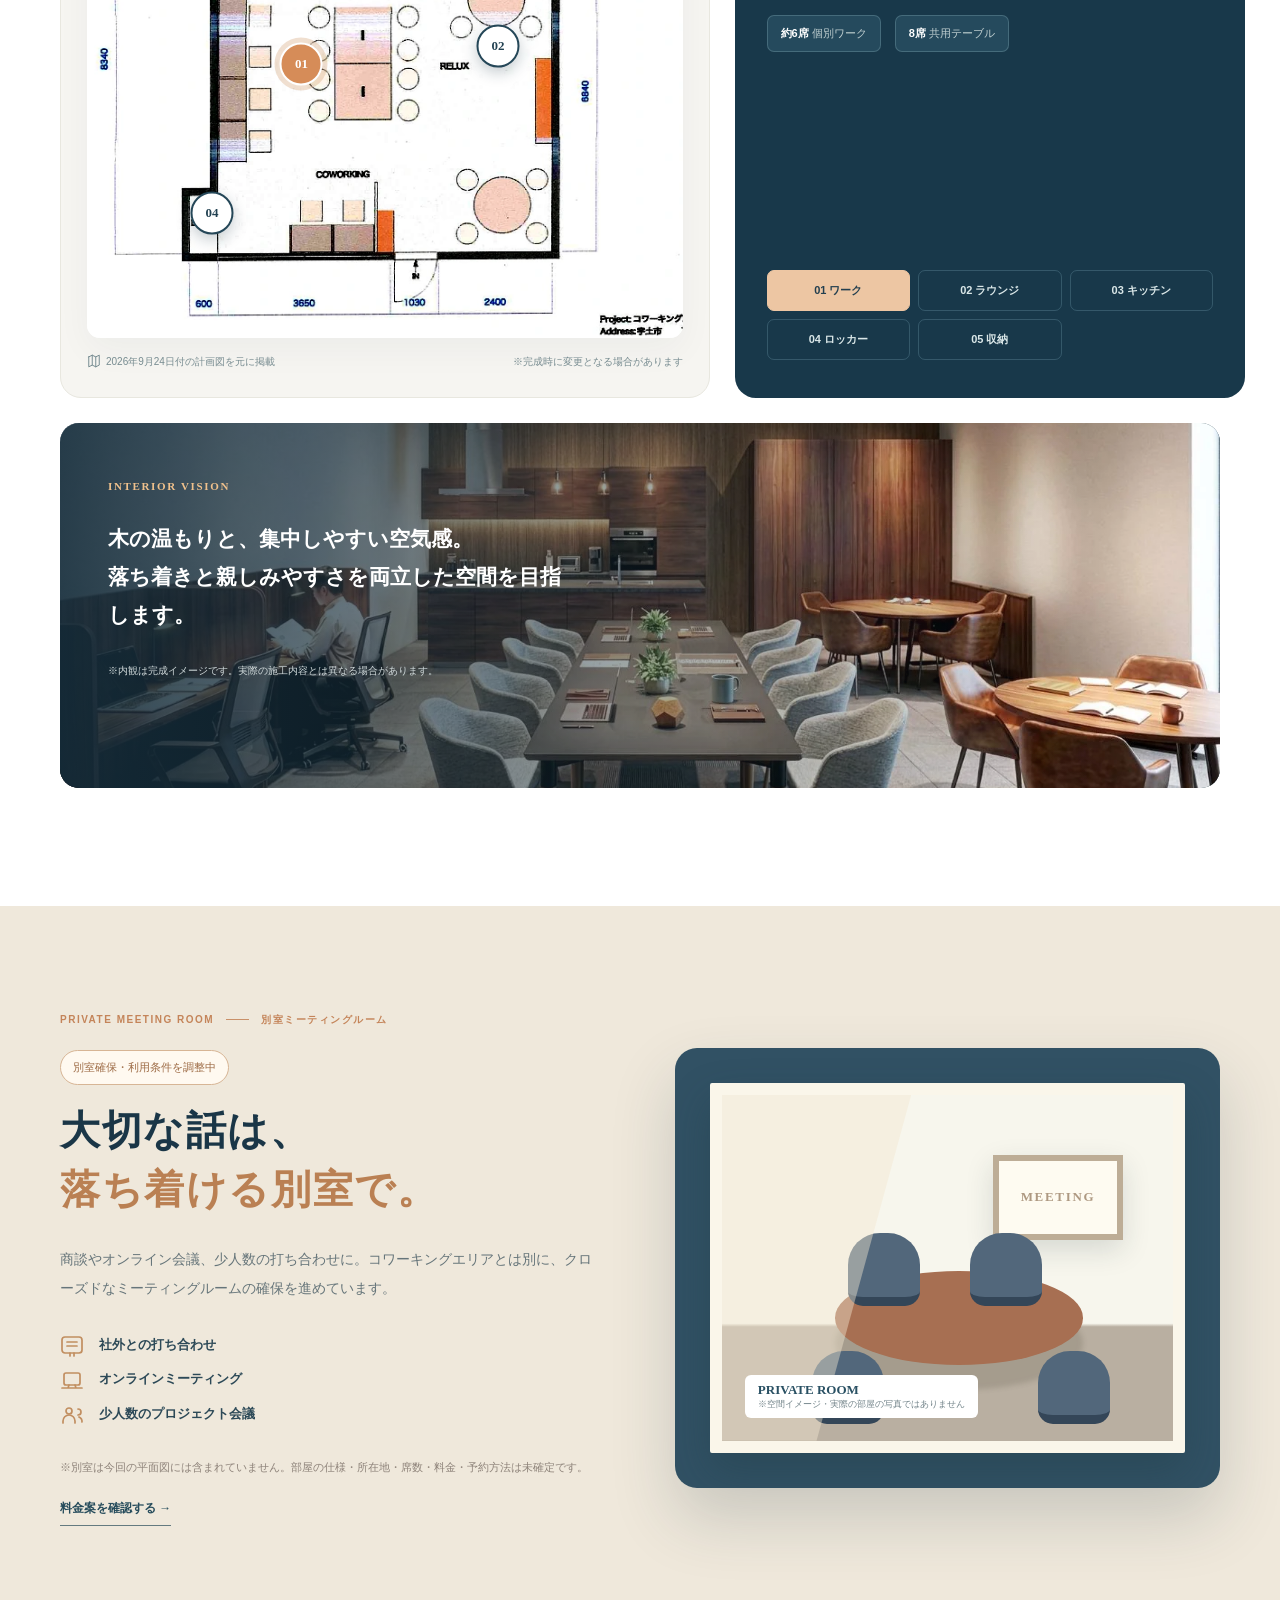
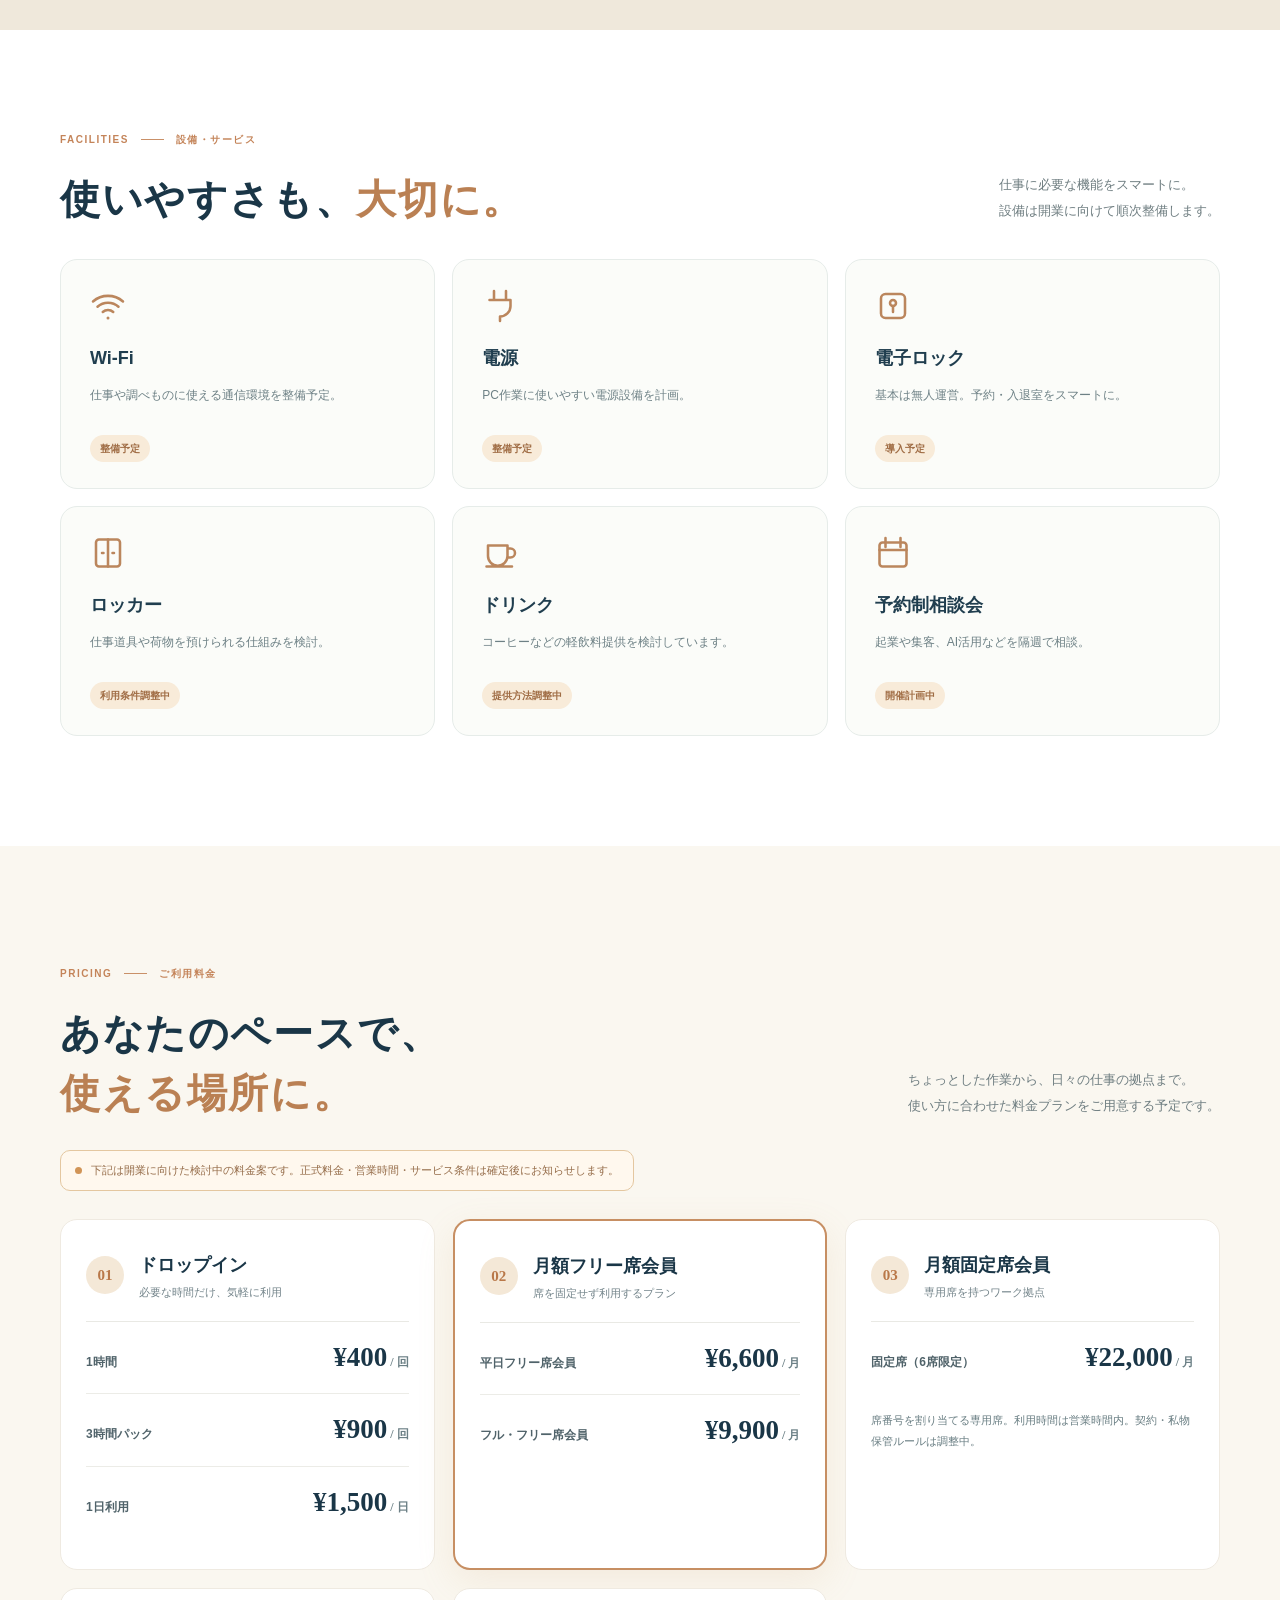
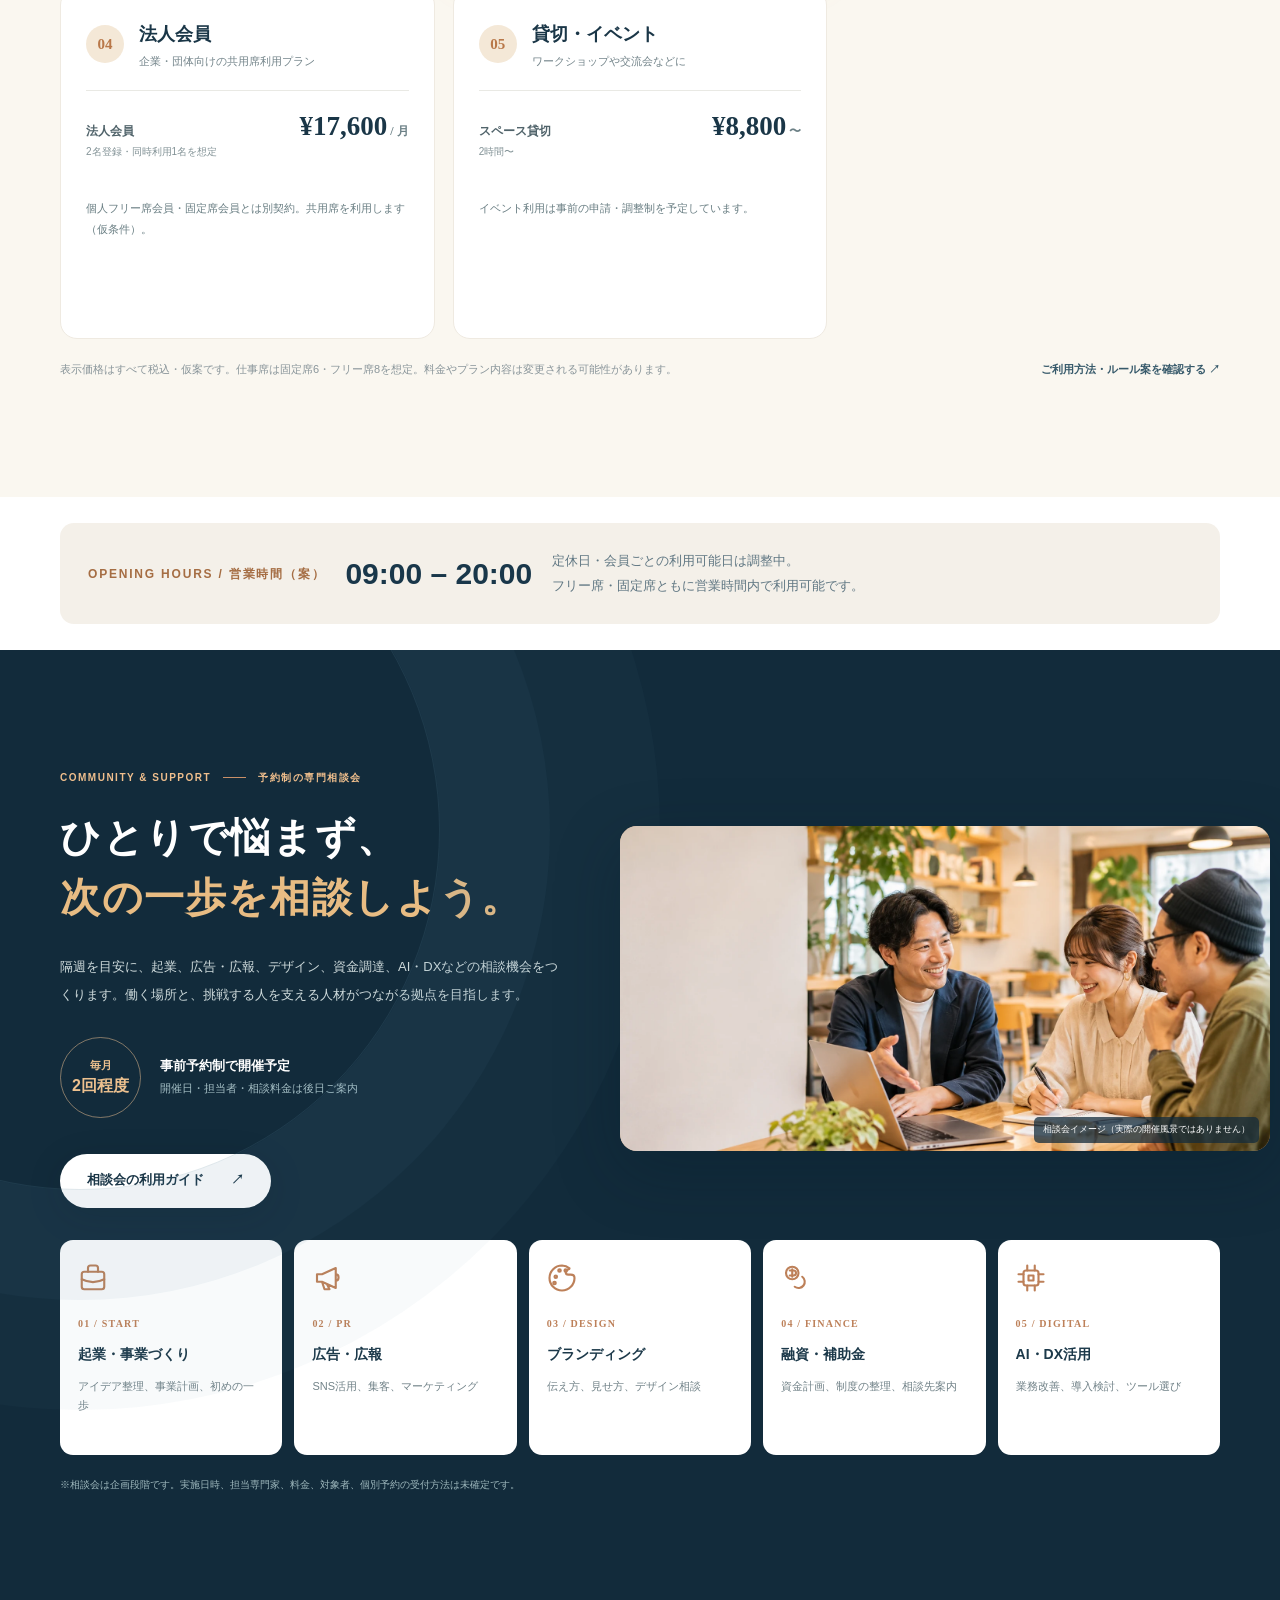
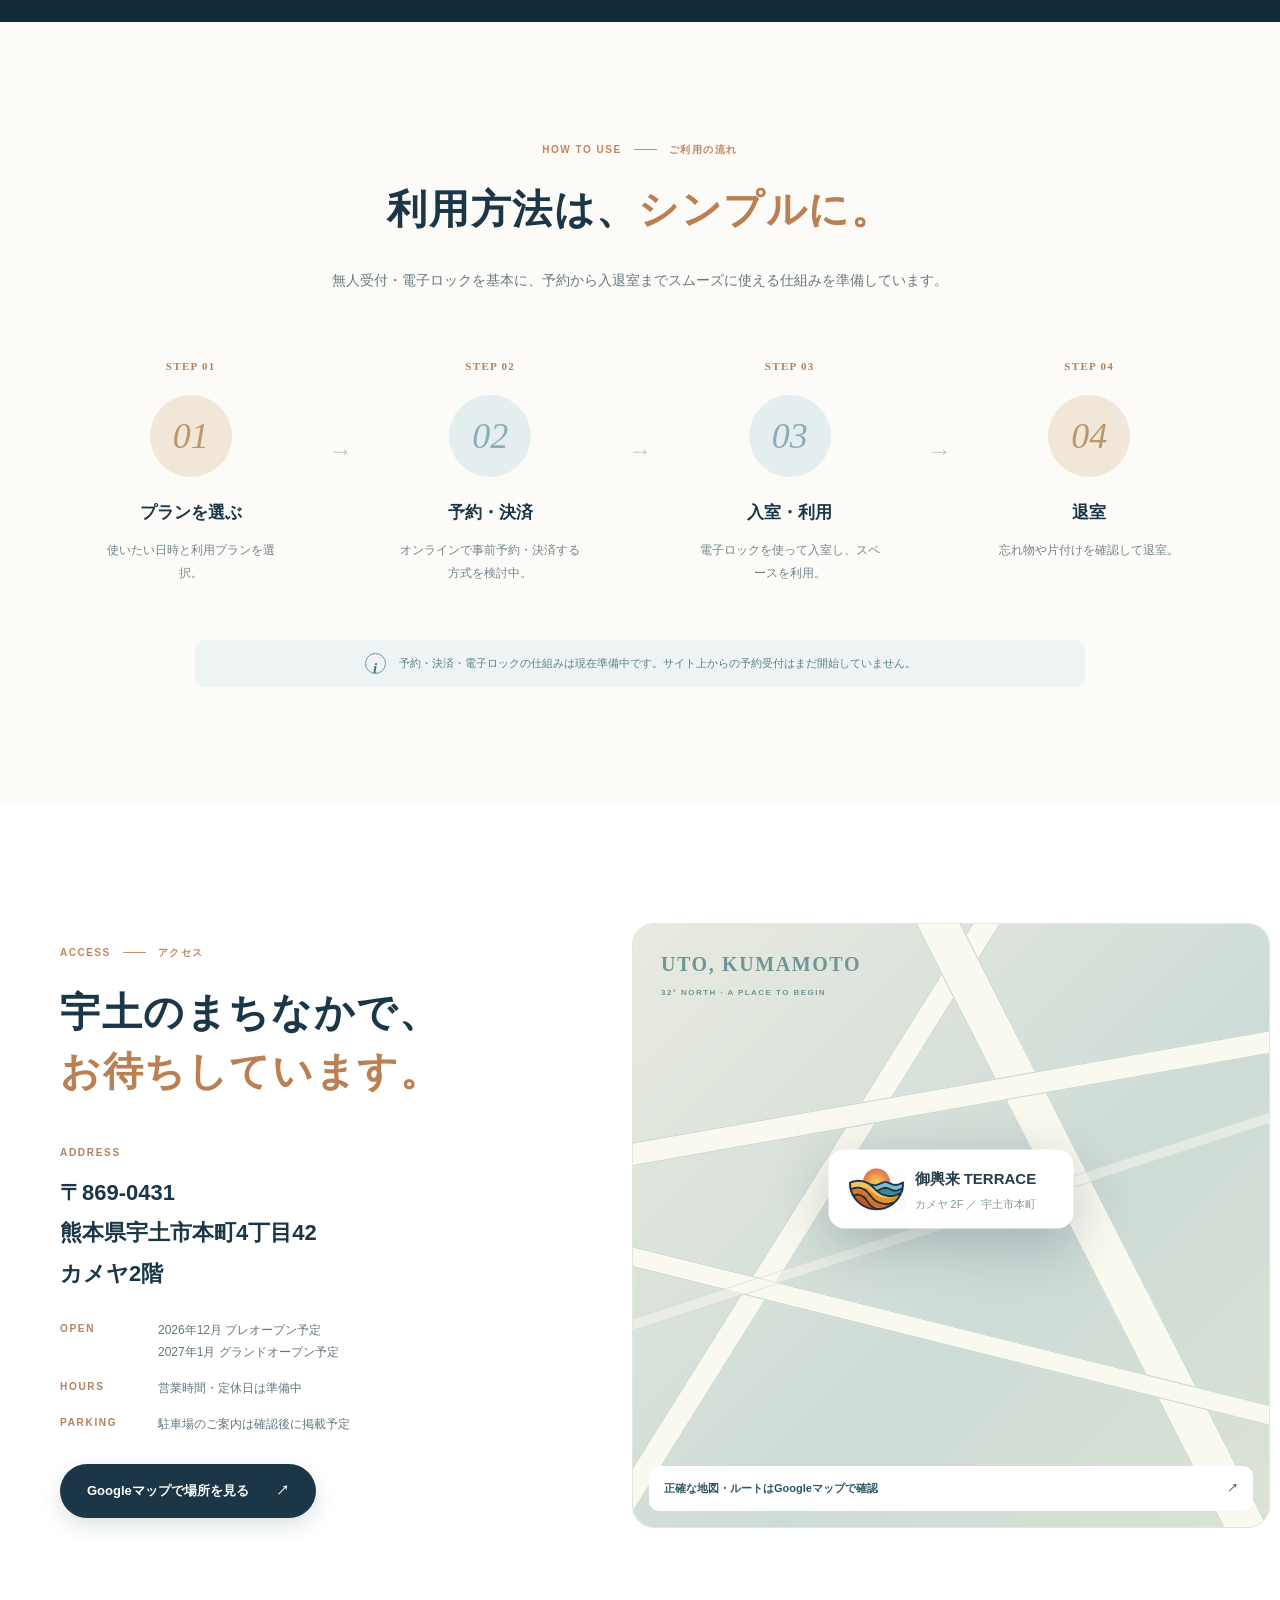
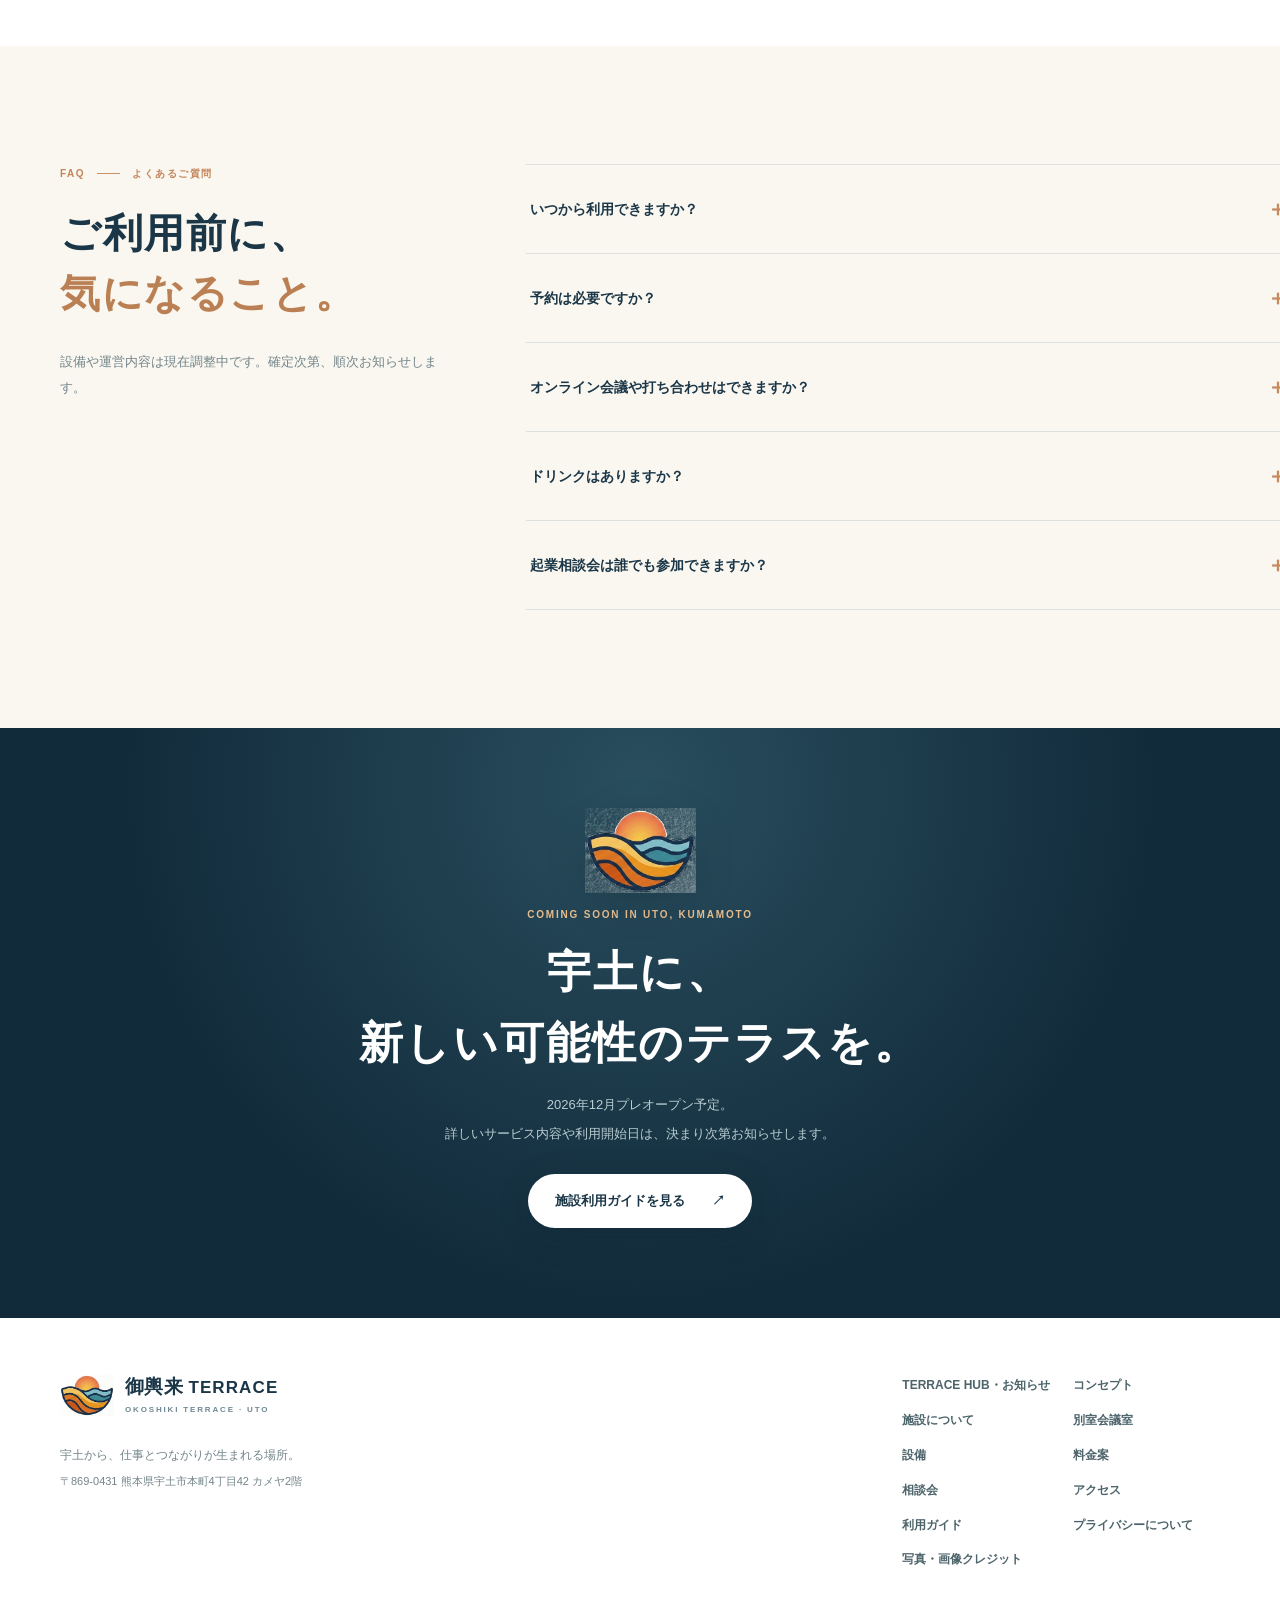
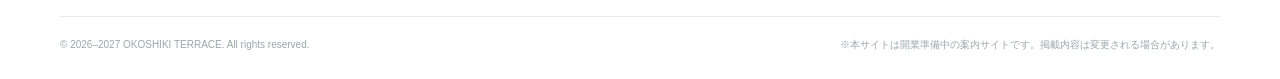
==== commit 6c7ea27d: "Restore corporate membership as its own plan; keep fixed desks as additional separate plan" ====
--- a/index.html
+++ b/index.html
@@ -101,8 +101,8 @@
 <div class="notice-pill"><span class="notice-dot"></span>下記は開業に向けた検討中の料金案です。正式料金・営業時間・サービス条件は確定後にお知らせします。</div>
 <div class="pricing-groups">
 <div class="pricing-group"><div class="group-title"><span class="group-icon">01</span><div><h3>ドロップイン</h3><p>必要な時間だけ、気軽に利用</p></div></div><div class="price-list"><div><span>1時間</span><strong>¥400<small> / 回</small></strong></div><div><span>3時間パック</span><strong>¥900<small> / 回</small></strong></div><div><span>1日利用</span><strong>¥1,500<small> / 日</small></strong></div></div></div>
-<div class="pricing-group featured"><div class="group-title"><span class="group-icon">02</span><div><h3>月額フリー席会員</h3><p>席を固定せず利用するプラン</p></div></div><div class="price-list"><div><span>平日フリー席会員</span><strong>¥6,600<small> / 月</small></strong></div><div><span>フル・フリー席会員</span><strong>¥9,900<small> / 月</small></strong></div><div><span>法人メンバー <small>2名登録・同時1名を想定</small></span><strong>¥17,600<small> / 月</small></strong></div></div></div>
-<div class="pricing-group"><div class="group-title"><span class="group-icon">03</span><div><h3>月額固定席会員</h3><p>専用席を持つワーク拠点</p></div></div><div class="price-list single"><div><span>固定席（6席限定）</span><strong>¥22,000<small> / 月</small></strong></div></div><p class="price-detail">席番号を割り当てる専用席。利用時間は営業時間内。契約・私物保管ルールは調整中。</p></div><div class="pricing-group"><div class="group-title"><span class="group-icon">04</span><div><h3>貸切・イベント</h3><p>ワークショップや交流会などに</p></div></div><div class="price-list single"><div><span>スペース貸切 <small>2時間〜</small></span><strong>¥8,800<small> 〜</small></strong></div></div><p class="price-detail">イベント利用は事前の申請・調整制を予定しています。</p></div>
+<div class="pricing-group featured"><div class="group-title"><span class="group-icon">02</span><div><h3>月額フリー席会員</h3><p>席を固定せず利用するプラン</p></div></div><div class="price-list"><div><span>平日フリー席会員</span><strong>¥6,600<small> / 月</small></strong></div><div><span>フル・フリー席会員</span><strong>¥9,900<small> / 月</small></strong></div></div></div>
+<div class="pricing-group"><div class="group-title"><span class="group-icon">03</span><div><h3>月額固定席会員</h3><p>専用席を持つワーク拠点</p></div></div><div class="price-list single"><div><span>固定席（6席限定）</span><strong>¥22,000<small> / 月</small></strong></div></div><p class="price-detail">席番号を割り当てる専用席。利用時間は営業時間内。契約・私物保管ルールは調整中。</p></div><div class="pricing-group"><div class="group-title"><span class="group-icon">04</span><div><h3>法人会員</h3><p>企業・団体向けの共用席利用プラン</p></div></div><div class="price-list single"><div><span>法人会員 <small>2名登録・同時利用1名を想定</small></span><strong>¥17,600<small> / 月</small></strong></div></div><p class="price-detail">個人フリー席会員・固定席会員とは別契約。共用席を利用します（仮条件）。</p></div><div class="pricing-group"><div class="group-title"><span class="group-icon">05</span><div><h3>貸切・イベント</h3><p>ワークショップや交流会などに</p></div></div><div class="price-list single"><div><span>スペース貸切 <small>2時間〜</small></span><strong>¥8,800<small> 〜</small></strong></div></div><p class="price-detail">イベント利用は事前の申請・調整制を予定しています。</p></div>
 </div>
 <div class="pricing-foot"><span>表示価格はすべて税込・仮案です。仕事席は固定席6・フリー席8を想定。料金やプラン内容は変更される可能性があります。</span><a class="link-with-arrow" href="guide.html">ご利用方法・ルール案を確認する <span aria-hidden="true">↗</span></a></div>
 </div>
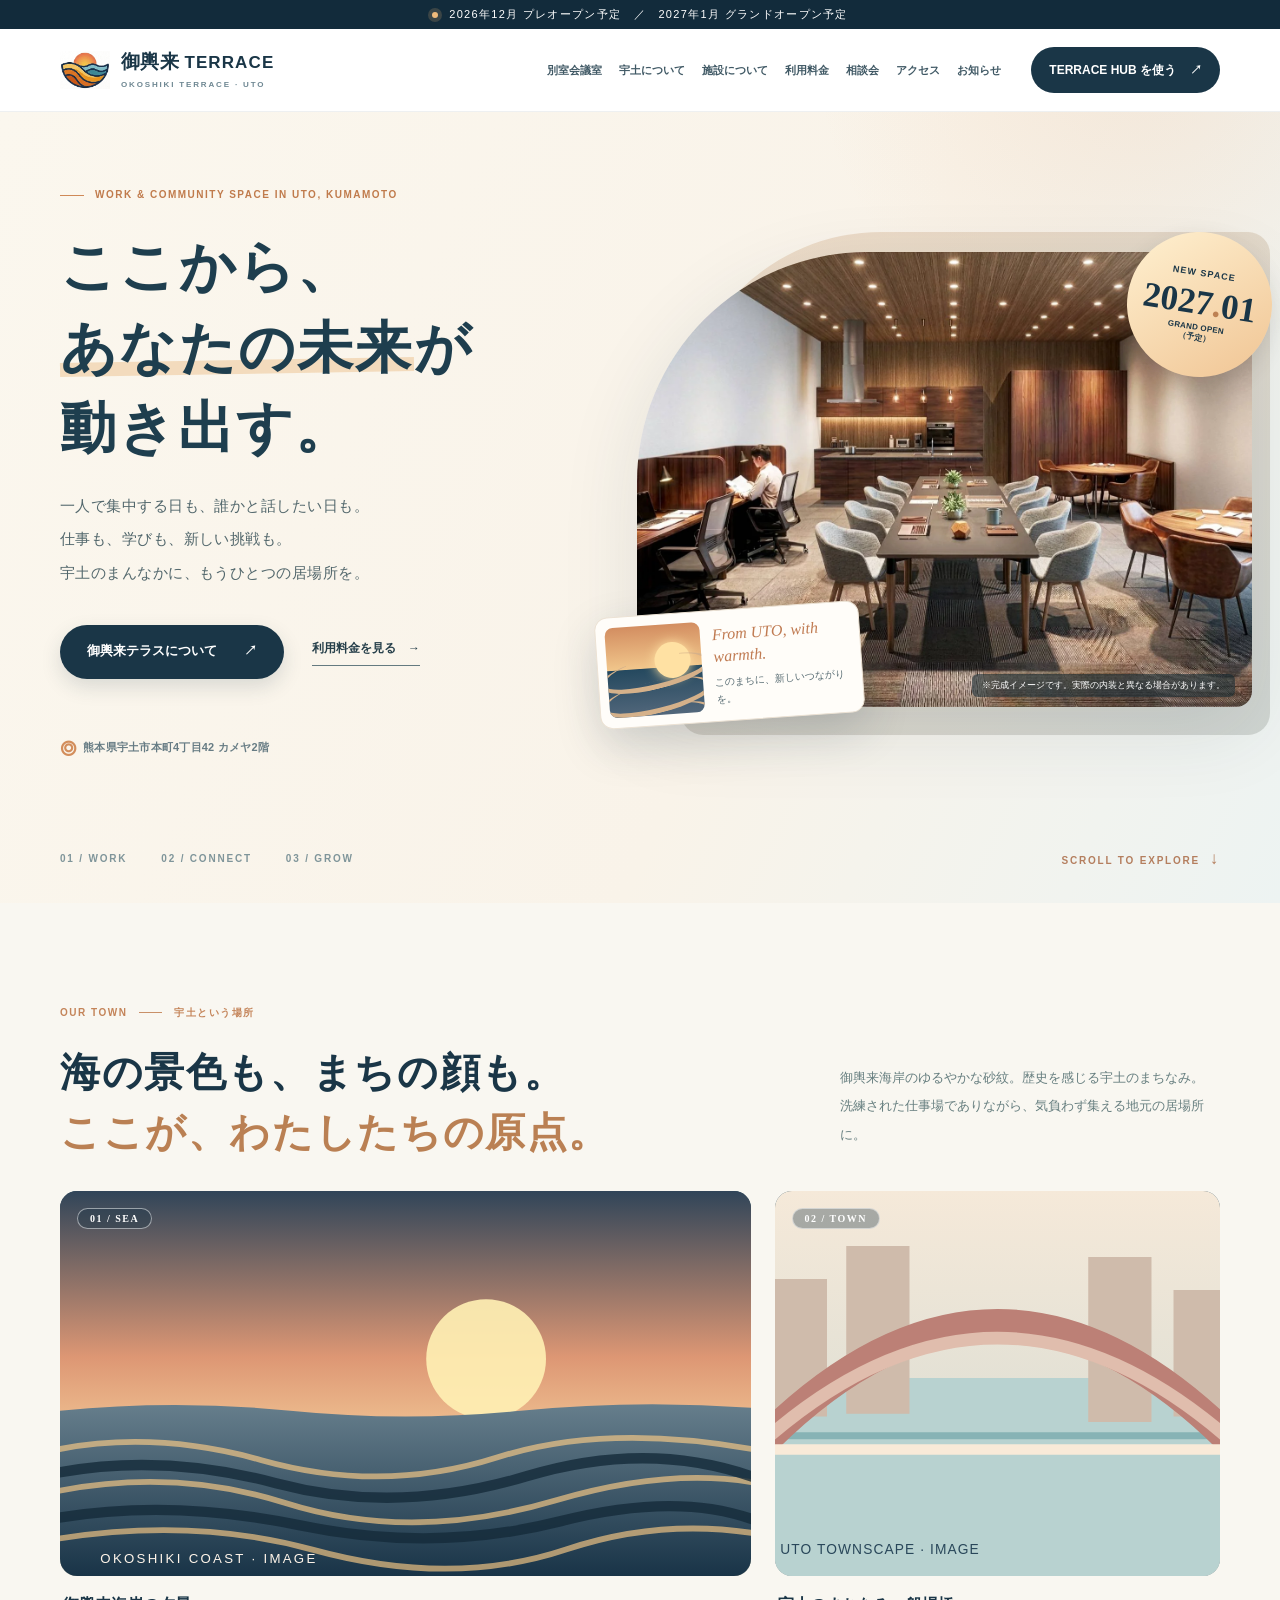
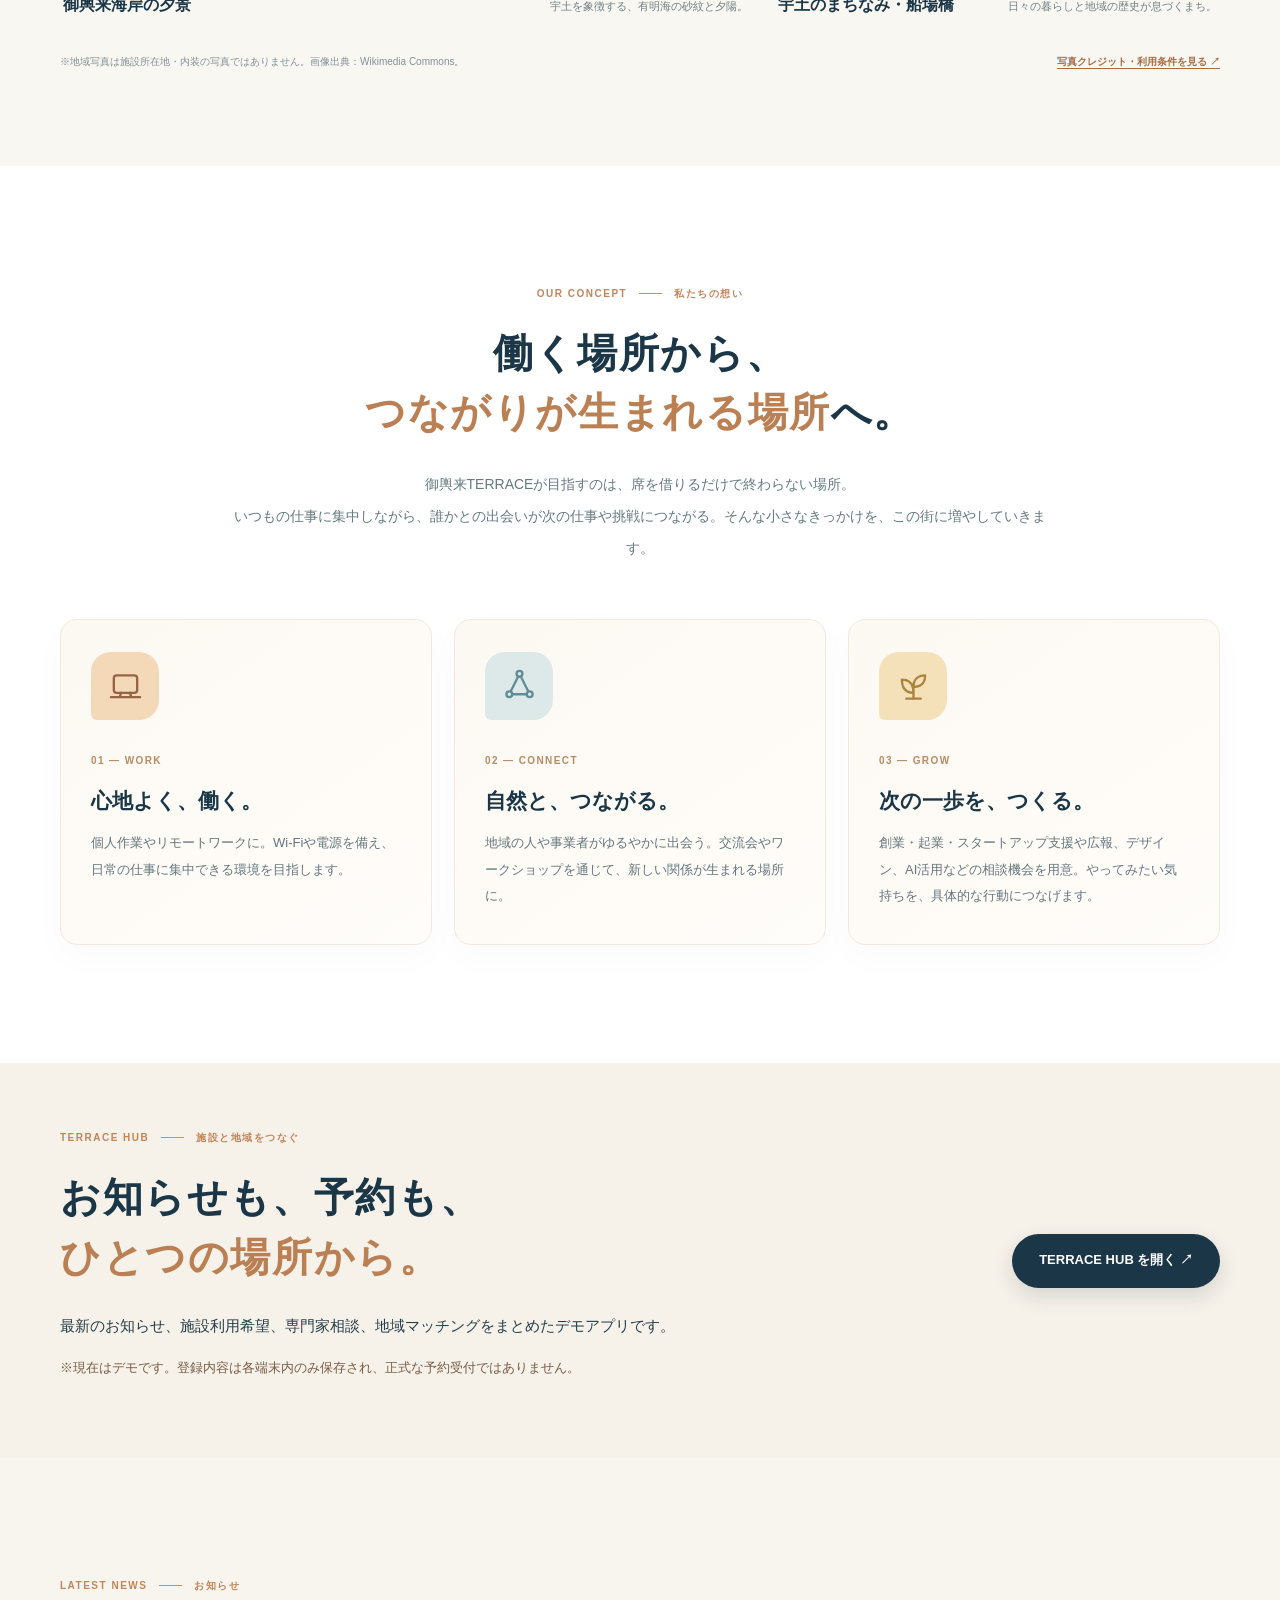
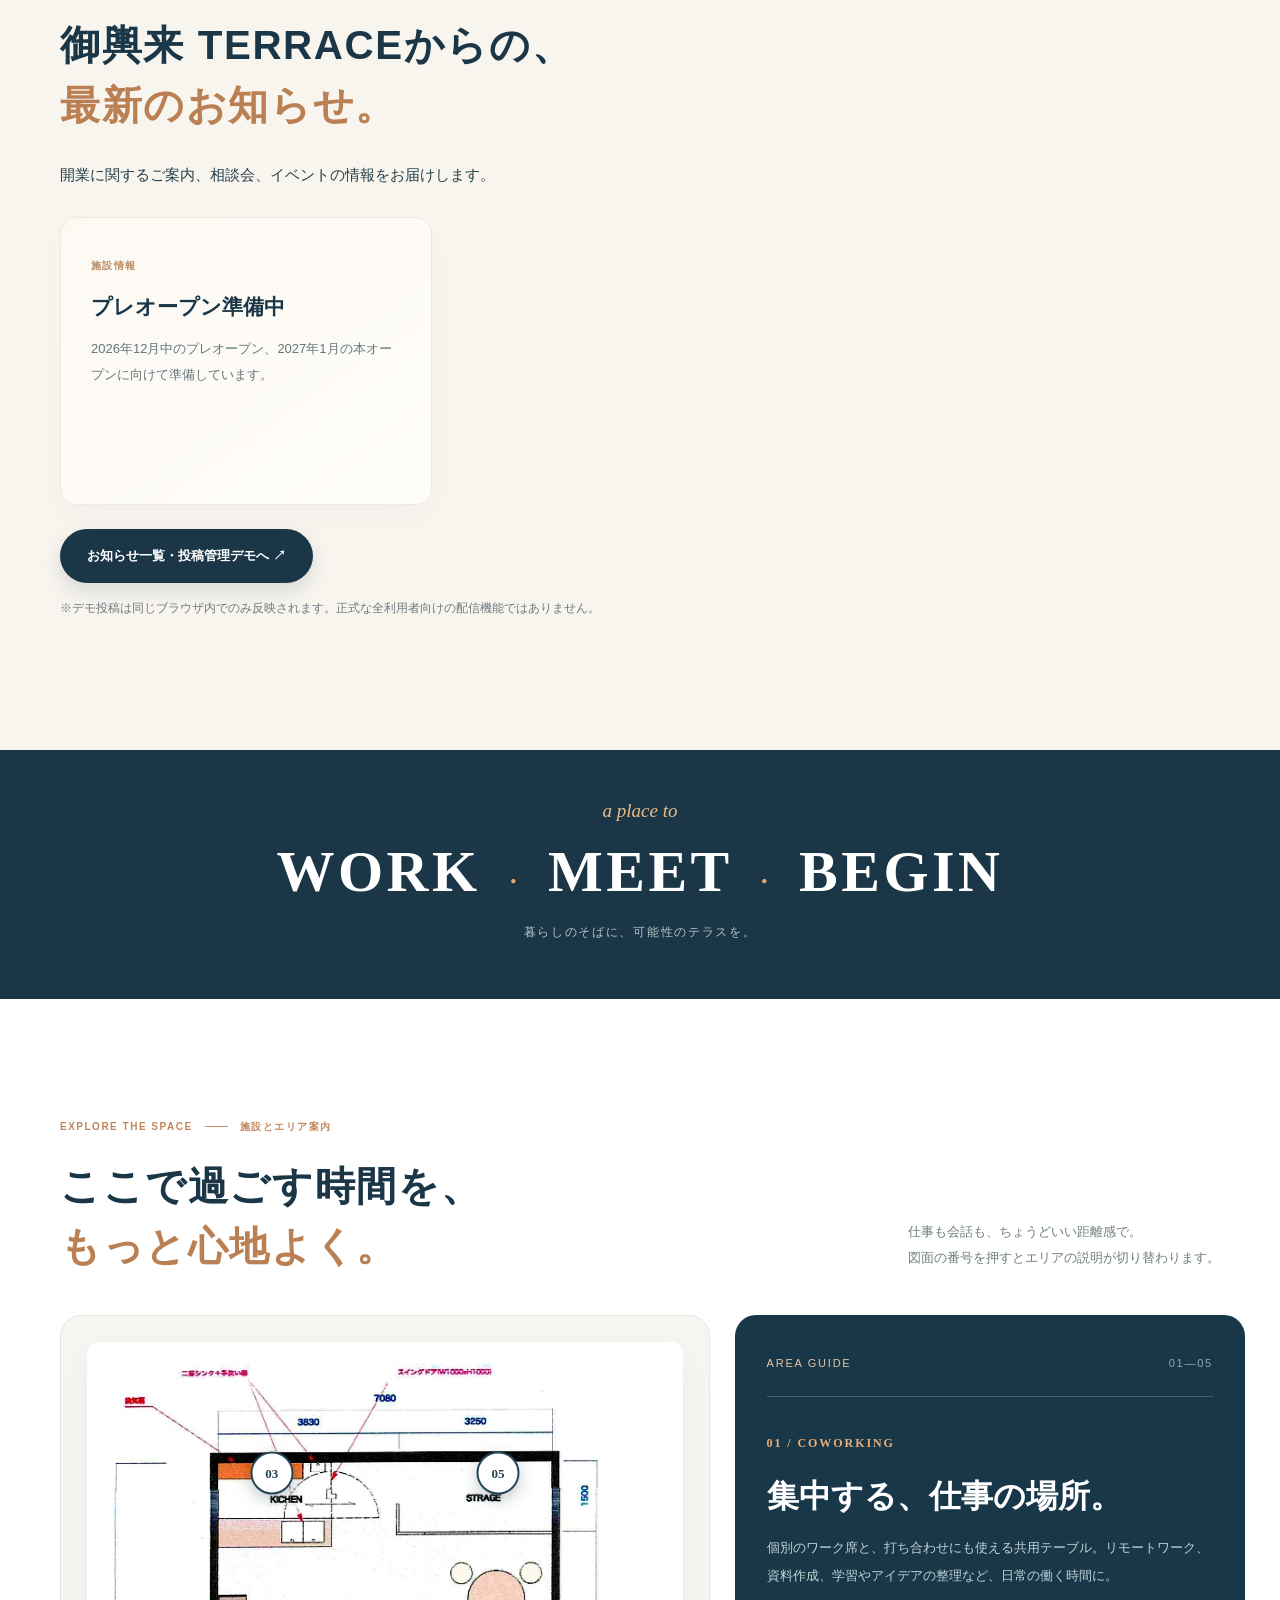
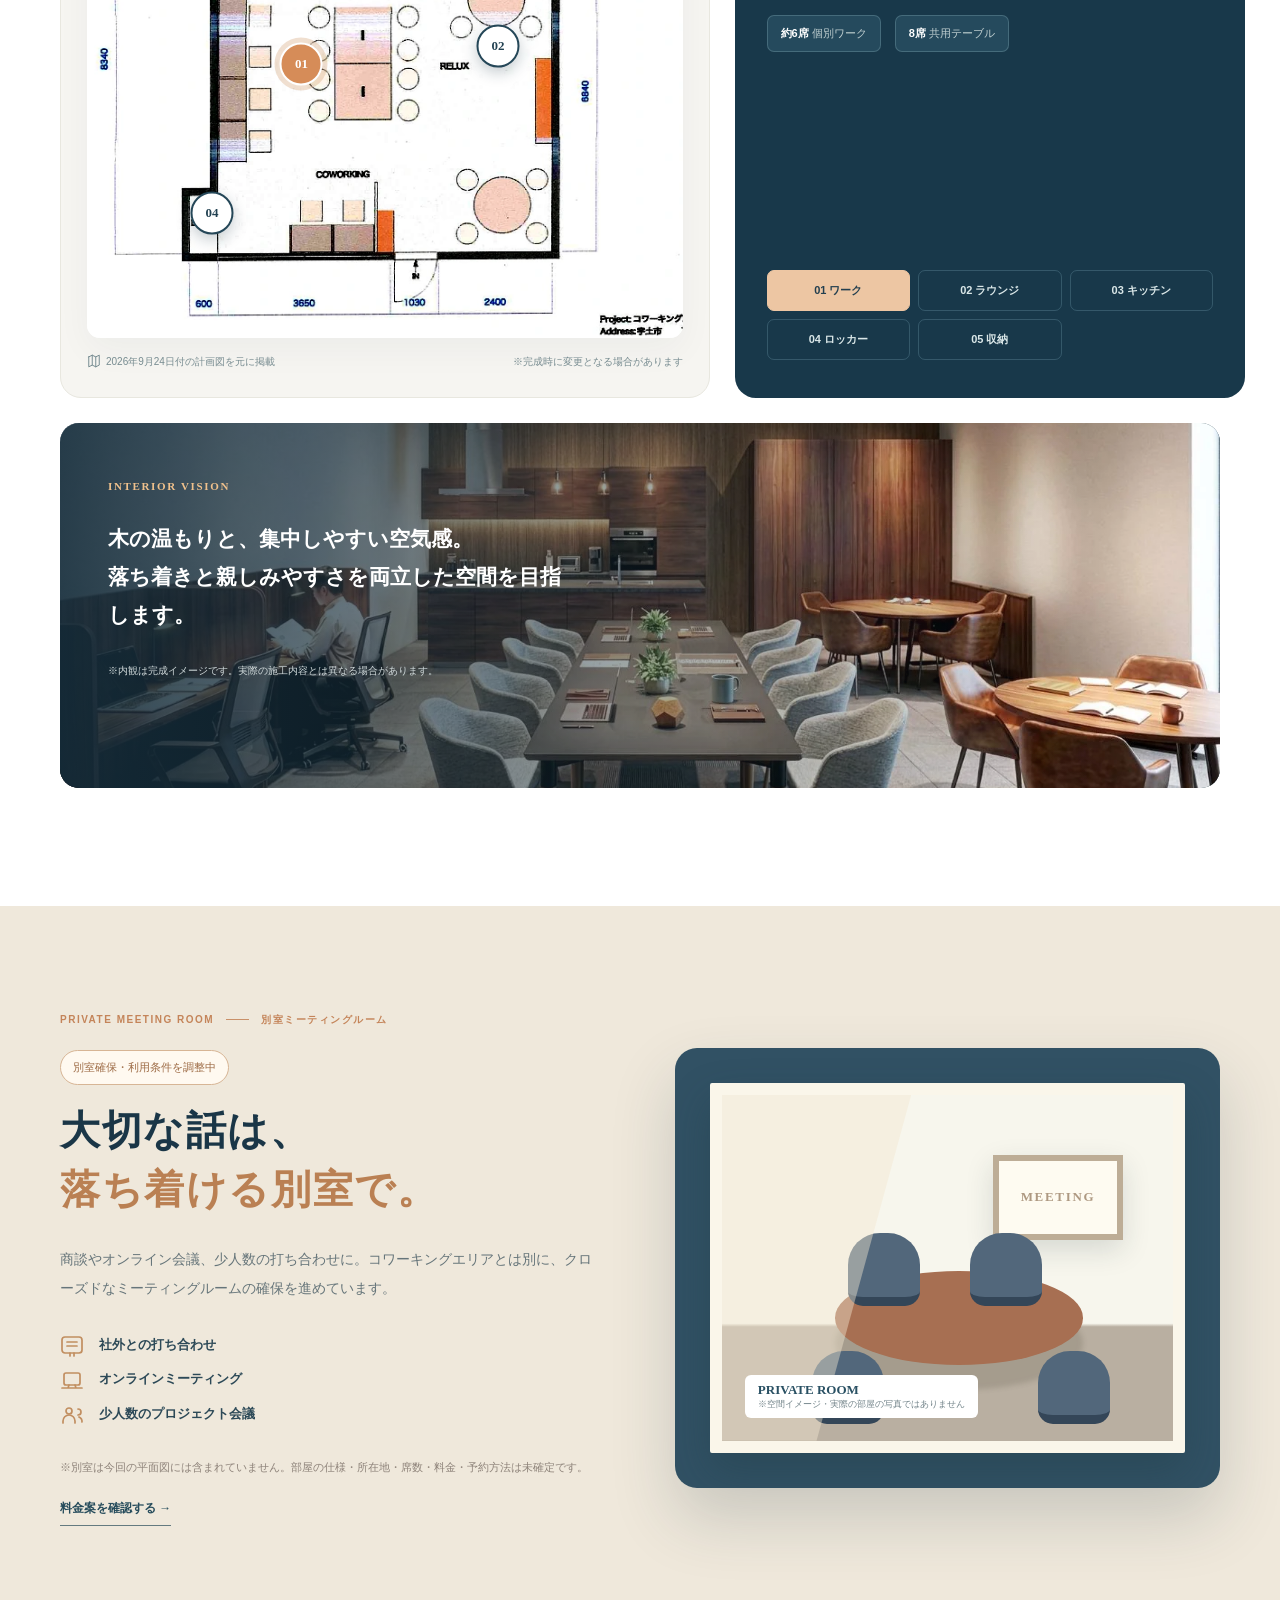
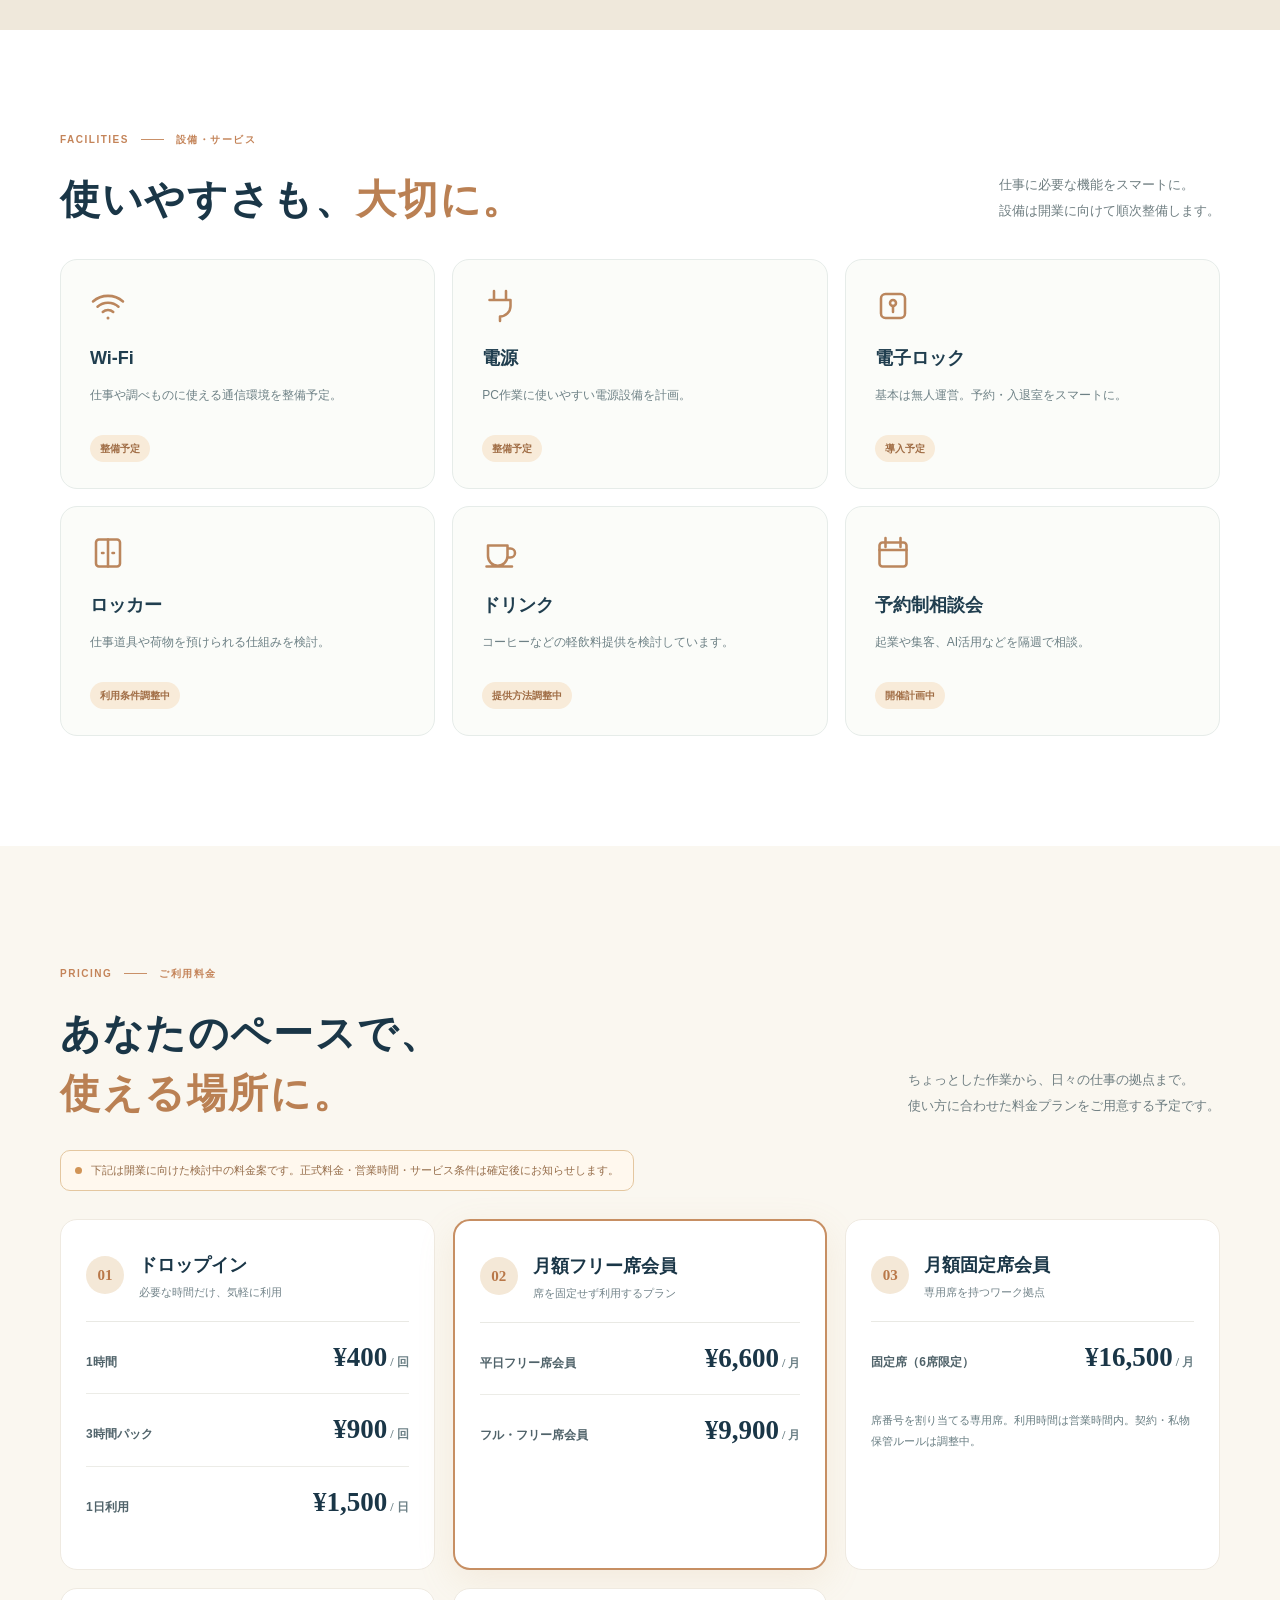
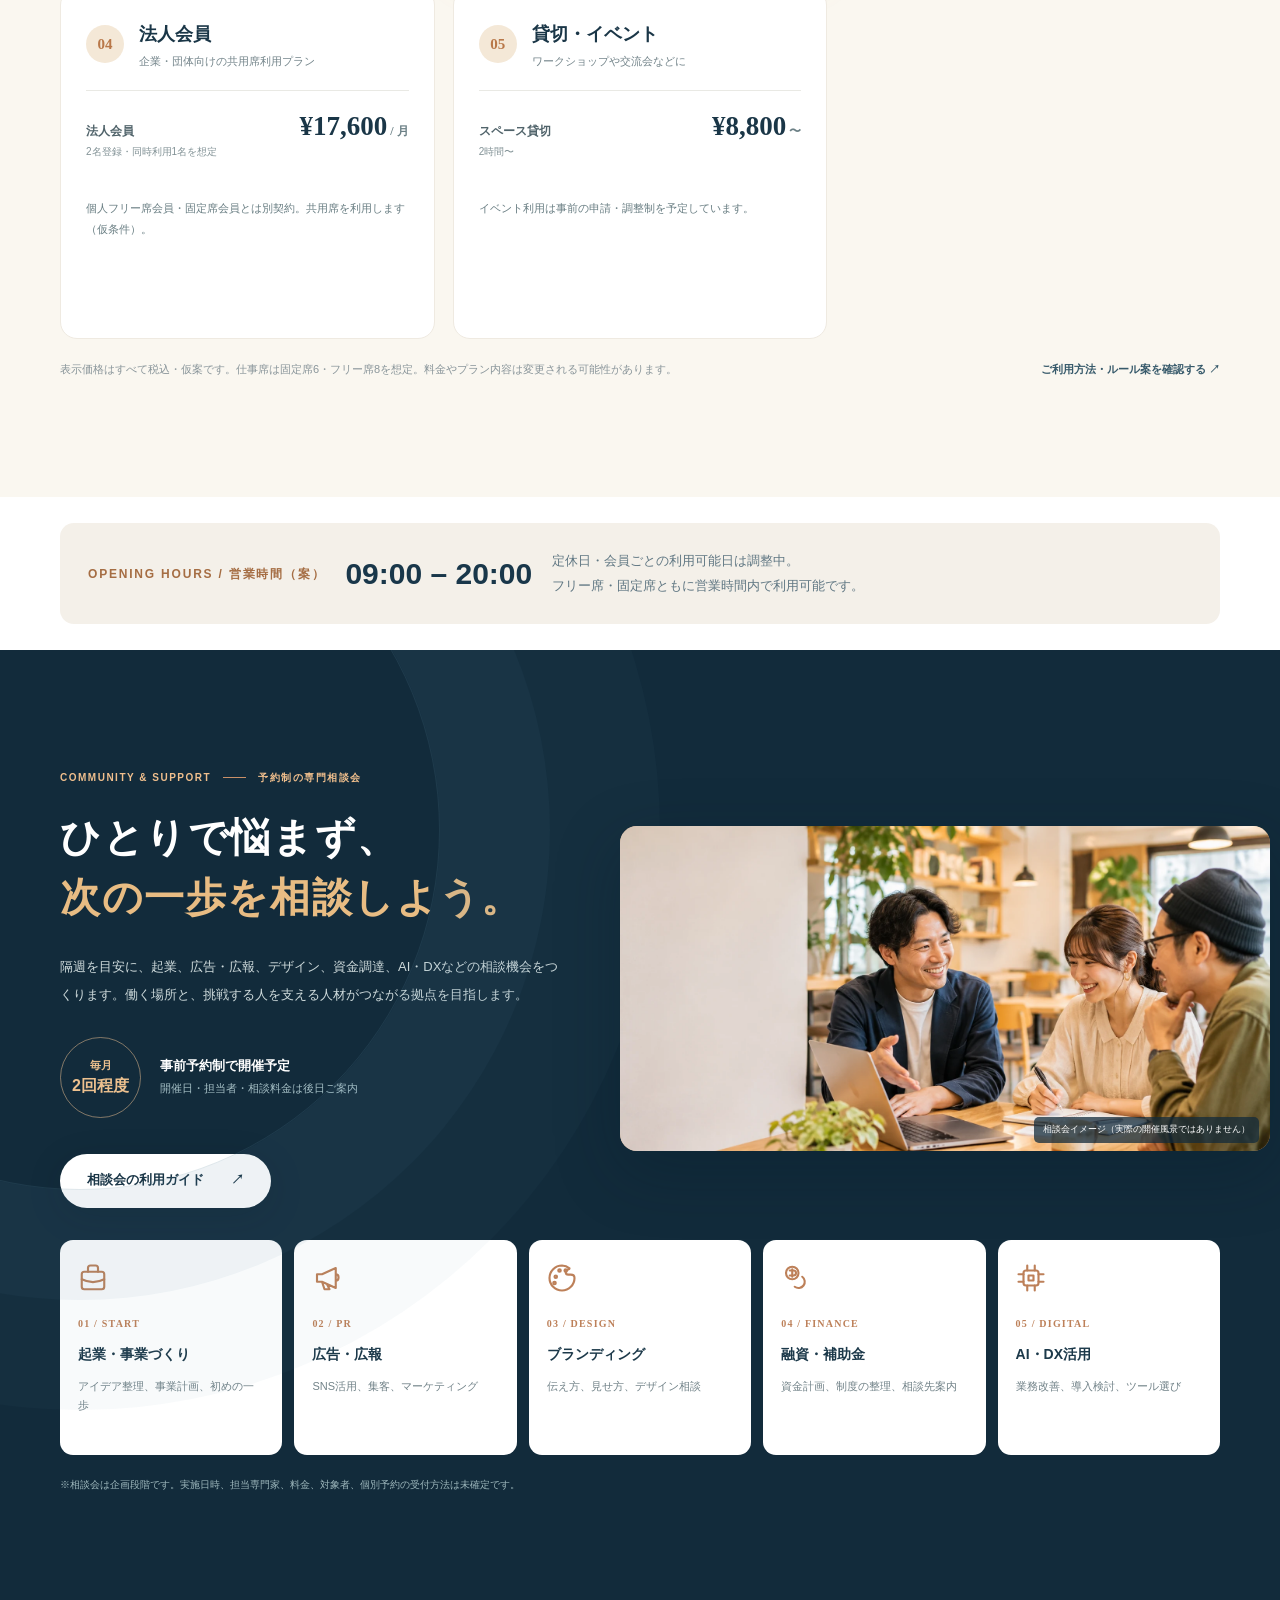
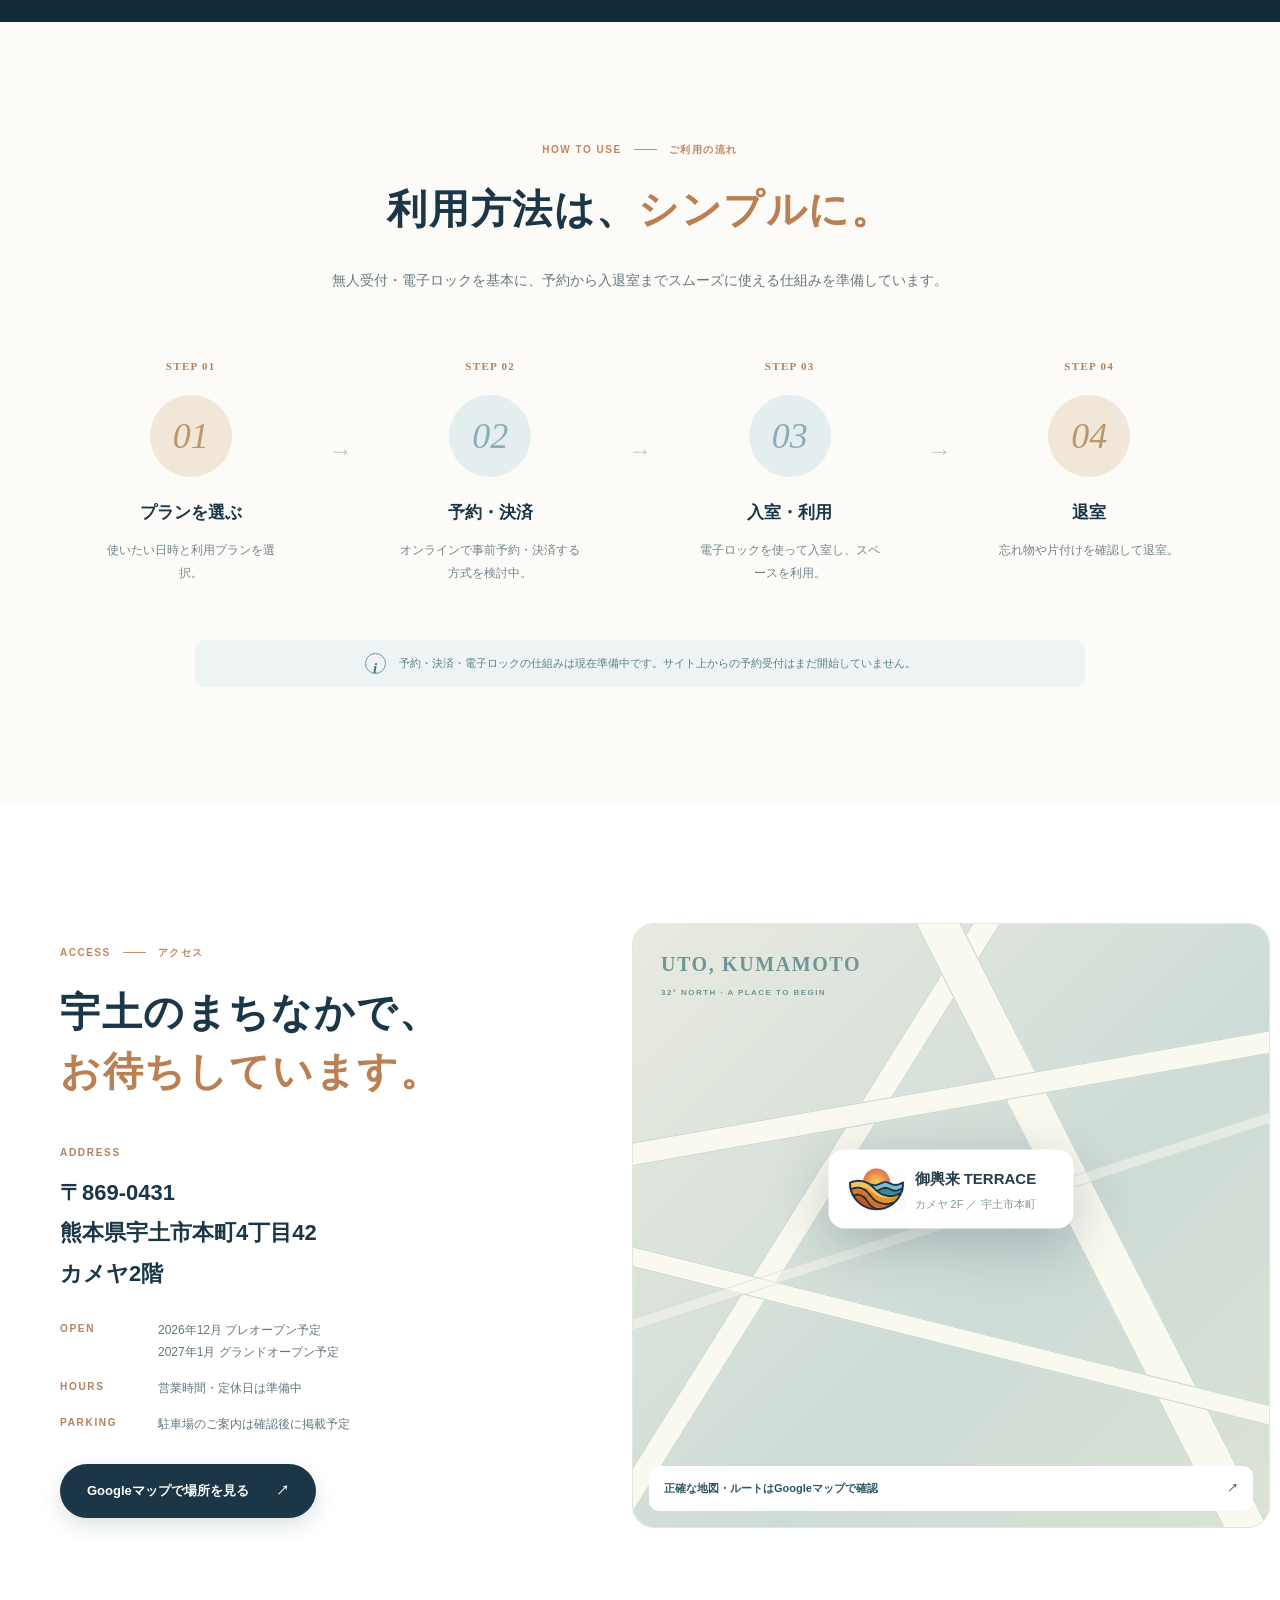
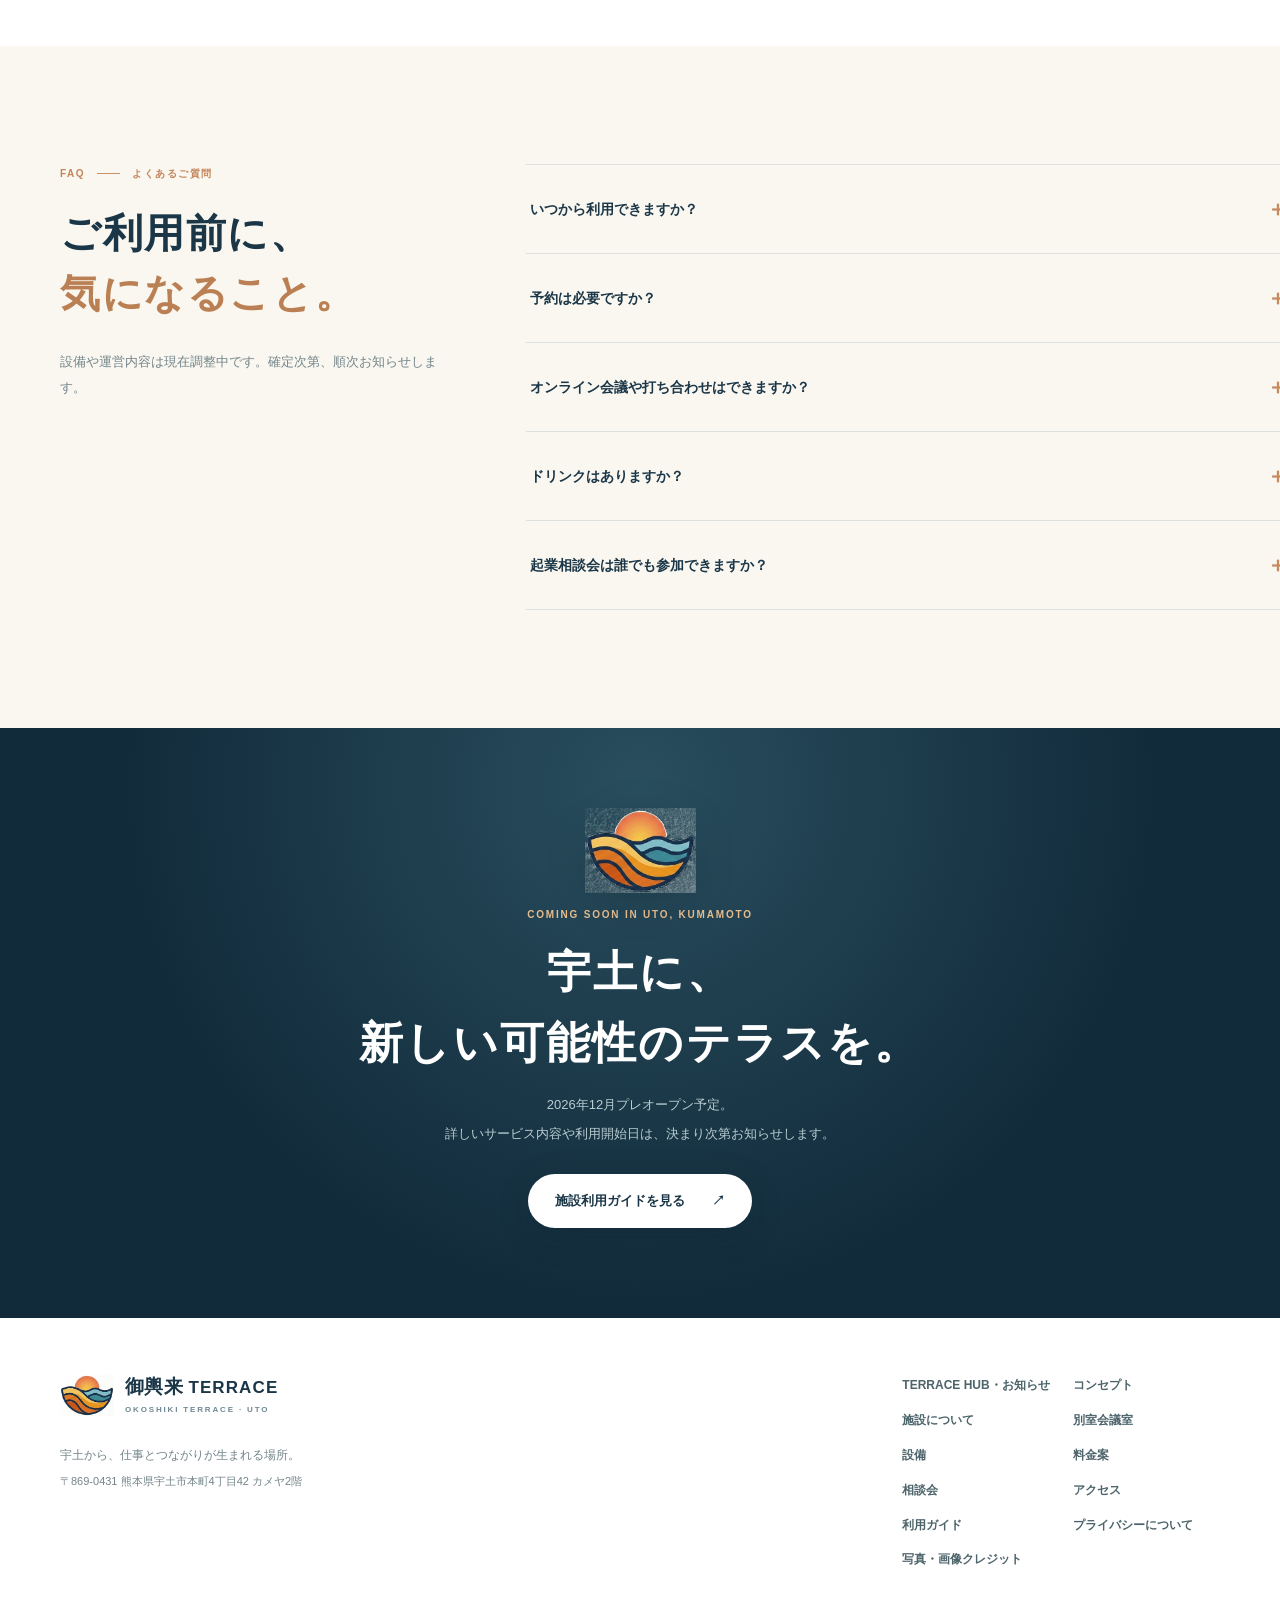
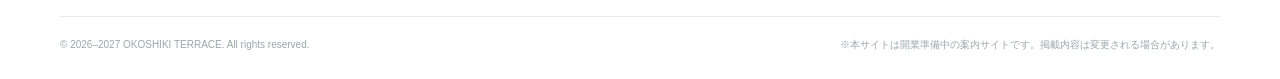
==== commit 5265a160: "Set fixed desk monthly fee to JPY 16,500 incl tax; preserve all other membership plans" ====
--- a/index.html
+++ b/index.html
@@ -102,7 +102,7 @@
 <div class="pricing-groups">
 <div class="pricing-group"><div class="group-title"><span class="group-icon">01</span><div><h3>ドロップイン</h3><p>必要な時間だけ、気軽に利用</p></div></div><div class="price-list"><div><span>1時間</span><strong>¥400<small> / 回</small></strong></div><div><span>3時間パック</span><strong>¥900<small> / 回</small></strong></div><div><span>1日利用</span><strong>¥1,500<small> / 日</small></strong></div></div></div>
 <div class="pricing-group featured"><div class="group-title"><span class="group-icon">02</span><div><h3>月額フリー席会員</h3><p>席を固定せず利用するプラン</p></div></div><div class="price-list"><div><span>平日フリー席会員</span><strong>¥6,600<small> / 月</small></strong></div><div><span>フル・フリー席会員</span><strong>¥9,900<small> / 月</small></strong></div></div></div>
-<div class="pricing-group"><div class="group-title"><span class="group-icon">03</span><div><h3>月額固定席会員</h3><p>専用席を持つワーク拠点</p></div></div><div class="price-list single"><div><span>固定席（6席限定）</span><strong>¥22,000<small> / 月</small></strong></div></div><p class="price-detail">席番号を割り当てる専用席。利用時間は営業時間内。契約・私物保管ルールは調整中。</p></div><div class="pricing-group"><div class="group-title"><span class="group-icon">04</span><div><h3>法人会員</h3><p>企業・団体向けの共用席利用プラン</p></div></div><div class="price-list single"><div><span>法人会員 <small>2名登録・同時利用1名を想定</small></span><strong>¥17,600<small> / 月</small></strong></div></div><p class="price-detail">個人フリー席会員・固定席会員とは別契約。共用席を利用します（仮条件）。</p></div><div class="pricing-group"><div class="group-title"><span class="group-icon">05</span><div><h3>貸切・イベント</h3><p>ワークショップや交流会などに</p></div></div><div class="price-list single"><div><span>スペース貸切 <small>2時間〜</small></span><strong>¥8,800<small> 〜</small></strong></div></div><p class="price-detail">イベント利用は事前の申請・調整制を予定しています。</p></div>
+<div class="pricing-group"><div class="group-title"><span class="group-icon">03</span><div><h3>月額固定席会員</h3><p>専用席を持つワーク拠点</p></div></div><div class="price-list single"><div><span>固定席（6席限定）</span><strong>¥16,500<small> / 月</small></strong></div></div><p class="price-detail">席番号を割り当てる専用席。利用時間は営業時間内。契約・私物保管ルールは調整中。</p></div><div class="pricing-group"><div class="group-title"><span class="group-icon">04</span><div><h3>法人会員</h3><p>企業・団体向けの共用席利用プラン</p></div></div><div class="price-list single"><div><span>法人会員 <small>2名登録・同時利用1名を想定</small></span><strong>¥17,600<small> / 月</small></strong></div></div><p class="price-detail">個人フリー席会員・固定席会員とは別契約。共用席を利用します（仮条件）。</p></div><div class="pricing-group"><div class="group-title"><span class="group-icon">05</span><div><h3>貸切・イベント</h3><p>ワークショップや交流会などに</p></div></div><div class="price-list single"><div><span>スペース貸切 <small>2時間〜</small></span><strong>¥8,800<small> 〜</small></strong></div></div><p class="price-detail">イベント利用は事前の申請・調整制を予定しています。</p></div>
 </div>
 <div class="pricing-foot"><span>表示価格はすべて税込・仮案です。仕事席は固定席6・フリー席8を想定。料金やプラン内容は変更される可能性があります。</span><a class="link-with-arrow" href="guide.html">ご利用方法・ルール案を確認する <span aria-hidden="true">↗</span></a></div>
 </div>
